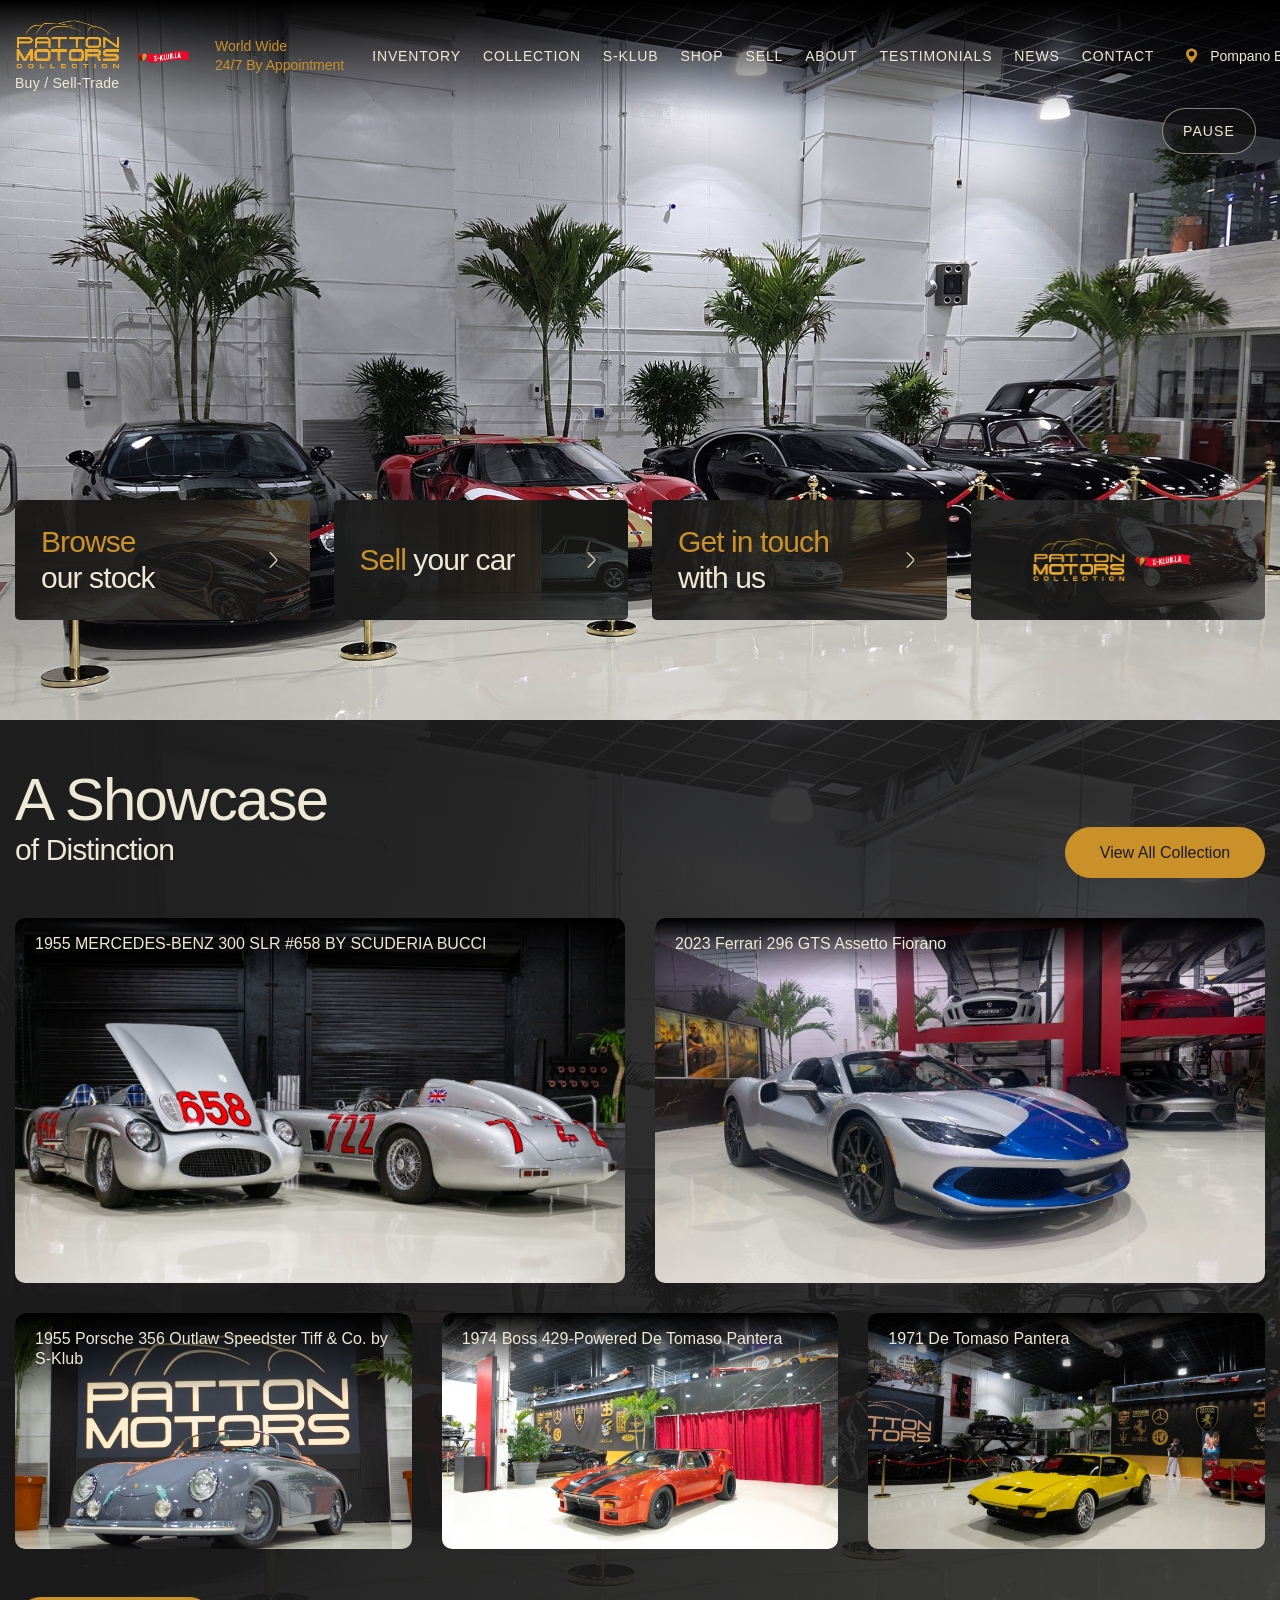
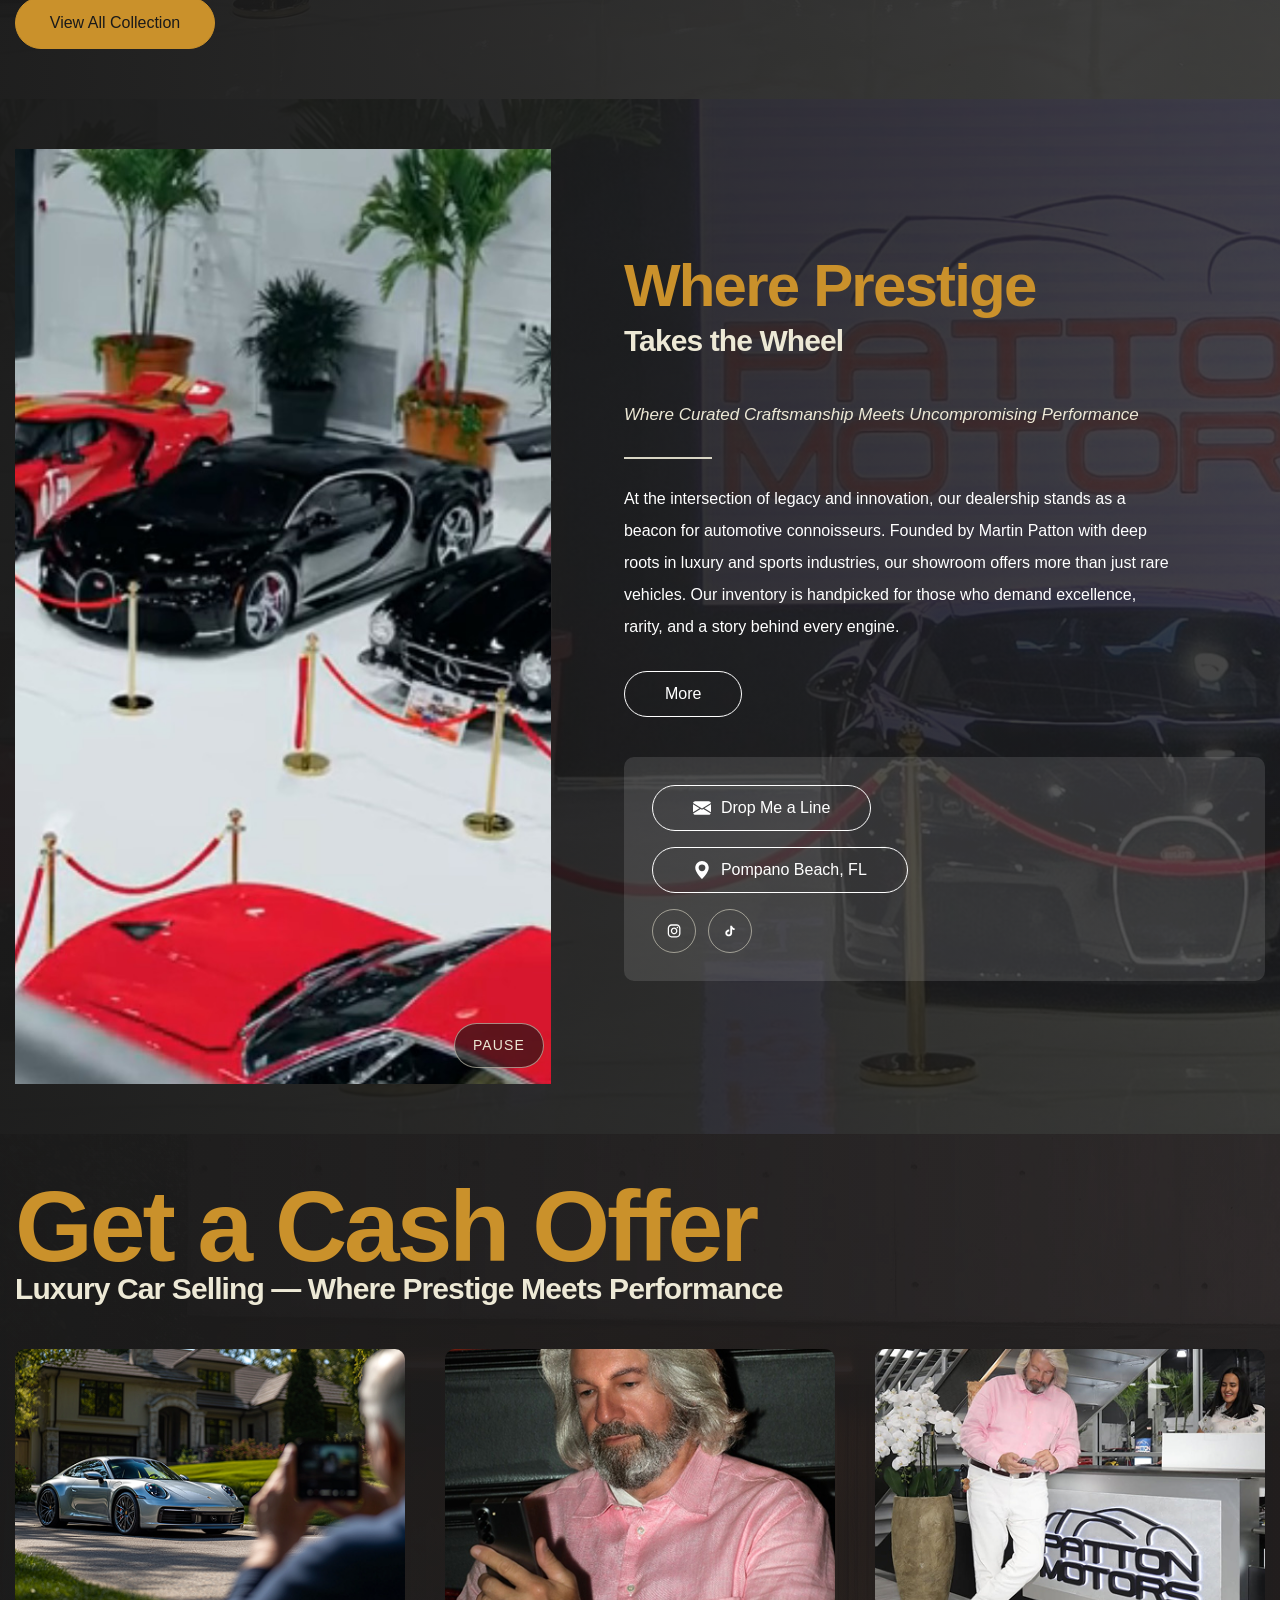
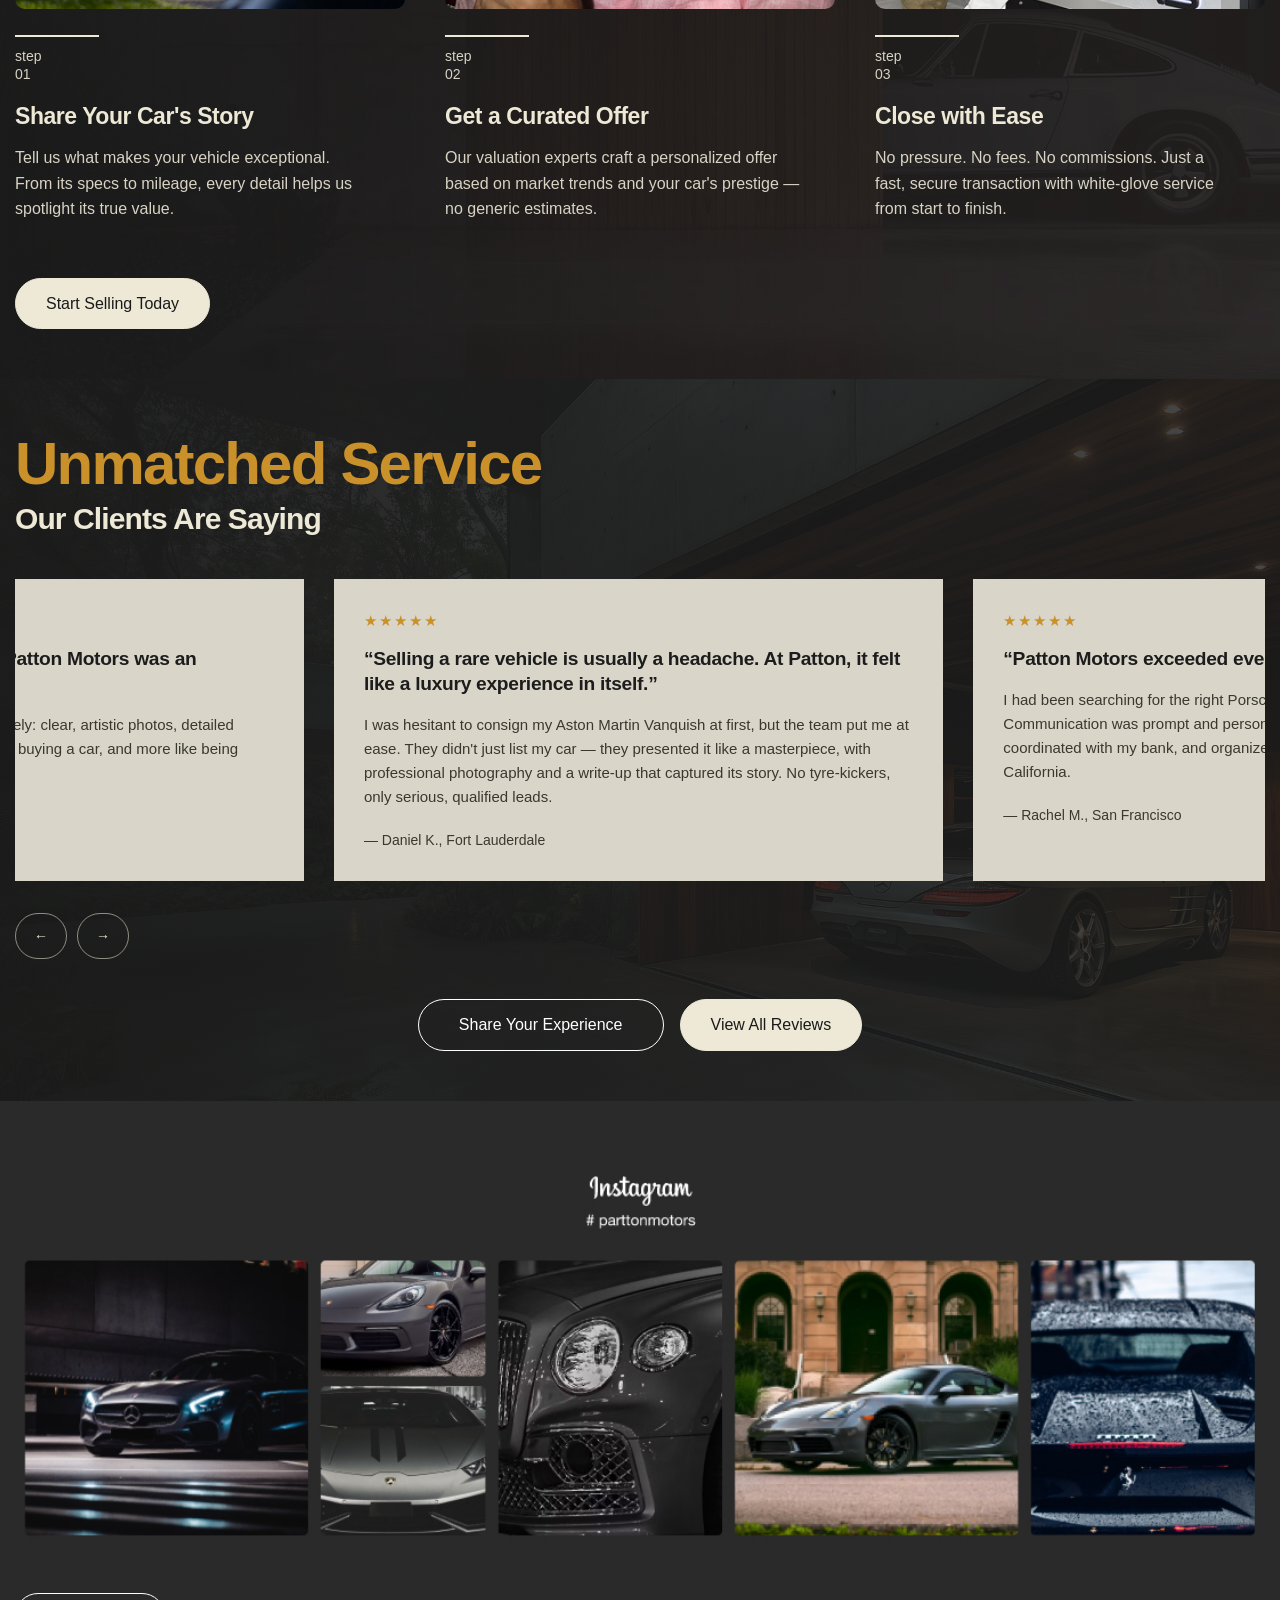
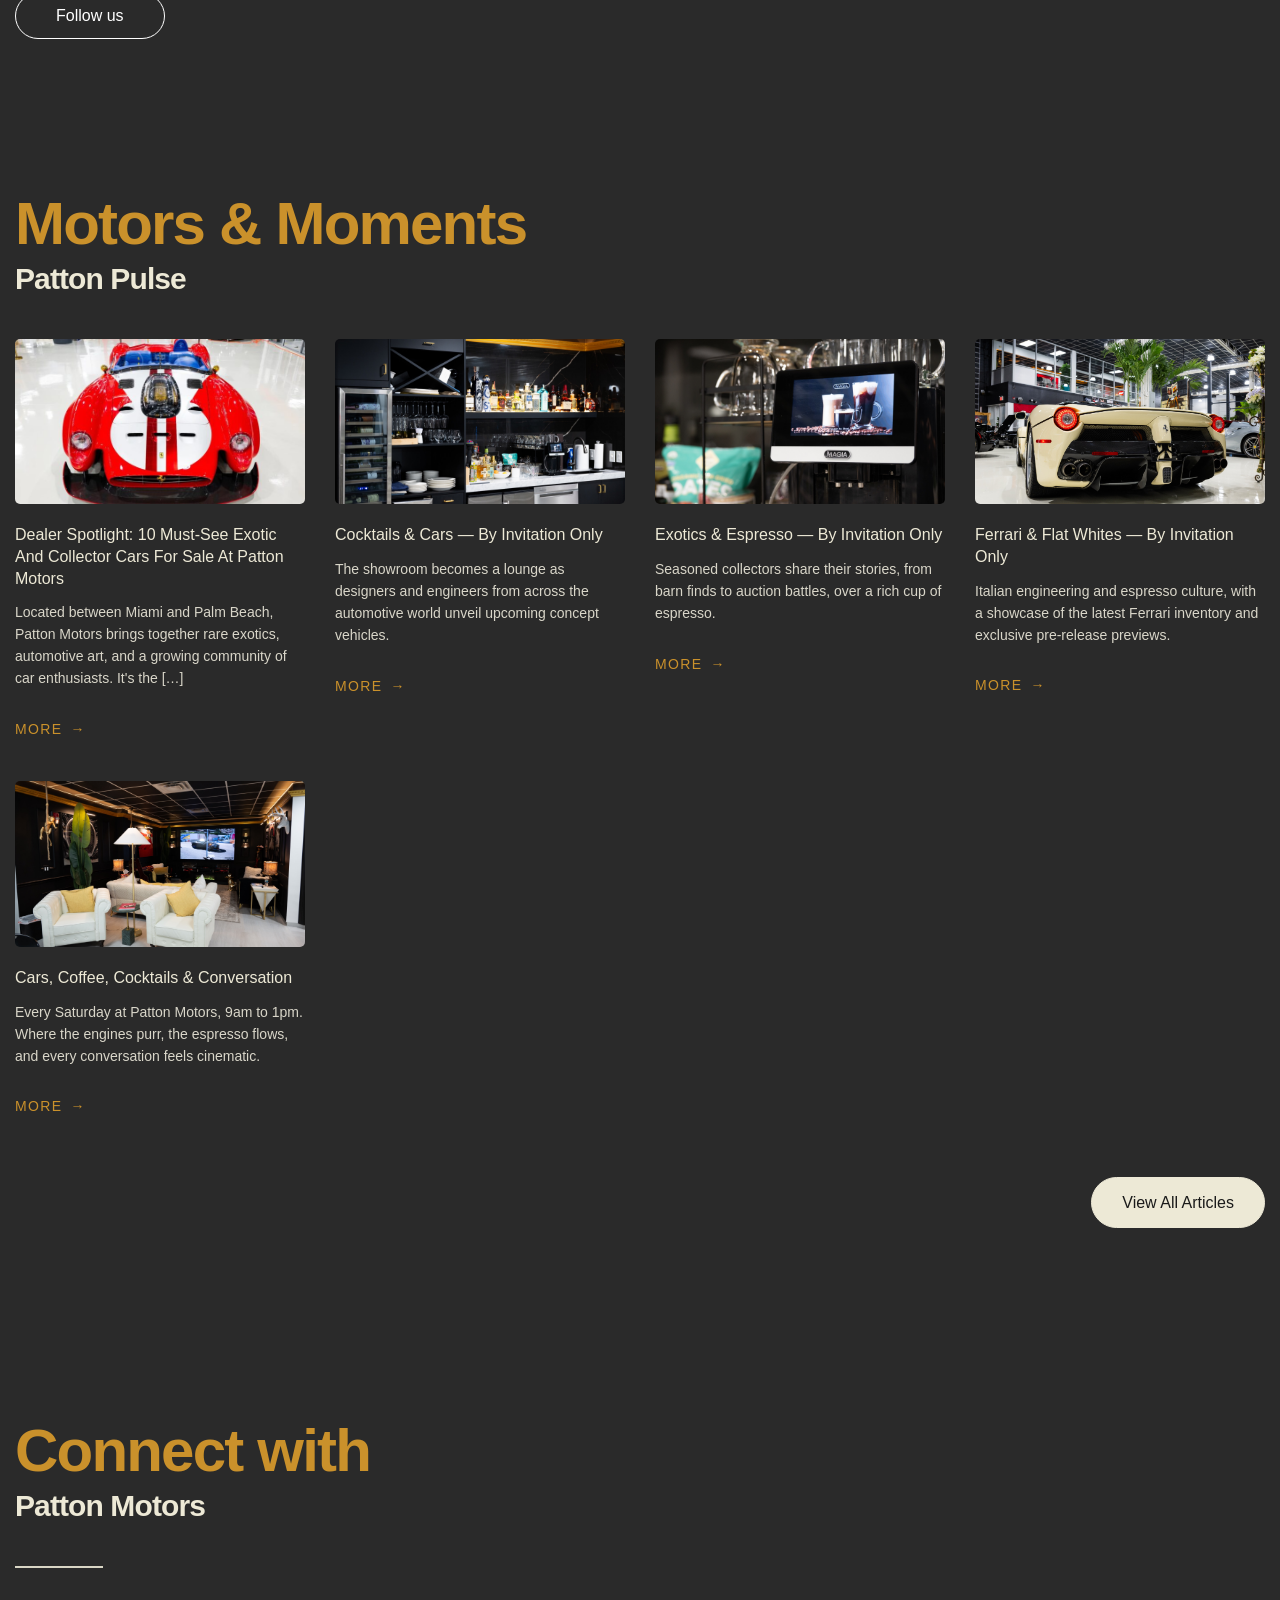
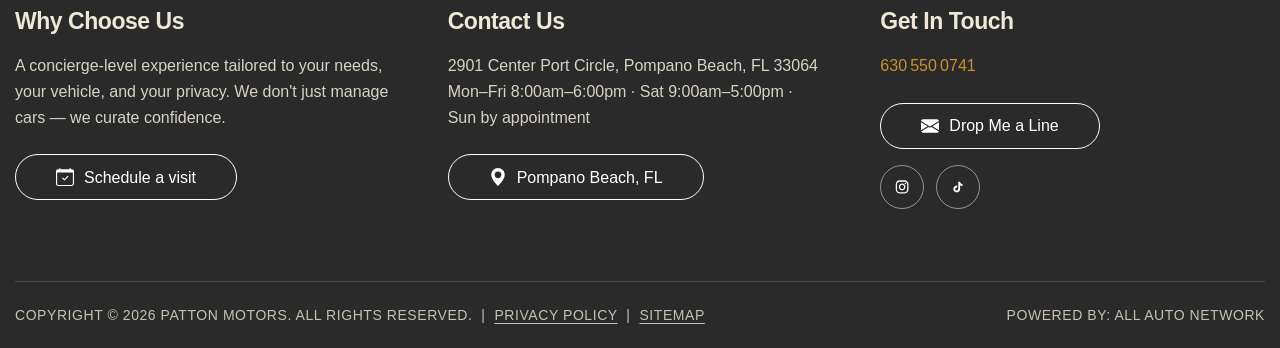
==== mockup/index.html @ 9b7e7514 "Patton Motors homepage: faithful reproduction + index2 duplicate Reproduction of pattonmotors.com on" ====
<!DOCTYPE html>
<html lang="en-US" class="no-js">
<head>
<meta charset="UTF-8">
<meta name="viewport" content="width=device-width, initial-scale=1, minimum-scale=1">
<meta http-equiv="X-UA-Compatible" content="IE=edge">
<title>Rare Exotics For Sale | Buy, Sell, &amp; Trade | Patton Motors</title>
<meta name="description" content="Rare exotic and collector cars in Pompano Beach, Florida. Buy, sell, trade and consign with Patton Motors.">

<!-- Base layer: the real compiled theme stylesheet (Bootstrap 4.0.0 + the whole
     aanWordpress theme, already kit-branded). Custom layer loads after it. -->
<link rel="stylesheet" href="assets/css/style.css">
<link rel="stylesheet" href="assets/css/owl.carousel.min.css">
<link rel="stylesheet" href="assets/css/owl.theme.default.min.css">
<link rel="stylesheet" href="css/patton.css">
</head>

<body class="home">

<!-- ============================================================== header ==
     Structural hook #header. [TIDY 2] one row, no two-line nav items, SHOP
     listed once instead of twice, and the two icon-only utilities carry
     visible labels so their destination is legible before commitment. -->
<header id="header" class="pm-header">
  <div class="pm-container">
    <div class="pm-header__bar">

      <div class="pm-brand">
        <a href="/" class="pm-brand__logo" aria-label="Patton Motors — home">
          <img src="assets/site/2LogoAUGUST2025.png" alt="Patton Motors Collection">
          <span class="pm-brand__tag">Buy / Sell&#8209;Trade</span>
        </a>
        <a href="/s-klub/" class="pm-brand__sklub" aria-label="S-Klub LA">
          <img src="assets/site/sklubb.png" alt="S-Klub LA">
        </a>
        <span class="pm-brand__ww">World Wide<br>24/7 By Appointment</span>
      </div>

      <nav aria-label="Primary">
        <ul class="pm-nav" id="pm-nav">
          <li><a href="/inventory/">Inventory</a></li>
          <li><a href="/our-collection/">Collection</a></li>
          <li><a href="/s-klub/">S&#8209;Klub</a></li>
          <li><a href="/shop/">Shop</a></li>
          <li><a href="/sell-your-car/">Sell</a></li>
          <li><a href="/about/">About</a></li>
          <li><a href="/testimonials/">Testimonials</a></li>
          <li><a href="/blog/">News</a></li>
          <li><a href="/contact-us/">Contact</a></li>
        </ul>
      </nav>

      <div class="pm-util">
        <a href="/directions/"><img src="assets/icons/location.svg" alt="">Pompano Beach</a>
        <a href="/contact-us/"><img src="assets/icons/mail.svg" alt="">Email</a>
      </div>

      <button type="button" class="pm-burger" id="pm-burger"
              aria-expanded="false" aria-controls="pm-nav">Menu</button>

    </div>
  </div>
</header>


<!-- ================================================================ hero ==
     Structural hook .banner-section — the live hero is a single-slide Owl
     carousel holding the welcome film. Kept as a film, with the transport
     given to the visitor. -->
<div class="banner-section pm-hero">
  <div class="slider">
    <div class="home-slider owl-carousel owl-theme">
      <div class="item">
        <video id="home-video" class="w-100 slide-image pm-hero__media"
               preload="metadata" playsinline loop muted
               poster="assets/site/homeInventory.jpg"
               aria-label="Inside the Patton Motors showroom, Pompano Beach">
          <source src="assets/site/welcomevid.mp4" type="video/mp4">
        </video>
      </div>
    </div>
  </div>
  <button type="button" class="pm-hero__transport" id="pm-hero-transport"
          data-label-play="Play" data-label-pause="Pause">Pause</button>

<!-- ========================================================= route cards ==
     .browse_stock — four routes floated over the film's lower edge.
     [TIDY 3] equal heights, balanced wraps, one scrim rule for all four. -->
<section class="browse_stock">
  <div class="pm-container">
    <div class="pm-routes">

      <a class="pm-route" href="/inventory/"
         style="background-image:url('assets/site/browse_bg_1.png')">
        <h2 class="pm-route__h"><span>Browse</span> our stock</h2>
        <img class="pm-route__go" src="assets/icons/sell_icon.svg" alt="" aria-hidden="true">
      </a>

      <a class="pm-route" href="/sell-your-car/"
         style="background-image:url('assets/site/browse_bg_2.png')">
        <h2 class="pm-route__h"><span>Sell</span> your car</h2>
        <img class="pm-route__go" src="assets/icons/sell_icon.svg" alt="" aria-hidden="true">
      </a>

      <a class="pm-route" href="/contact-us/"
         style="background-image:url('assets/site/browse_bg_3.png')">
        <h2 class="pm-route__h"><span>Get in touch</span> with us</h2>
        <img class="pm-route__go" src="assets/icons/sell_icon.svg" alt="" aria-hidden="true">
      </a>

      <a class="pm-route pm-route--logo" href="/s-klub/"
         style="background-image:url('assets/site/browse_bg_5.png')">
        <img class="pm-route__mark" src="assets/site/newbox.png"
             alt="Patton Motors Collection — S-Klub LA">
      </a>

    </div>
  </div>
</section>
</div>


<!-- =========================================================== inventory ==
     .homeInventory — "A Showcase of Distinction". Real vehicles, real
     photographs, pulled from the live /api/cars feed. -->
<section class="homeInventory pm-section pm-section--photo" id="collection">
  <span class="pm-bg" style="background-image:url('assets/site/homeInventory.jpg')"></span>
  <div class="pm-container">

    <div class="pm-h pm-h--split">
      <h2>
        <span class="pm-h__gold">A Showcase</span>
        <span class="pm-h__white">of Distinction</span>
      </h2>
      <a class="btn-1 pm-pill" href="/our-collection/">View All Collection</a>
    </div>

    <div class="pm-cards">

      <a class="pm-card" href="/used-vehicle-1955-mercedes-benz-300-slr-658-by-scuderia-bucci-c-41/">
        <img class="pm-card__img" src="assets/img/car-41.jpg" loading="lazy"
             alt="1955 Mercedes-Benz 300 SLR #658 by Scuderia Bucci at Patton Motors">
        <h3 class="pm-card__title">1955 MERCEDES-BENZ 300 SLR #658 BY SCUDERIA BUCCI</h3>
        <p class="pm-card__price">$475,000</p>
      </a>

      <a class="pm-card" href="/used-vehicle-2023-ferrari-296-gts-assetto-fiorano-c-48/">
        <img class="pm-card__img" src="assets/img/car-48.jpg" loading="lazy"
             alt="2023 Ferrari 296 GTS Assetto Fiorano at Patton Motors">
        <h3 class="pm-card__title">2023 Ferrari 296 GTS Assetto Fiorano</h3>
        <p class="pm-card__price">$475,000</p>
      </a>

      <a class="pm-card" href="/used-vehicle-1955-porsche-356-outlaw-speedster-tiff-co.-by-s-klub-c-7/">
        <img class="pm-card__img" src="assets/img/car-7.jpg" loading="lazy"
             alt="1955 Porsche 356 Outlaw Speedster Tiff &amp; Co. by S-Klub at Patton Motors">
        <h3 class="pm-card__title">1955 Porsche 356 Outlaw Speedster Tiff &amp; Co. by S&#8209;Klub</h3>
        <p class="pm-card__price">$349,995</p>
      </a>

      <a class="pm-card" href="/used-vehicle-1974-boss-429-powered-detomaso-pantera-c-76/">
        <img class="pm-card__img" src="assets/img/car-76.jpg" loading="lazy"
             alt="1974 Boss 429-powered De Tomaso Pantera at Patton Motors">
        <h3 class="pm-card__title">1974 Boss 429&#8209;Powered De&nbsp;Tomaso Pantera</h3>
        <p class="pm-card__price">$299,999</p>
      </a>

      <a class="pm-card" href="/used-vehicle-1971-detomaso-pantera-c-72/">
        <img class="pm-card__img" src="assets/img/car-72.jpg" loading="lazy"
             alt="1971 De Tomaso Pantera at Patton Motors">
        <h3 class="pm-card__title">1971 De&nbsp;Tomaso Pantera</h3>
        <p class="pm-card__price">$265,000</p>
      </a>

    </div>

    <div class="pm-inventory__foot">
      <a class="btn-1 pm-pill" href="/our-collection/">View All Collection</a>
    </div>

  </div>
</section>


<!-- ====================================================== where prestige == -->
<section class="where_prestige pm-section pm-section--photo" id="about">
  <span class="pm-bg pm-bg--right" style="background-image:url('assets/site/where_prestige_img.jpg')"></span>
  <div class="pm-container">
    <div class="pm-prestige__grid">

      <figure class="pm-prestige__media">
        <video class="pm-prestige__video" id="pm-prestige-video"
               poster="assets/site/where_prestige_still.jpg"
               muted playsinline loop preload="metadata"
               aria-label="Inside the Patton Motors showroom, Pompano Beach">
          <source src="assets/site/where_prestige.mp4" type="video/mp4">
        </video>
        <button type="button" class="pm-media__transport" id="pm-prestige-transport"
                data-label-play="Play" data-label-pause="Pause">Pause</button>
      </figure>

      <div class="pm-prestige__body">
        <h2 class="pm-h">
          <span class="pm-h__gold">Where Prestige</span>
          <span class="pm-h__white">Takes the Wheel</span>
        </h2>

        <p class="pm-italic">Where Curated Craftsmanship Meets Uncompromising
          Performance</p>
        <hr class="pm-rule">

        <p class="pm-lead">At the intersection of legacy and innovation, our
          dealership stands as a beacon for automotive connoisseurs. Founded by
          Martin Patton with deep roots in luxury and sports industries, our
          showroom offers more than just rare vehicles. Our inventory is
          handpicked for those who demand excellence, rarity, and a story behind
          every engine.</p>

        <a class="btn-3 pm-pill" href="/about/">More</a>

        <div class="pm-panel">
          <a class="btn-3 pm-pill" href="/contact-us/">
            <img src="assets/icons/drop_line.svg" alt="">Drop Me a Line</a>
          <a class="btn-3 pm-pill" href="/directions/">
            <img src="assets/icons/Pompano.svg" alt="">Pompano Beach, FL</a>
          <div class="pm-social">
            <a href="https://www.instagram.com/" aria-label="Patton Motors on Instagram">
              <img src="assets/icons/insta.svg" alt=""></a>
            <a href="https://www.tiktok.com/" aria-label="Patton Motors on TikTok">
              <img src="assets/icons/tiktok.svg" alt=""></a>
          </div>
        </div>
      </div>

    </div>
  </div>
</section>


<!-- ========================================================== cash offer == -->
<section class="cash_offer pm-section pm-section--photo" id="sell">
  <span class="pm-bg" style="background-image:url('assets/site/ivaylo_aan.jpg')"></span>
  <div class="pm-container">

    <h2 class="pm-h">
      <span class="pm-h__gold">Get a Cash Offer</span>
      <span class="pm-h__white">Luxury Car Selling &mdash; Where Prestige Meets Performance</span>
    </h2>

    <ol class="pm-steps">
      <li class="pm-step">
        <img class="pm-step__img" src="assets/site/image-1.png" loading="lazy"
             alt="A collector photographing a Porsche 911 to begin a valuation">
        <span class="pm-step__no">step<br>01</span>
        <h3 class="pm-step__h">Share Your Car's Story</h3>
        <p>Tell us what makes your vehicle exceptional. From its specs to
          mileage, every detail helps us spotlight its true value.</p>
      </li>
      <li class="pm-step">
        <img class="pm-step__img" src="assets/site/step2.png" loading="lazy"
             alt="A Patton Motors specialist preparing a valuation">
        <span class="pm-step__no">step<br>02</span>
        <h3 class="pm-step__h">Get a Curated Offer</h3>
        <p>Our valuation experts craft a personalized offer based on market
          trends and your car's prestige &mdash; no generic estimates.</p>
      </li>
      <li class="pm-step">
        <img class="pm-step__img" src="assets/site/step3.png" loading="lazy"
             alt="Closing a sale at the Patton Motors reception desk">
        <span class="pm-step__no">step<br>03</span>
        <h3 class="pm-step__h">Close with Ease</h3>
        <p>No pressure. No fees. No commissions. Just a fast, secure transaction
          with white-glove service from start to finish.</p>
      </li>
    </ol>

    <div class="pm-cash__foot">
      <a class="btn-2 pm-pill" href="/sell-your-car/">Start Selling Today</a>
    </div>

  </div>
</section>


<!-- ======================================================== testimonials == -->
<section class="unmatched_service pm-section pm-section--photo" id="testimonials">
  <span class="pm-bg pm-bg--08" style="background-image:url('assets/site/unmatched_service.jpg')"></span>
  <div class="pm-container">

    <h2 class="pm-h">
      <span class="pm-h__gold">Unmatched Service</span>
      <span class="pm-h__white">Our Clients Are Saying</span>
    </h2>

    <div class="pm-quotes testimonials-slider owl-carousel owl-theme">

      <blockquote class="pm-quote">
        <div class="pm-quote__stars" aria-label="Rated 5 out of 5">&#9733;&#9733;&#9733;&#9733;&#9733;</div>
        <p class="pm-quote__q">&ldquo;Selling a rare vehicle is usually a headache.
          At Patton, it felt like a luxury experience in itself.&rdquo;</p>
        <p class="pm-quote__b">I was hesitant to consign my Aston Martin Vanquish
          at first, but the team put me at ease. They didn't just list my car
          &mdash; they presented it like a masterpiece, with professional
          photography and a write-up that captured its story. No tyre-kickers,
          only serious, qualified leads.</p>
        <footer class="pm-quote__by">&mdash; Daniel K., Fort Lauderdale</footer>
      </blockquote>

      <blockquote class="pm-quote">
        <div class="pm-quote__stars" aria-label="Rated 5 out of 5">&#9733;&#9733;&#9733;&#9733;&#9733;</div>
        <p class="pm-quote__q">&ldquo;Patton Motors exceeded every expectation
          I had.&rdquo;</p>
        <p class="pm-quote__b">I had been searching for the right Porsche
          Speedster for nearly a year. Communication was prompt and personal.
          They arranged a virtual walkaround, coordinated with my bank, and
          organized enclosed transport to my home in California.</p>
        <footer class="pm-quote__by">&mdash; Rachel M., San Francisco</footer>
      </blockquote>

      <blockquote class="pm-quote">
        <div class="pm-quote__stars" aria-label="Rated 5 out of 5">&#9733;&#9733;&#9733;&#9733;&#9733;</div>
        <p class="pm-quote__q">&ldquo;Buying my dream car through Patton Motors
          was an experience I'll never forget.&rdquo;</p>
        <p class="pm-quote__b">The quality of the listing stood out immediately:
          clear, artistic photos, detailed specs, and even a video tour. It felt
          less like buying a car, and more like being handed the keys to a dream.</p>
        <footer class="pm-quote__by">&mdash; Jonathan M., Palm Beach</footer>
      </blockquote>

    </div>

    <div class="pm-voices__foot">
      <a class="btn-3 pm-pill" href="/testimonials/">Share Your Experience</a>
      <a class="btn-2 pm-pill" href="/testimonials/">View All Reviews</a>
    </div>
  </div>
</section>


<!-- =========================================================== instagram == -->
<section class="Instagram_section pm-insta">
  <div class="pm-container">
    <img class="pm-insta__img" src="assets/site/insta-section-1.jpg" loading="lazy"
         alt="Patton Motors on Instagram — cars, coffee and the showroom floor">
    <div class="pm-insta__foot">
      <a class="btn-3 pm-pill"
         href="https://www.instagram.com/pattonmotors">Follow us</a>
    </div>
  </div>
</section>


<!-- ============================================================= moments ==
     [TIDY] the live grid runs five equal cards in a four-column row, which
     leaves one card alone against three empty columns. The feature article
     becomes a lead, the four events fill one row, and nothing is dropped. -->
<section class="motors_moments pm-section" id="news">
  <div class="pm-container">

    <h2 class="pm-h">
      <span class="pm-h__gold">Motors &amp; Moments</span>
      <span class="pm-h__white">Patton Pulse</span>
    </h2>

    <div class="pm-posts">

      <article class="pm-post">
        <img src="assets/site/download-2025-08-07T155034.812-750x375-1.jpeg" loading="lazy"
             alt="A red Ferrari competition car on the Patton Motors showroom floor">
        <h3 class="pm-post__h">Dealer Spotlight: 10 Must-See Exotic And Collector
          Cars For Sale At Patton Motors</h3>
        <p>Located between Miami and Palm Beach, Patton Motors brings together
          rare exotics, automotive art, and a growing community of car
          enthusiasts. It's the [&hellip;]</p>
        <a class="pm-more" href="/dealer-spotlight-10-must-see-exotic-and-collector-cars-for-sale-at-patton-motors/">More
          <span aria-hidden="true">&rarr;</span></a>
      </article>

      <article class="pm-post">
        <img src="assets/site/DSC_2147.jpg" loading="lazy"
             alt="The bar at the Patton Motors showroom set up for an evening event">
        <h3 class="pm-post__h">Cocktails &amp; Cars &mdash; By Invitation Only</h3>
        <p>The showroom becomes a lounge as designers and engineers from across
          the automotive world unveil upcoming concept vehicles.</p>
        <a class="pm-more" href="/blog/">More <span aria-hidden="true">&rarr;</span></a>
      </article>

      <article class="pm-post">
        <img src="assets/site/DSC_2124.jpg" loading="lazy"
             alt="An espresso machine at the Patton Motors showroom">
        <h3 class="pm-post__h">Exotics &amp; Espresso &mdash; By Invitation Only</h3>
        <p>Seasoned collectors share their stories, from barn finds to auction
          battles, over a rich cup of espresso.</p>
        <a class="pm-more" href="/blog/">More <span aria-hidden="true">&rarr;</span></a>
      </article>

      <article class="pm-post">
        <img src="assets/site/Used-2015-Ferrari-LaFerrari-1750433272.jpg" loading="lazy"
             alt="A Ferrari on the showroom floor at Patton Motors">
        <h3 class="pm-post__h">Ferrari &amp; Flat Whites &mdash; By Invitation Only</h3>
        <p>Italian engineering and espresso culture, with a showcase of the
          latest Ferrari inventory and exclusive pre-release previews.</p>
        <a class="pm-more" href="/blog/">More <span aria-hidden="true">&rarr;</span></a>
      </article>

      <article class="pm-post">
        <img src="assets/site/DSC_2140.jpg" loading="lazy"
             alt="The lounge at the Patton Motors showroom">
        <h3 class="pm-post__h">Cars, Coffee, Cocktails &amp; Conversation</h3>
        <p>Every Saturday at Patton Motors, 9am to 1pm. Where the engines purr,
          the espresso flows, and every conversation feels cinematic.</p>
        <a class="pm-more" href="/blog/">More <span aria-hidden="true">&rarr;</span></a>
      </article>

    </div>

    <div class="pm-moments__foot">
      <a class="btn-2 pm-pill" href="/blog/">View All Articles</a>
    </div>

  </div>
</section>


<!-- ============================================================== footer == -->
<footer id="footer" class="pm-footer">
  <div class="pm-container">

    <h2 class="pm-h">
      <span class="pm-h__gold">Connect with</span>
      <span class="pm-h__white">Patton Motors</span>
    </h2>
    <hr class="pm-rule">

    <div class="pm-footer__cols">

      <div>
        <h3 class="pm-footer__h">Why Choose Us</h3>
        <p>A concierge-level experience tailored to your needs, your vehicle,
          and your privacy. We don't just manage cars &mdash; we curate
          confidence.</p>
        <a class="btn-3 pm-pill" href="/contact-us/">
          <img src="assets/icons/calendar-check.svg" alt="">Schedule a visit</a>
      </div>

      <div>
        <h3 class="pm-footer__h">Contact Us</h3>
        <p>2901 Center Port Circle, Pompano Beach, FL 33064<br>
          Mon&ndash;Fri 8:00am&ndash;6:00pm &middot; Sat 9:00am&ndash;5:00pm
          &middot; Sun by appointment</p>
        <a class="btn-3 pm-pill" href="/directions/">
          <img src="assets/icons/Pompano.svg" alt="">Pompano Beach, FL</a>
      </div>

      <div>
        <h3 class="pm-footer__h">Get In Touch</h3>
        <p><a href="tel:+16305500741" style="color:#CA912B">630&#8201;550&#8201;0741</a></p>
        <a class="btn-3 pm-pill" href="/contact-us/">
          <img src="assets/icons/drop_line.svg" alt="">Drop Me a Line</a>
        <div class="pm-social" style="margin-top:16px">
          <a href="https://www.instagram.com/" aria-label="Patton Motors on Instagram">
            <img src="assets/icons/insta.svg" alt=""></a>
          <a href="https://www.tiktok.com/" aria-label="Patton Motors on TikTok">
            <img src="assets/icons/tiktok.svg" alt=""></a>
        </div>
      </div>

    </div>

    <div class="pm-footer__legal">
      <span>Copyright &copy; 2026 Patton Motors. All rights reserved. &nbsp;|&nbsp;
        <a href="/privacy-policy/">Privacy Policy</a> &nbsp;|&nbsp;
        <a href="/sitemap/">Sitemap</a></span>
      <span>Powered by: All Auto Network</span>
    </div>

  </div>
</footer>


<!-- Base libraries, in the theme's own order. No CDN — everything self-hosted. -->
<script src="assets/js/jquery.min.js"></script>
<script src="assets/js/popper.min.js"></script>
<script src="assets/js/bootstrap.min.js"></script>
<script src="assets/js/owl.carousel.min.js"></script>

<script>
/* WordPress runs jQuery in noConflict mode, so custom code is wrapped rather
   than relying on a bare global $. jQuery 3.7.1, no Migrate — nothing
   removed-in-3.x is used here. */
jQuery(function ($) {

  var reduce = window.matchMedia &&
               window.matchMedia('(prefers-reduced-motion: reduce)').matches;

  /* ---- hero film: the visitor keeps the transport --------------------- */
  var video = $('#home-video').get(0);
  var $btn  = $('#pm-hero-transport');

  if (video) {
    var setLabel = function (playing) {
      $btn.text(playing ? $btn.data('label-pause') : $btn.data('label-play'));
      $btn.attr('aria-label', playing ? 'Pause the showroom film'
                                      : 'Play the showroom film');
    };

    /* Reduced motion gets the designed static path: the poster frame holds
       and the transport offers the film rather than starting it. */
    if (reduce) {
      setLabel(false);
    } else {
      var starting = video.play();
      if (starting && typeof starting.catch === 'function') {
        starting.catch(function () { setLabel(false); });
      }
      setLabel(true);
    }

    $btn.on('click', function () {
      if (video.paused) { video.play(); setLabel(true); }
      else              { video.pause(); setLabel(false); }
    });
  }

  /* ---- the Where Prestige background film ----------------------------- */
  var pv    = $('#pm-prestige-video').get(0);
  var $pvBtn = $('#pm-prestige-transport');

  if (pv) {
    var setPv = function (playing) {
      $pvBtn.text(playing ? 'Pause' : 'Play');
      $pvBtn.attr('aria-label', playing ? $pvBtn.data('label-pause')
                                        : $pvBtn.data('label-play'));
    };

    /* It sits behind a paragraph, so it never starts itself under reduced
       motion and the visitor can stop it at any time. */
    if (reduce) {
      setPv(false);
    } else {
      pv.play().then(function () { setPv(true); })
               .catch(function () { setPv(false); });
    }

    $pvBtn.on('click', function () {
      if (pv.paused) { pv.play(); setPv(true); }
      else           { pv.pause(); setPv(false); }
    });
  }

  /* ---- carousels: Owl Carousel 2.3.4, the theme's only slider ---------- */
  $('.home-slider').owlCarousel({
    items: 1, loop: false, nav: false, dots: false, autoplay: false,
    mouseDrag: false, touchDrag: false
  });

  $('.testimonials-slider').owlCarousel({
    items: 2, margin: 30, loop: true, center: true, nav: true, dots: false,
    autoplay: false, navText: ['<span>&larr;</span>', '<span>&rarr;</span>'],
    responsive: { 0: { items: 1 }, 768: { items: 2 } }
  });

  /* ---- mobile navigation ---------------------------------------------- */
  $('#pm-burger').on('click', function () {
    var open = $(this).attr('aria-expanded') === 'true';
    $(this).attr('aria-expanded', String(!open));
    $('#pm-nav').toggleClass('is-open', !open);
  });

});
</script>

</body>
</html>
---- mockup/assets/css/style.css ----
﻿html,body,div,span,applet,object,iframe,h1,h2,h3,h4,h5,h6,p,blockquote,pre,a,abbr,acronym,address,big,cite,code,del,dfn,em,img,ins,kbd,q,s,samp,small,strike,strong,sub,sup,tt,var,b,u,i,center,dl,dt,dd,ol,ul,li,fieldset,form,label,legend,table,caption,tbody,tfoot,thead,tr,th,td,article,aside,canvas,details,embed,figure,figcaption,footer,header,hgroup,menu,nav,output,ruby,section,summary,time,mark,audio,video{margin:0;padding:0;border:0;font-size:100%;font:inherit;vertical-align:baseline}article,aside,details,figcaption,figure,footer,header,hgroup,menu,nav,section{display:block}body{line-height:1}ol,ul{list-style:none}blockquote,q{quotes:none}blockquote:before,blockquote:after{content:"";content:none}q:before,q:after{content:"";content:none}table{border-collapse:collapse;border-spacing:0}/*!
 * Bootstrap v4.0.0 (https://getbootstrap.com)
 * Copyright 2011-2018 The Bootstrap Authors
 * Copyright 2011-2018 Twitter, Inc.
 * Licensed under MIT (https://github.com/twbs/bootstrap/blob/master/LICENSE)
 */:root{--blue: #007bff;--indigo: #6610f2;--purple: #6f42c1;--pink: #e83e8c;--red: #dc3545;--orange: #fd7e14;--yellow: #ffc107;--green: #28a745;--teal: #20c997;--cyan: #17a2b8;--white: #fff;--gray: #6c757d;--gray-dark: #343a40;--primary: #0C376A;--secondary: #111418;--success: #1E8E3E;--info: #17a2b8;--warning: #B8860B;--danger: #C8102E;--light: #f8f9fa;--dark: #343a40;--breakpoint-xs: 0;--breakpoint-sm: 576px;--breakpoint-md: 768px;--breakpoint-lg: 992px;--breakpoint-xl: 1200px;--font-family-sans-serif: -apple-system, BlinkMacSystemFont, "Segoe UI", Roboto, "Helvetica Neue", Arial, sans-serif, "Apple Color Emoji", "Segoe UI Emoji", "Segoe UI Symbol";--font-family-monospace: SFMono-Regular, Menlo, Monaco, Consolas, "Liberation Mono", "Courier New", monospace}*,*::before,*::after{box-sizing:border-box}html{font-family:sans-serif;line-height:1.15;-webkit-text-size-adjust:100%;-ms-text-size-adjust:100%;-ms-overflow-style:scrollbar;-webkit-tap-highlight-color:rgba(0,0,0,0)}@-ms-viewport{width:device-width}article,aside,dialog,figcaption,figure,footer,header,hgroup,main,nav,section{display:block}body{margin:0;font-family:"Inter","Arial",sans-serif;font-size:1rem;font-weight:400;line-height:1.6;color:#1c1c1c;text-align:left;background-color:#fff}[tabindex="-1"]:focus{outline:0 !important}hr{box-sizing:content-box;height:0;overflow:visible}h1,h2,h3,h4,h5,h6{margin-top:0;margin-bottom:.5rem}p{margin-top:0;margin-bottom:1rem}abbr[title],abbr[data-original-title]{text-decoration:underline;text-decoration:underline dotted;cursor:help;border-bottom:0}address{margin-bottom:1rem;font-style:normal;line-height:inherit}ol,ul,dl{margin-top:0;margin-bottom:1rem}ol ol,ul ul,ol ul,ul ol{margin-bottom:0}dt{font-weight:700}dd{margin-bottom:.5rem;margin-left:0}blockquote{margin:0 0 1rem}dfn{font-style:italic}b,strong{font-weight:bolder}small{font-size:80%}sub,sup{position:relative;font-size:75%;line-height:0;vertical-align:baseline}sub{bottom:-0.25em}sup{top:-0.5em}a{color:#0c376a;text-decoration:none;background-color:rgba(0,0,0,0);-webkit-text-decoration-skip:objects}a:hover{color:#082a52;text-decoration:underline}a:not([href]):not([tabindex]){color:inherit;text-decoration:none}a:not([href]):not([tabindex]):hover,a:not([href]):not([tabindex]):focus{color:inherit;text-decoration:none}a:not([href]):not([tabindex]):focus{outline:0}pre,code,kbd,samp{font-family:monospace,monospace;font-size:1em}pre{margin-top:0;margin-bottom:1rem;overflow:auto;-ms-overflow-style:scrollbar}figure{margin:0 0 1rem}img{vertical-align:middle;border-style:none}svg:not(:root){overflow:hidden}table{border-collapse:collapse}caption{padding-top:.75rem;padding-bottom:.75rem;color:#6c757d;text-align:left;caption-side:bottom}th{text-align:inherit}label{display:inline-block;margin-bottom:.5rem}button{border-radius:0}button:focus{outline:1px dotted;outline:5px auto -webkit-focus-ring-color}input,button,select,optgroup,textarea{margin:0;font-family:inherit;font-size:inherit;line-height:inherit}button,input{overflow:visible}button,select{text-transform:none}button,html [type=button],[type=reset],[type=submit]{-webkit-appearance:button}button::-moz-focus-inner,[type=button]::-moz-focus-inner,[type=reset]::-moz-focus-inner,[type=submit]::-moz-focus-inner{padding:0;border-style:none}input[type=radio],input[type=checkbox]{box-sizing:border-box;padding:0}input[type=date],input[type=time],input[type=datetime-local],input[type=month]{-webkit-appearance:listbox}textarea{overflow:auto;resize:vertical}fieldset{min-width:0;padding:0;margin:0;border:0}legend{display:block;width:100%;max-width:100%;padding:0;margin-bottom:.5rem;font-size:1.5rem;line-height:inherit;color:inherit;white-space:normal}progress{vertical-align:baseline}[type=number]::-webkit-inner-spin-button,[type=number]::-webkit-outer-spin-button{height:auto}[type=search]{outline-offset:-2px;-webkit-appearance:none}[type=search]::-webkit-search-cancel-button,[type=search]::-webkit-search-decoration{-webkit-appearance:none}::-webkit-file-upload-button{font:inherit;-webkit-appearance:button}output{display:inline-block}summary{display:list-item;cursor:pointer}template{display:none}[hidden]{display:none !important}h1,h2,h3,h4,h5,h6,.h1,.h2,.h3,.h4,.h5,.h6{margin-bottom:.5rem;font-family:"Plus Jakarta Sans","Arial",sans-serif;font-weight:700;line-height:1.15;color:inherit}h1,.h1{font-size:2.5rem}h2,.h2{font-size:2rem}h3,.h3{font-size:1.75rem}h4,.h4{font-size:1.5rem}h5,.h5{font-size:1.25rem}h6,.h6{font-size:1rem}.lead{font-size:1.25rem;font-weight:300}.display-1{font-size:6rem;font-weight:300;line-height:1.15}.display-2{font-size:5.5rem;font-weight:300;line-height:1.15}.display-3{font-size:4.5rem;font-weight:300;line-height:1.15}.display-4{font-size:3.5rem;font-weight:300;line-height:1.15}hr{margin-top:1rem;margin-bottom:1rem;border:0;border-top:1px solid rgba(0,0,0,.1)}small,.small{font-size:80%;font-weight:400}mark,.mark{padding:.2em;background-color:#fcf8e3}.list-unstyled{padding-left:0;list-style:none}.list-inline{padding-left:0;list-style:none}.list-inline-item{display:inline-block}.list-inline-item:not(:last-child){margin-right:.5rem}.initialism{font-size:90%;text-transform:uppercase}.blockquote{margin-bottom:1rem;font-size:1.25rem}.blockquote-footer{display:block;font-size:80%;color:#6c757d}.blockquote-footer::before{content:"— "}.img-fluid{max-width:100%;height:auto}.img-thumbnail{padding:.25rem;background-color:#fff;border:1px solid #dee2e6;border-radius:8px;max-width:100%;height:auto}.figure{display:inline-block}.figure-img{margin-bottom:.5rem;line-height:1}.figure-caption{font-size:90%;color:#6c757d}code,kbd,pre,samp{font-family:SFMono-Regular,Menlo,Monaco,Consolas,"Liberation Mono","Courier New",monospace}code{font-size:87.5%;color:#e83e8c;word-break:break-word}a>code{color:inherit}kbd{padding:.2rem .4rem;font-size:87.5%;color:#fff;background-color:#212529;border-radius:4px}kbd kbd{padding:0;font-size:100%;font-weight:700}pre{display:block;font-size:87.5%;color:#212529}pre code{font-size:inherit;color:inherit;word-break:normal}.pre-scrollable{max-height:340px;overflow-y:scroll}.container{width:100%;padding-right:15px;padding-left:15px;margin-right:auto;margin-left:auto}@media(min-width: 576px){.container{max-width:540px}}@media(min-width: 768px){.container{max-width:720px}}@media(min-width: 992px){.container{max-width:960px}}@media(min-width: 1200px){.container{max-width:1140px}}.container-fluid{width:100%;padding-right:15px;padding-left:15px;margin-right:auto;margin-left:auto}.row{display:flex;flex-wrap:wrap;margin-right:-15px;margin-left:-15px}.no-gutters{margin-right:0;margin-left:0}.no-gutters>.col,.no-gutters>[class*=col-]{padding-right:0;padding-left:0}.col-xl,.col-xl-auto,.col-xl-12,.col-xl-11,.col-xl-10,.col-xl-9,.col-xl-8,.col-xl-7,.col-xl-6,.col-xl-5,.col-xl-4,.col-xl-3,.col-xl-2,.col-xl-1,.col-lg,.col-lg-auto,.col-lg-12,.col-lg-11,.col-lg-10,.col-lg-9,.col-lg-8,.col-lg-7,.col-lg-6,.col-lg-5,.col-lg-4,.col-lg-3,.col-lg-2,.col-lg-1,.col-md,.col-md-auto,.col-md-12,.col-md-11,.col-md-10,.col-md-9,.col-md-8,.col-md-7,.col-md-6,.col-md-5,.col-md-4,.col-md-3,.col-md-2,.col-md-1,.col-sm,.col-sm-auto,.col-sm-12,.col-sm-11,.col-sm-10,.col-sm-9,.col-sm-8,.col-sm-7,.col-sm-6,.col-sm-5,.col-sm-4,.col-sm-3,.col-sm-2,.col-sm-1,.col,.col-auto,.col-12,.col-11,.col-10,.col-9,.col-8,.col-7,.col-6,.col-5,.col-4,.col-3,.col-2,.col-1{position:relative;width:100%;min-height:1px;padding-right:15px;padding-left:15px}.col{flex-basis:0;flex-grow:1;max-width:100%}.col-auto{flex:0 0 auto;width:auto;max-width:none}.col-1{flex:0 0 8.3333333333%;max-width:8.3333333333%}.col-2{flex:0 0 16.6666666667%;max-width:16.6666666667%}.col-3{flex:0 0 25%;max-width:25%}.col-4{flex:0 0 33.3333333333%;max-width:33.3333333333%}.col-5{flex:0 0 41.6666666667%;max-width:41.6666666667%}.col-6{flex:0 0 50%;max-width:50%}.col-7{flex:0 0 58.3333333333%;max-width:58.3333333333%}.col-8{flex:0 0 66.6666666667%;max-width:66.6666666667%}.col-9{flex:0 0 75%;max-width:75%}.col-10{flex:0 0 83.3333333333%;max-width:83.3333333333%}.col-11{flex:0 0 91.6666666667%;max-width:91.6666666667%}.col-12{flex:0 0 100%;max-width:100%}.order-first{order:-1}.order-last{order:13}.order-0{order:0}.order-1{order:1}.order-2{order:2}.order-3{order:3}.order-4{order:4}.order-5{order:5}.order-6{order:6}.order-7{order:7}.order-8{order:8}.order-9{order:9}.order-10{order:10}.order-11{order:11}.order-12{order:12}.offset-1{margin-left:8.3333333333%}.offset-2{margin-left:16.6666666667%}.offset-3{margin-left:25%}.offset-4{margin-left:33.3333333333%}.offset-5{margin-left:41.6666666667%}.offset-6{margin-left:50%}.offset-7{margin-left:58.3333333333%}.offset-8{margin-left:66.6666666667%}.offset-9{margin-left:75%}.offset-10{margin-left:83.3333333333%}.offset-11{margin-left:91.6666666667%}@media(min-width: 576px){.col-sm{flex-basis:0;flex-grow:1;max-width:100%}.col-sm-auto{flex:0 0 auto;width:auto;max-width:none}.col-sm-1{flex:0 0 8.3333333333%;max-width:8.3333333333%}.col-sm-2{flex:0 0 16.6666666667%;max-width:16.6666666667%}.col-sm-3{flex:0 0 25%;max-width:25%}.col-sm-4{flex:0 0 33.3333333333%;max-width:33.3333333333%}.col-sm-5{flex:0 0 41.6666666667%;max-width:41.6666666667%}.col-sm-6{flex:0 0 50%;max-width:50%}.col-sm-7{flex:0 0 58.3333333333%;max-width:58.3333333333%}.col-sm-8{flex:0 0 66.6666666667%;max-width:66.6666666667%}.col-sm-9{flex:0 0 75%;max-width:75%}.col-sm-10{flex:0 0 83.3333333333%;max-width:83.3333333333%}.col-sm-11{flex:0 0 91.6666666667%;max-width:91.6666666667%}.col-sm-12{flex:0 0 100%;max-width:100%}.order-sm-first{order:-1}.order-sm-last{order:13}.order-sm-0{order:0}.order-sm-1{order:1}.order-sm-2{order:2}.order-sm-3{order:3}.order-sm-4{order:4}.order-sm-5{order:5}.order-sm-6{order:6}.order-sm-7{order:7}.order-sm-8{order:8}.order-sm-9{order:9}.order-sm-10{order:10}.order-sm-11{order:11}.order-sm-12{order:12}.offset-sm-0{margin-left:0}.offset-sm-1{margin-left:8.3333333333%}.offset-sm-2{margin-left:16.6666666667%}.offset-sm-3{margin-left:25%}.offset-sm-4{margin-left:33.3333333333%}.offset-sm-5{margin-left:41.6666666667%}.offset-sm-6{margin-left:50%}.offset-sm-7{margin-left:58.3333333333%}.offset-sm-8{margin-left:66.6666666667%}.offset-sm-9{margin-left:75%}.offset-sm-10{margin-left:83.3333333333%}.offset-sm-11{margin-left:91.6666666667%}}@media(min-width: 768px){.col-md{flex-basis:0;flex-grow:1;max-width:100%}.col-md-auto{flex:0 0 auto;width:auto;max-width:none}.col-md-1{flex:0 0 8.3333333333%;max-width:8.3333333333%}.col-md-2{flex:0 0 16.6666666667%;max-width:16.6666666667%}.col-md-3{flex:0 0 25%;max-width:25%}.col-md-4{flex:0 0 33.3333333333%;max-width:33.3333333333%}.col-md-5{flex:0 0 41.6666666667%;max-width:41.6666666667%}.col-md-6{flex:0 0 50%;max-width:50%}.col-md-7{flex:0 0 58.3333333333%;max-width:58.3333333333%}.col-md-8{flex:0 0 66.6666666667%;max-width:66.6666666667%}.col-md-9{flex:0 0 75%;max-width:75%}.col-md-10{flex:0 0 83.3333333333%;max-width:83.3333333333%}.col-md-11{flex:0 0 91.6666666667%;max-width:91.6666666667%}.col-md-12{flex:0 0 100%;max-width:100%}.order-md-first{order:-1}.order-md-last{order:13}.order-md-0{order:0}.order-md-1{order:1}.order-md-2{order:2}.order-md-3{order:3}.order-md-4{order:4}.order-md-5{order:5}.order-md-6{order:6}.order-md-7{order:7}.order-md-8{order:8}.order-md-9{order:9}.order-md-10{order:10}.order-md-11{order:11}.order-md-12{order:12}.offset-md-0{margin-left:0}.offset-md-1{margin-left:8.3333333333%}.offset-md-2{margin-left:16.6666666667%}.offset-md-3{margin-left:25%}.offset-md-4{margin-left:33.3333333333%}.offset-md-5{margin-left:41.6666666667%}.offset-md-6{margin-left:50%}.offset-md-7{margin-left:58.3333333333%}.offset-md-8{margin-left:66.6666666667%}.offset-md-9{margin-left:75%}.offset-md-10{margin-left:83.3333333333%}.offset-md-11{margin-left:91.6666666667%}}@media(min-width: 992px){.col-lg{flex-basis:0;flex-grow:1;max-width:100%}.col-lg-auto{flex:0 0 auto;width:auto;max-width:none}.col-lg-1{flex:0 0 8.3333333333%;max-width:8.3333333333%}.col-lg-2{flex:0 0 16.6666666667%;max-width:16.6666666667%}.col-lg-3{flex:0 0 25%;max-width:25%}.col-lg-4{flex:0 0 33.3333333333%;max-width:33.3333333333%}.col-lg-5{flex:0 0 41.6666666667%;max-width:41.6666666667%}.col-lg-6{flex:0 0 50%;max-width:50%}.col-lg-7{flex:0 0 58.3333333333%;max-width:58.3333333333%}.col-lg-8{flex:0 0 66.6666666667%;max-width:66.6666666667%}.col-lg-9{flex:0 0 75%;max-width:75%}.col-lg-10{flex:0 0 83.3333333333%;max-width:83.3333333333%}.col-lg-11{flex:0 0 91.6666666667%;max-width:91.6666666667%}.col-lg-12{flex:0 0 100%;max-width:100%}.order-lg-first{order:-1}.order-lg-last{order:13}.order-lg-0{order:0}.order-lg-1{order:1}.order-lg-2{order:2}.order-lg-3{order:3}.order-lg-4{order:4}.order-lg-5{order:5}.order-lg-6{order:6}.order-lg-7{order:7}.order-lg-8{order:8}.order-lg-9{order:9}.order-lg-10{order:10}.order-lg-11{order:11}.order-lg-12{order:12}.offset-lg-0{margin-left:0}.offset-lg-1{margin-left:8.3333333333%}.offset-lg-2{margin-left:16.6666666667%}.offset-lg-3{margin-left:25%}.offset-lg-4{margin-left:33.3333333333%}.offset-lg-5{margin-left:41.6666666667%}.offset-lg-6{margin-left:50%}.offset-lg-7{margin-left:58.3333333333%}.offset-lg-8{margin-left:66.6666666667%}.offset-lg-9{margin-left:75%}.offset-lg-10{margin-left:83.3333333333%}.offset-lg-11{margin-left:91.6666666667%}}@media(min-width: 1200px){.col-xl{flex-basis:0;flex-grow:1;max-width:100%}.col-xl-auto{flex:0 0 auto;width:auto;max-width:none}.col-xl-1{flex:0 0 8.3333333333%;max-width:8.3333333333%}.col-xl-2{flex:0 0 16.6666666667%;max-width:16.6666666667%}.col-xl-3{flex:0 0 25%;max-width:25%}.col-xl-4{flex:0 0 33.3333333333%;max-width:33.3333333333%}.col-xl-5{flex:0 0 41.6666666667%;max-width:41.6666666667%}.col-xl-6{flex:0 0 50%;max-width:50%}.col-xl-7{flex:0 0 58.3333333333%;max-width:58.3333333333%}.col-xl-8{flex:0 0 66.6666666667%;max-width:66.6666666667%}.col-xl-9{flex:0 0 75%;max-width:75%}.col-xl-10{flex:0 0 83.3333333333%;max-width:83.3333333333%}.col-xl-11{flex:0 0 91.6666666667%;max-width:91.6666666667%}.col-xl-12{flex:0 0 100%;max-width:100%}.order-xl-first{order:-1}.order-xl-last{order:13}.order-xl-0{order:0}.order-xl-1{order:1}.order-xl-2{order:2}.order-xl-3{order:3}.order-xl-4{order:4}.order-xl-5{order:5}.order-xl-6{order:6}.order-xl-7{order:7}.order-xl-8{order:8}.order-xl-9{order:9}.order-xl-10{order:10}.order-xl-11{order:11}.order-xl-12{order:12}.offset-xl-0{margin-left:0}.offset-xl-1{margin-left:8.3333333333%}.offset-xl-2{margin-left:16.6666666667%}.offset-xl-3{margin-left:25%}.offset-xl-4{margin-left:33.3333333333%}.offset-xl-5{margin-left:41.6666666667%}.offset-xl-6{margin-left:50%}.offset-xl-7{margin-left:58.3333333333%}.offset-xl-8{margin-left:66.6666666667%}.offset-xl-9{margin-left:75%}.offset-xl-10{margin-left:83.3333333333%}.offset-xl-11{margin-left:91.6666666667%}}.table{width:100%;max-width:100%;margin-bottom:1rem;background-color:rgba(0,0,0,0)}.table th,.table td{padding:.75rem;vertical-align:top;border-top:1px solid #dee2e6}.table thead th{vertical-align:bottom;border-bottom:2px solid #dee2e6}.table tbody+tbody{border-top:2px solid #dee2e6}.table .table{background-color:#fff}.table-sm th,.table-sm td{padding:.3rem}.table-bordered{border:1px solid #dee2e6}.table-bordered th,.table-bordered td{border:1px solid #dee2e6}.table-bordered thead th,.table-bordered thead td{border-bottom-width:2px}.table-striped tbody tr:nth-of-type(odd){background-color:rgba(0,0,0,.05)}.table-hover tbody tr:hover{background-color:rgba(0,0,0,.075)}.table-primary,.table-primary>th,.table-primary>td{background-color:rgb(186.96,199,213.28)}.table-hover .table-primary:hover{background-color:rgb(171.1526020408,185.9897959184,203.5873979592)}.table-hover .table-primary:hover>td,.table-hover .table-primary:hover>th{background-color:rgb(171.1526020408,185.9897959184,203.5873979592)}.table-secondary,.table-secondary>th,.table-secondary>td{background-color:rgb(188.36,189.2,190.32)}.table-hover .table-secondary:hover{background-color:hsl(214.2857142857,1.4925373134%,69.2509803922%)}.table-hover .table-secondary:hover>td,.table-hover .table-secondary:hover>th{background-color:hsl(214.2857142857,1.4925373134%,69.2509803922%)}.table-success,.table-success>th,.table-success>td{background-color:rgb(192,223.36,200.96)}.table-hover .table-success:hover{background-color:rgb(175.025147929,214.834852071,186.3993491124)}.table-hover .table-success:hover>td,.table-hover .table-success:hover>th{background-color:rgb(175.025147929,214.834852071,186.3993491124)}.table-info,.table-info>th,.table-info>td{background-color:rgb(190.04,228.96,235.12)}.table-hover .table-info:hover{background-color:hsl(188.198757764,53.1353135314%,78.3647058824%)}.table-hover .table-info:hover>td,.table-hover .table-info:hover>th{background-color:hsl(188.198757764,53.1353135314%,78.3647058824%)}.table-warning,.table-warning>th,.table-warning>td{background-color:rgb(235.12,221.12,186.68)}.table-hover .table-warning:hover{background-color:hsl(42.6589595376,54.9206349206%,77.7058823529%)}.table-hover .table-warning:hover>td,.table-hover .table-warning:hover>th{background-color:hsl(42.6589595376,54.9206349206%,77.7058823529%)}.table-danger,.table-danger>th,.table-danger>td{background-color:rgb(239.6,188.08,196.48)}.table-hover .table-danger:hover{background-color:rgb(234.8295918367,167.3504081633,178.3524489796)}.table-hover .table-danger:hover>td,.table-hover .table-danger:hover>th{background-color:rgb(234.8295918367,167.3504081633,178.3524489796)}.table-light,.table-light>th,.table-light>td{background-color:rgb(253.04,253.32,253.6)}.table-hover .table-light:hover{background-color:rgb(238.165,240.57,242.975)}.table-hover .table-light:hover>td,.table-hover .table-light:hover>th{background-color:rgb(238.165,240.57,242.975)}.table-dark,.table-dark>th,.table-dark>td{background-color:rgb(198.16,199.84,201.52)}.table-hover .table-dark:hover{background-color:hsl(210,3.0456852792%,73.368627451%)}.table-hover .table-dark:hover>td,.table-hover .table-dark:hover>th{background-color:hsl(210,3.0456852792%,73.368627451%)}.table-active,.table-active>th,.table-active>td{background-color:rgba(0,0,0,.075)}.table-hover .table-active:hover{background-color:rgba(0,0,0,.075)}.table-hover .table-active:hover>td,.table-hover .table-active:hover>th{background-color:rgba(0,0,0,.075)}.table .thead-dark th{color:#fff;background-color:#212529;border-color:hsl(210,10.8108108108%,22.0098039216%)}.table .thead-light th{color:#495057;background-color:#e9ecef;border-color:#dee2e6}.table-dark{color:#fff;background-color:#212529}.table-dark th,.table-dark td,.table-dark thead th{border-color:hsl(210,10.8108108108%,22.0098039216%)}.table-dark.table-bordered{border:0}.table-dark.table-striped tbody tr:nth-of-type(odd){background-color:hsla(0,0%,100%,.05)}.table-dark.table-hover tbody tr:hover{background-color:hsla(0,0%,100%,.075)}@media(max-width: 575.98px){.table-responsive-sm{display:block;width:100%;overflow-x:auto;-webkit-overflow-scrolling:touch;-ms-overflow-style:-ms-autohiding-scrollbar}.table-responsive-sm>.table-bordered{border:0}}@media(max-width: 767.98px){.table-responsive-md{display:block;width:100%;overflow-x:auto;-webkit-overflow-scrolling:touch;-ms-overflow-style:-ms-autohiding-scrollbar}.table-responsive-md>.table-bordered{border:0}}@media(max-width: 991.98px){.table-responsive-lg{display:block;width:100%;overflow-x:auto;-webkit-overflow-scrolling:touch;-ms-overflow-style:-ms-autohiding-scrollbar}.table-responsive-lg>.table-bordered{border:0}}@media(max-width: 1199.98px){.table-responsive-xl{display:block;width:100%;overflow-x:auto;-webkit-overflow-scrolling:touch;-ms-overflow-style:-ms-autohiding-scrollbar}.table-responsive-xl>.table-bordered{border:0}}.table-responsive{display:block;width:100%;overflow-x:auto;-webkit-overflow-scrolling:touch;-ms-overflow-style:-ms-autohiding-scrollbar}.table-responsive>.table-bordered{border:0}.form-control{display:block;width:100%;padding:.375rem .75rem;font-size:1rem;line-height:1.6;color:#495057;background-color:#fff;background-clip:padding-box;border:1px solid #ced4da;border-radius:8px;transition:border-color .15s ease-in-out,box-shadow .15s ease-in-out}.form-control::-ms-expand{background-color:rgba(0,0,0,0);border:0}.form-control:focus{color:#495057;background-color:#fff;border-color:rgb(24.9661016949,114.4279661017,220.5338983051);outline:0;box-shadow:0 0 0 .2rem rgba(12,55,106,.25)}.form-control::placeholder{color:#6c757d;opacity:1}.form-control:disabled,.form-control[readonly]{background-color:#e9ecef;opacity:1}select.form-control:not([size]):not([multiple]){height:calc(2.35rem + 2px)}select.form-control:focus::-ms-value{color:#495057;background-color:#fff}.form-control-file,.form-control-range{display:block;width:100%}.col-form-label{padding-top:calc(0.375rem + 1px);padding-bottom:calc(0.375rem + 1px);margin-bottom:0;font-size:inherit;line-height:1.6}.col-form-label-lg{padding-top:calc(0.5rem + 1px);padding-bottom:calc(0.5rem + 1px);font-size:1.25rem;line-height:1.5}.col-form-label-sm{padding-top:calc(0.25rem + 1px);padding-bottom:calc(0.25rem + 1px);font-size:.875rem;line-height:1.5}.form-control-plaintext{display:block;width:100%;padding-top:.375rem;padding-bottom:.375rem;margin-bottom:0;line-height:1.6;background-color:rgba(0,0,0,0);border:solid rgba(0,0,0,0);border-width:1px 0}.form-control-plaintext.form-control-sm,.input-group-sm>.form-control-plaintext.form-control,.input-group-sm>.input-group-prepend>.form-control-plaintext.input-group-text,.input-group-sm>.input-group-append>.form-control-plaintext.input-group-text,.input-group-sm>.input-group-prepend>.form-control-plaintext.btn,.input-group-sm>.input-group-append>.form-control-plaintext.btn,.form-control-plaintext.form-control-lg,.input-group-lg>.form-control-plaintext.form-control,.input-group-lg>.input-group-prepend>.form-control-plaintext.input-group-text,.input-group-lg>.input-group-append>.form-control-plaintext.input-group-text,.input-group-lg>.input-group-prepend>.form-control-plaintext.btn,.input-group-lg>.input-group-append>.form-control-plaintext.btn{padding-right:0;padding-left:0}.form-control-sm,.input-group-sm>.form-control,.input-group-sm>.input-group-prepend>.input-group-text,.input-group-sm>.input-group-append>.input-group-text,.input-group-sm>.input-group-prepend>.btn,.input-group-sm>.input-group-append>.btn{padding:.25rem .5rem;font-size:.875rem;line-height:1.5;border-radius:4px}select.form-control-sm:not([size]):not([multiple]),.input-group-sm>select.form-control:not([size]):not([multiple]),.input-group-sm>.input-group-prepend>select.input-group-text:not([size]):not([multiple]),.input-group-sm>.input-group-append>select.input-group-text:not([size]):not([multiple]),.input-group-sm>.input-group-prepend>select.btn:not([size]):not([multiple]),.input-group-sm>.input-group-append>select.btn:not([size]):not([multiple]){height:calc(1.8125rem + 2px)}.form-control-lg,.input-group-lg>.form-control,.input-group-lg>.input-group-prepend>.input-group-text,.input-group-lg>.input-group-append>.input-group-text,.input-group-lg>.input-group-prepend>.btn,.input-group-lg>.input-group-append>.btn{padding:.5rem 1rem;font-size:1.25rem;line-height:1.5;border-radius:14px}select.form-control-lg:not([size]):not([multiple]),.input-group-lg>select.form-control:not([size]):not([multiple]),.input-group-lg>.input-group-prepend>select.input-group-text:not([size]):not([multiple]),.input-group-lg>.input-group-append>select.input-group-text:not([size]):not([multiple]),.input-group-lg>.input-group-prepend>select.btn:not([size]):not([multiple]),.input-group-lg>.input-group-append>select.btn:not([size]):not([multiple]){height:calc(2.875rem + 2px)}.form-group{margin-bottom:1rem}.form-text{display:block;margin-top:.25rem}.form-row{display:flex;flex-wrap:wrap;margin-right:-5px;margin-left:-5px}.form-row>.col,.form-row>[class*=col-]{padding-right:5px;padding-left:5px}.form-check{position:relative;display:block;padding-left:1.25rem}.form-check-input{position:absolute;margin-top:.3rem;margin-left:-1.25rem}.form-check-input:disabled~.form-check-label{color:#6c757d}.form-check-label{margin-bottom:0}.form-check-inline{display:inline-flex;align-items:center;padding-left:0;margin-right:.75rem}.form-check-inline .form-check-input{position:static;margin-top:0;margin-right:.3125rem;margin-left:0}.valid-feedback{display:none;width:100%;margin-top:.25rem;font-size:80%;color:#1e8e3e}.valid-tooltip{position:absolute;top:100%;z-index:5;display:none;max-width:100%;padding:.5rem;margin-top:.1rem;font-size:.875rem;line-height:1;color:#fff;background-color:rgba(30,142,62,.8);border-radius:.2rem}.was-validated .form-control:valid,.form-control.is-valid,.was-validated .custom-select:valid,.custom-select.is-valid{border-color:#1e8e3e}.was-validated .form-control:valid:focus,.form-control.is-valid:focus,.was-validated .custom-select:valid:focus,.custom-select.is-valid:focus{border-color:#1e8e3e;box-shadow:0 0 0 .2rem rgba(30,142,62,.25)}.was-validated .form-control:valid~.valid-feedback,.was-validated .form-control:valid~.valid-tooltip,.form-control.is-valid~.valid-feedback,.form-control.is-valid~.valid-tooltip,.was-validated .custom-select:valid~.valid-feedback,.was-validated .custom-select:valid~.valid-tooltip,.custom-select.is-valid~.valid-feedback,.custom-select.is-valid~.valid-tooltip{display:block}.was-validated .form-check-input:valid~.form-check-label,.form-check-input.is-valid~.form-check-label{color:#1e8e3e}.was-validated .form-check-input:valid~.valid-feedback,.was-validated .form-check-input:valid~.valid-tooltip,.form-check-input.is-valid~.valid-feedback,.form-check-input.is-valid~.valid-tooltip{display:block}.was-validated .custom-control-input:valid~.custom-control-label,.custom-control-input.is-valid~.custom-control-label{color:#1e8e3e}.was-validated .custom-control-input:valid~.custom-control-label::before,.custom-control-input.is-valid~.custom-control-label::before{background-color:rgb(81.2151162791,218.2848837209,120.3779069767)}.was-validated .custom-control-input:valid~.valid-feedback,.was-validated .custom-control-input:valid~.valid-tooltip,.custom-control-input.is-valid~.valid-feedback,.custom-control-input.is-valid~.valid-tooltip{display:block}.was-validated .custom-control-input:valid:checked~.custom-control-label::before,.custom-control-input.is-valid:checked~.custom-control-label::before{background-color:rgb(38.8953488372,184.1046511628,80.3837209302)}.was-validated .custom-control-input:valid:focus~.custom-control-label::before,.custom-control-input.is-valid:focus~.custom-control-label::before{box-shadow:0 0 0 1px #fff,0 0 0 .2rem rgba(30,142,62,.25)}.was-validated .custom-file-input:valid~.custom-file-label,.custom-file-input.is-valid~.custom-file-label{border-color:#1e8e3e}.was-validated .custom-file-input:valid~.custom-file-label::before,.custom-file-input.is-valid~.custom-file-label::before{border-color:inherit}.was-validated .custom-file-input:valid~.valid-feedback,.was-validated .custom-file-input:valid~.valid-tooltip,.custom-file-input.is-valid~.valid-feedback,.custom-file-input.is-valid~.valid-tooltip{display:block}.was-validated .custom-file-input:valid:focus~.custom-file-label,.custom-file-input.is-valid:focus~.custom-file-label{box-shadow:0 0 0 .2rem rgba(30,142,62,.25)}.invalid-feedback{display:none;width:100%;margin-top:.25rem;font-size:80%;color:#c8102e}.invalid-tooltip{position:absolute;top:100%;z-index:5;display:none;max-width:100%;padding:.5rem;margin-top:.1rem;font-size:.875rem;line-height:1;color:#fff;background-color:rgba(200,16,46,.8);border-radius:.2rem}.was-validated .form-control:invalid,.form-control.is-invalid,.was-validated .custom-select:invalid,.custom-select.is-invalid{border-color:#c8102e}.was-validated .form-control:invalid:focus,.form-control.is-invalid:focus,.was-validated .custom-select:invalid:focus,.custom-select.is-invalid:focus{border-color:#c8102e;box-shadow:0 0 0 .2rem rgba(200,16,46,.25)}.was-validated .form-control:invalid~.invalid-feedback,.was-validated .form-control:invalid~.invalid-tooltip,.form-control.is-invalid~.invalid-feedback,.form-control.is-invalid~.invalid-tooltip,.was-validated .custom-select:invalid~.invalid-feedback,.was-validated .custom-select:invalid~.invalid-tooltip,.custom-select.is-invalid~.invalid-feedback,.custom-select.is-invalid~.invalid-tooltip{display:block}.was-validated .form-check-input:invalid~.form-check-label,.form-check-input.is-invalid~.form-check-label{color:#c8102e}.was-validated .form-check-input:invalid~.invalid-feedback,.was-validated .form-check-input:invalid~.invalid-tooltip,.form-check-input.is-invalid~.invalid-feedback,.form-check-input.is-invalid~.invalid-tooltip{display:block}.was-validated .custom-control-input:invalid~.custom-control-label,.custom-control-input.is-invalid~.custom-control-label{color:#c8102e}.was-validated .custom-control-input:invalid~.custom-control-label::before,.custom-control-input.is-invalid~.custom-control-label::before{background-color:rgb(242.6666666667,100.8333333333,123.9583333333)}.was-validated .custom-control-input:invalid~.invalid-feedback,.was-validated .custom-control-input:invalid~.invalid-tooltip,.custom-control-input.is-invalid~.invalid-feedback,.custom-control-input.is-invalid~.invalid-tooltip{display:block}.was-validated .custom-control-input:invalid:checked~.custom-control-label::before,.custom-control-input.is-invalid:checked~.custom-control-label::before{background-color:rgb(237,30,63.75)}.was-validated .custom-control-input:invalid:focus~.custom-control-label::before,.custom-control-input.is-invalid:focus~.custom-control-label::before{box-shadow:0 0 0 1px #fff,0 0 0 .2rem rgba(200,16,46,.25)}.was-validated .custom-file-input:invalid~.custom-file-label,.custom-file-input.is-invalid~.custom-file-label{border-color:#c8102e}.was-validated .custom-file-input:invalid~.custom-file-label::before,.custom-file-input.is-invalid~.custom-file-label::before{border-color:inherit}.was-validated .custom-file-input:invalid~.invalid-feedback,.was-validated .custom-file-input:invalid~.invalid-tooltip,.custom-file-input.is-invalid~.invalid-feedback,.custom-file-input.is-invalid~.invalid-tooltip{display:block}.was-validated .custom-file-input:invalid:focus~.custom-file-label,.custom-file-input.is-invalid:focus~.custom-file-label{box-shadow:0 0 0 .2rem rgba(200,16,46,.25)}.form-inline{display:flex;flex-flow:row wrap;align-items:center}.form-inline .form-check{width:100%}@media(min-width: 576px){.form-inline label{display:flex;align-items:center;justify-content:center;margin-bottom:0}.form-inline .form-group{display:flex;flex:0 0 auto;flex-flow:row wrap;align-items:center;margin-bottom:0}.form-inline .form-control{display:inline-block;width:auto;vertical-align:middle}.form-inline .form-control-plaintext{display:inline-block}.form-inline .input-group{width:auto}.form-inline .form-check{display:flex;align-items:center;justify-content:center;width:auto;padding-left:0}.form-inline .form-check-input{position:relative;margin-top:0;margin-right:.25rem;margin-left:0}.form-inline .custom-control{align-items:center;justify-content:center}.form-inline .custom-control-label{margin-bottom:0}}.btn{display:inline-block;font-weight:600;text-align:center;white-space:nowrap;vertical-align:middle;user-select:none;border:1px solid rgba(0,0,0,0);padding:.375rem .75rem;font-size:1rem;line-height:1.6;border-radius:4px;transition:color .15s ease-in-out,background-color .15s ease-in-out,border-color .15s ease-in-out,box-shadow .15s ease-in-out}.btn:hover,.btn:focus{text-decoration:none}.btn:focus,.btn.focus{outline:0;box-shadow:0 0 0 .2rem rgba(12,55,106,.25)}.btn.disabled,.btn:disabled{opacity:.65}.btn:not(:disabled):not(.disabled){cursor:pointer}.btn:not(:disabled):not(.disabled):active,.btn:not(:disabled):not(.disabled).active{background-image:none}a.btn.disabled,fieldset:disabled a.btn{pointer-events:none}.btn-primary{color:#fff;background-color:#0c376a;border-color:#0c376a}.btn-primary:hover{color:#fff;background-color:rgb(8.1101694915,37.1716101695,71.6398305085);border-color:rgb(6.813559322,31.2288135593,60.186440678)}.btn-primary:focus,.btn-primary.focus{box-shadow:0 0 0 .2rem rgba(12,55,106,.5)}.btn-primary.disabled,.btn-primary:disabled{color:#fff;background-color:#0c376a;border-color:#0c376a}.btn-primary:not(:disabled):not(.disabled):active,.btn-primary:not(:disabled):not(.disabled).active,.show>.btn-primary.dropdown-toggle{color:#fff;background-color:rgb(6.813559322,31.2288135593,60.186440678);border-color:rgb(5.5169491525,25.2860169492,48.7330508475)}.btn-primary:not(:disabled):not(.disabled):active:focus,.btn-primary:not(:disabled):not(.disabled).active:focus,.show>.btn-primary.dropdown-toggle:focus{box-shadow:0 0 0 .2rem rgba(12,55,106,.5)}.btn-secondary{color:#fff;background-color:#111418;border-color:#111418}.btn-secondary:hover{color:#fff;background-color:rgb(1.1402439024,1.3414634146,1.6097560976);border-color:#000}.btn-secondary:focus,.btn-secondary.focus{box-shadow:0 0 0 .2rem rgba(17,20,24,.5)}.btn-secondary.disabled,.btn-secondary:disabled{color:#fff;background-color:#111418;border-color:#111418}.btn-secondary:not(:disabled):not(.disabled):active,.btn-secondary:not(:disabled):not(.disabled).active,.show>.btn-secondary.dropdown-toggle{color:#fff;background-color:#000;border-color:#000}.btn-secondary:not(:disabled):not(.disabled):active:focus,.btn-secondary:not(:disabled):not(.disabled).active:focus,.show>.btn-secondary.dropdown-toggle:focus{box-shadow:0 0 0 .2rem rgba(17,20,24,.5)}.btn-success{color:#fff;background-color:#1e8e3e;border-color:#1e8e3e}.btn-success:hover{color:#fff;background-color:rgb(23.3284883721,110.4215116279,48.2122093023);border-color:rgb(21.1046511628,99.8953488372,43.6162790698)}.btn-success:focus,.btn-success.focus{box-shadow:0 0 0 .2rem rgba(30,142,62,.5)}.btn-success.disabled,.btn-success:disabled{color:#fff;background-color:#1e8e3e;border-color:#1e8e3e}.btn-success:not(:disabled):not(.disabled):active,.btn-success:not(:disabled):not(.disabled).active,.show>.btn-success.dropdown-toggle{color:#fff;background-color:rgb(21.1046511628,99.8953488372,43.6162790698);border-color:rgb(18.8808139535,89.3691860465,39.0203488372)}.btn-success:not(:disabled):not(.disabled):active:focus,.btn-success:not(:disabled):not(.disabled).active:focus,.show>.btn-success.dropdown-toggle:focus{box-shadow:0 0 0 .2rem rgba(30,142,62,.5)}.btn-info{color:#fff;background-color:#17a2b8;border-color:#17a2b8}.btn-info:hover{color:#fff;background-color:rgb(18.75,132.0652173913,150);border-color:rgb(17.3333333333,122.0869565217,138.6666666667)}.btn-info:focus,.btn-info.focus{box-shadow:0 0 0 .2rem rgba(23,162,184,.5)}.btn-info.disabled,.btn-info:disabled{color:#fff;background-color:#17a2b8;border-color:#17a2b8}.btn-info:not(:disabled):not(.disabled):active,.btn-info:not(:disabled):not(.disabled).active,.show>.btn-info.dropdown-toggle{color:#fff;background-color:rgb(17.3333333333,122.0869565217,138.6666666667);border-color:rgb(15.9166666667,112.1086956522,127.3333333333)}.btn-info:not(:disabled):not(.disabled):active:focus,.btn-info:not(:disabled):not(.disabled).active:focus,.show>.btn-info.dropdown-toggle:focus{box-shadow:0 0 0 .2rem rgba(23,162,184,.5)}.btn-warning{color:#fff;background-color:#b8860b;border-color:#b8860b}.btn-warning:hover{color:#fff;background-color:rgb(147.9076923077,107.7153846154,8.8423076923);border-color:rgb(135.8769230769,98.9538461538,8.1230769231)}.btn-warning:focus,.btn-warning.focus{box-shadow:0 0 0 .2rem rgba(184,134,11,.5)}.btn-warning.disabled,.btn-warning:disabled{color:#fff;background-color:#b8860b;border-color:#b8860b}.btn-warning:not(:disabled):not(.disabled):active,.btn-warning:not(:disabled):not(.disabled).active,.show>.btn-warning.dropdown-toggle{color:#fff;background-color:rgb(135.8769230769,98.9538461538,8.1230769231);border-color:rgb(123.8461538462,90.1923076923,7.4038461538)}.btn-warning:not(:disabled):not(.disabled):active:focus,.btn-warning:not(:disabled):not(.disabled).active:focus,.show>.btn-warning.dropdown-toggle:focus{box-shadow:0 0 0 .2rem rgba(184,134,11,.5)}.btn-danger{color:#fff;background-color:#c8102e;border-color:#c8102e}.btn-danger:hover{color:#fff;background-color:rgb(164.5833333333,13.1666666667,37.8541666667);border-color:rgb(152.7777777778,12.2222222222,35.1388888889)}.btn-danger:focus,.btn-danger.focus{box-shadow:0 0 0 .2rem rgba(200,16,46,.5)}.btn-danger.disabled,.btn-danger:disabled{color:#fff;background-color:#c8102e;border-color:#c8102e}.btn-danger:not(:disabled):not(.disabled):active,.btn-danger:not(:disabled):not(.disabled).active,.show>.btn-danger.dropdown-toggle{color:#fff;background-color:rgb(152.7777777778,12.2222222222,35.1388888889);border-color:rgb(140.9722222222,11.2777777778,32.4236111111)}.btn-danger:not(:disabled):not(.disabled):active:focus,.btn-danger:not(:disabled):not(.disabled).active:focus,.show>.btn-danger.dropdown-toggle:focus{box-shadow:0 0 0 .2rem rgba(200,16,46,.5)}.btn-light{color:#212529;background-color:#f8f9fa;border-color:#f8f9fa}.btn-light:hover{color:#212529;background-color:rgb(225.6875,229.875,234.0625);border-color:rgb(218.25,223.5,228.75)}.btn-light:focus,.btn-light.focus{box-shadow:0 0 0 .2rem rgba(248,249,250,.5)}.btn-light.disabled,.btn-light:disabled{color:#212529;background-color:#f8f9fa;border-color:#f8f9fa}.btn-light:not(:disabled):not(.disabled):active,.btn-light:not(:disabled):not(.disabled).active,.show>.btn-light.dropdown-toggle{color:#212529;background-color:rgb(218.25,223.5,228.75);border-color:rgb(210.8125,217.125,223.4375)}.btn-light:not(:disabled):not(.disabled):active:focus,.btn-light:not(:disabled):not(.disabled).active:focus,.show>.btn-light.dropdown-toggle:focus{box-shadow:0 0 0 .2rem rgba(248,249,250,.5)}.btn-dark{color:#fff;background-color:#343a40;border-color:#343a40}.btn-dark:hover{color:#fff;background-color:hsl(210,10.3448275862%,15.2450980392%);border-color:rgb(29.1379310345,32.5,35.8620689655)}.btn-dark:focus,.btn-dark.focus{box-shadow:0 0 0 .2rem rgba(52,58,64,.5)}.btn-dark.disabled,.btn-dark:disabled{color:#fff;background-color:#343a40;border-color:#343a40}.btn-dark:not(:disabled):not(.disabled):active,.btn-dark:not(:disabled):not(.disabled).active,.show>.btn-dark.dropdown-toggle{color:#fff;background-color:rgb(29.1379310345,32.5,35.8620689655);border-color:hsl(210,10.3448275862%,10.2450980392%)}.btn-dark:not(:disabled):not(.disabled):active:focus,.btn-dark:not(:disabled):not(.disabled).active:focus,.show>.btn-dark.dropdown-toggle:focus{box-shadow:0 0 0 .2rem rgba(52,58,64,.5)}.btn-outline-primary{color:#0c376a;background-color:rgba(0,0,0,0);background-image:none;border-color:#0c376a}.btn-outline-primary:hover{color:#fff;background-color:#0c376a;border-color:#0c376a}.btn-outline-primary:focus,.btn-outline-primary.focus{box-shadow:0 0 0 .2rem rgba(12,55,106,.5)}.btn-outline-primary.disabled,.btn-outline-primary:disabled{color:#0c376a;background-color:rgba(0,0,0,0)}.btn-outline-primary:not(:disabled):not(.disabled):active,.btn-outline-primary:not(:disabled):not(.disabled).active,.show>.btn-outline-primary.dropdown-toggle{color:#fff;background-color:#0c376a;border-color:#0c376a}.btn-outline-primary:not(:disabled):not(.disabled):active:focus,.btn-outline-primary:not(:disabled):not(.disabled).active:focus,.show>.btn-outline-primary.dropdown-toggle:focus{box-shadow:0 0 0 .2rem rgba(12,55,106,.5)}.btn-outline-secondary{color:#111418;background-color:rgba(0,0,0,0);background-image:none;border-color:#111418}.btn-outline-secondary:hover{color:#fff;background-color:#111418;border-color:#111418}.btn-outline-secondary:focus,.btn-outline-secondary.focus{box-shadow:0 0 0 .2rem rgba(17,20,24,.5)}.btn-outline-secondary.disabled,.btn-outline-secondary:disabled{color:#111418;background-color:rgba(0,0,0,0)}.btn-outline-secondary:not(:disabled):not(.disabled):active,.btn-outline-secondary:not(:disabled):not(.disabled).active,.show>.btn-outline-secondary.dropdown-toggle{color:#fff;background-color:#111418;border-color:#111418}.btn-outline-secondary:not(:disabled):not(.disabled):active:focus,.btn-outline-secondary:not(:disabled):not(.disabled).active:focus,.show>.btn-outline-secondary.dropdown-toggle:focus{box-shadow:0 0 0 .2rem rgba(17,20,24,.5)}.btn-outline-success{color:#1e8e3e;background-color:rgba(0,0,0,0);background-image:none;border-color:#1e8e3e}.btn-outline-success:hover{color:#fff;background-color:#1e8e3e;border-color:#1e8e3e}.btn-outline-success:focus,.btn-outline-success.focus{box-shadow:0 0 0 .2rem rgba(30,142,62,.5)}.btn-outline-success.disabled,.btn-outline-success:disabled{color:#1e8e3e;background-color:rgba(0,0,0,0)}.btn-outline-success:not(:disabled):not(.disabled):active,.btn-outline-success:not(:disabled):not(.disabled).active,.show>.btn-outline-success.dropdown-toggle{color:#fff;background-color:#1e8e3e;border-color:#1e8e3e}.btn-outline-success:not(:disabled):not(.disabled):active:focus,.btn-outline-success:not(:disabled):not(.disabled).active:focus,.show>.btn-outline-success.dropdown-toggle:focus{box-shadow:0 0 0 .2rem rgba(30,142,62,.5)}.btn-outline-info{color:#17a2b8;background-color:rgba(0,0,0,0);background-image:none;border-color:#17a2b8}.btn-outline-info:hover{color:#fff;background-color:#17a2b8;border-color:#17a2b8}.btn-outline-info:focus,.btn-outline-info.focus{box-shadow:0 0 0 .2rem rgba(23,162,184,.5)}.btn-outline-info.disabled,.btn-outline-info:disabled{color:#17a2b8;background-color:rgba(0,0,0,0)}.btn-outline-info:not(:disabled):not(.disabled):active,.btn-outline-info:not(:disabled):not(.disabled).active,.show>.btn-outline-info.dropdown-toggle{color:#fff;background-color:#17a2b8;border-color:#17a2b8}.btn-outline-info:not(:disabled):not(.disabled):active:focus,.btn-outline-info:not(:disabled):not(.disabled).active:focus,.show>.btn-outline-info.dropdown-toggle:focus{box-shadow:0 0 0 .2rem rgba(23,162,184,.5)}.btn-outline-warning{color:#b8860b;background-color:rgba(0,0,0,0);background-image:none;border-color:#b8860b}.btn-outline-warning:hover{color:#fff;background-color:#b8860b;border-color:#b8860b}.btn-outline-warning:focus,.btn-outline-warning.focus{box-shadow:0 0 0 .2rem rgba(184,134,11,.5)}.btn-outline-warning.disabled,.btn-outline-warning:disabled{color:#b8860b;background-color:rgba(0,0,0,0)}.btn-outline-warning:not(:disabled):not(.disabled):active,.btn-outline-warning:not(:disabled):not(.disabled).active,.show>.btn-outline-warning.dropdown-toggle{color:#fff;background-color:#b8860b;border-color:#b8860b}.btn-outline-warning:not(:disabled):not(.disabled):active:focus,.btn-outline-warning:not(:disabled):not(.disabled).active:focus,.show>.btn-outline-warning.dropdown-toggle:focus{box-shadow:0 0 0 .2rem rgba(184,134,11,.5)}.btn-outline-danger{color:#c8102e;background-color:rgba(0,0,0,0);background-image:none;border-color:#c8102e}.btn-outline-danger:hover{color:#fff;background-color:#c8102e;border-color:#c8102e}.btn-outline-danger:focus,.btn-outline-danger.focus{box-shadow:0 0 0 .2rem rgba(200,16,46,.5)}.btn-outline-danger.disabled,.btn-outline-danger:disabled{color:#c8102e;background-color:rgba(0,0,0,0)}.btn-outline-danger:not(:disabled):not(.disabled):active,.btn-outline-danger:not(:disabled):not(.disabled).active,.show>.btn-outline-danger.dropdown-toggle{color:#fff;background-color:#c8102e;border-color:#c8102e}.btn-outline-danger:not(:disabled):not(.disabled):active:focus,.btn-outline-danger:not(:disabled):not(.disabled).active:focus,.show>.btn-outline-danger.dropdown-toggle:focus{box-shadow:0 0 0 .2rem rgba(200,16,46,.5)}.btn-outline-light{color:#f8f9fa;background-color:rgba(0,0,0,0);background-image:none;border-color:#f8f9fa}.btn-outline-light:hover{color:#212529;background-color:#f8f9fa;border-color:#f8f9fa}.btn-outline-light:focus,.btn-outline-light.focus{box-shadow:0 0 0 .2rem rgba(248,249,250,.5)}.btn-outline-light.disabled,.btn-outline-light:disabled{color:#f8f9fa;background-color:rgba(0,0,0,0)}.btn-outline-light:not(:disabled):not(.disabled):active,.btn-outline-light:not(:disabled):not(.disabled).active,.show>.btn-outline-light.dropdown-toggle{color:#212529;background-color:#f8f9fa;border-color:#f8f9fa}.btn-outline-light:not(:disabled):not(.disabled):active:focus,.btn-outline-light:not(:disabled):not(.disabled).active:focus,.show>.btn-outline-light.dropdown-toggle:focus{box-shadow:0 0 0 .2rem rgba(248,249,250,.5)}.btn-outline-dark{color:#343a40;background-color:rgba(0,0,0,0);background-image:none;border-color:#343a40}.btn-outline-dark:hover{color:#fff;background-color:#343a40;border-color:#343a40}.btn-outline-dark:focus,.btn-outline-dark.focus{box-shadow:0 0 0 .2rem rgba(52,58,64,.5)}.btn-outline-dark.disabled,.btn-outline-dark:disabled{color:#343a40;background-color:rgba(0,0,0,0)}.btn-outline-dark:not(:disabled):not(.disabled):active,.btn-outline-dark:not(:disabled):not(.disabled).active,.show>.btn-outline-dark.dropdown-toggle{color:#fff;background-color:#343a40;border-color:#343a40}.btn-outline-dark:not(:disabled):not(.disabled):active:focus,.btn-outline-dark:not(:disabled):not(.disabled).active:focus,.show>.btn-outline-dark.dropdown-toggle:focus{box-shadow:0 0 0 .2rem rgba(52,58,64,.5)}.btn-link{font-weight:400;color:#0c376a;background-color:rgba(0,0,0,0)}.btn-link:hover{color:#082a52;text-decoration:underline;background-color:rgba(0,0,0,0);border-color:rgba(0,0,0,0)}.btn-link:focus,.btn-link.focus{text-decoration:underline;border-color:rgba(0,0,0,0);box-shadow:none}.btn-link:disabled,.btn-link.disabled{color:#6c757d}.btn-lg,.btn-group-lg>.btn{padding:.5rem 1rem;font-size:1.25rem;line-height:1.5;border-radius:4px}.btn-sm,.btn-group-sm>.btn{padding:.25rem .5rem;font-size:.875rem;line-height:1.5;border-radius:4px}.btn-block{display:block;width:100%}.btn-block+.btn-block{margin-top:.5rem}input[type=submit].btn-block,input[type=reset].btn-block,input[type=button].btn-block{width:100%}.fade{opacity:0;transition:opacity .15s linear}.fade.show{opacity:1}.collapse{display:none}.collapse.show{display:block}tr.collapse.show{display:table-row}tbody.collapse.show{display:table-row-group}.collapsing{position:relative;height:0;overflow:hidden;transition:height .35s ease}.dropup,.dropdown{position:relative}.dropdown-toggle::after{display:inline-block;width:0;height:0;margin-left:.255em;vertical-align:.255em;content:"";border-top:.3em solid;border-right:.3em solid rgba(0,0,0,0);border-bottom:0;border-left:.3em solid rgba(0,0,0,0)}.dropdown-toggle:empty::after{margin-left:0}.dropdown-menu{position:absolute;top:100%;left:0;z-index:1000;display:none;float:left;min-width:10rem;padding:.5rem 0;margin:.125rem 0 0;font-size:1rem;color:#1c1c1c;text-align:left;list-style:none;background-color:#fff;background-clip:padding-box;border:1px solid rgba(0,0,0,.15);border-radius:8px}.dropup .dropdown-menu{margin-top:0;margin-bottom:.125rem}.dropup .dropdown-toggle::after{display:inline-block;width:0;height:0;margin-left:.255em;vertical-align:.255em;content:"";border-top:0;border-right:.3em solid rgba(0,0,0,0);border-bottom:.3em solid;border-left:.3em solid rgba(0,0,0,0)}.dropup .dropdown-toggle:empty::after{margin-left:0}.dropright .dropdown-menu{margin-top:0;margin-left:.125rem}.dropright .dropdown-toggle::after{display:inline-block;width:0;height:0;margin-left:.255em;vertical-align:.255em;content:"";border-top:.3em solid rgba(0,0,0,0);border-bottom:.3em solid rgba(0,0,0,0);border-left:.3em solid}.dropright .dropdown-toggle:empty::after{margin-left:0}.dropright .dropdown-toggle::after{vertical-align:0}.dropleft .dropdown-menu{margin-top:0;margin-right:.125rem}.dropleft .dropdown-toggle::after{display:inline-block;width:0;height:0;margin-left:.255em;vertical-align:.255em;content:""}.dropleft .dropdown-toggle::after{display:none}.dropleft .dropdown-toggle::before{display:inline-block;width:0;height:0;margin-right:.255em;vertical-align:.255em;content:"";border-top:.3em solid rgba(0,0,0,0);border-right:.3em solid;border-bottom:.3em solid rgba(0,0,0,0)}.dropleft .dropdown-toggle:empty::after{margin-left:0}.dropleft .dropdown-toggle::before{vertical-align:0}.dropdown-divider{height:0;margin:.5rem 0;overflow:hidden;border-top:1px solid #e9ecef}.dropdown-item{display:block;width:100%;padding:.25rem 1.5rem;clear:both;font-weight:400;color:#212529;text-align:inherit;white-space:nowrap;background-color:rgba(0,0,0,0);border:0}.dropdown-item:hover,.dropdown-item:focus{color:hsl(210,10.8108108108%,9.5098039216%);text-decoration:none;background-color:#f8f9fa}.dropdown-item.active,.dropdown-item:active{color:#fff;text-decoration:none;background-color:#0c376a}.dropdown-item.disabled,.dropdown-item:disabled{color:#6c757d;background-color:rgba(0,0,0,0)}.dropdown-menu.show{display:block}.dropdown-header{display:block;padding:.5rem 1.5rem;margin-bottom:0;font-size:.875rem;color:#6c757d;white-space:nowrap}.btn-group,.btn-group-vertical{position:relative;display:inline-flex;vertical-align:middle}.btn-group>.btn,.btn-group-vertical>.btn{position:relative;flex:0 1 auto}.btn-group>.btn:hover,.btn-group-vertical>.btn:hover{z-index:1}.btn-group>.btn:focus,.btn-group>.btn:active,.btn-group>.btn.active,.btn-group-vertical>.btn:focus,.btn-group-vertical>.btn:active,.btn-group-vertical>.btn.active{z-index:1}.btn-group .btn+.btn,.btn-group .btn+.btn-group,.btn-group .btn-group+.btn,.btn-group .btn-group+.btn-group,.btn-group-vertical .btn+.btn,.btn-group-vertical .btn+.btn-group,.btn-group-vertical .btn-group+.btn,.btn-group-vertical .btn-group+.btn-group{margin-left:-1px}.btn-toolbar{display:flex;flex-wrap:wrap;justify-content:flex-start}.btn-toolbar .input-group{width:auto}.btn-group>.btn:first-child{margin-left:0}.btn-group>.btn:not(:last-child):not(.dropdown-toggle),.btn-group>.btn-group:not(:last-child)>.btn{border-top-right-radius:0;border-bottom-right-radius:0}.btn-group>.btn:not(:first-child),.btn-group>.btn-group:not(:first-child)>.btn{border-top-left-radius:0;border-bottom-left-radius:0}.dropdown-toggle-split{padding-right:.5625rem;padding-left:.5625rem}.dropdown-toggle-split::after{margin-left:0}.btn-sm+.dropdown-toggle-split,.btn-group-sm>.btn+.dropdown-toggle-split{padding-right:.375rem;padding-left:.375rem}.btn-lg+.dropdown-toggle-split,.btn-group-lg>.btn+.dropdown-toggle-split{padding-right:.75rem;padding-left:.75rem}.btn-group-vertical{flex-direction:column;align-items:flex-start;justify-content:center}.btn-group-vertical .btn,.btn-group-vertical .btn-group{width:100%}.btn-group-vertical>.btn+.btn,.btn-group-vertical>.btn+.btn-group,.btn-group-vertical>.btn-group+.btn,.btn-group-vertical>.btn-group+.btn-group{margin-top:-1px;margin-left:0}.btn-group-vertical>.btn:not(:last-child):not(.dropdown-toggle),.btn-group-vertical>.btn-group:not(:last-child)>.btn{border-bottom-right-radius:0;border-bottom-left-radius:0}.btn-group-vertical>.btn:not(:first-child),.btn-group-vertical>.btn-group:not(:first-child)>.btn{border-top-left-radius:0;border-top-right-radius:0}.btn-group-toggle>.btn,.btn-group-toggle>.btn-group>.btn{margin-bottom:0}.btn-group-toggle>.btn input[type=radio],.btn-group-toggle>.btn input[type=checkbox],.btn-group-toggle>.btn-group>.btn input[type=radio],.btn-group-toggle>.btn-group>.btn input[type=checkbox]{position:absolute;clip:rect(0, 0, 0, 0);pointer-events:none}.input-group{position:relative;display:flex;flex-wrap:wrap;align-items:stretch;width:100%}.input-group>.form-control,.input-group>.custom-select,.input-group>.custom-file{position:relative;flex:1 1 auto;width:1%;margin-bottom:0}.input-group>.form-control:focus,.input-group>.custom-select:focus,.input-group>.custom-file:focus{z-index:3}.input-group>.form-control+.form-control,.input-group>.form-control+.custom-select,.input-group>.form-control+.custom-file,.input-group>.custom-select+.form-control,.input-group>.custom-select+.custom-select,.input-group>.custom-select+.custom-file,.input-group>.custom-file+.form-control,.input-group>.custom-file+.custom-select,.input-group>.custom-file+.custom-file{margin-left:-1px}.input-group>.form-control:not(:last-child),.input-group>.custom-select:not(:last-child){border-top-right-radius:0;border-bottom-right-radius:0}.input-group>.form-control:not(:first-child),.input-group>.custom-select:not(:first-child){border-top-left-radius:0;border-bottom-left-radius:0}.input-group>.custom-file{display:flex;align-items:center}.input-group>.custom-file:not(:last-child) .custom-file-label,.input-group>.custom-file:not(:last-child) .custom-file-label::before{border-top-right-radius:0;border-bottom-right-radius:0}.input-group>.custom-file:not(:first-child) .custom-file-label,.input-group>.custom-file:not(:first-child) .custom-file-label::before{border-top-left-radius:0;border-bottom-left-radius:0}.input-group-prepend,.input-group-append{display:flex}.input-group-prepend .btn,.input-group-append .btn{position:relative;z-index:2}.input-group-prepend .btn+.btn,.input-group-prepend .btn+.input-group-text,.input-group-prepend .input-group-text+.input-group-text,.input-group-prepend .input-group-text+.btn,.input-group-append .btn+.btn,.input-group-append .btn+.input-group-text,.input-group-append .input-group-text+.input-group-text,.input-group-append .input-group-text+.btn{margin-left:-1px}.input-group-prepend{margin-right:-1px}.input-group-append{margin-left:-1px}.input-group-text{display:flex;align-items:center;padding:.375rem .75rem;margin-bottom:0;font-size:1rem;font-weight:400;line-height:1.6;color:#495057;text-align:center;white-space:nowrap;background-color:#e9ecef;border:1px solid #ced4da;border-radius:8px}.input-group-text input[type=radio],.input-group-text input[type=checkbox]{margin-top:0}.input-group>.input-group-prepend>.btn,.input-group>.input-group-prepend>.input-group-text,.input-group>.input-group-append:not(:last-child)>.btn,.input-group>.input-group-append:not(:last-child)>.input-group-text,.input-group>.input-group-append:last-child>.btn:not(:last-child):not(.dropdown-toggle),.input-group>.input-group-append:last-child>.input-group-text:not(:last-child){border-top-right-radius:0;border-bottom-right-radius:0}.input-group>.input-group-append>.btn,.input-group>.input-group-append>.input-group-text,.input-group>.input-group-prepend:not(:first-child)>.btn,.input-group>.input-group-prepend:not(:first-child)>.input-group-text,.input-group>.input-group-prepend:first-child>.btn:not(:first-child),.input-group>.input-group-prepend:first-child>.input-group-text:not(:first-child){border-top-left-radius:0;border-bottom-left-radius:0}.custom-control{position:relative;display:block;min-height:1.6rem;padding-left:1.5rem}.custom-control-inline{display:inline-flex;margin-right:1rem}.custom-control-input{position:absolute;z-index:-1;opacity:0}.custom-control-input:checked~.custom-control-label::before{color:#fff;background-color:#0c376a}.custom-control-input:focus~.custom-control-label::before{box-shadow:0 0 0 1px #fff,0 0 0 .2rem rgba(12,55,106,.25)}.custom-control-input:active~.custom-control-label::before{color:#fff;background-color:rgb(63.2118644068,141.0127118644,233.2881355932)}.custom-control-input:disabled~.custom-control-label{color:#6c757d}.custom-control-input:disabled~.custom-control-label::before{background-color:#e9ecef}.custom-control-label{margin-bottom:0}.custom-control-label::before{position:absolute;top:.3rem;left:0;display:block;width:1rem;height:1rem;pointer-events:none;content:"";user-select:none;background-color:#dee2e6}.custom-control-label::after{position:absolute;top:.3rem;left:0;display:block;width:1rem;height:1rem;content:"";background-repeat:no-repeat;background-position:center center;background-size:50% 50%}.custom-checkbox .custom-control-label::before{border-radius:8px}.custom-checkbox .custom-control-input:checked~.custom-control-label::before{background-color:#0c376a}.custom-checkbox .custom-control-input:checked~.custom-control-label::after{background-image:url("data:image/svg+xml;charset=utf8,%3Csvg xmlns='http://www.w3.org/2000/svg' viewBox='0 0 8 8'%3E%3Cpath fill='%23fff' d='M6.564.75l-3.59 3.612-1.538-1.55L0 4.26 2.974 7.25 8 2.193z'/%3E%3C/svg%3E")}.custom-checkbox .custom-control-input:indeterminate~.custom-control-label::before{background-color:#0c376a}.custom-checkbox .custom-control-input:indeterminate~.custom-control-label::after{background-image:url("data:image/svg+xml;charset=utf8,%3Csvg xmlns='http://www.w3.org/2000/svg' viewBox='0 0 4 4'%3E%3Cpath stroke='%23fff' d='M0 2h4'/%3E%3C/svg%3E")}.custom-checkbox .custom-control-input:disabled:checked~.custom-control-label::before{background-color:rgba(12,55,106,.5)}.custom-checkbox .custom-control-input:disabled:indeterminate~.custom-control-label::before{background-color:rgba(12,55,106,.5)}.custom-radio .custom-control-label::before{border-radius:50%}.custom-radio .custom-control-input:checked~.custom-control-label::before{background-color:#0c376a}.custom-radio .custom-control-input:checked~.custom-control-label::after{background-image:url("data:image/svg+xml;charset=utf8,%3Csvg xmlns='http://www.w3.org/2000/svg' viewBox='-4 -4 8 8'%3E%3Ccircle r='3' fill='%23fff'/%3E%3C/svg%3E")}.custom-radio .custom-control-input:disabled:checked~.custom-control-label::before{background-color:rgba(12,55,106,.5)}.custom-select{display:inline-block;width:100%;height:calc(2.35rem + 2px);padding:.375rem 1.75rem .375rem .75rem;line-height:1.6;color:#495057;vertical-align:middle;background:#fff url("data:image/svg+xml;charset=utf8,%3Csvg xmlns='http://www.w3.org/2000/svg' viewBox='0 0 4 5'%3E%3Cpath fill='%23343a40' d='M2 0L0 2h4zm0 5L0 3h4z'/%3E%3C/svg%3E") no-repeat right .75rem center;background-size:8px 10px;border:1px solid #ced4da;border-radius:8px;appearance:none}.custom-select:focus{border-color:rgb(24.9661016949,114.4279661017,220.5338983051);outline:0;box-shadow:inset 0 1px 2px rgba(0,0,0,.075),0 0 5px rgba(24.9661016949,114.4279661017,220.5338983051,.5)}.custom-select:focus::-ms-value{color:#495057;background-color:#fff}.custom-select[multiple],.custom-select[size]:not([size="1"]){height:auto;padding-right:.75rem;background-image:none}.custom-select:disabled{color:#6c757d;background-color:#e9ecef}.custom-select::-ms-expand{opacity:0}.custom-select-sm{height:calc(1.8125rem + 2px);padding-top:.375rem;padding-bottom:.375rem;font-size:75%}.custom-select-lg{height:calc(2.875rem + 2px);padding-top:.375rem;padding-bottom:.375rem;font-size:125%}.custom-file{position:relative;display:inline-block;width:100%;height:calc(2.35rem + 2px);margin-bottom:0}.custom-file-input{position:relative;z-index:2;width:100%;height:calc(2.35rem + 2px);margin:0;opacity:0}.custom-file-input:focus~.custom-file-control{border-color:rgb(24.9661016949,114.4279661017,220.5338983051);box-shadow:0 0 0 .2rem rgba(12,55,106,.25)}.custom-file-input:focus~.custom-file-control::before{border-color:rgb(24.9661016949,114.4279661017,220.5338983051)}.custom-file-input:lang(en)~.custom-file-label::after{content:"Browse"}.custom-file-label{position:absolute;top:0;right:0;left:0;z-index:1;height:calc(2.35rem + 2px);padding:.375rem .75rem;line-height:1.6;color:#495057;background-color:#fff;border:1px solid #ced4da;border-radius:8px}.custom-file-label::after{position:absolute;top:0;right:0;bottom:0;z-index:3;display:block;height:calc(calc(2.35rem + 2px) - 1px*2);padding:.375rem .75rem;line-height:1.6;color:#495057;content:"Browse";background-color:#e9ecef;border-left:1px solid #ced4da;border-radius:0 8px 8px 0}.nav{display:flex;flex-wrap:wrap;padding-left:0;margin-bottom:0;list-style:none}.nav-link{display:block;padding:.5rem 1rem}.nav-link:hover,.nav-link:focus{text-decoration:none}.nav-link.disabled{color:#6c757d}.nav-tabs{border-bottom:1px solid #dee2e6}.nav-tabs .nav-item{margin-bottom:-1px}.nav-tabs .nav-link{border:1px solid rgba(0,0,0,0);border-top-left-radius:8px;border-top-right-radius:8px}.nav-tabs .nav-link:hover,.nav-tabs .nav-link:focus{border-color:#e9ecef #e9ecef #dee2e6}.nav-tabs .nav-link.disabled{color:#6c757d;background-color:rgba(0,0,0,0);border-color:rgba(0,0,0,0)}.nav-tabs .nav-link.active,.nav-tabs .nav-item.show .nav-link{color:#495057;background-color:#fff;border-color:#dee2e6 #dee2e6 #fff}.nav-tabs .dropdown-menu{margin-top:-1px;border-top-left-radius:0;border-top-right-radius:0}.nav-pills .nav-link{border-radius:8px}.nav-pills .nav-link.active,.nav-pills .show>.nav-link{color:#fff;background-color:#0c376a}.nav-fill .nav-item{flex:1 1 auto;text-align:center}.nav-justified .nav-item{flex-basis:0;flex-grow:1;text-align:center}.tab-content>.tab-pane{display:none}.tab-content>.active{display:block}.navbar{position:relative;display:flex;flex-wrap:wrap;align-items:center;justify-content:space-between;padding:.5rem 1rem}.navbar>.container,.navbar>.container-fluid{display:flex;flex-wrap:wrap;align-items:center;justify-content:space-between}.navbar-brand{display:inline-block;padding-top:.3rem;padding-bottom:.3rem;margin-right:1rem;font-size:1.25rem;line-height:inherit;white-space:nowrap}.navbar-brand:hover,.navbar-brand:focus{text-decoration:none}.navbar-nav{display:flex;flex-direction:column;padding-left:0;margin-bottom:0;list-style:none}.navbar-nav .nav-link{padding-right:0;padding-left:0}.navbar-nav .dropdown-menu{position:static;float:none}.navbar-text{display:inline-block;padding-top:.5rem;padding-bottom:.5rem}.navbar-collapse{flex-basis:100%;flex-grow:1;align-items:center}.navbar-toggler{padding:.25rem .75rem;font-size:1.25rem;line-height:1;background-color:rgba(0,0,0,0);border:1px solid rgba(0,0,0,0);border-radius:4px}.navbar-toggler:hover,.navbar-toggler:focus{text-decoration:none}.navbar-toggler:not(:disabled):not(.disabled){cursor:pointer}.navbar-toggler-icon{display:inline-block;width:1.5em;height:1.5em;vertical-align:middle;content:"";background:no-repeat center center;background-size:100% 100%}@media(max-width: 575.98px){.navbar-expand-sm>.container,.navbar-expand-sm>.container-fluid{padding-right:0;padding-left:0}}@media(min-width: 576px){.navbar-expand-sm{flex-flow:row nowrap;justify-content:flex-start}.navbar-expand-sm .navbar-nav{flex-direction:row}.navbar-expand-sm .navbar-nav .dropdown-menu{position:absolute}.navbar-expand-sm .navbar-nav .dropdown-menu-right{right:0;left:auto}.navbar-expand-sm .navbar-nav .nav-link{padding-right:.5rem;padding-left:.5rem}.navbar-expand-sm>.container,.navbar-expand-sm>.container-fluid{flex-wrap:nowrap}.navbar-expand-sm .navbar-collapse{display:flex !important;flex-basis:auto}.navbar-expand-sm .navbar-toggler{display:none}.navbar-expand-sm .dropup .dropdown-menu{top:auto;bottom:100%}}@media(max-width: 767.98px){.navbar-expand-md>.container,.navbar-expand-md>.container-fluid{padding-right:0;padding-left:0}}@media(min-width: 768px){.navbar-expand-md{flex-flow:row nowrap;justify-content:flex-start}.navbar-expand-md .navbar-nav{flex-direction:row}.navbar-expand-md .navbar-nav .dropdown-menu{position:absolute}.navbar-expand-md .navbar-nav .dropdown-menu-right{right:0;left:auto}.navbar-expand-md .navbar-nav .nav-link{padding-right:.5rem;padding-left:.5rem}.navbar-expand-md>.container,.navbar-expand-md>.container-fluid{flex-wrap:nowrap}.navbar-expand-md .navbar-collapse{display:flex !important;flex-basis:auto}.navbar-expand-md .navbar-toggler{display:none}.navbar-expand-md .dropup .dropdown-menu{top:auto;bottom:100%}}@media(max-width: 991.98px){.navbar-expand-lg>.container,.navbar-expand-lg>.container-fluid{padding-right:0;padding-left:0}}@media(min-width: 992px){.navbar-expand-lg{flex-flow:row nowrap;justify-content:flex-start}.navbar-expand-lg .navbar-nav{flex-direction:row}.navbar-expand-lg .navbar-nav .dropdown-menu{position:absolute}.navbar-expand-lg .navbar-nav .dropdown-menu-right{right:0;left:auto}.navbar-expand-lg .navbar-nav .nav-link{padding-right:.5rem;padding-left:.5rem}.navbar-expand-lg>.container,.navbar-expand-lg>.container-fluid{flex-wrap:nowrap}.navbar-expand-lg .navbar-collapse{display:flex !important;flex-basis:auto}.navbar-expand-lg .navbar-toggler{display:none}.navbar-expand-lg .dropup .dropdown-menu{top:auto;bottom:100%}}@media(max-width: 1199.98px){.navbar-expand-xl>.container,.navbar-expand-xl>.container-fluid{padding-right:0;padding-left:0}}@media(min-width: 1200px){.navbar-expand-xl{flex-flow:row nowrap;justify-content:flex-start}.navbar-expand-xl .navbar-nav{flex-direction:row}.navbar-expand-xl .navbar-nav .dropdown-menu{position:absolute}.navbar-expand-xl .navbar-nav .dropdown-menu-right{right:0;left:auto}.navbar-expand-xl .navbar-nav .nav-link{padding-right:.5rem;padding-left:.5rem}.navbar-expand-xl>.container,.navbar-expand-xl>.container-fluid{flex-wrap:nowrap}.navbar-expand-xl .navbar-collapse{display:flex !important;flex-basis:auto}.navbar-expand-xl .navbar-toggler{display:none}.navbar-expand-xl .dropup .dropdown-menu{top:auto;bottom:100%}}.navbar-expand>.container,.navbar-expand>.container-fluid{padding-right:0;padding-left:0}.navbar-expand{flex-flow:row nowrap;justify-content:flex-start}.navbar-expand .navbar-nav{flex-direction:row}.navbar-expand .navbar-nav .dropdown-menu{position:absolute}.navbar-expand .navbar-nav .dropdown-menu-right{right:0;left:auto}.navbar-expand .navbar-nav .nav-link{padding-right:.5rem;padding-left:.5rem}.navbar-expand>.container,.navbar-expand>.container-fluid{flex-wrap:nowrap}.navbar-expand .navbar-collapse{display:flex !important;flex-basis:auto}.navbar-expand .navbar-toggler{display:none}.navbar-expand .dropup .dropdown-menu{top:auto;bottom:100%}.navbar-light .navbar-brand{color:rgba(0,0,0,.9)}.navbar-light .navbar-brand:hover,.navbar-light .navbar-brand:focus{color:rgba(0,0,0,.9)}.navbar-light .navbar-nav .nav-link{color:rgba(0,0,0,.5)}.navbar-light .navbar-nav .nav-link:hover,.navbar-light .navbar-nav .nav-link:focus{color:rgba(0,0,0,.7)}.navbar-light .navbar-nav .nav-link.disabled{color:rgba(0,0,0,.3)}.navbar-light .navbar-nav .show>.nav-link,.navbar-light .navbar-nav .active>.nav-link,.navbar-light .navbar-nav .nav-link.show,.navbar-light .navbar-nav .nav-link.active{color:rgba(0,0,0,.9)}.navbar-light .navbar-toggler{color:rgba(0,0,0,.5);border-color:rgba(0,0,0,.1)}.navbar-light .navbar-toggler-icon{background-image:url("data:image/svg+xml;charset=utf8,%3Csvg viewBox='0 0 30 30' xmlns='http://www.w3.org/2000/svg'%3E%3Cpath stroke='rgba(0, 0, 0, 0.5)' stroke-width='2' stroke-linecap='round' stroke-miterlimit='10' d='M4 7h22M4 15h22M4 23h22'/%3E%3C/svg%3E")}.navbar-light .navbar-text{color:rgba(0,0,0,.5)}.navbar-light .navbar-text a{color:rgba(0,0,0,.9)}.navbar-light .navbar-text a:hover,.navbar-light .navbar-text a:focus{color:rgba(0,0,0,.9)}.navbar-dark .navbar-brand{color:#fff}.navbar-dark .navbar-brand:hover,.navbar-dark .navbar-brand:focus{color:#fff}.navbar-dark .navbar-nav .nav-link{color:hsla(0,0%,100%,.5)}.navbar-dark .navbar-nav .nav-link:hover,.navbar-dark .navbar-nav .nav-link:focus{color:hsla(0,0%,100%,.75)}.navbar-dark .navbar-nav .nav-link.disabled{color:hsla(0,0%,100%,.25)}.navbar-dark .navbar-nav .show>.nav-link,.navbar-dark .navbar-nav .active>.nav-link,.navbar-dark .navbar-nav .nav-link.show,.navbar-dark .navbar-nav .nav-link.active{color:#fff}.navbar-dark .navbar-toggler{color:hsla(0,0%,100%,.5);border-color:hsla(0,0%,100%,.1)}.navbar-dark .navbar-toggler-icon{background-image:url("data:image/svg+xml;charset=utf8,%3Csvg viewBox='0 0 30 30' xmlns='http://www.w3.org/2000/svg'%3E%3Cpath stroke='rgba(255, 255, 255, 0.5)' stroke-width='2' stroke-linecap='round' stroke-miterlimit='10' d='M4 7h22M4 15h22M4 23h22'/%3E%3C/svg%3E")}.navbar-dark .navbar-text{color:hsla(0,0%,100%,.5)}.navbar-dark .navbar-text a{color:#fff}.navbar-dark .navbar-text a:hover,.navbar-dark .navbar-text a:focus{color:#fff}.card{position:relative;display:flex;flex-direction:column;min-width:0;word-wrap:break-word;background-color:#fff;background-clip:border-box;border:1px solid rgba(0,0,0,.125);border-radius:8px}.card>hr{margin-right:0;margin-left:0}.card>.list-group:first-child .list-group-item:first-child{border-top-left-radius:8px;border-top-right-radius:8px}.card>.list-group:last-child .list-group-item:last-child{border-bottom-right-radius:8px;border-bottom-left-radius:8px}.card-body{flex:1 1 auto;padding:1.25rem}.card-title{margin-bottom:.75rem}.card-subtitle{margin-top:-0.375rem;margin-bottom:0}.card-text:last-child{margin-bottom:0}.card-link:hover{text-decoration:none}.card-link+.card-link{margin-left:1.25rem}.card-header{padding:.75rem 1.25rem;margin-bottom:0;background-color:rgba(0,0,0,.03);border-bottom:1px solid rgba(0,0,0,.125)}.card-header:first-child{border-radius:calc(8px - 1px) calc(8px - 1px) 0 0}.card-header+.list-group .list-group-item:first-child{border-top:0}.card-footer{padding:.75rem 1.25rem;background-color:rgba(0,0,0,.03);border-top:1px solid rgba(0,0,0,.125)}.card-footer:last-child{border-radius:0 0 calc(8px - 1px) calc(8px - 1px)}.card-header-tabs{margin-right:-0.625rem;margin-bottom:-0.75rem;margin-left:-0.625rem;border-bottom:0}.card-header-pills{margin-right:-0.625rem;margin-left:-0.625rem}.card-img-overlay{position:absolute;top:0;right:0;bottom:0;left:0;padding:1.25rem}.card-img{width:100%;border-radius:calc(8px - 1px)}.card-img-top{width:100%;border-top-left-radius:calc(8px - 1px);border-top-right-radius:calc(8px - 1px)}.card-img-bottom{width:100%;border-bottom-right-radius:calc(8px - 1px);border-bottom-left-radius:calc(8px - 1px)}.card-deck{display:flex;flex-direction:column}.card-deck .card{margin-bottom:15px}@media(min-width: 576px){.card-deck{flex-flow:row wrap;margin-right:-15px;margin-left:-15px}.card-deck .card{display:flex;flex:1 0 0%;flex-direction:column;margin-right:15px;margin-bottom:0;margin-left:15px}}.card-group{display:flex;flex-direction:column}.card-group>.card{margin-bottom:15px}@media(min-width: 576px){.card-group{flex-flow:row wrap}.card-group>.card{flex:1 0 0%;margin-bottom:0}.card-group>.card+.card{margin-left:0;border-left:0}.card-group>.card:first-child{border-top-right-radius:0;border-bottom-right-radius:0}.card-group>.card:first-child .card-img-top,.card-group>.card:first-child .card-header{border-top-right-radius:0}.card-group>.card:first-child .card-img-bottom,.card-group>.card:first-child .card-footer{border-bottom-right-radius:0}.card-group>.card:last-child{border-top-left-radius:0;border-bottom-left-radius:0}.card-group>.card:last-child .card-img-top,.card-group>.card:last-child .card-header{border-top-left-radius:0}.card-group>.card:last-child .card-img-bottom,.card-group>.card:last-child .card-footer{border-bottom-left-radius:0}.card-group>.card:only-child{border-radius:8px}.card-group>.card:only-child .card-img-top,.card-group>.card:only-child .card-header{border-top-left-radius:8px;border-top-right-radius:8px}.card-group>.card:only-child .card-img-bottom,.card-group>.card:only-child .card-footer{border-bottom-right-radius:8px;border-bottom-left-radius:8px}.card-group>.card:not(:first-child):not(:last-child):not(:only-child){border-radius:0}.card-group>.card:not(:first-child):not(:last-child):not(:only-child) .card-img-top,.card-group>.card:not(:first-child):not(:last-child):not(:only-child) .card-img-bottom,.card-group>.card:not(:first-child):not(:last-child):not(:only-child) .card-header,.card-group>.card:not(:first-child):not(:last-child):not(:only-child) .card-footer{border-radius:0}}.card-columns .card{margin-bottom:.75rem}@media(min-width: 576px){.card-columns{column-count:3;column-gap:1.25rem}.card-columns .card{display:inline-block;width:100%}}.breadcrumb{display:flex;flex-wrap:wrap;padding:.75rem 1rem;margin-bottom:1rem;list-style:none;background-color:#e9ecef;border-radius:8px}.breadcrumb-item+.breadcrumb-item::before{display:inline-block;padding-right:.5rem;padding-left:.5rem;color:#6c757d;content:"/"}.breadcrumb-item+.breadcrumb-item:hover::before{text-decoration:underline}.breadcrumb-item+.breadcrumb-item:hover::before{text-decoration:none}.breadcrumb-item.active{color:#6c757d}.pagination{display:flex;padding-left:0;list-style:none;border-radius:8px}.page-link{position:relative;display:block;padding:.5rem .75rem;margin-left:-1px;line-height:1.25;color:#0c376a;background-color:#fff;border:1px solid #dee2e6}.page-link:hover{color:#082a52;text-decoration:none;background-color:#e9ecef;border-color:#dee2e6}.page-link:focus{z-index:2;outline:0;box-shadow:0 0 0 .2rem rgba(12,55,106,.25)}.page-link:not(:disabled):not(.disabled){cursor:pointer}.page-item:first-child .page-link{margin-left:0;border-top-left-radius:8px;border-bottom-left-radius:8px}.page-item:last-child .page-link{border-top-right-radius:8px;border-bottom-right-radius:8px}.page-item.active .page-link{z-index:1;color:#fff;background-color:#0c376a;border-color:#0c376a}.page-item.disabled .page-link{color:#6c757d;pointer-events:none;cursor:auto;background-color:#fff;border-color:#dee2e6}.pagination-lg .page-link{padding:.75rem 1.5rem;font-size:1.25rem;line-height:1.5}.pagination-lg .page-item:first-child .page-link{border-top-left-radius:14px;border-bottom-left-radius:14px}.pagination-lg .page-item:last-child .page-link{border-top-right-radius:14px;border-bottom-right-radius:14px}.pagination-sm .page-link{padding:.25rem .5rem;font-size:.875rem;line-height:1.5}.pagination-sm .page-item:first-child .page-link{border-top-left-radius:4px;border-bottom-left-radius:4px}.pagination-sm .page-item:last-child .page-link{border-top-right-radius:4px;border-bottom-right-radius:4px}.badge{display:inline-block;padding:.25em .4em;font-size:75%;font-weight:700;line-height:1;text-align:center;white-space:nowrap;vertical-align:baseline;border-radius:8px}.badge:empty{display:none}.btn .badge{position:relative;top:-1px}.badge-pill{padding-right:.6em;padding-left:.6em;border-radius:10rem}.badge-primary{color:#fff;background-color:#0c376a}.badge-primary[href]:hover,.badge-primary[href]:focus{color:#fff;text-decoration:none;background-color:rgb(6.813559322,31.2288135593,60.186440678)}.badge-secondary{color:#fff;background-color:#111418}.badge-secondary[href]:hover,.badge-secondary[href]:focus{color:#fff;text-decoration:none;background-color:#000}.badge-success{color:#fff;background-color:#1e8e3e}.badge-success[href]:hover,.badge-success[href]:focus{color:#fff;text-decoration:none;background-color:rgb(21.1046511628,99.8953488372,43.6162790698)}.badge-info{color:#fff;background-color:#17a2b8}.badge-info[href]:hover,.badge-info[href]:focus{color:#fff;text-decoration:none;background-color:rgb(17.3333333333,122.0869565217,138.6666666667)}.badge-warning{color:#fff;background-color:#b8860b}.badge-warning[href]:hover,.badge-warning[href]:focus{color:#fff;text-decoration:none;background-color:rgb(135.8769230769,98.9538461538,8.1230769231)}.badge-danger{color:#fff;background-color:#c8102e}.badge-danger[href]:hover,.badge-danger[href]:focus{color:#fff;text-decoration:none;background-color:rgb(152.7777777778,12.2222222222,35.1388888889)}.badge-light{color:#212529;background-color:#f8f9fa}.badge-light[href]:hover,.badge-light[href]:focus{color:#212529;text-decoration:none;background-color:rgb(218.25,223.5,228.75)}.badge-dark{color:#fff;background-color:#343a40}.badge-dark[href]:hover,.badge-dark[href]:focus{color:#fff;text-decoration:none;background-color:rgb(29.1379310345,32.5,35.8620689655)}.jumbotron{padding:2rem 1rem;margin-bottom:2rem;background-color:#e9ecef;border-radius:14px}@media(min-width: 576px){.jumbotron{padding:4rem 2rem}}.jumbotron-fluid{padding-right:0;padding-left:0;border-radius:0}.alert{position:relative;padding:.75rem 1.25rem;margin-bottom:1rem;border:1px solid rgba(0,0,0,0);border-radius:8px}.alert-heading{color:inherit}.alert-link{font-weight:700}.alert-dismissible{padding-right:4rem}.alert-dismissible .close{position:absolute;top:0;right:0;padding:.75rem 1.25rem;color:inherit}.alert-primary{color:rgb(6.24,28.6,55.12);background-color:rgb(206.4,215,225.2);border-color:rgb(186.96,199,213.28)}.alert-primary hr{border-top-color:rgb(171.1526020408,185.9897959184,203.5873979592)}.alert-primary .alert-link{color:rgb(1.053559322,4.8288135593,9.306440678)}.alert-secondary{color:rgb(8.84,10.4,12.48);background-color:rgb(207.4,208,208.8);border-color:rgb(188.36,189.2,190.32)}.alert-secondary hr{border-top-color:hsl(214.2857142857,1.4925373134%,69.2509803922%)}.alert-secondary .alert-link{color:#000}.alert-success{color:rgb(15.6,73.84,32.24);background-color:rgb(210,232.4,216.4);border-color:rgb(192,223.36,200.96)}.alert-success hr{border-top-color:rgb(175.025147929,214.834852071,186.3993491124)}.alert-success .alert-link{color:rgb(6.7046511628,31.7353488372,13.8562790698)}.alert-info{color:rgb(11.96,84.24,95.68);background-color:rgb(208.6,236.4,240.8);border-color:rgb(190.04,228.96,235.12)}.alert-info hr{border-top-color:hsl(188.198757764,53.1353135314%,78.3647058824%)}.alert-info .alert-link{color:rgb(6.2933333333,44.3269565217,50.3466666667)}.alert-warning{color:rgb(95.68,69.68,5.72);background-color:rgb(240.8,230.8,206.2);border-color:rgb(235.12,221.12,186.68)}.alert-warning hr{border-top-color:hsl(42.6589595376,54.9206349206%,77.7058823529%)}.alert-warning .alert-link{color:rgb(47.5569230769,34.6338461538,2.8430769231)}.alert-danger{color:rgb(104,8.32,23.92);background-color:rgb(244,207.2,213.2);border-color:rgb(239.6,188.08,196.48)}.alert-danger hr{border-top-color:rgb(234.8295918367,167.3504081633,178.3524489796)}.alert-danger .alert-link{color:rgb(56.7777777778,4.5422222222,13.0588888889)}.alert-light{color:rgb(128.96,129.48,130);background-color:rgb(253.6,253.8,254);border-color:rgb(253.04,253.32,253.6)}.alert-light hr{border-top-color:rgb(238.165,240.57,242.975)}.alert-light .alert-link{color:hsl(210,.4142766093%,40.7764705882%)}.alert-dark{color:rgb(27.04,30.16,33.28);background-color:rgb(214.4,215.6,216.8);border-color:rgb(198.16,199.84,201.52)}.alert-dark hr{border-top-color:hsl(210,3.0456852792%,73.368627451%)}.alert-dark .alert-link{color:rgb(4.1779310345,4.66,5.1420689655)}@keyframes progress-bar-stripes{from{background-position:1rem 0}to{background-position:0 0}}.progress{display:flex;height:1rem;overflow:hidden;font-size:.75rem;background-color:#e9ecef;border-radius:8px}.progress-bar{display:flex;flex-direction:column;justify-content:center;color:#fff;text-align:center;background-color:#0c376a;transition:width .6s ease}.progress-bar-striped{background-image:linear-gradient(45deg, rgba(255, 255, 255, 0.15) 25%, transparent 25%, transparent 50%, rgba(255, 255, 255, 0.15) 50%, rgba(255, 255, 255, 0.15) 75%, transparent 75%, transparent);background-size:1rem 1rem}.progress-bar-animated{animation:progress-bar-stripes 1s linear infinite}.media{display:flex;align-items:flex-start}.media-body{flex:1}.list-group{display:flex;flex-direction:column;padding-left:0;margin-bottom:0}.list-group-item-action{width:100%;color:#495057;text-align:inherit}.list-group-item-action:hover,.list-group-item-action:focus{color:#495057;text-decoration:none;background-color:#f8f9fa}.list-group-item-action:active{color:#1c1c1c;background-color:#e9ecef}.list-group-item{position:relative;display:block;padding:.75rem 1.25rem;margin-bottom:-1px;background-color:#fff;border:1px solid rgba(0,0,0,.125)}.list-group-item:first-child{border-top-left-radius:8px;border-top-right-radius:8px}.list-group-item:last-child{margin-bottom:0;border-bottom-right-radius:8px;border-bottom-left-radius:8px}.list-group-item:hover,.list-group-item:focus{z-index:1;text-decoration:none}.list-group-item.disabled,.list-group-item:disabled{color:#6c757d;background-color:#fff}.list-group-item.active{z-index:2;color:#fff;background-color:#0c376a;border-color:#0c376a}.list-group-flush .list-group-item{border-right:0;border-left:0;border-radius:0}.list-group-flush:first-child .list-group-item:first-child{border-top:0}.list-group-flush:last-child .list-group-item:last-child{border-bottom:0}.list-group-item-primary{color:rgb(6.24,28.6,55.12);background-color:rgb(186.96,199,213.28)}.list-group-item-primary.list-group-item-action:hover,.list-group-item-primary.list-group-item-action:focus{color:rgb(6.24,28.6,55.12);background-color:rgb(171.1526020408,185.9897959184,203.5873979592)}.list-group-item-primary.list-group-item-action.active{color:#fff;background-color:rgb(6.24,28.6,55.12);border-color:rgb(6.24,28.6,55.12)}.list-group-item-secondary{color:rgb(8.84,10.4,12.48);background-color:rgb(188.36,189.2,190.32)}.list-group-item-secondary.list-group-item-action:hover,.list-group-item-secondary.list-group-item-action:focus{color:rgb(8.84,10.4,12.48);background-color:hsl(214.2857142857,1.4925373134%,69.2509803922%)}.list-group-item-secondary.list-group-item-action.active{color:#fff;background-color:rgb(8.84,10.4,12.48);border-color:rgb(8.84,10.4,12.48)}.list-group-item-success{color:rgb(15.6,73.84,32.24);background-color:rgb(192,223.36,200.96)}.list-group-item-success.list-group-item-action:hover,.list-group-item-success.list-group-item-action:focus{color:rgb(15.6,73.84,32.24);background-color:rgb(175.025147929,214.834852071,186.3993491124)}.list-group-item-success.list-group-item-action.active{color:#fff;background-color:rgb(15.6,73.84,32.24);border-color:rgb(15.6,73.84,32.24)}.list-group-item-info{color:rgb(11.96,84.24,95.68);background-color:rgb(190.04,228.96,235.12)}.list-group-item-info.list-group-item-action:hover,.list-group-item-info.list-group-item-action:focus{color:rgb(11.96,84.24,95.68);background-color:hsl(188.198757764,53.1353135314%,78.3647058824%)}.list-group-item-info.list-group-item-action.active{color:#fff;background-color:rgb(11.96,84.24,95.68);border-color:rgb(11.96,84.24,95.68)}.list-group-item-warning{color:rgb(95.68,69.68,5.72);background-color:rgb(235.12,221.12,186.68)}.list-group-item-warning.list-group-item-action:hover,.list-group-item-warning.list-group-item-action:focus{color:rgb(95.68,69.68,5.72);background-color:hsl(42.6589595376,54.9206349206%,77.7058823529%)}.list-group-item-warning.list-group-item-action.active{color:#fff;background-color:rgb(95.68,69.68,5.72);border-color:rgb(95.68,69.68,5.72)}.list-group-item-danger{color:rgb(104,8.32,23.92);background-color:rgb(239.6,188.08,196.48)}.list-group-item-danger.list-group-item-action:hover,.list-group-item-danger.list-group-item-action:focus{color:rgb(104,8.32,23.92);background-color:rgb(234.8295918367,167.3504081633,178.3524489796)}.list-group-item-danger.list-group-item-action.active{color:#fff;background-color:rgb(104,8.32,23.92);border-color:rgb(104,8.32,23.92)}.list-group-item-light{color:rgb(128.96,129.48,130);background-color:rgb(253.04,253.32,253.6)}.list-group-item-light.list-group-item-action:hover,.list-group-item-light.list-group-item-action:focus{color:rgb(128.96,129.48,130);background-color:rgb(238.165,240.57,242.975)}.list-group-item-light.list-group-item-action.active{color:#fff;background-color:rgb(128.96,129.48,130);border-color:rgb(128.96,129.48,130)}.list-group-item-dark{color:rgb(27.04,30.16,33.28);background-color:rgb(198.16,199.84,201.52)}.list-group-item-dark.list-group-item-action:hover,.list-group-item-dark.list-group-item-action:focus{color:rgb(27.04,30.16,33.28);background-color:hsl(210,3.0456852792%,73.368627451%)}.list-group-item-dark.list-group-item-action.active{color:#fff;background-color:rgb(27.04,30.16,33.28);border-color:rgb(27.04,30.16,33.28)}.close{float:right;font-size:1.5rem;font-weight:700;line-height:1;color:#000;text-shadow:0 1px 0 #fff;opacity:.5}.close:hover,.close:focus{color:#000;text-decoration:none;opacity:.75}.close:not(:disabled):not(.disabled){cursor:pointer}button.close{padding:0;background-color:rgba(0,0,0,0);border:0;-webkit-appearance:none}.modal-open{overflow:hidden}.modal{position:fixed;top:0;right:0;bottom:0;left:0;z-index:1050;display:none;overflow:hidden;outline:0}.modal-open .modal{overflow-x:hidden;overflow-y:auto}.modal-dialog{position:relative;width:auto;margin:.5rem;pointer-events:none}.modal.fade .modal-dialog{transition:transform .3s ease-out;transform:translate(0, -25%)}.modal.show .modal-dialog{transform:translate(0, 0)}.modal-dialog-centered{display:flex;align-items:center;min-height:calc(100% - 0.5rem*2)}.modal-content{position:relative;display:flex;flex-direction:column;width:100%;pointer-events:auto;background-color:#fff;background-clip:padding-box;border:1px solid rgba(0,0,0,.2);border-radius:14px;outline:0}.modal-backdrop{position:fixed;top:0;right:0;bottom:0;left:0;z-index:1040;background-color:#000}.modal-backdrop.fade{opacity:0}.modal-backdrop.show{opacity:.5}.modal-header{display:flex;align-items:flex-start;justify-content:space-between;padding:1rem;border-bottom:1px solid #e9ecef;border-top-left-radius:14px;border-top-right-radius:14px}.modal-header .close{padding:1rem;margin:-1rem -1rem -1rem auto}.modal-title{margin-bottom:0;line-height:1.6}.modal-body{position:relative;flex:1 1 auto;padding:1rem}.modal-footer{display:flex;align-items:center;justify-content:flex-end;padding:1rem;border-top:1px solid #e9ecef}.modal-footer>:not(:first-child){margin-left:.25rem}.modal-footer>:not(:last-child){margin-right:.25rem}.modal-scrollbar-measure{position:absolute;top:-9999px;width:50px;height:50px;overflow:scroll}@media(min-width: 576px){.modal-dialog{max-width:500px;margin:1.75rem auto}.modal-dialog-centered{min-height:calc(100% - 1.75rem*2)}.modal-sm{max-width:300px}}@media(min-width: 992px){.modal-lg{max-width:800px}}.tooltip{position:absolute;z-index:1070;display:block;margin:0;font-family:"Inter","Arial",sans-serif;font-style:normal;font-weight:400;line-height:1.6;text-align:left;text-align:start;text-decoration:none;text-shadow:none;text-transform:none;letter-spacing:normal;word-break:normal;word-spacing:normal;white-space:normal;line-break:auto;font-size:.875rem;word-wrap:break-word;opacity:0}.tooltip.show{opacity:.9}.tooltip .arrow{position:absolute;display:block;width:.8rem;height:.4rem}.tooltip .arrow::before{position:absolute;content:"";border-color:rgba(0,0,0,0);border-style:solid}.bs-tooltip-top,.bs-tooltip-auto[x-placement^=top]{padding:.4rem 0}.bs-tooltip-top .arrow,.bs-tooltip-auto[x-placement^=top] .arrow{bottom:0}.bs-tooltip-top .arrow::before,.bs-tooltip-auto[x-placement^=top] .arrow::before{top:0;border-width:.4rem .4rem 0;border-top-color:#000}.bs-tooltip-right,.bs-tooltip-auto[x-placement^=right]{padding:0 .4rem}.bs-tooltip-right .arrow,.bs-tooltip-auto[x-placement^=right] .arrow{left:0;width:.4rem;height:.8rem}.bs-tooltip-right .arrow::before,.bs-tooltip-auto[x-placement^=right] .arrow::before{right:0;border-width:.4rem .4rem .4rem 0;border-right-color:#000}.bs-tooltip-bottom,.bs-tooltip-auto[x-placement^=bottom]{padding:.4rem 0}.bs-tooltip-bottom .arrow,.bs-tooltip-auto[x-placement^=bottom] .arrow{top:0}.bs-tooltip-bottom .arrow::before,.bs-tooltip-auto[x-placement^=bottom] .arrow::before{bottom:0;border-width:0 .4rem .4rem;border-bottom-color:#000}.bs-tooltip-left,.bs-tooltip-auto[x-placement^=left]{padding:0 .4rem}.bs-tooltip-left .arrow,.bs-tooltip-auto[x-placement^=left] .arrow{right:0;width:.4rem;height:.8rem}.bs-tooltip-left .arrow::before,.bs-tooltip-auto[x-placement^=left] .arrow::before{left:0;border-width:.4rem 0 .4rem .4rem;border-left-color:#000}.tooltip-inner{max-width:200px;padding:.25rem .5rem;color:#fff;text-align:center;background-color:#000;border-radius:8px}.popover{position:absolute;top:0;left:0;z-index:1060;display:block;max-width:276px;font-family:"Inter","Arial",sans-serif;font-style:normal;font-weight:400;line-height:1.6;text-align:left;text-align:start;text-decoration:none;text-shadow:none;text-transform:none;letter-spacing:normal;word-break:normal;word-spacing:normal;white-space:normal;line-break:auto;font-size:.875rem;word-wrap:break-word;background-color:#fff;background-clip:padding-box;border:1px solid rgba(0,0,0,.2);border-radius:14px}.popover .arrow{position:absolute;display:block;width:1rem;height:.5rem;margin:0 14px}.popover .arrow::before,.popover .arrow::after{position:absolute;display:block;content:"";border-color:rgba(0,0,0,0);border-style:solid}.bs-popover-top,.bs-popover-auto[x-placement^=top]{margin-bottom:.5rem}.bs-popover-top .arrow,.bs-popover-auto[x-placement^=top] .arrow{bottom:calc((0.5rem + 1px)*-1)}.bs-popover-top .arrow::before,.bs-popover-auto[x-placement^=top] .arrow::before,.bs-popover-top .arrow::after,.bs-popover-auto[x-placement^=top] .arrow::after{border-width:.5rem .5rem 0}.bs-popover-top .arrow::before,.bs-popover-auto[x-placement^=top] .arrow::before{bottom:0;border-top-color:rgba(0,0,0,.25)}.bs-popover-top .arrow::after,.bs-popover-auto[x-placement^=top] .arrow::after{bottom:1px;border-top-color:#fff}.bs-popover-right,.bs-popover-auto[x-placement^=right]{margin-left:.5rem}.bs-popover-right .arrow,.bs-popover-auto[x-placement^=right] .arrow{left:calc((0.5rem + 1px)*-1);width:.5rem;height:1rem;margin:14px 0}.bs-popover-right .arrow::before,.bs-popover-auto[x-placement^=right] .arrow::before,.bs-popover-right .arrow::after,.bs-popover-auto[x-placement^=right] .arrow::after{border-width:.5rem .5rem .5rem 0}.bs-popover-right .arrow::before,.bs-popover-auto[x-placement^=right] .arrow::before{left:0;border-right-color:rgba(0,0,0,.25)}.bs-popover-right .arrow::after,.bs-popover-auto[x-placement^=right] .arrow::after{left:1px;border-right-color:#fff}.bs-popover-bottom,.bs-popover-auto[x-placement^=bottom]{margin-top:.5rem}.bs-popover-bottom .arrow,.bs-popover-auto[x-placement^=bottom] .arrow{top:calc((0.5rem + 1px)*-1)}.bs-popover-bottom .arrow::before,.bs-popover-auto[x-placement^=bottom] .arrow::before,.bs-popover-bottom .arrow::after,.bs-popover-auto[x-placement^=bottom] .arrow::after{border-width:0 .5rem .5rem .5rem}.bs-popover-bottom .arrow::before,.bs-popover-auto[x-placement^=bottom] .arrow::before{top:0;border-bottom-color:rgba(0,0,0,.25)}.bs-popover-bottom .arrow::after,.bs-popover-auto[x-placement^=bottom] .arrow::after{top:1px;border-bottom-color:#fff}.bs-popover-bottom .popover-header::before,.bs-popover-auto[x-placement^=bottom] .popover-header::before{position:absolute;top:0;left:50%;display:block;width:1rem;margin-left:-0.5rem;content:"";border-bottom:1px solid hsl(0,0%,97%)}.bs-popover-left,.bs-popover-auto[x-placement^=left]{margin-right:.5rem}.bs-popover-left .arrow,.bs-popover-auto[x-placement^=left] .arrow{right:calc((0.5rem + 1px)*-1);width:.5rem;height:1rem;margin:14px 0}.bs-popover-left .arrow::before,.bs-popover-auto[x-placement^=left] .arrow::before,.bs-popover-left .arrow::after,.bs-popover-auto[x-placement^=left] .arrow::after{border-width:.5rem 0 .5rem .5rem}.bs-popover-left .arrow::before,.bs-popover-auto[x-placement^=left] .arrow::before{right:0;border-left-color:rgba(0,0,0,.25)}.bs-popover-left .arrow::after,.bs-popover-auto[x-placement^=left] .arrow::after{right:1px;border-left-color:#fff}.popover-header{padding:.5rem .75rem;margin-bottom:0;font-size:1rem;color:inherit;background-color:hsl(0,0%,97%);border-bottom:1px solid hsl(0,0%,92%);border-top-left-radius:calc(14px - 1px);border-top-right-radius:calc(14px - 1px)}.popover-header:empty{display:none}.popover-body{padding:.5rem .75rem;color:#1c1c1c}.carousel{position:relative}.carousel-inner{position:relative;width:100%;overflow:hidden}.carousel-item{position:relative;display:none;align-items:center;width:100%;transition:transform .6s ease;backface-visibility:hidden;perspective:1000px}.carousel-item.active,.carousel-item-next,.carousel-item-prev{display:block}.carousel-item-next,.carousel-item-prev{position:absolute;top:0}.carousel-item-next.carousel-item-left,.carousel-item-prev.carousel-item-right{transform:translateX(0)}@supports(transform-style: preserve-3d){.carousel-item-next.carousel-item-left,.carousel-item-prev.carousel-item-right{transform:translate3d(0, 0, 0)}}.carousel-item-next,.active.carousel-item-right{transform:translateX(100%)}@supports(transform-style: preserve-3d){.carousel-item-next,.active.carousel-item-right{transform:translate3d(100%, 0, 0)}}.carousel-item-prev,.active.carousel-item-left{transform:translateX(-100%)}@supports(transform-style: preserve-3d){.carousel-item-prev,.active.carousel-item-left{transform:translate3d(-100%, 0, 0)}}.carousel-control-prev,.carousel-control-next{position:absolute;top:0;bottom:0;display:flex;align-items:center;justify-content:center;width:15%;color:#fff;text-align:center;opacity:.5}.carousel-control-prev:hover,.carousel-control-prev:focus,.carousel-control-next:hover,.carousel-control-next:focus{color:#fff;text-decoration:none;outline:0;opacity:.9}.carousel-control-prev{left:0}.carousel-control-next{right:0}.carousel-control-prev-icon,.carousel-control-next-icon{display:inline-block;width:20px;height:20px;background:rgba(0,0,0,0) no-repeat center center;background-size:100% 100%}.carousel-control-prev-icon{background-image:url("data:image/svg+xml;charset=utf8,%3Csvg xmlns='http://www.w3.org/2000/svg' fill='%23fff' viewBox='0 0 8 8'%3E%3Cpath d='M5.25 0l-4 4 4 4 1.5-1.5-2.5-2.5 2.5-2.5-1.5-1.5z'/%3E%3C/svg%3E")}.carousel-control-next-icon{background-image:url("data:image/svg+xml;charset=utf8,%3Csvg xmlns='http://www.w3.org/2000/svg' fill='%23fff' viewBox='0 0 8 8'%3E%3Cpath d='M2.75 0l-1.5 1.5 2.5 2.5-2.5 2.5 1.5 1.5 4-4-4-4z'/%3E%3C/svg%3E")}.carousel-indicators{position:absolute;right:0;bottom:10px;left:0;z-index:15;display:flex;justify-content:center;padding-left:0;margin-right:15%;margin-left:15%;list-style:none}.carousel-indicators li{position:relative;flex:0 1 auto;width:30px;height:3px;margin-right:3px;margin-left:3px;text-indent:-999px;background-color:hsla(0,0%,100%,.5)}.carousel-indicators li::before{position:absolute;top:-10px;left:0;display:inline-block;width:100%;height:10px;content:""}.carousel-indicators li::after{position:absolute;bottom:-10px;left:0;display:inline-block;width:100%;height:10px;content:""}.carousel-indicators .active{background-color:#fff}.carousel-caption{position:absolute;right:15%;bottom:20px;left:15%;z-index:10;padding-top:20px;padding-bottom:20px;color:#fff;text-align:center}.align-baseline{vertical-align:baseline !important}.align-top{vertical-align:top !important}.align-middle{vertical-align:middle !important}.align-bottom{vertical-align:bottom !important}.align-text-bottom{vertical-align:text-bottom !important}.align-text-top{vertical-align:text-top !important}.bg-primary{background-color:#0c376a !important}a.bg-primary:hover,a.bg-primary:focus,button.bg-primary:hover,button.bg-primary:focus{background-color:rgb(6.813559322,31.2288135593,60.186440678) !important}.bg-secondary{background-color:#111418 !important}a.bg-secondary:hover,a.bg-secondary:focus,button.bg-secondary:hover,button.bg-secondary:focus{background-color:#000 !important}.bg-success{background-color:#1e8e3e !important}a.bg-success:hover,a.bg-success:focus,button.bg-success:hover,button.bg-success:focus{background-color:rgb(21.1046511628,99.8953488372,43.6162790698) !important}.bg-info{background-color:#17a2b8 !important}a.bg-info:hover,a.bg-info:focus,button.bg-info:hover,button.bg-info:focus{background-color:rgb(17.3333333333,122.0869565217,138.6666666667) !important}.bg-warning{background-color:#b8860b !important}a.bg-warning:hover,a.bg-warning:focus,button.bg-warning:hover,button.bg-warning:focus{background-color:rgb(135.8769230769,98.9538461538,8.1230769231) !important}.bg-danger{background-color:#c8102e !important}a.bg-danger:hover,a.bg-danger:focus,button.bg-danger:hover,button.bg-danger:focus{background-color:rgb(152.7777777778,12.2222222222,35.1388888889) !important}.bg-light{background-color:#f8f9fa !important}a.bg-light:hover,a.bg-light:focus,button.bg-light:hover,button.bg-light:focus{background-color:rgb(218.25,223.5,228.75) !important}.bg-dark{background-color:#343a40 !important}a.bg-dark:hover,a.bg-dark:focus,button.bg-dark:hover,button.bg-dark:focus{background-color:rgb(29.1379310345,32.5,35.8620689655) !important}.bg-white{background-color:#fff !important}.bg-transparent{background-color:rgba(0,0,0,0) !important}.border{border:1px solid #e2e5e9 !important}.border-top{border-top:1px solid #e2e5e9 !important}.border-right{border-right:1px solid #e2e5e9 !important}.border-bottom{border-bottom:1px solid #e2e5e9 !important}.border-left{border-left:1px solid #e2e5e9 !important}.border-0{border:0 !important}.border-top-0{border-top:0 !important}.border-right-0{border-right:0 !important}.border-bottom-0{border-bottom:0 !important}.border-left-0{border-left:0 !important}.border-primary{border-color:#0c376a !important}.border-secondary{border-color:#111418 !important}.border-success{border-color:#1e8e3e !important}.border-info{border-color:#17a2b8 !important}.border-warning{border-color:#b8860b !important}.border-danger{border-color:#c8102e !important}.border-light{border-color:#f8f9fa !important}.border-dark{border-color:#343a40 !important}.border-white{border-color:#fff !important}.rounded{border-radius:8px !important}.rounded-top{border-top-left-radius:8px !important;border-top-right-radius:8px !important}.rounded-right{border-top-right-radius:8px !important;border-bottom-right-radius:8px !important}.rounded-bottom{border-bottom-right-radius:8px !important;border-bottom-left-radius:8px !important}.rounded-left{border-top-left-radius:8px !important;border-bottom-left-radius:8px !important}.rounded-circle{border-radius:50% !important}.rounded-0{border-radius:0 !important}.clearfix::after{display:block;clear:both;content:""}.d-none{display:none !important}.d-inline{display:inline !important}.d-inline-block{display:inline-block !important}.d-block{display:block !important}.d-table{display:table !important}.d-table-row{display:table-row !important}.d-table-cell{display:table-cell !important}.d-flex{display:flex !important}.d-inline-flex{display:inline-flex !important}@media(min-width: 576px){.d-sm-none{display:none !important}.d-sm-inline{display:inline !important}.d-sm-inline-block{display:inline-block !important}.d-sm-block{display:block !important}.d-sm-table{display:table !important}.d-sm-table-row{display:table-row !important}.d-sm-table-cell{display:table-cell !important}.d-sm-flex{display:flex !important}.d-sm-inline-flex{display:inline-flex !important}}@media(min-width: 768px){.d-md-none{display:none !important}.d-md-inline{display:inline !important}.d-md-inline-block{display:inline-block !important}.d-md-block{display:block !important}.d-md-table{display:table !important}.d-md-table-row{display:table-row !important}.d-md-table-cell{display:table-cell !important}.d-md-flex{display:flex !important}.d-md-inline-flex{display:inline-flex !important}}@media(min-width: 992px){.d-lg-none{display:none !important}.d-lg-inline{display:inline !important}.d-lg-inline-block{display:inline-block !important}.d-lg-block{display:block !important}.d-lg-table{display:table !important}.d-lg-table-row{display:table-row !important}.d-lg-table-cell{display:table-cell !important}.d-lg-flex{display:flex !important}.d-lg-inline-flex{display:inline-flex !important}}@media(min-width: 1200px){.d-xl-none{display:none !important}.d-xl-inline{display:inline !important}.d-xl-inline-block{display:inline-block !important}.d-xl-block{display:block !important}.d-xl-table{display:table !important}.d-xl-table-row{display:table-row !important}.d-xl-table-cell{display:table-cell !important}.d-xl-flex{display:flex !important}.d-xl-inline-flex{display:inline-flex !important}}@media print{.d-print-none{display:none !important}.d-print-inline{display:inline !important}.d-print-inline-block{display:inline-block !important}.d-print-block{display:block !important}.d-print-table{display:table !important}.d-print-table-row{display:table-row !important}.d-print-table-cell{display:table-cell !important}.d-print-flex{display:flex !important}.d-print-inline-flex{display:inline-flex !important}}.embed-responsive{position:relative;display:block;width:100%;padding:0;overflow:hidden}.embed-responsive::before{display:block;content:""}.embed-responsive .embed-responsive-item,.embed-responsive iframe,.embed-responsive embed,.embed-responsive object,.embed-responsive video{position:absolute;top:0;bottom:0;left:0;width:100%;height:100%;border:0}.embed-responsive-21by9::before{padding-top:42.8571428571%}.embed-responsive-16by9::before{padding-top:56.25%}.embed-responsive-4by3::before{padding-top:75%}.embed-responsive-1by1::before{padding-top:100%}.flex-row{flex-direction:row !important}.flex-column{flex-direction:column !important}.flex-row-reverse{flex-direction:row-reverse !important}.flex-column-reverse{flex-direction:column-reverse !important}.flex-wrap{flex-wrap:wrap !important}.flex-nowrap{flex-wrap:nowrap !important}.flex-wrap-reverse{flex-wrap:wrap-reverse !important}.justify-content-start{justify-content:flex-start !important}.justify-content-end{justify-content:flex-end !important}.justify-content-center{justify-content:center !important}.justify-content-between{justify-content:space-between !important}.justify-content-around{justify-content:space-around !important}.align-items-start{align-items:flex-start !important}.align-items-end{align-items:flex-end !important}.align-items-center{align-items:center !important}.align-items-baseline{align-items:baseline !important}.align-items-stretch{align-items:stretch !important}.align-content-start{align-content:flex-start !important}.align-content-end{align-content:flex-end !important}.align-content-center{align-content:center !important}.align-content-between{align-content:space-between !important}.align-content-around{align-content:space-around !important}.align-content-stretch{align-content:stretch !important}.align-self-auto{align-self:auto !important}.align-self-start{align-self:flex-start !important}.align-self-end{align-self:flex-end !important}.align-self-center{align-self:center !important}.align-self-baseline{align-self:baseline !important}.align-self-stretch{align-self:stretch !important}@media(min-width: 576px){.flex-sm-row{flex-direction:row !important}.flex-sm-column{flex-direction:column !important}.flex-sm-row-reverse{flex-direction:row-reverse !important}.flex-sm-column-reverse{flex-direction:column-reverse !important}.flex-sm-wrap{flex-wrap:wrap !important}.flex-sm-nowrap{flex-wrap:nowrap !important}.flex-sm-wrap-reverse{flex-wrap:wrap-reverse !important}.justify-content-sm-start{justify-content:flex-start !important}.justify-content-sm-end{justify-content:flex-end !important}.justify-content-sm-center{justify-content:center !important}.justify-content-sm-between{justify-content:space-between !important}.justify-content-sm-around{justify-content:space-around !important}.align-items-sm-start{align-items:flex-start !important}.align-items-sm-end{align-items:flex-end !important}.align-items-sm-center{align-items:center !important}.align-items-sm-baseline{align-items:baseline !important}.align-items-sm-stretch{align-items:stretch !important}.align-content-sm-start{align-content:flex-start !important}.align-content-sm-end{align-content:flex-end !important}.align-content-sm-center{align-content:center !important}.align-content-sm-between{align-content:space-between !important}.align-content-sm-around{align-content:space-around !important}.align-content-sm-stretch{align-content:stretch !important}.align-self-sm-auto{align-self:auto !important}.align-self-sm-start{align-self:flex-start !important}.align-self-sm-end{align-self:flex-end !important}.align-self-sm-center{align-self:center !important}.align-self-sm-baseline{align-self:baseline !important}.align-self-sm-stretch{align-self:stretch !important}}@media(min-width: 768px){.flex-md-row{flex-direction:row !important}.flex-md-column{flex-direction:column !important}.flex-md-row-reverse{flex-direction:row-reverse !important}.flex-md-column-reverse{flex-direction:column-reverse !important}.flex-md-wrap{flex-wrap:wrap !important}.flex-md-nowrap{flex-wrap:nowrap !important}.flex-md-wrap-reverse{flex-wrap:wrap-reverse !important}.justify-content-md-start{justify-content:flex-start !important}.justify-content-md-end{justify-content:flex-end !important}.justify-content-md-center{justify-content:center !important}.justify-content-md-between{justify-content:space-between !important}.justify-content-md-around{justify-content:space-around !important}.align-items-md-start{align-items:flex-start !important}.align-items-md-end{align-items:flex-end !important}.align-items-md-center{align-items:center !important}.align-items-md-baseline{align-items:baseline !important}.align-items-md-stretch{align-items:stretch !important}.align-content-md-start{align-content:flex-start !important}.align-content-md-end{align-content:flex-end !important}.align-content-md-center{align-content:center !important}.align-content-md-between{align-content:space-between !important}.align-content-md-around{align-content:space-around !important}.align-content-md-stretch{align-content:stretch !important}.align-self-md-auto{align-self:auto !important}.align-self-md-start{align-self:flex-start !important}.align-self-md-end{align-self:flex-end !important}.align-self-md-center{align-self:center !important}.align-self-md-baseline{align-self:baseline !important}.align-self-md-stretch{align-self:stretch !important}}@media(min-width: 992px){.flex-lg-row{flex-direction:row !important}.flex-lg-column{flex-direction:column !important}.flex-lg-row-reverse{flex-direction:row-reverse !important}.flex-lg-column-reverse{flex-direction:column-reverse !important}.flex-lg-wrap{flex-wrap:wrap !important}.flex-lg-nowrap{flex-wrap:nowrap !important}.flex-lg-wrap-reverse{flex-wrap:wrap-reverse !important}.justify-content-lg-start{justify-content:flex-start !important}.justify-content-lg-end{justify-content:flex-end !important}.justify-content-lg-center{justify-content:center !important}.justify-content-lg-between{justify-content:space-between !important}.justify-content-lg-around{justify-content:space-around !important}.align-items-lg-start{align-items:flex-start !important}.align-items-lg-end{align-items:flex-end !important}.align-items-lg-center{align-items:center !important}.align-items-lg-baseline{align-items:baseline !important}.align-items-lg-stretch{align-items:stretch !important}.align-content-lg-start{align-content:flex-start !important}.align-content-lg-end{align-content:flex-end !important}.align-content-lg-center{align-content:center !important}.align-content-lg-between{align-content:space-between !important}.align-content-lg-around{align-content:space-around !important}.align-content-lg-stretch{align-content:stretch !important}.align-self-lg-auto{align-self:auto !important}.align-self-lg-start{align-self:flex-start !important}.align-self-lg-end{align-self:flex-end !important}.align-self-lg-center{align-self:center !important}.align-self-lg-baseline{align-self:baseline !important}.align-self-lg-stretch{align-self:stretch !important}}@media(min-width: 1200px){.flex-xl-row{flex-direction:row !important}.flex-xl-column{flex-direction:column !important}.flex-xl-row-reverse{flex-direction:row-reverse !important}.flex-xl-column-reverse{flex-direction:column-reverse !important}.flex-xl-wrap{flex-wrap:wrap !important}.flex-xl-nowrap{flex-wrap:nowrap !important}.flex-xl-wrap-reverse{flex-wrap:wrap-reverse !important}.justify-content-xl-start{justify-content:flex-start !important}.justify-content-xl-end{justify-content:flex-end !important}.justify-content-xl-center{justify-content:center !important}.justify-content-xl-between{justify-content:space-between !important}.justify-content-xl-around{justify-content:space-around !important}.align-items-xl-start{align-items:flex-start !important}.align-items-xl-end{align-items:flex-end !important}.align-items-xl-center{align-items:center !important}.align-items-xl-baseline{align-items:baseline !important}.align-items-xl-stretch{align-items:stretch !important}.align-content-xl-start{align-content:flex-start !important}.align-content-xl-end{align-content:flex-end !important}.align-content-xl-center{align-content:center !important}.align-content-xl-between{align-content:space-between !important}.align-content-xl-around{align-content:space-around !important}.align-content-xl-stretch{align-content:stretch !important}.align-self-xl-auto{align-self:auto !important}.align-self-xl-start{align-self:flex-start !important}.align-self-xl-end{align-self:flex-end !important}.align-self-xl-center{align-self:center !important}.align-self-xl-baseline{align-self:baseline !important}.align-self-xl-stretch{align-self:stretch !important}}.float-left{float:left !important}.float-right{float:right !important}.float-none{float:none !important}@media(min-width: 576px){.float-sm-left{float:left !important}.float-sm-right{float:right !important}.float-sm-none{float:none !important}}@media(min-width: 768px){.float-md-left{float:left !important}.float-md-right{float:right !important}.float-md-none{float:none !important}}@media(min-width: 992px){.float-lg-left{float:left !important}.float-lg-right{float:right !important}.float-lg-none{float:none !important}}@media(min-width: 1200px){.float-xl-left{float:left !important}.float-xl-right{float:right !important}.float-xl-none{float:none !important}}.position-static{position:static !important}.position-relative{position:relative !important}.position-absolute{position:absolute !important}.position-fixed{position:fixed !important}.position-sticky{position:sticky !important}.fixed-top{position:fixed;top:0;right:0;left:0;z-index:1030}.fixed-bottom{position:fixed;right:0;bottom:0;left:0;z-index:1030}@supports(position: sticky){.sticky-top{position:sticky;top:0;z-index:1020}}.sr-only{position:absolute;width:1px;height:1px;padding:0;overflow:hidden;clip:rect(0, 0, 0, 0);white-space:nowrap;clip-path:inset(50%);border:0}.sr-only-focusable:active,.sr-only-focusable:focus{position:static;width:auto;height:auto;overflow:visible;clip:auto;white-space:normal;clip-path:none}.w-25{width:25% !important}.w-50{width:50% !important}.w-75{width:75% !important}.w-100{width:100% !important}.h-25{height:25% !important}.h-50{height:50% !important}.h-75{height:75% !important}.h-100{height:100% !important}.mw-100{max-width:100% !important}.mh-100{max-height:100% !important}.m-0{margin:0 !important}.mt-0,.my-0{margin-top:0 !important}.mr-0,.mx-0{margin-right:0 !important}.mb-0,.my-0{margin-bottom:0 !important}.ml-0,.mx-0{margin-left:0 !important}.m-1{margin:.25rem !important}.mt-1,.my-1{margin-top:.25rem !important}.mr-1,.mx-1{margin-right:.25rem !important}.mb-1,.my-1{margin-bottom:.25rem !important}.ml-1,.mx-1{margin-left:.25rem !important}.m-2{margin:.5rem !important}.mt-2,.my-2{margin-top:.5rem !important}.mr-2,.mx-2{margin-right:.5rem !important}.mb-2,.my-2{margin-bottom:.5rem !important}.ml-2,.mx-2{margin-left:.5rem !important}.m-3{margin:1rem !important}.mt-3,.my-3{margin-top:1rem !important}.mr-3,.mx-3{margin-right:1rem !important}.mb-3,.my-3{margin-bottom:1rem !important}.ml-3,.mx-3{margin-left:1rem !important}.m-4{margin:1.5rem !important}.mt-4,.my-4{margin-top:1.5rem !important}.mr-4,.mx-4{margin-right:1.5rem !important}.mb-4,.my-4{margin-bottom:1.5rem !important}.ml-4,.mx-4{margin-left:1.5rem !important}.m-5{margin:3rem !important}.mt-5,.my-5{margin-top:3rem !important}.mr-5,.mx-5{margin-right:3rem !important}.mb-5,.my-5{margin-bottom:3rem !important}.ml-5,.mx-5{margin-left:3rem !important}.p-0{padding:0 !important}.pt-0,.py-0{padding-top:0 !important}.pr-0,.px-0{padding-right:0 !important}.pb-0,.py-0{padding-bottom:0 !important}.pl-0,.px-0{padding-left:0 !important}.p-1{padding:.25rem !important}.pt-1,.py-1{padding-top:.25rem !important}.pr-1,.px-1{padding-right:.25rem !important}.pb-1,.py-1{padding-bottom:.25rem !important}.pl-1,.px-1{padding-left:.25rem !important}.p-2{padding:.5rem !important}.pt-2,.py-2{padding-top:.5rem !important}.pr-2,.px-2{padding-right:.5rem !important}.pb-2,.py-2{padding-bottom:.5rem !important}.pl-2,.px-2{padding-left:.5rem !important}.p-3{padding:1rem !important}.pt-3,.py-3{padding-top:1rem !important}.pr-3,.px-3{padding-right:1rem !important}.pb-3,.py-3{padding-bottom:1rem !important}.pl-3,.px-3{padding-left:1rem !important}.p-4{padding:1.5rem !important}.pt-4,.py-4{padding-top:1.5rem !important}.pr-4,.px-4{padding-right:1.5rem !important}.pb-4,.py-4{padding-bottom:1.5rem !important}.pl-4,.px-4{padding-left:1.5rem !important}.p-5{padding:3rem !important}.pt-5,.py-5{padding-top:3rem !important}.pr-5,.px-5{padding-right:3rem !important}.pb-5,.py-5{padding-bottom:3rem !important}.pl-5,.px-5{padding-left:3rem !important}.m-auto{margin:auto !important}.mt-auto,.my-auto{margin-top:auto !important}.mr-auto,.mx-auto{margin-right:auto !important}.mb-auto,.my-auto{margin-bottom:auto !important}.ml-auto,.mx-auto{margin-left:auto !important}@media(min-width: 576px){.m-sm-0{margin:0 !important}.mt-sm-0,.my-sm-0{margin-top:0 !important}.mr-sm-0,.mx-sm-0{margin-right:0 !important}.mb-sm-0,.my-sm-0{margin-bottom:0 !important}.ml-sm-0,.mx-sm-0{margin-left:0 !important}.m-sm-1{margin:.25rem !important}.mt-sm-1,.my-sm-1{margin-top:.25rem !important}.mr-sm-1,.mx-sm-1{margin-right:.25rem !important}.mb-sm-1,.my-sm-1{margin-bottom:.25rem !important}.ml-sm-1,.mx-sm-1{margin-left:.25rem !important}.m-sm-2{margin:.5rem !important}.mt-sm-2,.my-sm-2{margin-top:.5rem !important}.mr-sm-2,.mx-sm-2{margin-right:.5rem !important}.mb-sm-2,.my-sm-2{margin-bottom:.5rem !important}.ml-sm-2,.mx-sm-2{margin-left:.5rem !important}.m-sm-3{margin:1rem !important}.mt-sm-3,.my-sm-3{margin-top:1rem !important}.mr-sm-3,.mx-sm-3{margin-right:1rem !important}.mb-sm-3,.my-sm-3{margin-bottom:1rem !important}.ml-sm-3,.mx-sm-3{margin-left:1rem !important}.m-sm-4{margin:1.5rem !important}.mt-sm-4,.my-sm-4{margin-top:1.5rem !important}.mr-sm-4,.mx-sm-4{margin-right:1.5rem !important}.mb-sm-4,.my-sm-4{margin-bottom:1.5rem !important}.ml-sm-4,.mx-sm-4{margin-left:1.5rem !important}.m-sm-5{margin:3rem !important}.mt-sm-5,.my-sm-5{margin-top:3rem !important}.mr-sm-5,.mx-sm-5{margin-right:3rem !important}.mb-sm-5,.my-sm-5{margin-bottom:3rem !important}.ml-sm-5,.mx-sm-5{margin-left:3rem !important}.p-sm-0{padding:0 !important}.pt-sm-0,.py-sm-0{padding-top:0 !important}.pr-sm-0,.px-sm-0{padding-right:0 !important}.pb-sm-0,.py-sm-0{padding-bottom:0 !important}.pl-sm-0,.px-sm-0{padding-left:0 !important}.p-sm-1{padding:.25rem !important}.pt-sm-1,.py-sm-1{padding-top:.25rem !important}.pr-sm-1,.px-sm-1{padding-right:.25rem !important}.pb-sm-1,.py-sm-1{padding-bottom:.25rem !important}.pl-sm-1,.px-sm-1{padding-left:.25rem !important}.p-sm-2{padding:.5rem !important}.pt-sm-2,.py-sm-2{padding-top:.5rem !important}.pr-sm-2,.px-sm-2{padding-right:.5rem !important}.pb-sm-2,.py-sm-2{padding-bottom:.5rem !important}.pl-sm-2,.px-sm-2{padding-left:.5rem !important}.p-sm-3{padding:1rem !important}.pt-sm-3,.py-sm-3{padding-top:1rem !important}.pr-sm-3,.px-sm-3{padding-right:1rem !important}.pb-sm-3,.py-sm-3{padding-bottom:1rem !important}.pl-sm-3,.px-sm-3{padding-left:1rem !important}.p-sm-4{padding:1.5rem !important}.pt-sm-4,.py-sm-4{padding-top:1.5rem !important}.pr-sm-4,.px-sm-4{padding-right:1.5rem !important}.pb-sm-4,.py-sm-4{padding-bottom:1.5rem !important}.pl-sm-4,.px-sm-4{padding-left:1.5rem !important}.p-sm-5{padding:3rem !important}.pt-sm-5,.py-sm-5{padding-top:3rem !important}.pr-sm-5,.px-sm-5{padding-right:3rem !important}.pb-sm-5,.py-sm-5{padding-bottom:3rem !important}.pl-sm-5,.px-sm-5{padding-left:3rem !important}.m-sm-auto{margin:auto !important}.mt-sm-auto,.my-sm-auto{margin-top:auto !important}.mr-sm-auto,.mx-sm-auto{margin-right:auto !important}.mb-sm-auto,.my-sm-auto{margin-bottom:auto !important}.ml-sm-auto,.mx-sm-auto{margin-left:auto !important}}@media(min-width: 768px){.m-md-0{margin:0 !important}.mt-md-0,.my-md-0{margin-top:0 !important}.mr-md-0,.mx-md-0{margin-right:0 !important}.mb-md-0,.my-md-0{margin-bottom:0 !important}.ml-md-0,.mx-md-0{margin-left:0 !important}.m-md-1{margin:.25rem !important}.mt-md-1,.my-md-1{margin-top:.25rem !important}.mr-md-1,.mx-md-1{margin-right:.25rem !important}.mb-md-1,.my-md-1{margin-bottom:.25rem !important}.ml-md-1,.mx-md-1{margin-left:.25rem !important}.m-md-2{margin:.5rem !important}.mt-md-2,.my-md-2{margin-top:.5rem !important}.mr-md-2,.mx-md-2{margin-right:.5rem !important}.mb-md-2,.my-md-2{margin-bottom:.5rem !important}.ml-md-2,.mx-md-2{margin-left:.5rem !important}.m-md-3{margin:1rem !important}.mt-md-3,.my-md-3{margin-top:1rem !important}.mr-md-3,.mx-md-3{margin-right:1rem !important}.mb-md-3,.my-md-3{margin-bottom:1rem !important}.ml-md-3,.mx-md-3{margin-left:1rem !important}.m-md-4{margin:1.5rem !important}.mt-md-4,.my-md-4{margin-top:1.5rem !important}.mr-md-4,.mx-md-4{margin-right:1.5rem !important}.mb-md-4,.my-md-4{margin-bottom:1.5rem !important}.ml-md-4,.mx-md-4{margin-left:1.5rem !important}.m-md-5{margin:3rem !important}.mt-md-5,.my-md-5{margin-top:3rem !important}.mr-md-5,.mx-md-5{margin-right:3rem !important}.mb-md-5,.my-md-5{margin-bottom:3rem !important}.ml-md-5,.mx-md-5{margin-left:3rem !important}.p-md-0{padding:0 !important}.pt-md-0,.py-md-0{padding-top:0 !important}.pr-md-0,.px-md-0{padding-right:0 !important}.pb-md-0,.py-md-0{padding-bottom:0 !important}.pl-md-0,.px-md-0{padding-left:0 !important}.p-md-1{padding:.25rem !important}.pt-md-1,.py-md-1{padding-top:.25rem !important}.pr-md-1,.px-md-1{padding-right:.25rem !important}.pb-md-1,.py-md-1{padding-bottom:.25rem !important}.pl-md-1,.px-md-1{padding-left:.25rem !important}.p-md-2{padding:.5rem !important}.pt-md-2,.py-md-2{padding-top:.5rem !important}.pr-md-2,.px-md-2{padding-right:.5rem !important}.pb-md-2,.py-md-2{padding-bottom:.5rem !important}.pl-md-2,.px-md-2{padding-left:.5rem !important}.p-md-3{padding:1rem !important}.pt-md-3,.py-md-3{padding-top:1rem !important}.pr-md-3,.px-md-3{padding-right:1rem !important}.pb-md-3,.py-md-3{padding-bottom:1rem !important}.pl-md-3,.px-md-3{padding-left:1rem !important}.p-md-4{padding:1.5rem !important}.pt-md-4,.py-md-4{padding-top:1.5rem !important}.pr-md-4,.px-md-4{padding-right:1.5rem !important}.pb-md-4,.py-md-4{padding-bottom:1.5rem !important}.pl-md-4,.px-md-4{padding-left:1.5rem !important}.p-md-5{padding:3rem !important}.pt-md-5,.py-md-5{padding-top:3rem !important}.pr-md-5,.px-md-5{padding-right:3rem !important}.pb-md-5,.py-md-5{padding-bottom:3rem !important}.pl-md-5,.px-md-5{padding-left:3rem !important}.m-md-auto{margin:auto !important}.mt-md-auto,.my-md-auto{margin-top:auto !important}.mr-md-auto,.mx-md-auto{margin-right:auto !important}.mb-md-auto,.my-md-auto{margin-bottom:auto !important}.ml-md-auto,.mx-md-auto{margin-left:auto !important}}@media(min-width: 992px){.m-lg-0{margin:0 !important}.mt-lg-0,.my-lg-0{margin-top:0 !important}.mr-lg-0,.mx-lg-0{margin-right:0 !important}.mb-lg-0,.my-lg-0{margin-bottom:0 !important}.ml-lg-0,.mx-lg-0{margin-left:0 !important}.m-lg-1{margin:.25rem !important}.mt-lg-1,.my-lg-1{margin-top:.25rem !important}.mr-lg-1,.mx-lg-1{margin-right:.25rem !important}.mb-lg-1,.my-lg-1{margin-bottom:.25rem !important}.ml-lg-1,.mx-lg-1{margin-left:.25rem !important}.m-lg-2{margin:.5rem !important}.mt-lg-2,.my-lg-2{margin-top:.5rem !important}.mr-lg-2,.mx-lg-2{margin-right:.5rem !important}.mb-lg-2,.my-lg-2{margin-bottom:.5rem !important}.ml-lg-2,.mx-lg-2{margin-left:.5rem !important}.m-lg-3{margin:1rem !important}.mt-lg-3,.my-lg-3{margin-top:1rem !important}.mr-lg-3,.mx-lg-3{margin-right:1rem !important}.mb-lg-3,.my-lg-3{margin-bottom:1rem !important}.ml-lg-3,.mx-lg-3{margin-left:1rem !important}.m-lg-4{margin:1.5rem !important}.mt-lg-4,.my-lg-4{margin-top:1.5rem !important}.mr-lg-4,.mx-lg-4{margin-right:1.5rem !important}.mb-lg-4,.my-lg-4{margin-bottom:1.5rem !important}.ml-lg-4,.mx-lg-4{margin-left:1.5rem !important}.m-lg-5{margin:3rem !important}.mt-lg-5,.my-lg-5{margin-top:3rem !important}.mr-lg-5,.mx-lg-5{margin-right:3rem !important}.mb-lg-5,.my-lg-5{margin-bottom:3rem !important}.ml-lg-5,.mx-lg-5{margin-left:3rem !important}.p-lg-0{padding:0 !important}.pt-lg-0,.py-lg-0{padding-top:0 !important}.pr-lg-0,.px-lg-0{padding-right:0 !important}.pb-lg-0,.py-lg-0{padding-bottom:0 !important}.pl-lg-0,.px-lg-0{padding-left:0 !important}.p-lg-1{padding:.25rem !important}.pt-lg-1,.py-lg-1{padding-top:.25rem !important}.pr-lg-1,.px-lg-1{padding-right:.25rem !important}.pb-lg-1,.py-lg-1{padding-bottom:.25rem !important}.pl-lg-1,.px-lg-1{padding-left:.25rem !important}.p-lg-2{padding:.5rem !important}.pt-lg-2,.py-lg-2{padding-top:.5rem !important}.pr-lg-2,.px-lg-2{padding-right:.5rem !important}.pb-lg-2,.py-lg-2{padding-bottom:.5rem !important}.pl-lg-2,.px-lg-2{padding-left:.5rem !important}.p-lg-3{padding:1rem !important}.pt-lg-3,.py-lg-3{padding-top:1rem !important}.pr-lg-3,.px-lg-3{padding-right:1rem !important}.pb-lg-3,.py-lg-3{padding-bottom:1rem !important}.pl-lg-3,.px-lg-3{padding-left:1rem !important}.p-lg-4{padding:1.5rem !important}.pt-lg-4,.py-lg-4{padding-top:1.5rem !important}.pr-lg-4,.px-lg-4{padding-right:1.5rem !important}.pb-lg-4,.py-lg-4{padding-bottom:1.5rem !important}.pl-lg-4,.px-lg-4{padding-left:1.5rem !important}.p-lg-5{padding:3rem !important}.pt-lg-5,.py-lg-5{padding-top:3rem !important}.pr-lg-5,.px-lg-5{padding-right:3rem !important}.pb-lg-5,.py-lg-5{padding-bottom:3rem !important}.pl-lg-5,.px-lg-5{padding-left:3rem !important}.m-lg-auto{margin:auto !important}.mt-lg-auto,.my-lg-auto{margin-top:auto !important}.mr-lg-auto,.mx-lg-auto{margin-right:auto !important}.mb-lg-auto,.my-lg-auto{margin-bottom:auto !important}.ml-lg-auto,.mx-lg-auto{margin-left:auto !important}}@media(min-width: 1200px){.m-xl-0{margin:0 !important}.mt-xl-0,.my-xl-0{margin-top:0 !important}.mr-xl-0,.mx-xl-0{margin-right:0 !important}.mb-xl-0,.my-xl-0{margin-bottom:0 !important}.ml-xl-0,.mx-xl-0{margin-left:0 !important}.m-xl-1{margin:.25rem !important}.mt-xl-1,.my-xl-1{margin-top:.25rem !important}.mr-xl-1,.mx-xl-1{margin-right:.25rem !important}.mb-xl-1,.my-xl-1{margin-bottom:.25rem !important}.ml-xl-1,.mx-xl-1{margin-left:.25rem !important}.m-xl-2{margin:.5rem !important}.mt-xl-2,.my-xl-2{margin-top:.5rem !important}.mr-xl-2,.mx-xl-2{margin-right:.5rem !important}.mb-xl-2,.my-xl-2{margin-bottom:.5rem !important}.ml-xl-2,.mx-xl-2{margin-left:.5rem !important}.m-xl-3{margin:1rem !important}.mt-xl-3,.my-xl-3{margin-top:1rem !important}.mr-xl-3,.mx-xl-3{margin-right:1rem !important}.mb-xl-3,.my-xl-3{margin-bottom:1rem !important}.ml-xl-3,.mx-xl-3{margin-left:1rem !important}.m-xl-4{margin:1.5rem !important}.mt-xl-4,.my-xl-4{margin-top:1.5rem !important}.mr-xl-4,.mx-xl-4{margin-right:1.5rem !important}.mb-xl-4,.my-xl-4{margin-bottom:1.5rem !important}.ml-xl-4,.mx-xl-4{margin-left:1.5rem !important}.m-xl-5{margin:3rem !important}.mt-xl-5,.my-xl-5{margin-top:3rem !important}.mr-xl-5,.mx-xl-5{margin-right:3rem !important}.mb-xl-5,.my-xl-5{margin-bottom:3rem !important}.ml-xl-5,.mx-xl-5{margin-left:3rem !important}.p-xl-0{padding:0 !important}.pt-xl-0,.py-xl-0{padding-top:0 !important}.pr-xl-0,.px-xl-0{padding-right:0 !important}.pb-xl-0,.py-xl-0{padding-bottom:0 !important}.pl-xl-0,.px-xl-0{padding-left:0 !important}.p-xl-1{padding:.25rem !important}.pt-xl-1,.py-xl-1{padding-top:.25rem !important}.pr-xl-1,.px-xl-1{padding-right:.25rem !important}.pb-xl-1,.py-xl-1{padding-bottom:.25rem !important}.pl-xl-1,.px-xl-1{padding-left:.25rem !important}.p-xl-2{padding:.5rem !important}.pt-xl-2,.py-xl-2{padding-top:.5rem !important}.pr-xl-2,.px-xl-2{padding-right:.5rem !important}.pb-xl-2,.py-xl-2{padding-bottom:.5rem !important}.pl-xl-2,.px-xl-2{padding-left:.5rem !important}.p-xl-3{padding:1rem !important}.pt-xl-3,.py-xl-3{padding-top:1rem !important}.pr-xl-3,.px-xl-3{padding-right:1rem !important}.pb-xl-3,.py-xl-3{padding-bottom:1rem !important}.pl-xl-3,.px-xl-3{padding-left:1rem !important}.p-xl-4{padding:1.5rem !important}.pt-xl-4,.py-xl-4{padding-top:1.5rem !important}.pr-xl-4,.px-xl-4{padding-right:1.5rem !important}.pb-xl-4,.py-xl-4{padding-bottom:1.5rem !important}.pl-xl-4,.px-xl-4{padding-left:1.5rem !important}.p-xl-5{padding:3rem !important}.pt-xl-5,.py-xl-5{padding-top:3rem !important}.pr-xl-5,.px-xl-5{padding-right:3rem !important}.pb-xl-5,.py-xl-5{padding-bottom:3rem !important}.pl-xl-5,.px-xl-5{padding-left:3rem !important}.m-xl-auto{margin:auto !important}.mt-xl-auto,.my-xl-auto{margin-top:auto !important}.mr-xl-auto,.mx-xl-auto{margin-right:auto !important}.mb-xl-auto,.my-xl-auto{margin-bottom:auto !important}.ml-xl-auto,.mx-xl-auto{margin-left:auto !important}}.text-justify{text-align:justify !important}.text-nowrap{white-space:nowrap !important}.text-truncate{overflow:hidden;text-overflow:ellipsis;white-space:nowrap}.text-left{text-align:left !important}.text-right{text-align:right !important}.text-center{text-align:center !important}@media(min-width: 576px){.text-sm-left{text-align:left !important}.text-sm-right{text-align:right !important}.text-sm-center{text-align:center !important}}@media(min-width: 768px){.text-md-left{text-align:left !important}.text-md-right{text-align:right !important}.text-md-center{text-align:center !important}}@media(min-width: 992px){.text-lg-left{text-align:left !important}.text-lg-right{text-align:right !important}.text-lg-center{text-align:center !important}}@media(min-width: 1200px){.text-xl-left{text-align:left !important}.text-xl-right{text-align:right !important}.text-xl-center{text-align:center !important}}.text-lowercase{text-transform:lowercase !important}.text-uppercase{text-transform:uppercase !important}.text-capitalize{text-transform:capitalize !important}.font-weight-light{font-weight:300 !important}.font-weight-normal{font-weight:400 !important}.font-weight-bold{font-weight:700 !important}.font-italic{font-style:italic !important}.text-white{color:#fff !important}.text-primary{color:#0c376a !important}a.text-primary:hover,a.text-primary:focus{color:rgb(6.813559322,31.2288135593,60.186440678) !important}.text-secondary{color:#111418 !important}a.text-secondary:hover,a.text-secondary:focus{color:#000 !important}.text-success{color:#1e8e3e !important}a.text-success:hover,a.text-success:focus{color:rgb(21.1046511628,99.8953488372,43.6162790698) !important}.text-info{color:#17a2b8 !important}a.text-info:hover,a.text-info:focus{color:rgb(17.3333333333,122.0869565217,138.6666666667) !important}.text-warning{color:#b8860b !important}a.text-warning:hover,a.text-warning:focus{color:rgb(135.8769230769,98.9538461538,8.1230769231) !important}.text-danger{color:#c8102e !important}a.text-danger:hover,a.text-danger:focus{color:rgb(152.7777777778,12.2222222222,35.1388888889) !important}.text-light{color:#f8f9fa !important}a.text-light:hover,a.text-light:focus{color:rgb(218.25,223.5,228.75) !important}.text-dark{color:#343a40 !important}a.text-dark:hover,a.text-dark:focus{color:rgb(29.1379310345,32.5,35.8620689655) !important}.text-muted{color:#6c757d !important}.text-hide{font:0/0 a;color:rgba(0,0,0,0);text-shadow:none;background-color:rgba(0,0,0,0);border:0}.visible{visibility:visible !important}.invisible{visibility:hidden !important}@media print{*,*::before,*::after{text-shadow:none !important;box-shadow:none !important}a:not(.btn){text-decoration:underline}abbr[title]::after{content:" (" attr(title) ")"}pre{white-space:pre-wrap !important}pre,blockquote{border:1px solid #999;page-break-inside:avoid}thead{display:table-header-group}tr,img{page-break-inside:avoid}p,h2,h3{orphans:3;widows:3}h2,h3{page-break-after:avoid}@page{size:a3}body{min-width:992px !important}.container{min-width:992px !important}.navbar{display:none}.badge{border:1px solid #000}.table{border-collapse:collapse !important}.table td,.table th{background-color:#fff !important}.table-bordered th,.table-bordered td{border:1px solid #ddd !important}}h1{font-family:"Plus Jakarta Sans","Arial",sans-serif;font-size:clamp(32px,4.4vw,48px);font-weight:700;line-height:1.1;letter-spacing:-0.01em;text-transform:none;color:#111418}h2{font-family:"Plus Jakarta Sans","Arial",sans-serif;font-size:clamp(26px,3.2vw,36px);font-weight:700;line-height:1.15;letter-spacing:-0.005em;text-transform:none;color:#111418}h3{font-family:"Plus Jakarta Sans","Arial",sans-serif;font-size:clamp(21px,2.4vw,28px);font-weight:600;line-height:1.2;letter-spacing:0;text-transform:none;color:#111418}h4{font-family:"Plus Jakarta Sans","Arial",sans-serif;font-size:20px;font-weight:600;line-height:1.25;letter-spacing:0;text-transform:none;color:#111418}h5{font-family:"Plus Jakarta Sans","Arial",sans-serif;font-size:17px;font-weight:600;line-height:1.3;letter-spacing:0;text-transform:none;color:#111418}h6{font-family:"Plus Jakarta Sans","Arial",sans-serif;font-size:13px;font-weight:600;line-height:1.35;letter-spacing:.08em;text-transform:uppercase;color:#111418}p{font-family:"Inter","Arial",sans-serif;font-size:16px;line-height:1.6;color:#1c1c1c;margin-bottom:16px}small,.small{font-size:13px;line-height:1.5}.lead{font-family:"Inter","Arial",sans-serif;font-size:18px;font-weight:400;line-height:1.55}.caption{font-family:"Inter","Arial",sans-serif;font-size:12px;font-weight:500;line-height:1.4;letter-spacing:.02em;color:#707074}.eyebrow{display:inline-block;font-family:"Plus Jakarta Sans","Arial",sans-serif;font-size:12px;font-weight:600;line-height:1.2;letter-spacing:.18em;text-transform:uppercase;color:#c8102e}.btn-4,.btn-3,.btn-2,.btn-1{display:inline-flex;align-items:center;justify-content:center;padding:14px 28px;border:1px solid rgba(0,0,0,0);border-radius:4px;font-family:"Inter","Arial",sans-serif;font-size:14px;font-weight:600;line-height:1;text-transform:uppercase;letter-spacing:.04em;text-decoration:none;text-align:center;cursor:pointer;transition:background-color .15s ease,color .15s ease,border-color .15s ease}.btn-1{background:#0c376a;color:#fff;border-color:rgba(0,0,0,0)}.btn-1:hover,.btn-1:focus{background:#082a52;color:#fff;border-color:#082a52}.btn-1:disabled,.btn-1.disabled{opacity:.55;cursor:not-allowed}.btn-2{background:#111418;color:#fff;border-color:rgba(0,0,0,0)}.btn-2:hover,.btn-2:focus{background:#2a2f36;color:#fff;border-color:#2a2f36}.btn-2:disabled,.btn-2.disabled{opacity:.55;cursor:not-allowed}.btn-3{background:rgba(0,0,0,0);color:#1c1c1c;border-color:#c6c6c6}.btn-3:hover,.btn-3:focus{background:#1c1c1c;color:#fff;border-color:#1c1c1c}.btn-3:disabled,.btn-3.disabled{opacity:.55;cursor:not-allowed}.btn-4{background:#c8102e;color:#fff;border-color:rgba(0,0,0,0)}.btn-4:hover,.btn-4:focus{background:#a50d26;color:#fff;border-color:#a50d26}.btn-4:disabled,.btn-4.disabled{opacity:.55;cursor:not-allowed}.aan-field{display:block;width:100%;padding:12px 16px;font-family:"Inter","Arial",sans-serif;font-size:16px;line-height:1.4;color:#1c1c1c;background:#fff;border:1px solid #e2e5e9;border-radius:4px;appearance:none}.aan-field::placeholder{color:#707074}.aan-field:focus{outline:none;border-color:#0c376a;box-shadow:0 0 0 3px rgba(12,55,106,.12)}.aan-section{padding:80px 0;background:#f5f6f7}.aan-section--page{background:#fff}.aan-section--alt{background:#edeff1}.aan-section--invert{background:#111418;color:#fff}.aan-section--invert h1,.aan-section--invert h2,.aan-section--invert h3,.aan-section--invert h4,.aan-section--invert h5,.aan-section--invert h6,.aan-section--invert .display{color:#fff}.aan-section--invert p,.aan-section--invert .lead{color:hsla(0,0%,100%,.72)}.aan-section--invert .subheading,.aan-section--invert .caption{color:hsla(0,0%,100%,.6)}.display{display:block;font-family:"Plus Jakarta Sans","Arial",sans-serif;font-size:clamp(40px,6vw,72px);font-weight:700;line-height:1.05;letter-spacing:-0.02em;color:#111418}.subheading{display:block;font-family:"Plus Jakarta Sans","Arial",sans-serif;font-size:clamp(18px,2vw,22px);font-weight:500;line-height:1.3;color:#707074}.hl{color:#c8102e;font-family:"Plus Jakarta Sans","Arial",sans-serif;font-style:italic}.tag{display:inline-flex;align-items:center;gap:.55em;padding:6px 14px;border:1px solid rgba(200,16,46,.45);border-radius:4px;font-family:"Plus Jakarta Sans","Arial",sans-serif;font-size:12px;font-weight:600;letter-spacing:.18em;line-height:1;text-transform:uppercase;color:#c8102e}.tag::before{content:"";width:5px;height:5px;border-radius:50%;background:#c8102e}.feature-list{list-style:none;padding:0;margin:0}.feature-list li{position:relative;padding-left:1.7em;margin-bottom:12px}.feature-list li::before{content:"◆";position:absolute;left:0;top:0;font-size:.8em;line-height:1.7;color:#c8102e}.text-link{color:#c8102e;font-weight:600;text-decoration:none}.text-link:hover{color:#082a52}.has-arrow::after{content:"→";display:inline-block;margin-left:.5em;transition:transform .2s ease}.has-arrow:hover::after{transform:translateX(4px)}.card-badge{position:absolute;top:12px;left:12px;z-index:2;display:inline-flex;align-items:center;gap:.4em;padding:5px 12px;border-radius:4px;font-family:"Plus Jakarta Sans","Arial",sans-serif;font-size:11px;font-weight:600;letter-spacing:.08em;line-height:1;text-transform:uppercase;background:#111418;color:#fff}.card-badge--cpo{background:#0c376a}.card-badge--new{background:#c8102e}.card-badge--sale{background:#c8102e}[class^=col-]:not([class*=col-form]),[class*=" col-"]:not([class*=col-form]){float:left}a{transition:all .3s ease-in-out;color:inherit}a:hover{color:inherit;text-decoration:underline}.font-12{font-size:12px}.font-16{font-size:16px}.font-18{font-size:18px}.font-22{font-size:22px}.font-28{font-size:28px}.font-30{font-size:30px}.font-60{font-size:60px}.line-height-30{line-height:30px}.light-text{color:#707074}.dark-text{color:#3b3b3b}.primary-font{font-family:"Inter","Arial",sans-serif}.b-600{font-weight:600}.white-text{color:#fff}.black-text{color:#000}.black-bg{background:#000}@media(max-width: 991px){#page{margin-top:0}}.add-spaces{padding-top:115px}@media(max-width: 991px){.add-spaces{padding-top:0}}.mobile-view-phone{position:absolute;left:0;right:0;margin:auto;top:20px}@media(max-width: 620px){.mobile-view-phone{left:150px}}.home .trending-vehicle-section{background:#fff}.trending-vehicle-section{background:#1d2d3f}.banner-section .slider-nav{position:absolute;margin:auto;display:flex;flex-direction:column;justify-content:center;align-items:center;right:8%;top:0%;bottom:0px;z-index:999;width:50px;text-align:right}@media(max-width: 1550.99px){.banner-section .slider-nav{right:5%}}@media(max-width: 1440.99px){.banner-section .slider-nav{right:115px}}@media(max-width: 1024.99px){.banner-section .slider-nav{right:48px}}@media(max-width: 768.99px){.banner-section .slider-nav{right:50px}}@media(max-width: 450px)and (max-width: 450.99px){.banner-section .slider-nav{display:none}}.banner-section .slider-nav #carousel-custom-dots{position:relative;list-style:none;margin:0;padding:0}.banner-section .slider-nav #carousel-custom-dots li.owl-dot{color:#fff;cursor:pointer;transition:all .3s ease-in-out;font-family:"Inter","Arial",sans-serif;margin-bottom:14px}.banner-section .slider-nav #carousel-custom-dots li.owl-dot:last-child{margin:0}.banner-section .slider-nav #carousel-custom-dots li.owl-dot .count{height:17px;width:17px;border-radius:20px;border:3px solid #fff;display:flex;justify-content:center;align-items:center;opacity:.7}.banner-section .slider-nav #carousel-custom-dots li.owl-dot .count i.fas{font-size:5px;color:rgba(0,0,0,0);margin-top:2px}@media(max-width: 450px){.banner-section .slider-nav #carousel-custom-dots li.owl-dot .count{display:none}}.banner-section .slider-nav #carousel-custom-dots li.active .count{border-color:#fff;border-width:1px;opacity:1}.banner-section .slider-nav #carousel-custom-dots li.active .count i.fas{font-size:7px;color:#fff;margin-top:1.5px}@media(max-width: 1024px){.banner-section .slider-nav #carousel-custom-dots li.active .count i.fas{margin:0}}.slider{position:relative;min-height:auto}.slider .item{min-height:auto}.slider #carousel-custom-dots{position:absolute;bottom:0;z-index:5;display:flex;left:250px;bottom:40px}.slider #carousel-custom-dots li{margin-right:20px;font-family:"Inter","Arial",sans-serif;font-size:18px;color:#4a6784;position:relative;height:35px;margin-right:20px;width:40px;transition:all .3s ease-in-out}.slider #carousel-custom-dots li:after{content:"";height:2px;width:40px;display:block;background:#4a6784;transition:all .3s ease-in-out;position:absolute;bottom:0}.slider #carousel-custom-dots li.active{color:#0c376a}.slider #carousel-custom-dots li.active:after{height:6px;background:#0c376a}.slider .add-spaces{padding-top:250px}@media(max-width: 991px){.slider .add-spaces{padding-top:50px}}.slider .home-slider p{color:#fff}.bg{background:#f0f0f0;background:-moz-linear-gradient(left, #f0f0f0 50%, #3b3b3b 50%);background:-webkit-linear-gradient(left, #f0f0f0 50%, #3b3b3b 50%);background:linear-gradient(to right, #f0f0f0 50%, #3b3b3b 50%)}@media(max-width: 991px){.bg{background:#3b3b3b}.bg h2,.bg p{color:#fff}}.primary-btn{background:#0c376a;color:#fff;font-size:16px;text-transform:uppercase;border-radius:0px;padding:10px 15px;display:flex;align-items:center;justify-content:space-between;line-height:normal;transition:all .3s ease-in-out;height:43px;letter-spacing:1px}.primary-btn .arrow{position:relative;background:#0c376a;width:43px;height:43px;transition:all .3s ease-in-out}.primary-btn .arrow:before{content:"";width:10px;height:1px;background:#fff;display:block;position:absolute;top:0;bottom:0;right:20px;transition:all .3s ease-in-out;margin:auto}.primary-btn .arrow:after{content:"";height:10px;width:10px;display:block;border-top:2px solid #fff;border-right:2px solid #fff;transform:rotate(45deg);position:absolute;right:20px;top:0;bottom:0;margin:auto}a.primary-btn:hover,a.primary-btn:focus,.primary-btn:hover{color:#fff;text-decoration:none;background:rgb(9.406779661,43.1144067797,83.093220339)}a.primary-btn:hover .arrow,a.primary-btn:focus .arrow,.primary-btn:hover .arrow{background:rgb(9.406779661,43.1144067797,83.093220339)}.car-share img{width:auto}.pin{cursor:pointer;z-index:6}.pin img,.pin span{display:inline-block;vertical-align:middle}.pin span{margin-left:4px}.pin div.active{display:none}.pin.active div{display:none}.pin.active div.active{display:inline-block}#finance{padding:20px}@media(max-width: 768px){#finance{padding:10px 0}}.car-detail-slider.owl-theme .owl-nav .owl-prev,.car-detail-slider.owl-theme .owl-nav .owl-next{position:absolute;top:50%;background:rgba(0,0,0,0);color:#fff;width:40px;height:40px;margin:0;outline:none !important;border-radius:0;font-size:30px}.car-detail-slider.owl-theme .owl-nav .owl-prev{left:0}.car-detail-slider.owl-theme .owl-nav .owl-next{right:0}.car-detail-slider .owl-nav.disabled{display:none}@font-face{font-family:"Inter";src:url("/wp-content/themes/aanWordpress/fonts/Inter-VariableFont.woff2") format("woff2");font-weight:100 900;font-style:normal;font-display:swap}@font-face{font-family:"Plus Jakarta Sans";src:url("/wp-content/themes/aanWordpress/fonts/PlusJakartaSans-VariableFont.woff2") format("woff2");font-weight:200 800;font-style:normal;font-display:swap}.homeSearch{padding:40px 0 25px;background-color:#fff;border-top:1px solid #fff}.homeSearch h2{font-size:20px;font-family:"Plus Jakarta Sans","Arial",sans-serif;color:#0c376a;line-height:1.3;text-align:center;text-transform:uppercase;margin-bottom:20px}@media(max-width: 767px){.homeSearch h2{margin-bottom:10px}}@media(max-width: 767px){.homeSearch{padding:20px 0 10px}}.clearfix{float:none;clear:both}.preloader{width:100%;height:100%;position:fixed;z-index:99999;left:0;top:0;background:hsla(0,0%,100%,.6)}.preloader i{position:fixed;color:#0c376a;width:50px;height:50px;font-size:40px;top:calc(50% - 20px);right:calc(50% - 34px);z-index:99999}.preloader::before{content:"";width:100px;height:100px;position:fixed;z-index:999999;top:calc(50% - 50px);right:calc(50% - 50px);z-index:99;border:4px solid rgba(0,0,0,0);border-right:4px solid #0c376a;border-left:4px solid #0c376a;border-radius:100%;animation-name:rodar;animation-duration:2s;animation-iteration-count:infinite;animation-direction:normal;animation-timing-function:cubic-bezier(0.455, 0.03, 0.515, 0.955);animation-fill-mode:forwards}@keyframes rodar{0%,100%{transform:rotate(0deg) scale(1)}50%{transform:rotate(360deg) scale(1.2)}}.inventory-page-section{min-height:70vh}@media(max-width: 767px){.inventory-page-section{margin-top:25px}}.inventory-page-section #container{display:flex;flex-wrap:wrap}body.inventory{background-color:#fff}body.inventory .desktop{height:0;background-color:#111418}@media(max-width: 991px){body.inventory .desktop{margin-bottom:10px;height:auto}}body.inventory .topBar{padding:30px 50px;background-color:#111418}body.inventory .topBar h2{font-size:18px;font-family:"Inter","Arial",sans-serif;color:#fffefe;text-transform:uppercase}body.inventory .afterMenu div.view_box{width:auto;margin:0;background-color:rgba(0,0,0,0);margin:12px 0;float:right;display:block;position:static;box-shadow:none;padding:0 0 10px 0;font-family:"Inter","Arial",sans-serif;font-weight:normal;font-size:14px;line-height:30px;text-align:left;color:#fff}body.inventory .afterMenu div.view_box span{display:inline-block;vertical-align:middle;margin-right:5px}body.inventory .afterMenu div.view_box>div{display:inline-block;vertical-align:middle;height:25px;width:30px;cursor:pointer;transition:.5s;opacity:1}body.inventory .afterMenu div.view_box>div svg rect{transition:.5s;fill:#707074}body.inventory .afterMenu div.view_box>div.active{transition:.5s}body.inventory .afterMenu div.view_box>div.active svg rect{transition:.5s;fill:#fff}@media(max-width: 767px){body.inventory .afterMenu div.view_box{display:none !important}}body.inventory .afterMenu{max-width:1640px;margin:10px 0;width:100%}body.inventory .afterMenu .flexWrap{display:flex;justify-content:space-between;align-items:center}body.inventory .afterMenu .flexWrap ul.active-list{display:block !important;float:none !important;padding:20px 0;font-family:"Inter","Arial",sans-serif;font-weight:normal;font-size:14px;line-height:30px;text-align:left;color:#707074}body.inventory .afterMenu .flexWrap ul.active-list li{display:inline-block;margin:0 5px;cursor:pointer;text-transform:capitalize;margin-left:20px}body.inventory .afterMenu .flexWrap ul.active-list li:first-child{margin:0}body.inventory .afterMenu .flexWrap ul.active-list li span.remove{display:inline-block;vertical-align:middle;height:15px;width:15px;background:url("/wp-content/themes/aanWordpress/images/icons/remove_filter.png") no-repeat center}body.inventory .afterMenu .flexWrap ul.active-list .slash{font-size:14px;color:#707074}body.inventory .afterMenu>.container{padding:0}body.inventory .afterMenu .sub-title{font-size:18px !important;font-family:"Inter","Arial",sans-serif;color:#000;text-transform:capitalize}body.inventory .afterMenu .sub-title .active-list{display:flex}body.inventory .afterMenu .sub-title .sortBox li{margin-right:16px}body.inventory .afterMenu .sub-title .sortBox .leftBox{float:left;margin-left:15px}body.inventory .afterMenu .sub-title .sortBox .rigthBox{float:right}body.inventory .afterMenu .sub-title .sortBox:after{content:"";display:block;clear:both}body.inventory .afterMenu .sub-title .sortBox span{display:inline-block;vertical-align:middle;font-size:16px;font-family:"Inter","Arial",sans-serif;color:#ffa200;text-transform:uppercase;letter-spacing:2px}body.inventory .afterMenu .sub-title .sortBox .remove{color:#c8102e;font-size:16px;cursor:pointer}body.inventory .afterMenu .sub-title .sortBox select{display:inline-block;vertical-align:middle;margin-left:5px;font-size:14px;font-family:"Inter","Arial",sans-serif;color:#4a4a4a;color:#000;border:none;height:36px;width:245px;padding:6px 35px 6px 8px;-webkit-appearance:none;-moz-appearance:none;appearance:none;background:#fff;border:1px solid #c6c6c6}body.inventory .afterMenu .sub-title .sortBox select option{color:#000}body.inventory .afterMenu .sub-title .sortBox select::-ms-expand{display:none}@media(max-width: 767px){body.inventory .afterMenu .sub-title ul.active-list li{margin-bottom:15px}}body.inventory div.inventory-pagination-section{text-align:center;margin:10px 0}@media(max-width: 767px){body.inventory div.inventory-pagination-section{margin:0}}body.inventory div.inventory-pagination-section .pagination{display:inline-block}body.inventory div.inventory-pagination-section .pagination ul{overflow:hidden;border:1px solid #0c376a}body.inventory div.inventory-pagination-section .pagination ul:empty{display:none}body.inventory div.inventory-pagination-section .pagination ul li{background:none;float:left;display:block;list-style:none;border-right:1px solid #0c376a}body.inventory div.inventory-pagination-section .pagination ul li a{color:#707074;font-size:15px;line-height:15px;font-family:"Inter","Arial",sans-serif;font-weight:700;padding:12px 14px;display:block;text-decoration:none}body.inventory div.inventory-pagination-section .pagination ul li.first a,body.inventory div.inventory-pagination-section .pagination ul li.last a{font-family:"Inter","Arial",sans-serif}body.inventory div.inventory-pagination-section .pagination ul li:last-of-type{border-right:none}body.inventory div.inventory-pagination-section .pagination ul li:hover{background:#0c376a;color:#fff}body.inventory div.inventory-pagination-section .pagination ul li:hover a{color:#fff !important;text-shadow:0 0 3px #000}body.inventory div.inventory-pagination-section .pagination ul li.active a{color:#c8102e}#searchToggle{margin:auto;margin-bottom:10px;padding:8px 10px;background-color:#0c376a;font-family:"Inter","Arial",sans-serif;font-size:20px;letter-spacing:1px;color:#fff;text-transform:uppercase;box-shadow:0;border:0}#compare_display_new{position:fixed;left:0;bottom:0;z-index:999999999;width:100%;background-color:rgba(0,0,0,.9);color:#fff;height:100%;bottom:-100%;padding-top:25px;transition:.5s;cursor:pointer}#compare_display_new .wrapper{max-height:95vh !important;overflow-y:auto;padding-right:20px}#compare_display_new h2{font-size:24px;font-family:"Inter","Arial",sans-serif;color:#fff;text-transform:uppercase;float:left;margin-bottom:25px;cursor:pointer}#compare_display_new h2 button{background:none;border:none;color:#c8102e;font-size:12px;margin-left:10px;text-transform:uppercase}#compare_display_new #compare_btn{float:right;font-size:14px;font-family:"Inter","Arial",sans-serif;color:#fff;cursor:pointer}#compare_display_new #compare_btn img,#compare_display_new #compare_btn span{display:inline-block;vertical-align:middle}#compare_display_new #tableTitle{padding:0}#compare_display_new #tableTitle .offset{padding-top:281px}#compare_display_new #tableTitle .wrap{border:1px solid #c6c6c6}#compare_display_new #tableTitle .wrap>div{border-bottom:1px solid #c6c6c6;padding:10px 5px;background-color:#edeff1;font-size:15px;font-family:"Inter","Arial",sans-serif;color:#707074;text-transform:uppercase;white-space:nowrap;height:36px;text-overflow:ellipsis}#compare_display_new #compared_veh_display{padding:0;height:280px}#compare_display_new #compared_veh_display .vehcompare-itm{padding:0}#compare_display_new #compared_veh_display .vehcompare-itm .wrap{position:relative;border:4px solid #fff}#compare_display_new #compared_veh_display .vehcompare-itm .wrap img{width:100%;display:block}@media(max-width: 1199px){#compare_display_new #compared_veh_display .vehcompare-itm .wrap img{height:150px}}@media(max-width: 991px){#compare_display_new #compared_veh_display .vehcompare-itm .wrap img{height:110px}}#compare_display_new #compared_veh_display .vehcompare-itm .wrap a{display:block;position:absolute;bottom:-20px;left:50%;transform:translateX(-50%);padding:10px 20px;font-size:12px;font-family:"Inter","Arial",sans-serif;color:#fff;text-transform:uppercase;border:1px solid #fff;background-color:#c8102e;box-shadow:0px 2px 6px 0px rgba(23,23,24,.5);white-space:nowrap}#compare_display_new #compared_veh_display .vehcompare-itm>.button{font-size:15px;font-family:"Inter","Arial",sans-serif;color:#707074;text-transform:uppercase;text-align:center;padding:40px 0 30px;cursor:pointer}#compare_display_new #compared_veh_display .vehcompare-itm .detail{border:1px solid #c6c6c6}#compare_display_new #compared_veh_display .vehcompare-itm .detail>div{border-bottom:1px solid #c6c6c6;padding:5px 5px;background-color:#edeff1;font-size:14px;font-family:"Inter","Arial",sans-serif;color:#707074;text-transform:uppercase;height:36px;text-overflow:ellipsis}@media(max-width: 1400px){#compare_display_new #compared_veh_display .vehcompare-itm .detail>div{height:36px;font-size:13px}}@media(max-width: 991px){#compare_display_new #compared_veh_display .vehcompare-itm .detail>div{font-size:11px}}#compare_display_new.preopen{transition:.5s;bottom:calc(-100% + 70px)}#compare_display_new.preopen #compare_btn{opacity:0;transition:.5s}#compare_display_new.open.preopen{bottom:0;transition:1s}#compare_display_new.open.preopen #compare_btn{opacity:1;transition:.5s}.smsMSG{position:relative;display:inline-block}.smsMSG img{vertical-align:middle}.smsMSG span{display:inline-block;margin-left:10px;cursor:pointer}.smsMSG .inputBox{position:relative;border-width:.5px;border-color:#082a52;border-style:solid;border-radius:5px;background-color:#fff;width:167px;height:29px;padding:3px 0;margin:10px 0;white-space:nowrap;color:#000}.smsMSG .inputBox .buttonSMS{content:" ";display:block;cursor:pointer;background:url("/wp-content/themes/aanWordpress/images/inventory/smsbutton.png");height:100%;width:33px;position:absolute;right:0;top:0}.smsMSG .inputBox input{border:0;box-shadow:0;vertical-align:middle;outline:none;letter-spacing:2px;font-size:12px}.smsMSG .inputBox span{display:inline-block;vertical-align:middle;color:#000}.smsMSG .error{color:#c8102e;font-size:.6em}.inboxContainer{max-height:0px;overflow:hidden;transition:all .3s;position:absolute;top:100%;z-index:10}.inboxContainer .sent{display:inline-flex;align-items:center;gap:6px;margin-top:8px;padding:6px 12px 6px 9px;background:#fff;border:1px solid #e2e5e9;border-radius:100px;box-shadow:0 4px 12px rgba(17,20,24,.14);font-family:"Inter","Arial",sans-serif;font-size:12px;font-weight:500;line-height:1.3;color:#111418;white-space:nowrap;cursor:pointer}.inboxContainer .sent .sent-ico{position:relative;flex:0 0 auto;width:15px;height:15px;border-radius:50%;background:#1e8e3e}.inboxContainer .sent .sent-ico::before{content:"";position:absolute;left:5px;top:3px;width:4px;height:7px;border:solid #fff;border-width:0 1.6px 1.6px 0;transform:rotate(45deg)}.smsMSG.opened .inboxContainer{max-height:42px}.smsMSG.opened .inboxContainer:has(.sent){max-height:none;overflow:visible}.popout-section{position:fixed;z-index:9999;top:0;left:0;right:0;bottom:0;background:rgba(0,0,0,.4);width:100vw;height:100vh;display:none}@media(max-height: 780px),(max-width: 750px){.popout-section{position:absolute;top:1px;width:100%;height:100%}}.popout-section .inner{position:absolute;left:50%;top:50%;-webkit-transform:translate(-50%, -50%);-khtml-transform:translate(-50%, -50%);-moz-transform:translate(-50%, -50%);-ms-transform:translate(-50%, -50%);-o-transform:translate(-50%, -50%);transform:translate(-50%, -50%)}@media(max-height: 780px),(max-width: 750px){.popout-section .inner{top:80%}}@media(max-width: 480px){.popout-section .inner{top:10px;-webkit-transform:translate(-50%, 0);-khtml-transform:translate(-50%, 0);-moz-transform:translate(-50%, 0);-ms-transform:translate(-50%, 0);-o-transform:translate(-50%, 0);transform:translate(-50%, 0)}}.popout-section .inner .form{max-width:440px;min-width:320px}.popout-section .inner .form .head{margin-bottom:-55px}.popout-section .inner .form .head .exit{margin:15px 17px 0 0;cursor:pointer;position:absolute;right:0}.popout-section .inner .form .head .title{text-align:center;font-size:36px;font-family:"Plus Jakarta Sans","Arial",sans-serif;color:#fff;text-transform:uppercase;line-height:1.2}.popout-section .inner .form .head .title img{max-width:240px}.popout-section .inner .form .body{background-color:#111418;padding:35px 20px 20px;min-height:190px;border:2px solid #707070}.popout-section .inner .form .body .garageDescription{font-size:13px;font-family:"Inter","Arial",sans-serif;color:#ccc;text-transform:uppercase;line-height:1.7;text-align:center;margin:15px 0 40px}.popout-section .inner .form .body .garageDescription strong{font-family:"Inter","Arial",sans-serif;font-weight:600}.popout-section .inner .form .body .mgg_error_txt{text-align:center;color:#c8102e;font-size:18px}.popout-section .inner .form .body .group{margin:10px 0;clear:both;text-align:center}.popout-section .inner .form .body .group.captcha{width:300px;margin:auto}.popout-section .inner .form .body .group .text{font-size:15px;font-family:"Inter","Arial",sans-serif;font-style:italic;color:#fff;text-transform:uppercase;text-align:left;display:block;width:320px;margin:7px auto 3px;padding-bottom:10px}.popout-section .inner .form .body .group textarea,.popout-section .inner .form .body .group input{box-shadow:0px 2px 6px 0px rgba(23,23,24,.5);border-width:1px;border-color:#666;border-style:solid;width:320px;height:40px;background:#fff;border:none;box-shadow:none;outline:none;color:#1c1c1c;padding:5px 10px;font-family:"Inter","Arial",sans-serif}.popout-section .inner .form .body .group textarea{height:150px}.popout-section .inner .form .body button{background-color:#0c376a;box-shadow:0px 2px 6px 0px rgba(23,23,24,.5);width:251px;height:34px;display:block;margin:15px auto;text-align:center;font-size:16px;font-family:"Inter","Arial",sans-serif;color:#fff;text-transform:uppercase;letter-spacing:1px;line-height:34px;transition:all .3s;border:0;box-shadow:0;padding:0}.popout-section .inner .form .body button:hover{color:#fff;background:#082a52;transition:all .3s}.popout-section .inner .form .body p{font-size:9px;line-height:14px;color:#303030;font-family:"Inter","Arial",sans-serif;font-weight:500;text-transform:uppercase;text-align:justify}.inventory .inventory-search-section,.homeSearch .inventory-search-section{position:relative;text-align:left}.inventory .inventory-search-section .search-toggle-btn,.homeSearch .inventory-search-section .search-toggle-btn{display:none}.inventory .inventory-search-section .search-backdrop,.homeSearch .inventory-search-section .search-backdrop{display:none}.inventory .inventory-search-section .search-drawer-head,.inventory .inventory-search-section .search-drawer-foot,.homeSearch .inventory-search-section .search-drawer-head,.homeSearch .inventory-search-section .search-drawer-foot{display:none}.inventory .inventory-search-section ul#searchfields_holder,.homeSearch .inventory-search-section ul#searchfields_holder{list-style:none;margin:0 0 24px;padding:22px 24px;background:#fff;border-radius:14px;box-shadow:0 3px 10px rgba(17,20,24,.1);display:grid;grid-template-columns:repeat(auto-fit, minmax(210px, 1fr));gap:18px;align-items:end}.inventory .inventory-search-section .search-cell,.homeSearch .inventory-search-section .search-cell{position:relative;list-style:none;min-width:0;margin:0;display:flex;flex-direction:column;gap:7px}.inventory .inventory-search-section .search-cell__label,.homeSearch .inventory-search-section .search-cell__label{font:600 12px/1.3 "Inter","Arial",sans-serif;letter-spacing:.05em;text-transform:uppercase;color:#707074}.inventory .inventory-search-section .search-cell li[id^=multi],.homeSearch .inventory-search-section .search-cell li[id^=multi]{list-style:none;margin:0}.inventory .inventory-search-section .search-cell li[id^=multi]>span,.homeSearch .inventory-search-section .search-cell li[id^=multi]>span{position:relative;display:flex;align-items:center;height:46px;padding:0 38px 0 14px;border:1px solid #e2e5e9;border-radius:8px;background:#fff;color:#1c1c1c;font:400 15px/1 "Inter","Arial",sans-serif;cursor:pointer;white-space:nowrap;overflow:hidden;text-overflow:ellipsis;transition:border-color .15s,box-shadow .15s}.inventory .inventory-search-section .search-cell li[id^=multi]>span::after,.homeSearch .inventory-search-section .search-cell li[id^=multi]>span::after{content:"";position:absolute;right:16px;top:50%;width:8px;height:8px;border-right:2px solid #9aa0a6;border-bottom:2px solid #9aa0a6;transform:translateY(-65%) rotate(45deg);transition:transform .2s}.inventory .inventory-search-section .search-cell li[id^=multi]>span:hover,.homeSearch .inventory-search-section .search-cell li[id^=multi]>span:hover{border-color:#c6c6c6}.inventory .inventory-search-section .search-cell li[id^=multi].active>span,.inventory .inventory-search-section .search-cell li[id^=multi].open>span,.homeSearch .inventory-search-section .search-cell li[id^=multi].active>span,.homeSearch .inventory-search-section .search-cell li[id^=multi].open>span{border-color:#0c376a;box-shadow:0 0 0 3px rgba(12,55,106,.12)}.inventory .inventory-search-section .search-cell li[id^=multi].active>span::after,.inventory .inventory-search-section .search-cell li[id^=multi].open>span::after,.homeSearch .inventory-search-section .search-cell li[id^=multi].active>span::after,.homeSearch .inventory-search-section .search-cell li[id^=multi].open>span::after{transform:translateY(-35%) rotate(-135deg)}.inventory .inventory-search-section .searchfields-options-holder,.homeSearch .inventory-search-section .searchfields-options-holder{position:absolute;top:100%;left:0;z-index:200}.inventory .inventory-search-section .searchfields-options-holder .search-option,.homeSearch .inventory-search-section .searchfields-options-holder .search-option{margin-top:6px;min-width:220px;max-width:460px;max-height:320px;overflow-x:hidden;overflow-y:auto;padding:6px;background:#fff;border:1px solid #e2e5e9;border-radius:10px;box-shadow:0 12px 34px rgba(0,0,0,.16)}.inventory .inventory-search-section .searchfields-options-holder .search-option .col-12,.homeSearch .inventory-search-section .searchfields-options-holder .search-option .col-12{width:100% !important;padding:0;float:none}.inventory .inventory-search-section .searchfields-options-holder .search-option ul,.homeSearch .inventory-search-section .searchfields-options-holder .search-option ul{list-style:none;margin:0;padding:0}.inventory .inventory-search-section .searchfields-options-holder .search-option li,.homeSearch .inventory-search-section .searchfields-options-holder .search-option li{display:flex;align-items:center;padding:9px 12px;border-radius:6px;font:400 14px/1.2 "Inter","Arial",sans-serif;color:#1c1c1c;text-transform:capitalize;white-space:nowrap;cursor:pointer;transition:background .15s,color .15s}.inventory .inventory-search-section .searchfields-options-holder .search-option li>span,.homeSearch .inventory-search-section .searchfields-options-holder .search-option li>span{display:flex;align-items:center;justify-content:space-between;gap:12px;width:100%}.inventory .inventory-search-section .searchfields-options-holder .search-option li .count,.homeSearch .inventory-search-section .searchfields-options-holder .search-option li .count{color:#9aa0a6;font-size:12px}.inventory .inventory-search-section .searchfields-options-holder .search-option li:hover,.inventory .inventory-search-section .searchfields-options-holder .search-option li.active,.homeSearch .inventory-search-section .searchfields-options-holder .search-option li:hover,.homeSearch .inventory-search-section .searchfields-options-holder .search-option li.active{background:#0c376a;color:#fff}.inventory .inventory-search-section .searchfields-options-holder .search-option li:hover .count,.inventory .inventory-search-section .searchfields-options-holder .search-option li.active .count,.homeSearch .inventory-search-section .searchfields-options-holder .search-option li:hover .count,.homeSearch .inventory-search-section .searchfields-options-holder .search-option li.active .count{color:hsla(0,0%,100%,.7)}.inventory .inventory-search-section .search-cell--slider,.homeSearch .inventory-search-section .search-cell--slider{justify-content:flex-end}.inventory .inventory-search-section .search-cell--slider .slider-holder,.homeSearch .inventory-search-section .search-cell--slider .slider-holder{padding:30px 9px 10px}.inventory .inventory-search-section .search-cell__range,.homeSearch .inventory-search-section .search-cell__range{display:none}.inventory .inventory-search-section .noUi-target,.homeSearch .inventory-search-section .noUi-target{height:6px;border:none;background:#e7e9ec;box-shadow:none;border-radius:4px}.inventory .inventory-search-section .noUi-connect,.homeSearch .inventory-search-section .noUi-connect{background:#0c376a}.inventory .inventory-search-section .noUi-horizontal .noUi-handle,.homeSearch .inventory-search-section .noUi-horizontal .noUi-handle{width:18px;height:18px;right:-9px;top:-7px;border:1px solid #cfd3d7;border-radius:50%;background:#fff;box-shadow:0 1px 5px rgba(0,0,0,.3);cursor:grab}.inventory .inventory-search-section .noUi-horizontal .noUi-handle::before,.inventory .inventory-search-section .noUi-horizontal .noUi-handle::after,.homeSearch .inventory-search-section .noUi-horizontal .noUi-handle::before,.homeSearch .inventory-search-section .noUi-horizontal .noUi-handle::after{display:none}.inventory .inventory-search-section .noUi-horizontal .noUi-handle:active,.homeSearch .inventory-search-section .noUi-horizontal .noUi-handle:active{cursor:grabbing}.inventory .inventory-search-section .noUi-target[disabled] .noUi-connect,.homeSearch .inventory-search-section .noUi-target[disabled] .noUi-connect{background:#c8ccd0}.inventory .inventory-search-section .noUi-tooltip,.homeSearch .inventory-search-section .noUi-tooltip{bottom:130%;padding:4px 7px;border:none;border-radius:5px;background:#0c376a;color:#fff;font:600 11px/1 "Inter","Arial",sans-serif}.inventory .inventory-search-section .noUi-tooltip.is-editable,.homeSearch .inventory-search-section .noUi-tooltip.is-editable{cursor:text}.inventory .inventory-search-section .noUi-tip-input,.homeSearch .inventory-search-section .noUi-tip-input{width:70px;padding:0;border:0;background:rgba(0,0,0,0);color:#fff;font:600 11px/1 "Inter","Arial",sans-serif;text-align:center}.inventory .inventory-search-section .noUi-tip-input:focus,.homeSearch .inventory-search-section .noUi-tip-input:focus{outline:none}.inventory .inventory-search-section .search-cell--keyword .search-keyword,.homeSearch .inventory-search-section .search-cell--keyword .search-keyword{display:flex;height:46px;border:1px solid #e2e5e9;border-radius:8px;overflow:hidden;background:#fff}.inventory .inventory-search-section .search-cell--keyword .search-keyword:focus-within,.homeSearch .inventory-search-section .search-cell--keyword .search-keyword:focus-within{border-color:#0c376a}.inventory .inventory-search-section .search-cell--keyword .search-keyword .key-search,.homeSearch .inventory-search-section .search-cell--keyword .search-keyword .key-search{flex:1 1 auto;min-width:0;border:0;padding:0 12px;background:rgba(0,0,0,0);color:#1c1c1c;font:400 15px/1 "Inter","Arial",sans-serif}.inventory .inventory-search-section .search-cell--keyword .search-keyword .key-search::placeholder,.homeSearch .inventory-search-section .search-cell--keyword .search-keyword .key-search::placeholder{color:#9aa0a6}.inventory .inventory-search-section .search-cell--keyword .search-keyword .key-search:focus,.homeSearch .inventory-search-section .search-cell--keyword .search-keyword .key-search:focus{outline:none}.inventory .inventory-search-section .search-cell--keyword .search-keyword .search-find-btn,.homeSearch .inventory-search-section .search-cell--keyword .search-keyword .search-find-btn{border-radius:0;height:100%}.inventory .inventory-search-section .search-find-btn,.inventory .inventory-search-section .search-apply-btn,.homeSearch .inventory-search-section .search-find-btn,.homeSearch .inventory-search-section .search-apply-btn{display:inline-flex;align-items:center;justify-content:center;height:46px;padding:0 20px;border:0;border-radius:8px;background:#0c376a;color:#fff;font:600 14px/1 "Inter","Arial",sans-serif;letter-spacing:.03em;text-transform:uppercase;text-decoration:none;white-space:nowrap;cursor:pointer;transition:filter .15s}.inventory .inventory-search-section .search-find-btn:hover,.inventory .inventory-search-section .search-apply-btn:hover,.homeSearch .inventory-search-section .search-find-btn:hover,.homeSearch .inventory-search-section .search-apply-btn:hover{filter:brightness(0.85);color:#fff}.inventory .inventory-search-section .search-cell--actions,.homeSearch .inventory-search-section .search-cell--actions{flex-direction:row;gap:10px}.inventory .inventory-search-section .search-cell--actions .search-clear-btn,.homeSearch .inventory-search-section .search-cell--actions .search-clear-btn{height:46px;padding:0 16px;border:1px solid #e2e5e9;border-radius:8px;background:#fff;color:#1c1c1c;font:600 13px/1 "Inter","Arial",sans-serif;text-transform:uppercase;cursor:pointer}.inventory .inventory-search-section .search-cell--actions .search-clear-btn:hover,.homeSearch .inventory-search-section .search-cell--actions .search-clear-btn:hover{border-color:#0c376a}.inventory .inventory-search-section .search-cell--actions .search-find-btn,.homeSearch .inventory-search-section .search-cell--actions .search-find-btn{flex:1 1 auto}@media(max-width: 991px){.inventory .inventory-search-section .search-toggle-btn,.homeSearch .inventory-search-section .search-toggle-btn{display:inline-flex;align-items:center;justify-content:center;gap:12px;width:100%;height:50px;margin-bottom:16px;border:0;border-radius:10px;background:#0c376a;color:#fff;font:600 15px/1 "Inter","Arial",sans-serif;letter-spacing:.04em;text-transform:uppercase;cursor:pointer}.inventory .inventory-search-section .search-toggle-btn .search-toggle-icon,.homeSearch .inventory-search-section .search-toggle-btn .search-toggle-icon{width:18px;height:2px;background:currentColor;box-shadow:0 -6px currentColor,0 6px currentColor}.inventory .inventory-search-section .search-backdrop,.homeSearch .inventory-search-section .search-backdrop{display:block;position:fixed;inset:0;background:rgba(0,0,0,.5);opacity:0;visibility:hidden;transition:opacity .3s,visibility .3s;z-index:12000}.inventory .inventory-search-section .search-backdrop.is-open,.homeSearch .inventory-search-section .search-backdrop.is-open{opacity:1;visibility:visible}.inventory .inventory-search-section ul#searchfields_holder,.homeSearch .inventory-search-section ul#searchfields_holder{position:fixed;top:0;left:0;bottom:0;width:min(86vw,360px);max-width:100%;margin:0;padding:0 0 8px;border-radius:0;box-shadow:0 0 40px rgba(0,0,0,.35);display:flex;flex-direction:column;align-items:stretch;gap:0;overflow-y:auto;-webkit-overflow-scrolling:touch;transform:translateX(-100%);transition:transform .3s ease;z-index:12001}.inventory .inventory-search-section ul#searchfields_holder.is-open,.homeSearch .inventory-search-section ul#searchfields_holder.is-open{transform:translateX(0)}.inventory .inventory-search-section .search-drawer-head,.homeSearch .inventory-search-section .search-drawer-head{display:flex;align-items:center;justify-content:space-between;position:sticky;top:0;z-index:2;padding:18px 20px;background:#fff;border-bottom:1px solid #e2e5e9}.inventory .inventory-search-section .search-drawer-head span,.homeSearch .inventory-search-section .search-drawer-head span{font:700 16px/1 "Inter","Arial",sans-serif;letter-spacing:.03em;text-transform:uppercase;color:#1c1c1c}.inventory .inventory-search-section .search-drawer-head .search-drawer-close,.homeSearch .inventory-search-section .search-drawer-head .search-drawer-close{padding:0 4px;border:0;background:rgba(0,0,0,0);color:#1c1c1c;font-size:30px;line-height:1;cursor:pointer}.inventory .inventory-search-section .search-cell,.homeSearch .inventory-search-section .search-cell{padding:0 20px;margin-top:18px}.inventory .inventory-search-section .searchfields-options-holder,.homeSearch .inventory-search-section .searchfields-options-holder{position:static}.inventory .inventory-search-section .searchfields-options-holder .search-option,.homeSearch .inventory-search-section .searchfields-options-holder .search-option{max-width:100%;box-shadow:none}.inventory .inventory-search-section .search-cell--actions,.homeSearch .inventory-search-section .search-cell--actions{display:none}.inventory .inventory-search-section .search-drawer-foot,.homeSearch .inventory-search-section .search-drawer-foot{display:block;position:sticky;bottom:0;margin-top:20px;padding:14px 20px;background:#fff;border-top:1px solid #e2e5e9}.inventory .inventory-search-section .search-drawer-foot .search-apply-btn,.homeSearch .inventory-search-section .search-drawer-foot .search-apply-btn{width:100%;height:48px}body.search-drawer-open{overflow:hidden}}#header{position:sticky;top:0;height:116px;right:0;left:0;z-index:1030;background:#fff}@media(max-width: 991px){#header{height:auto;background:#fff}#header .container{background:#fff}#header .navbar-brand img{width:160px}}#header.inner-page{background:#1d2d3f}#header .header-top{font-size:14px}#header .header-top .black-text{color:#1c1c1c}#header .header-top a{transition:color .18s ease}#header .header-top a:hover{color:#0c376a;text-decoration:none}#header .header-top .border-right{border-color:#e2e5e9 !important}#header .header-top img{vertical-align:middle}#header .navbar-nav{margin-top:20px}#header .navbar-nav>li{position:relative;margin:0 15px;padding:15px 10px;font-size:16px}#header .navbar-nav>li>a{color:#1c1c1c;font-weight:600;transition:color .18s ease}@media(max-width: 991px){#header .navbar-nav>li>a{color:#1c1c1c}}#header .navbar-nav>li>a:hover{text-decoration:none}#header .navbar-nav>li>a::after{content:"";position:absolute;left:10px;right:10px;bottom:8px;height:2px;background:#0c376a;transform:scaleX(0);transform-origin:left;transition:transform .22s ease}@media(max-width: 991px){#header .navbar-nav>li>a::after{display:none}}#header .navbar-nav>li:hover>a,#header .navbar-nav>li.current-menu-item>a{color:#0c376a}#header .navbar-nav>li:hover>a::after,#header .navbar-nav>li.current-menu-item>a::after{transform:scaleX(1)}#header .navbar-nav>li.current-menu-item>a{font-weight:700}#header .navbar-nav>li .sub-menu-toggle{display:none}#header .navbar-nav>li:last-child{margin-right:0;padding-right:0}#header .navbar-nav .menu-item-has-children{position:relative}#header .navbar-nav .menu-item-has-children>ul{position:absolute;top:100%;left:0;z-index:1000;min-width:12rem;margin:0;padding:6px 0;list-style:none;text-align:left;background:#0c376a;border-radius:8px;box-shadow:0 16px 40px -12px rgba(17,20,24,.28);background-clip:padding-box;opacity:0;visibility:hidden;transform:translateY(8px);transition:opacity .18s ease,transform .18s ease,visibility .18s}@media(max-width: 991px){#header .navbar-nav .menu-item-has-children>ul{position:static;min-width:0;margin:0;padding:0;background:rgba(0,0,0,0);border-radius:0;box-shadow:none;opacity:1;visibility:visible;transform:none;max-height:0;overflow:hidden;transition:max-height .28s ease}}#header .navbar-nav .menu-item-has-children>ul li{padding:0;margin:0}#header .navbar-nav .menu-item-has-children>ul li:not(:last-child)>a{box-shadow:inset 0 -1px 0 hsla(0,0%,100%,.08)}@media(max-width: 991px){#header .navbar-nav .menu-item-has-children>ul li:not(:last-child)>a{box-shadow:inset 0 -1px 0 rgba(0,0,0,.06)}}#header .navbar-nav .menu-item-has-children>ul a{display:block;width:100%;padding:10px 18px;color:hsla(0,0%,100%,.9);font-weight:400;white-space:nowrap;border-left:2px solid rgba(0,0,0,0);transition:background .15s ease,color .15s ease,border-color .15s ease}#header .navbar-nav .menu-item-has-children>ul a::after{display:none}#header .navbar-nav .menu-item-has-children>ul a:hover{color:#fff;background:hsla(0,0%,100%,.12);border-left-color:#c8102e;text-decoration:none}@media(max-width: 991px){#header .navbar-nav .menu-item-has-children>ul a{padding:12px 12px 12px 28px;color:#1c1c1c;border-left:0}#header .navbar-nav .menu-item-has-children>ul a:hover,#header .navbar-nav .menu-item-has-children>ul a:active{color:#0c376a;background:rgba(0,0,0,.04)}}#header .navbar-nav .menu-item-has-children:hover>ul{opacity:1;visibility:visible;transform:translateY(0)}@media(max-width: 991px){#header .navbar-nav .menu-item-has-children>a{display:block;position:relative;padding-right:26px}#header .navbar-nav .menu-item-has-children>a::before{content:"";position:absolute;right:6px;top:50%;width:8px;height:8px;margin-top:-6px;border-right:2px solid currentColor;border-bottom:2px solid currentColor;transform:rotate(45deg);transition:transform .2s ease;opacity:.55}#header .navbar-nav .menu-item-has-children.submenu-open>a::before{transform:rotate(-135deg);margin-top:-2px;opacity:1}#header .navbar-nav .menu-item-has-children.submenu-open>ul{max-height:800px}}#header .notification{background:url(../images/bell.svg) no-repeat;height:30px;width:35px;overflow:hidden;text-indent:-80px;transition:all .3s ease-in-out;cursor:pointer}#header .notification:hover{background:url(../images/ring.svg) no-repeat}#header .navbar-toggler{background:none;position:absolute;top:10px;right:0;height:40px}#header .navbar-toggler-icon{height:2px;background:#1c1c1c;position:relative}#header .navbar-toggler-icon:after,#header .navbar-toggler-icon:before{content:"";height:2px;width:100%;background:#1c1c1c;display:block;position:absolute}#header .navbar-toggler-icon:after{top:-8px}#header .navbar-toggler-icon:before{bottom:-8px}#header .mobile-view-phone{top:10px}#header .mobile-view-phone .tel-sales{display:inline-flex;align-items:center;justify-content:center;width:40px;height:40px;border-radius:50%;background:#0c376a;box-shadow:0 3px 10px rgba(17,20,24,.1);transition:background .18s ease,transform .12s ease}#header .mobile-view-phone .tel-sales:active{transform:scale(0.94)}#header .mobile-view-phone .tel-sales img{display:block;width:20px;height:20px}#header .visit-location{position:relative;display:flex;transition:all .3s ease-in-out;flex-wrap:nowrap;cursor:pointer}#header .visit-location .hide-location{visibility:hidden;opacity:0;position:absolute;margin-left:10px;color:#2d8989;transition:all .3s ease-in-out;text-decoration:underline}#header .visit-location.show-location .hide-location{visibility:visible;opacity:1;position:static}@media(max-width: 567px){.slider{display:block;max-height:367px;overflow:hidden}.slider img{min-height:367px}}#quickContacts{position:fixed;inset:0;z-index:9999;display:none;background:rgba(17,20,24,.55);-webkit-backdrop-filter:blur(3px);backdrop-filter:blur(3px);animation:aanShareFade .18s ease both}#quickContacts #quickContent{position:fixed;top:50%;left:50%;transform:translate(-50%, -50%);width:min(440px,92vw);max-height:90vh;overflow-y:auto;padding:32px 28px 28px;background:#fff;border-radius:14px;box-shadow:0 16px 40px -12px rgba(17,20,24,.28);color:#1c1c1c;animation:aanSharePop .22s cubic-bezier(0.16, 0.84, 0.44, 1) both}#quickContacts #quickContent #closeContacts{position:absolute;top:12px;right:12px;display:flex;align-items:center;justify-content:center;width:36px;height:36px;border-radius:999px;color:#707074;font-size:18px;line-height:1;cursor:pointer;transition:background-color .15s ease,color .15s ease}#quickContacts #quickContent #closeContacts:hover{background:#f5f6f7;color:#111418}#quickContacts #quickContent .display_name{margin:0 0 20px;text-align:center}#quickContacts #quickContent .display_name:empty::before{content:"Share This Vehicle"}#quickContacts #quickContent .form_body .form-group{padding-left:0;padding-right:0;margin-bottom:14px}#quickContacts #quickContent .form_body .form-control{display:block;width:100%;height:auto;padding:12px 14px;font-family:"Inter","Arial",sans-serif;font-size:15px;line-height:1.4;color:#1c1c1c;background:#fff;border:1px solid #e2e5e9;border-radius:4px;box-shadow:none;transition:border-color .15s ease,box-shadow .15s ease}#quickContacts #quickContent .form_body .form-control::placeholder{color:#707074}#quickContacts #quickContent .form_body .form-control:focus{outline:none;border-color:#0c376a;box-shadow:0 0 0 3px rgba(12,55,106,.12)}#quickContacts #quickContent .form_body textarea.form-control{min-height:120px;resize:vertical}#quickContacts #quickContent .btnBox{display:flex;gap:12px;margin-top:22px;padding:0}#quickContacts #quickContent .btnBox button{flex:1 1 0;min-height:46px;padding:12px 20px;border:1px solid rgba(0,0,0,0);border-radius:4px;font-family:"Inter","Arial",sans-serif;font-size:14px;font-weight:600;line-height:1;text-transform:uppercase;letter-spacing:.04em;cursor:pointer;transition:background-color .15s ease,color .15s ease,border-color .15s ease;background:#0c376a;color:#fff}#quickContacts #quickContent .btnBox button:hover,#quickContacts #quickContent .btnBox button:focus{background:#082a52}#quickContacts #quickContent .btnBox button .bg{display:none}#quickContacts #quickContent .btnBox .logout_button{background:rgba(0,0,0,0);color:#1c1c1c;border-color:#c6c6c6}#quickContacts #quickContent .btnBox .logout_button:hover,#quickContacts #quickContent .btnBox .logout_button:focus{background:#1c1c1c;color:#fff;border-color:#1c1c1c}#quickContacts #quickContent #thank-you-message{padding:24px 8px;text-align:center}@media(max-width: 600px){#quickContacts #quickContent{padding:26px 18px 22px}#quickContacts #quickContent .btnBox{flex-direction:column}}@keyframes aanShareFade{from{opacity:0}to{opacity:1}}@keyframes aanSharePop{from{opacity:0;transform:translate(-50%, -46%) scale(0.97)}to{opacity:1;transform:translate(-50%, -50%) scale(1)}}.form_body input[type=checkbox]{float:none !important;width:17px;height:17px;margin:0 9px 0 0;accent-color:#0c376a;vertical-align:-3px;cursor:pointer}.form_body input[type=checkbox]+label{float:none !important;display:inline;margin:0;font-family:"Inter","Arial",sans-serif;font-size:14px;line-height:1.45;color:#1c1c1c;cursor:pointer}.form_body .form-group:has(>input[type=checkbox]){display:flex;align-items:flex-start;gap:9px}.form_body .form-group:has(>input[type=checkbox])>input[type=checkbox]{flex:0 0 auto;margin:3px 0 0;vertical-align:initial}.uploader-wrap{float:left}.uploader_text{float:left;width:300px;margin:10px;padding:0 8px;line-height:55px;text-align:center;cursor:pointer;background:#111418;color:#fff;border:1px solid #111418;border-radius:4px;font-family:"Inter","Arial",sans-serif;font-weight:600;text-transform:uppercase;letter-spacing:.04em;transition:background .2s ease,border-color .2s ease}.uploader_text:hover{background:#111418;border-color:#111418}.drop-area{float:left;width:500px;margin:10px;padding:0 8px;line-height:55px;text-align:center;background:#f5f6f7;color:#707074;border:2px dashed #c6c6c6;border-radius:8px;transition:border-color .2s ease,background .2s ease,color .2s ease}.drop-area:hover{border-color:#0c376a;color:#111418}@media(max-width: 800px){.drop-area{width:350px}}.thumb-wrap{float:left;width:120px;margin:3px}.thumb-wrap img{width:120px}.thumb-wrap span{float:left}.thumb-wrap>:nth-child(2){width:95px;overflow:hidden;margin:5px 5px 0 0}.thumb-wrap>:nth-child(3){width:20px;margin-top:5px;cursor:pointer;color:#c8102e}.car-col .car-card{background:#fff;padding:0;box-shadow:0 3px 10px rgba(17,20,24,.1);margin-bottom:25px}.car-col .car-card .image{text-align:center}.car-col .car-card .roboto-font img{width:60px;margin-left:5px}.car-col .car-card .car-image{aspect-ratio:1.5;position:relative;overflow:hidden}.car-col .car-card .car-image .image{height:100%}.car-col .car-card .car-image img:not(.image-overlay){width:100%;height:100%;object-fit:cover;object-position:center}.car-col .car-card .car-image .overlay{background:rgba(0,0,0,.6);position:absolute;width:100%;top:0;height:100%;display:flex;align-items:center;justify-content:center;opacity:0;visibility:hidden;transition:all .3s ease-in-out}.car-col .car-card .car-image .overlay li{color:#fff;margin:10px 0}.car-col .car-card .car-image .overlay li span{width:80px;display:inline-block}.car-col .car-card .car-image .image-overlay{position:absolute;top:0;left:0;width:100%}.car-col .car-card .car-price{display:flex;justify-content:space-between;padding:8px 0;border-top:solid 1px #e2e5e9;border-bottom:solid 1px #e2e5e9}.car-col .car-card .car-share{display:flex;justify-content:space-between;padding:10px}.car-col .car-card .car-share a{color:#707074;display:flex;align-items:center;padding:20px 5px;letter-spacing:0}.car-col .car-card .car-share a:hover{color:#0c376a;text-decoration:none}.car-col .car-card .car-share .smsMSG{display:flex}.car-col .car-card .btn-text{padding:0 30px;display:inline-block;transition:all .3s ease-in-out}.car-col .car-card:hover{box-shadow:none}.car-col .car-card:hover .overlay{opacity:1;visibility:visible}.car-payment{opacity:.75;white-space:nowrap;align-self:center}.payment-disclaimer{opacity:.65;margin:8px 15px 0}.aan-vdp-facts{margin-top:8px;opacity:.9}.aan-vdp-facts .aan-fact strong{font-weight:600}.aan-vdp-facts .aan-fact-sep{margin:0 8px;opacity:.5}.aan-recent-strip{margin-top:24px}.aan-recent-strip .aan-recent-title{margin-bottom:12px}.aan-mini-card{display:flex;align-items:center;gap:10px;padding:8px;text-decoration:none;color:inherit;border-radius:4px}.aan-mini-card:hover{background:rgba(0,0,0,.05)}.aan-mini-card img{width:72px;height:48px;object-fit:cover;border-radius:3px;flex:0 0 auto}.aan-mini-card__name{flex:1 1 auto;font-size:14px;line-height:1.25}.aan-mini-card__price{font-weight:600;white-space:nowrap}.aan-sold-similar{margin:16px 0 24px;padding-bottom:8px;border-bottom:1px solid rgba(0,0,0,.1)}.aan-sold-similar .aan-sold-similar-title{margin-bottom:12px}.aan-sold-similar .aan-sold-similar-cta{margin:12px 0 0}.aan-sold-similar .aan-sold-similar-fallback a{display:block;text-decoration:none;color:inherit}.aan-sold-similar .aan-sold-similar-fallback img{width:100%;height:120px;object-fit:cover;border-radius:4px}.aan-sold-similar .aan-sold-similar-fallback .aan-sold-similar-name{display:block;font-size:14px;margin-top:6px}.aan-sold-similar .aan-sold-similar-fallback .aan-sold-similar-price{display:block;font-weight:600}.aan-share-wrap{position:relative}.aan-share-btn .aan-share-copied{white-space:nowrap}.aan-share-pop{position:absolute;top:calc(100% + 6px);left:0;z-index:200;min-width:170px;background:#fff;border-radius:4px;box-shadow:0 4px 18px rgba(0,0,0,.22);padding:6px}.aan-share-pop .aan-share-target{display:flex;align-items:center;gap:8px;padding:7px 10px;border-radius:3px;text-decoration:none;color:inherit;white-space:nowrap}.aan-share-pop .aan-share-target:hover{background:rgba(0,0,0,.06);text-decoration:none;color:inherit}.aan-share-pop .aan-share-target svg{flex:0 0 auto}.aan-share-pop .aan-share-target .aan-share-hint{margin-left:auto;font-size:11px;opacity:.55;font-style:normal}.breadcrumb{background:none}.breadcrumb li{color:#707074}.breadcrumb li.active{font-weight:600;color:#3b3b3b}img.full{width:100%}.car-detail-slider{position:relative;overflow:hidden}.car-detail-slider .owl-dots{display:block;position:absolute;left:0;right:0;bottom:0%}.car-detail-slider .owl-dots button{height:30px;width:30px;border-radius:999px;border:2px solid #595959;text-align:center;background-color:#2f2f2f;margin-right:10px}.car-detail-slider .owl-dots button span{margin:0;display:inline-block;font-size:10px;background-color:rgba(0,0,0,0)}.car-detail-slider .owl-dots button.active span{background-color:#fff}.main-slider-container .frame{min-height:0}.main-slider-container .car-detail-slider .owl-nav{margin-top:0}.main-slider-container img.full{display:block}.main-slider-container .car-detail-slider .photo,.main-slider-container .frame>a{position:relative;display:block;aspect-ratio:1.5;overflow:hidden}.main-slider-container .car-detail-slider .photo>img.full,.main-slider-container .frame>a>img.full{width:100%;height:100%;object-fit:cover;object-position:center}.image-overlay-detailed{position:absolute;inset:0;width:100%;height:100%;object-fit:fill;z-index:99;pointer-events:none}.car-detils{background:#1d2d3f;border-radius:8px;padding:10px;color:#fff;margin-bottom:15px}.car-detils h1,.car-detils h2,.car-detils h3,.car-detils h4,.car-detils h5,.car-detils h6{color:#fff}.car-detils h1{font-size:clamp(20px,1.8vw,25px);line-height:1.2;letter-spacing:-0.01em;margin-bottom:6px}.car-detils h3{font-weight:600;border-bottom:solid 1px #fff;margin-bottom:15px;padding-bottom:15px}.callus{background:#2d8989;color:#fff;font-weight:600;padding:35px 0;text-align:center;font-size:20px;justify-content:center}.car-details-action{background:rgba(245,246,247,.6);padding:20px 0;height:25%}@media(max-width: 991px){.car-details-action{height:auto}}.car-details-action ul li{margin:0 30px}.car-details-action ul li a:hover{color:#2d8989}.car-more-information{margin-bottom:20px}.car-more-information .card{background:none;border:solid 1px rgba(0,0,0,0);border:0px !important}.car-more-information .card.active{border-bottom:solid 1px #e2e5e9 !important}.car-more-information .card .card-header{background:#fff;border-radius:0;margin-bottom:20px}.car-more-information .card .card-header h5 a{display:block;color:#000}.car-more-information .card:last-child .card-header{margin-bottom:0}.car-more-information .nav-tabs{display:none}@media(min-width: 767px){.car-more-information .nav-tabs{display:flex}.car-more-information .card{border:none}.car-more-information .card .card-header{display:none}.car-more-information .card .collapse{display:block}}@media(max-width: 767px){.car-more-information .tab-content>.tab-pane{display:block !important;opacity:1}}.car-more-information .card{background:none;border-radius:0;border-top:solid 1px #000;background:#fff}.car-more-information .card-body{padding:30px}.car-more-information .card-body p{padding:20px;color:#707074}.car-more-information .nav-tabs{border:0;position:relative;z-index:1;border-top:solid 1px #c6c6c6;border-bottom:solid 1px #c6c6c6;background:#fff}.car-more-information .nav-tabs .nav-item .nav-link{color:#707074;margin:0 20px 0px 0;border-radius:0;padding:20px 35px;border-top:solid 5px rgba(0,0,0,0);border:0;font-size:18px;font-weight:600}.car-more-information .nav-tabs .nav-item .nav-link:hover{border-color:#3b3b3b}.car-more-information .nav-tabs .nav-item .nav-link.active{border-bottom:solid 5px #3b3b3b;color:#3b3b3b;background:#fff}.car-more-information .nav-tabs .nav-item:last-child .nav-link{margin-right:0}.custom-accordian .accordable{margin:0;padding:0}.custom-accordian .accordable-panel{background-color:#fff;margin-bottom:5px;position:relative}.custom-accordian .accordable-panel:before{content:"";padding:0;border-top:solid 1px #c6c6c6;border-right:solid 1px #c6c6c6;transform:rotate(135deg);display:inline-block;height:10px;width:10px;left:10px;top:16px;position:absolute}.custom-accordian .accordable-panel.open:before{transform:rotate(-45deg);border-color:#b40000;top:22px}.custom-accordian .accordable-heading{border-bottom:solid 1px #707074;color:#000;padding:15px 40px;font-weight:600;letter-spacing:0}.custom-accordian .accordable-expander{padding:25px}.custom-accordian .list-items{color:#707074}@media(max-width: 991px){.home-slider .item{background-position:20% center !important}}#shipping label{width:100%;text-align:left;padding-left:5px}#shipping_cost{line-height:20px;width:100%;float:left}.prefoot{background-color:#fff;padding:50px 0;display:none !important}.prefoot .company{font-family:"Inter","Arial",sans-serif;color:#707074;display:flex;justify-content:space-between;padding:0}.prefoot .company h2{font-size:30px;font-family:"Plus Jakarta Sans","Arial",sans-serif;text-transform:uppercase;margin-bottom:10px}.prefoot .company p,.prefoot .company table{font-size:20px;font-family:"Inter","Arial",sans-serif;line-height:30px}@media(max-width: 767px){.prefoot .company{display:block}}.prefoot .company .mob-dir{margin:10px 0}.prefoot .company .info{padding:10px 40px 0}@media(max-width: 767px){.prefoot .company .info{text-align:center}}.prefoot .company .directions{position:relative}.prefoot .company .directions img{height:100%;width:100%}.prefoot .company .directions .btnBox{position:absolute;bottom:10%;left:50%;transform:translateX(-50%)}.prefoot .company .directions .btnBox a{display:inline-block;font-family:"Inter","Arial",sans-serif;font-size:24px;text-align:center;color:#fff;padding:10px 20px;text-transform:capitalize;background-color:#0c376a;cursor:pointer;overflow:hidden;text-shadow:none;box-shadow:none;transition:.5s}.prefoot .company .directions .btnBox a:hover{transition:.5s;background-color:#32607c}.prefoot .social{display:flex;justify-content:start;align-items:center;padding:15px 0 0}@media(max-width: 767px){.prefoot .social{justify-content:center}}.prefoot .social a{margin:0 35px 0 0}@media(max-width: 767px){.prefoot .social a{margin:0 20px}}#footer footer{background-color:#111418}#footer footer .postfoot{display:flex;justify-content:space-between;align-items:center;font-family:"Inter","Arial",sans-serif;font-size:16px;line-height:20px;text-align:left;color:#fff;text-transform:capitalize;padding:30px 0}@media(max-width: 767px){#footer footer .postfoot{display:block;margin:10px}}#footer footer .postfoot .leftBox{float:left;color:#707074}@media(max-width: 767px){#footer footer .postfoot .hours{text-align:center}}#footer footer .postfoot .hours span{font-size:16px;margin:0 20px}@media(max-width: 767px){#footer footer .postfoot .hours span{margin:0 5px}}#footer footer .postfoot .power{color:#707074}#footer footer .postfoot .power span{margin-right:10px}@media(max-width: 991px){#footer footer .leftBox,#footer footer .power,#footer footer .miniNav{text-align:center;float:none;line-height:1.8;display:block;width:100%}#footer footer .miniNav>a{margin:0 15px;display:inline-block}}.finance-widget{max-width:1040px;margin:0 auto;font-family:"Inter","Arial",sans-serif;color:#1c1c1c;text-align:left}.finance-widget *,.finance-widget *::before,.finance-widget *::after{box-sizing:border-box}.finance-widget .fw-grid{display:grid;grid-template-columns:minmax(0, 1.45fr) minmax(0, 1fr);gap:26px;align-items:stretch}.finance-widget .fw-inputs{display:grid;grid-template-columns:repeat(3, minmax(0, 1fr));gap:14px 16px;align-content:start;min-width:0}.finance-widget .fw-field{display:flex;flex-direction:column;min-width:0}.finance-widget .fw-field>label{margin:0 0 6px 2px;font-size:11px;font-weight:600;letter-spacing:.06em;text-transform:uppercase;color:#707074}.finance-widget .fw-control{display:flex;align-items:center;background:#fff;border:1px solid #d7d7d7;border-radius:8px;transition:border-color .15s ease,box-shadow .15s ease}.finance-widget .fw-control:focus-within{border-color:#1c1c1c;box-shadow:0 0 0 3px rgba(0,0,0,.06)}.finance-widget .fw-control input{flex:1 1 auto;min-width:0;width:100%;border:0;background:rgba(0,0,0,0);box-shadow:none;height:auto;margin:0;padding:12px;font-family:"Inter","Arial",sans-serif;font-size:16px;font-weight:600;line-height:1.2;color:#1c1c1c}.finance-widget .fw-control input:focus{outline:0;box-shadow:none}.finance-widget .fw-control input::-webkit-outer-spin-button,.finance-widget .fw-control input::-webkit-inner-spin-button{-webkit-appearance:none;margin:0}.finance-widget .fw-control.fw-control--prefix::before{content:attr(data-affix);padding-left:12px;color:#707074;font-weight:600;font-size:16px}.finance-widget .fw-control.fw-control--prefix input{padding-left:5px}.finance-widget .fw-control.fw-control--suffix::after{content:attr(data-affix);padding-right:12px;color:#707074;font-weight:600;font-size:13px;letter-spacing:.02em;white-space:nowrap}.finance-widget .fw-control.fw-control--suffix input{padding-right:6px}.finance-widget .fw-result{background:#1b1b1b;color:#fff;border-radius:10px;padding:20px 22px;display:flex;flex-direction:column;justify-content:center;gap:14px;min-width:0}.finance-widget .fw-result__label{display:block;margin-bottom:6px;font-size:11px;font-weight:600;letter-spacing:.08em;text-transform:uppercase;opacity:.65}.finance-widget .fw-result__value{display:flex;align-items:baseline;flex-wrap:wrap;line-height:1;font-weight:700}.finance-widget .fw-result__currency{font-size:24px;opacity:.85;margin-right:2px}.finance-widget .fw-result__per{font-size:15px;font-weight:600;opacity:.6;margin-left:4px}.finance-widget .fw-result__row{display:flex;justify-content:space-between;align-items:baseline;padding-top:14px;border-top:1px solid hsla(0,0%,100%,.15);font-size:13px}.finance-widget .fw-result__row>span:first-child{opacity:.65}.finance-widget .fw-result__row .fw-result__fin{font-weight:600;white-space:nowrap}.finance-widget #monthly,.finance-widget #loan{display:inline-block;border:0;background:rgba(0,0,0,0);color:inherit;font-family:"Inter","Arial",sans-serif;font-weight:700;margin:0;padding:0;height:auto;width:auto;max-width:100%;min-width:0;text-align:left}.finance-widget #monthly:focus,.finance-widget #loan:focus{outline:0;box-shadow:none}.finance-widget #monthly:read-only,.finance-widget #loan:read-only{cursor:default}.finance-widget #monthly{font-size:42px;line-height:1}.finance-widget #loan{font-size:13px;font-weight:600}.finance-widget .fw-apply{display:block;text-align:center;background:#fff;color:#1b1b1b;font-weight:700;font-size:14px;letter-spacing:.02em;padding:13px 16px;border-radius:8px;text-decoration:none;transition:opacity .15s ease,transform .05s ease}.finance-widget .fw-apply:hover,.finance-widget .fw-apply:focus{opacity:.9;color:#1b1b1b;text-decoration:none}.finance-widget .fw-apply:active{transform:translateY(1px)}.finance-widget .fw-note{margin:0;padding:0;font-size:11px;line-height:1.45;color:#fff}.finance-widget .fw-reset{align-self:flex-start;margin:4px 0 0;padding:0;border:0;background:none;font-family:"Inter","Arial",sans-serif;font-size:12px;color:#707074;text-decoration:underline;cursor:pointer}.finance-widget .fw-reset:hover{color:#1c1c1c}@media(max-width: 900px){.finance-widget .fw-inputs{grid-template-columns:repeat(2, minmax(0, 1fr))}}@media(max-width: 640px){.finance-widget .fw-grid{grid-template-columns:1fr;gap:16px}.finance-widget .fw-inputs{gap:12px}.finance-widget .fw-result{padding:18px;gap:12px}.finance-widget #monthly{font-size:34px}.finance-widget .fw-apply{padding:12px 16px}}@media(max-width: 360px){.finance-widget .fw-inputs{grid-template-columns:1fr}.finance-widget .fw-result{padding:16px}.finance-widget .fw-result__currency{font-size:20px}.finance-widget #monthly{font-size:30px}}@media(max-width: 320px){.finance-widget #monthly{font-size:26px}.finance-widget .fw-result__row{flex-direction:column;align-items:flex-start;gap:2px}}.themekit-preview{max-width:1325px;margin:0 auto;padding:64px 24px}.themekit-preview .tk-section{margin-bottom:112px;clear:both}.themekit-preview .tk-section>h2{border-bottom:1px solid #e2e5e9;padding-bottom:12px;margin-bottom:32px}.themekit-preview .tk-label{display:block;font-family:"ui-monospace","SFMono-Regular","Menlo",monospace;font-size:12px;color:#707074;margin-top:8px}.themekit-preview .tk-swatches{display:grid;grid-template-columns:repeat(auto-fill, minmax(150px, 1fr));gap:16px}.themekit-preview .tk-sw{min-height:96px;border-radius:8px;border:1px solid #e2e5e9;display:flex;flex-direction:column;justify-content:flex-end;padding:12px;font-family:"ui-monospace","SFMono-Regular","Menlo",monospace;font-size:11px;line-height:1.3;color:#fff}.themekit-preview .tk-sw--primary{background:#0c376a}.themekit-preview .tk-sw--secondary{background:#111418}.themekit-preview .tk-sw--accent{background:#c8102e}.themekit-preview .tk-sw--text{background:#1c1c1c}.themekit-preview .tk-sw--heading{background:#111418}.themekit-preview .tk-sw--muted{background:#707074}.themekit-preview .tk-sw--invert{background:#111418}.themekit-preview .tk-sw--footer{background:#111418}.themekit-preview .tk-sw--success{background:#1e8e3e}.themekit-preview .tk-sw--danger{background:#c8102e}.themekit-preview .tk-sw--warning{background:#b8860b}.themekit-preview .tk-sw--page,.themekit-preview .tk-sw--row,.themekit-preview .tk-sw--row-alt,.themekit-preview .tk-sw--surface,.themekit-preview .tk-sw--header,.themekit-preview .tk-sw--border{color:#1c1c1c}.themekit-preview .tk-sw--page{background:#fff}.themekit-preview .tk-sw--row{background:#f5f6f7}.themekit-preview .tk-sw--row-alt{background:#edeff1}.themekit-preview .tk-sw--surface{background:#fff}.themekit-preview .tk-sw--header{background:#fff}.themekit-preview .tk-sw--border{background:#e2e5e9}.themekit-preview .tk-type-row{padding:12px 0;border-bottom:1px dashed #e2e5e9}.themekit-preview .tk-fonts .tk-font-block{margin-bottom:32px}.themekit-preview .tk-fonts .tk-font-block>h4{margin-bottom:8px}.themekit-preview .tk-fonts .tk-ff-name{margin-left:8px;font-family:"ui-monospace","SFMono-Regular","Menlo",monospace;font-size:12px;color:#3b3b3b}.themekit-preview .tk-fonts .tk-ff-name::before{content:"→ ";color:#707074}.themekit-preview .tk-font-row{display:flex;align-items:baseline;gap:16px;padding:8px 0;border-bottom:1px dashed #e2e5e9}.themekit-preview .tk-w{flex:0 0 52px;font-family:"ui-monospace","SFMono-Regular","Menlo",monospace;font-size:12px;color:#707074;text-align:right}.themekit-preview .tk-pan{min-width:0;font-size:20px;font-weight:400;line-height:1.2;color:#111418}.themekit-preview .tk-ff-display{font-family:"Plus Jakarta Sans","Arial",sans-serif}.themekit-preview .tk-ff-body{font-family:"Inter","Arial",sans-serif}.themekit-preview .tk-ff-accent{font-family:"Plus Jakarta Sans","Arial",sans-serif}.themekit-preview .tk-ff-mono{font-family:"ui-monospace","SFMono-Regular","Menlo",monospace}.themekit-preview .tk-buttons{display:flex;flex-wrap:wrap;gap:16px;align-items:center}.themekit-preview .tk-cards{display:grid;grid-template-columns:repeat(auto-fill, minmax(220px, 1fr));gap:24px}.themekit-preview .tk-card{background:#fff;border:1px solid #e2e5e9;border-radius:8px;box-shadow:0 3px 10px rgba(17,20,24,.1);padding:24px}.themekit-preview .tk-radii{display:flex;gap:16px;flex-wrap:wrap}.themekit-preview .tk-radii>div{width:90px;height:90px;background:#edeff1;border:1px solid #e2e5e9;display:flex;align-items:center;justify-content:center;font-family:"ui-monospace","SFMono-Regular","Menlo",monospace;font-size:11px;color:#707074}.themekit-preview .tk-r-sm{border-radius:4px}.themekit-preview .tk-r-md{border-radius:8px}.themekit-preview .tk-r-lg{border-radius:14px}.themekit-preview .tk-r-pill{border-radius:999px}.themekit-preview .tk-form{max-width:460px;display:flow-root}.themekit-preview .tk-form label{display:block;margin:16px 0 8px;font-weight:600}.themekit-preview .tk-vehicles .row{margin-top:8px}.themekit-preview .tk-ph{width:100%;aspect-ratio:1.5;background:linear-gradient(135deg, #EDEFF1, #E2E5E9);display:flex;align-items:center;justify-content:center;color:#707074;font-family:"ui-monospace","SFMono-Regular","Menlo",monospace;font-size:12px}.tk-marketing{max-width:620px;margin:0 auto}.tk-marketing .tag{margin-bottom:24px}.tk-marketing .eyebrow{display:block;margin-bottom:12px}.tk-marketing h1{margin-bottom:16px}.tk-marketing .lead{margin-bottom:24px;max-width:46ch}.tk-marketing .feature-list{margin-bottom:32px}.tk-marketing .btn-4{margin-bottom:16px}.tk-marketing .tk-callline{display:block;color:hsla(0,0%,100%,.55);font-size:14px}@media print{@page{size:auto;margin:12mm}body:has(#detailed_page_wrapper:not([style*=none])) #page,body:has(#detailed_page_wrapper:not([style*=none])) .how-it-work,body:has(#detailed_page_wrapper:not([style*=none])) footer,body:has(#detailed_page_wrapper:not([style*=none])) .userway_buttons_wrapper,body:has(#detailed_page_wrapper:not([style*=none])) .aan-callbar,body:has(#detailed_page_wrapper:not([style*=none])) .photo-container,body:has(#detailed_page_wrapper:not([style*=none])) .container:has(>.similar-vehicles),body:has(#detailed_page_wrapper:not([style*=none])) .inventory-detailed-section nav[aria-label=breadcrumb],body:has(#detailed_page_wrapper:not([style*=none])) .inventory-detailed-section .car-details-action,body:has(#detailed_page_wrapper:not([style*=none])) .col-md-12:has(>[onclick*=schedule_test_drive]),body:has(#detailed_page_wrapper:not([style*=none])) #tabs,body:has(#detailed_page_wrapper:not([style*=none])) #content>.tab-pane:not(#pane-B){display:none !important}body:has(#detailed_page_wrapper:not([style*=none])) #header{position:static !important}body:has(#detailed_page_wrapper:not([style*=none])) #header .navbar{display:flex !important}body:has(#detailed_page_wrapper:not([style*=none])) #header .header-top{display:flex !important}body:has(#detailed_page_wrapper:not([style*=none])) #header .navbar-toggler,body:has(#detailed_page_wrapper:not([style*=none])) #header .mobile-view-phone,body:has(#detailed_page_wrapper:not([style*=none])) #header .garageBox{display:none !important}body:has(#detailed_page_wrapper:not([style*=none])) .inventory-detailed-section .row.my-4>.main-slider-container{flex:0 0 58% !important;max-width:58% !important}body:has(#detailed_page_wrapper:not([style*=none])) .inventory-detailed-section .row.my-4>.col-lg-3{flex:0 0 42% !important;max-width:42% !important}body:has(#detailed_page_wrapper:not([style*=none])) .main-slider-container .owl-stage-outer{overflow:visible !important;height:auto !important}body:has(#detailed_page_wrapper:not([style*=none])) .main-slider-container .owl-stage{width:auto !important;transform:none !important}body:has(#detailed_page_wrapper:not([style*=none])) .main-slider-container .owl-item{display:none !important}body:has(#detailed_page_wrapper:not([style*=none])) .main-slider-container .owl-item:first-child{display:block !important;width:auto !important}body:has(#detailed_page_wrapper:not([style*=none])) .main-slider-container .owl-nav,body:has(#detailed_page_wrapper:not([style*=none])) .main-slider-container .owl-dots{display:none !important}body:has(#detailed_page_wrapper:not([style*=none])) .main-slider-container img.full{display:block;width:auto;height:auto;max-width:100%;max-height:380px;margin:0 auto}body:has(#detailed_page_wrapper:not([style*=none])) .car-detils,body:has(#detailed_page_wrapper:not([style*=none])) .car-detils *{background:rgba(0,0,0,0) !important;color:#000 !important}body:has(#detailed_page_wrapper:not([style*=none])) .car-detils h3{border-bottom-color:#999 !important}body:has(#detailed_page_wrapper:not([style*=none])) .callus{background:rgba(0,0,0,0) !important;color:#000 !important;padding:6px 0 !important;justify-content:flex-start !important}body:has(#detailed_page_wrapper:not([style*=none])) #pane-B,body:has(#detailed_page_wrapper:not([style*=none])) #pane-B #collapse-B,body:has(#detailed_page_wrapper:not([style*=none])) #pane-B .accordable-expander{display:block !important;height:auto !important;overflow:visible !important}}html{font-size:16px;scroll-behavior:smooth}body{font-family:"Inter","Arial",sans-serif;font-size:16px;line-height:1.6;background:#fff;color:#1c1c1c;margin:0}@media(min-width: 1200px){.container{max-width:1325px}}/*# sourceMappingURL=style.css.map */
---- mockup/css/patton.css ----
/* ============================================================================
   PATTON MOTORS — homepage (custom layer)
   AAN aanWordpress theme · Bootstrap 4.0.0 · loads AFTER assets/css/style.css
   ----------------------------------------------------------------------------
   This is a REPRODUCTION of pattonmotors.com, lightly tidied. Every token below
   was measured off the live DOM, not eyeballed:

     ground          rgb(42,42,42)     #2A2A2A   body background
     gold            rgb(202,145,43)   #CA912B   headings line 1, primary pills
     bone            rgb(237,233,214)  #EDE9D6   body text on ground
     card bone       rgb(217,214,201)  #D9D6C9   testimonial cards
     panel           rgba(217,217,217,.14)       translucent contact panel
     scrim           rgba(30,30,30,.7)           over photography
     container       1400px
     pill radius     90px
     card radius     10px
     type            "Helvetica Neue" (self-hosted on the live theme)

   #CA912B is also the exact mid-stop of the wordmark gradient in goldenlogo.svg,
   so the site accent and the logo are already the same value. Nothing invented.

   Plain CSS rather than SCSS because the bundled Dart Sass 1.102.0 needs
   macOS 14 and this machine is on 13; each declaration names the kit token it
   compiles from, per the kit's plain-CSS rule.

   TIDY-UPS APPLIED (each marked [TIDY] at the point of use):
     1. Gold pill had bone text at 2.27:1 — below AA. Now ink at 6.36:1.
     2. Header nav wrapped to two lines and listed SHOP twice. One line, once.
     3. Route-card headings wrapped mid-phrase; cards were unequal heights.
     4. Base font-size was 14px. Now 16px; nothing functional below 14px.
     5. Section padding was ad-hoc. Now one 8px-based scale.
     6. Text over photography now scrimmed at the background layer, so every
        pair clears AA against the region it actually overlaps.
   ========================================================================== */

/* ------------------------------------------------------------- document -- */

html,
body {
  overflow-x: clip;                    /* no horizontal page scroll, any width */
}

body {
  background: #2A2A2A;                 /* $bg-page      measured */
  color: #EDE9D6;                      /* $color-text   11.77:1 on ground */
  font-family: "Helvetica Neue", "Inter", Helvetica, Arial, sans-serif;
  font-size: 14px;                     /* measured — every text element below
                                          states its own size explicitly */
  line-height: 1.6;                    /* $line-height-base */
  -webkit-font-smoothing: antialiased;
}

img, svg, video { max-width: 100%; }

a { text-decoration: none; }           /* theme sets a{color:inherit} site-wide,
                                          so every link states its own colour */

::selection { background: #CA912B; color: #1A1A1A; }

/* Focus is visible everywhere — >=2px, >=3:1 against element and ground. */
a:focus-visible,
button:focus-visible,
select:focus-visible {
  outline: 2px solid #CA912B;          /* $color-accent */
  outline-offset: 3px;
}

.pm-container {
  width: 100%;
  max-width: 1400px;                   /* $container-max  measured */
  margin: 0 inherit;
  margin-inline: auto;
  padding-inline: 15px;                /* measured: 1400 - 30 = 1370 content */
}

/* --------------------------------------------------------------- rhythm --
   [TIDY 5] one scale, 8px base. Sections were 60/70/80/100/120 ad hoc. */

.pm-section {
  padding-top: 50px;                   /* measured */
  padding-bottom: 50px;                /* measured */
  position: relative;
  isolation: isolate;
}

/* Section grounds. Read off the live DOM: every photographic section stacks a
   FLAT tint over a cover image, both layers `cover`. The tint value differs per
   section and is reproduced exactly:
       .browse_stock_col   rgba(42,42,42,.80)
       .homeInventory      rgba(42,42,42,.70)
       .where_prestige     rgba(42,42,42,.70)
       .cash_offer         rgba(42,42,42,.70)
       .unmatched_service  rgba(42,42,42,.08)   <- almost none
   .motors_moments, .Instagram_section and the footer carry no image. */
.pm-section--photo { background: #2A2A2A; }
.pm-section--photo > .pm-bg {
  position: absolute;
  inset: 0;
  z-index: -1;
  background-size: cover;
  background-position: center;
}
/* The prestige film is the LEFT COLUMN's media on the live template
   (.where_prestige_video), not a section background. It is 720x1280, so the
   column carries its native portrait ratio and nothing is cropped. */
.pm-prestige__media { position: relative; margin: 0; }
.pm-prestige__video {
  display: block;
  width: 100%;
  max-width: 536px;                    /* measured */
  aspect-ratio: 536 / 935;             /* measured */
  object-fit: cover;
  border-radius: 0;                    /* measured — square corners */
  background: #1F1F1F;
}
/* The visitor keeps the transport on a background film, and the control sits
   outside the measure rather than on top of the paragraph. */
.pm-media__transport {
  position: absolute;
  right: 16px;
  bottom: 16px;
  z-index: 2;
  background: rgba(20, 20, 20, 0.62);
  border: 1px solid rgba(237, 233, 214, 0.55);
  border-radius: 90px;
  color: #EDE9D6;
  font-family: inherit;
  font-size: 14px;                     /* the functional floor */
  letter-spacing: 0.08em;
  text-transform: uppercase;
  padding: 10px 18px;
  min-height: 44px;                    /* tap target */
  cursor: pointer;
}
.pm-media__transport:hover { border-color: #CA912B; color: #CA912B; }

.pm-section--photo > .pm-bg::after {
  content: "";
  position: absolute;
  inset: 0;
  /* The live tint is a flat rgba(42,42,42,.7) and it is not enough: measured on
     the rendered page, 6 of 8 text-over-photo pairs fail AA (worst 1.87:1).
     A flat tint cannot work, because the failing regions are the BRIGHT ones —
     white showroom floor, sky, a lit wall. So the tint stays as the base and a
     directional ramp is added over the side the text actually occupies. */
  background:
    linear-gradient(90deg,
      rgba(26, 26, 26, 0.94) 0%,
      rgba(26, 26, 26, 0.80) 42%,
      rgba(26, 26, 26, 0.58) 100%),
    rgba(42, 42, 42, 0.55);
}
/* Sections whose text sits on the right get the ramp mirrored. */
.pm-bg--right::after {
  background:
    linear-gradient(270deg,
      rgba(26, 26, 26, 0.94) 0%,
      rgba(26, 26, 26, 0.80) 42%,
      rgba(26, 26, 26, 0.58) 100%),
    rgba(42, 42, 42, 0.55);
}
/* The testimonial band carries opaque cards, so only its heading needs cover:
   a short top ramp instead of dimming the whole photograph. */
.pm-bg--08::after {
  background: linear-gradient(180deg,
      rgba(26, 26, 26, 0.92) 0%,
      rgba(26, 26, 26, 0.72) 22%,
      rgba(26, 26, 26, 0.18) 46%,
      rgba(26, 26, 26, 0.10) 100%);
}

/* ------------------------------------------------------------ type ramp --
   The live site's two-tone section heading: gold line, then white line. */

.pm-h {
  margin: 0 0 40px;                    /* map.get($space, 7) */
}
.pm-h__gold {
  display: block;
  color: #CA912B;                      /* $color-accent      5.19:1 */
  font-size: 60px;                     /* measured */
  font-weight: 700;                    /* measured */
  line-height: 70px;                   /* measured */
  letter-spacing: -1.8px;              /* measured */
  margin: 0;
}
/* "Get a Cash Offer" is set larger than the other section heads on the live
   site — 100px / 85px / -3px. Reproduced. */
/* The inventory head is the one section title the live site sets in white at
   weight 300 rather than gold at 700. Reproduced as found. */
.homeInventory .pm-h__gold {
  color: #EDE9D6;                      /* measured */
  font-weight: 300;                    /* measured */
  line-height: 60px;                   /* measured */
}
.homeInventory .pm-h__white { font-weight: 400; }

.cash_offer .pm-h__gold {
  font-size: 100px;
  line-height: 85px;
  letter-spacing: -3px;
}
.pm-h__white {
  display: block;
  color: #EDE9D6;                      /* $color-heading    11.77:1 */
  font-size: 30px;                     /* measured */
  font-weight: 700;                    /* measured */
  line-height: 40px;                   /* measured */
  letter-spacing: -0.9px;              /* measured */
  margin: 0;
}
.pm-h--split {
  display: flex;
  align-items: flex-end;
  justify-content: space-between;
  gap: 32px;                           /* map.get($space, 6) */
  flex-wrap: wrap;
}

.pm-lead {
  font-size: 16px;                     /* measured */
  line-height: 32px;                   /* measured */
  color: #FFFFFF;
  max-width: 62ch;                     /* typography I2 — a reading measure */
}
.pm-italic {
  font-style: italic;
  font-size: 17px;
  color: #EDE9D6;
  margin: 0 0 24px;                    /* map.get($space, 5) */
}
.pm-rule {
  width: 88px;
  height: 2px;
  background: #EDE9D6;
  border: 0;
  margin: 0 0 24px;
  opacity: 0.9;
}

/* --------------------------------------------------------------- pills --
   Measured: radius 90px, 16px/500, padding 15px. */

.pm-pill {
  display: inline-flex;
  align-items: center;
  justify-content: center;
  gap: 10px;
  border-radius: 90px;                 /* $radius-pill   measured */
  padding: 15px 30px;                  /* measured 15px block */
  min-height: 46px;                    /* measured */
  font-size: 16px;                     /* measured */
  font-weight: 500;                    /* measured */
  line-height: 1.2;
  border: 1px solid transparent;
  text-transform: none;                /* the theme's .btn-* uppercases; the
                                          live site's pills are title case */
  letter-spacing: normal;
  text-align: center;
  cursor: pointer;
  transition: background-color 180ms cubic-bezier(0.2, 0, 0, 1),
              color 180ms cubic-bezier(0.2, 0, 0, 1),
              border-color 180ms cubic-bezier(0.2, 0, 0, 1);
}

/* .btn-1 — primary. [TIDY 1] The live pill is #EDE9D6 on #CA912B = 2.27:1,
   which is below AA and unreadable in daylight. Ink on the same gold is
   6.36:1 and changes nothing else about the button. */
/* 1:1 with the live site. NOTE: bone on gold measures 2.27:1, below WCAG AA.
   The accessible value is one line away and kept here, commented, so the
   choice stays visible rather than silently made:
       color: #1A1A1A;                 // 6.36:1 — AA */
.btn-1.pm-pill {
  background: #CA912B;                 /* measured */
  color: #1A1A1A;                      /* 6.36:1 — the live value is bone,
                                          which measures 2.27:1 and fails AA */
  border-color: #CA912B;
  width: 200px;                        /* measured */
  padding-inline: 0;                   /* measured */
}
.btn-1.pm-pill:hover,
.btn-1.pm-pill:focus {
  background: #E0A63A;                 /* one step up        7.9:1 */
  border-color: #E0A63A;
}

/* .btn-2 — bone fill, used once per view for the sell CTA. */
.btn-2.pm-pill {
  background: #EDE9D6;                 /* $color-text-invert */
  color: #1A1A1A;                      /* 15.1:1 */
  border-color: #EDE9D6;
}
.btn-2.pm-pill:hover,
.btn-2.pm-pill:focus { background: #FFFFFF; border-color: #FFFFFF; }

/* .btn-3 — ghost. */
.btn-3.pm-pill {
  background: transparent;
  color: #FFFFFF;                      /* measured          13.6:1 */
  border-color: #FFFFFF;               /* measured 1px solid white */
  padding: 12px 40px;                  /* measured */
  font-weight: 400;                    /* measured */
}
.btn-3.pm-pill:hover,
.btn-3.pm-pill:focus {
  background: #EDE9D6;
  color: #1A1A1A;
  border-color: #EDE9D6;
}
.pm-pill img { width: 18px; height: 18px; display: block; }
.btn-3.pm-pill img { filter: brightness(0) invert(1); }
.btn-3.pm-pill:hover img { filter: none; }

/* ================================================================ header ==
   Transparent over the hero film. [TIDY 2] — one row, no wrapped nav items,
   SHOP listed once, the two icon-only utilities given real labels. */

#header.pm-header {
  position: absolute;
  top: 0; left: 0; right: 0;
  z-index: 30;
  background: transparent;
  padding: 18px 0;
  /* the film behind the header is bright at the top, so the chrome carries its
     own scrim rather than relying on the footage */
  background-image: linear-gradient(360deg,
                    rgba(0, 0, 0, 0) 0%,
                    rgb(0, 0, 0) 100%);   /* measured */
}

.pm-header__bar {
  display: flex;
  align-items: center;
  gap: 28px;
}

.pm-brand { display: flex; align-items: center; gap: 18px; flex: 0 0 auto; }
.pm-brand__logo { display: block; }
.pm-brand__logo img { height: 52px; width: auto; display: block; }
.pm-brand__tag {
  display: block;
  font-size: 14px;                     /* the functional floor */
  color: #EDE9D6;
  letter-spacing: 0.02em;
  margin-top: 2px;
}
.pm-brand__sklub img { height: 26px; width: auto; display: block; }

.pm-brand__ww {
  font-size: 14px;                     /* the functional floor */
  line-height: 1.35;
  color: #CA912B;                      /* $color-accent      5.19:1 */
  white-space: nowrap;
}

.pm-nav {
  display: flex;
  align-items: center;
  gap: 22px;
  list-style: none;
  margin: 0 0 0 auto;
  padding: 0;
}
.pm-nav a {
  color: #EDE9D6;                      /* 11.77:1 over the header scrim */
  font-size: 14px;                     /* the functional floor */
  font-weight: 500;
  letter-spacing: 0.06em;
  text-transform: uppercase;
  white-space: nowrap;                 /* [TIDY 2] no two-line nav items */
  transition: color 160ms cubic-bezier(0.2, 0, 0, 1);
}
.pm-nav a:hover { color: #CA912B; }

.pm-util { display: flex; align-items: center; gap: 14px; flex: 0 0 auto; }
.pm-util a {
  display: inline-flex;
  align-items: center;
  gap: 8px;
  color: #EDE9D6;
  font-size: 14px;
  min-height: 44px;                    /* tap target */
}
.pm-util img { width: 20px; height: 20px; display: block; }
.pm-util a:hover { color: #CA912B; }

.pm-burger {
  display: none;
  margin-left: auto;
  background: none;
  border: 1px solid rgba(237, 233, 214, 0.55);
  border-radius: 90px;
  color: #EDE9D6;
  font-family: inherit;
  font-size: 14px;
  letter-spacing: 0.08em;
  text-transform: uppercase;
  padding: 11px 20px;
  min-height: 44px;
  cursor: pointer;
}

/* ================================================================== hero == */

.pm-hero { position: relative; background: #1A1A1A; }

.pm-hero__media {
  display: block;
  width: 100%;
  aspect-ratio: 1425 / 802;            /* measured — the film is not cropped */
  height: auto;
  object-fit: cover;
}

.pm-hero__transport {
  position: absolute;
  right: 24px;
  top: 108px;                          /* clear of the header and the routes */
  z-index: 4;
  background: rgba(20, 20, 20, 0.62);
  border: 1px solid rgba(237, 233, 214, 0.55);
  border-radius: 90px;
  color: #EDE9D6;
  font-family: inherit;
  font-size: 14px;
  letter-spacing: 0.08em;
  text-transform: uppercase;
  padding: 11px 20px;
  min-height: 44px;
  cursor: pointer;
}
.pm-hero__transport:hover { border-color: #CA912B; color: #CA912B; }

/* ------------------------------------------------------ the route cards --
   .browse_stock — the live layout floats these over the hero's lower edge. */

.browse_stock {
  position: absolute;
  left: 0; right: 0;
  bottom: 14%;                         /* the live site floats them here */
  z-index: 3;
}
.pm-routes {
  display: grid;
  grid-template-columns: repeat(4, minmax(0, 1fr));
  gap: 24px;                           /* map.get($space, 5) */
}
.pm-route {
  position: relative;
  isolation: isolate;
  display: flex;
  align-items: center;
  justify-content: space-between;
  gap: 16px;
  min-height: 120px;                   /* measured */
  padding: 20px 26px;                  /* measured block padding */
  border-radius: 5px;                  /* measured */
  overflow: hidden;
  background-size: cover;
  background-position: center;
  color: #EDE9D6;
}
/* The scrim is part of the card, so the two-tone heading clears AA over any
   frame of the photograph beneath it. [TIDY 6] */
.pm-route::after {
  content: "";
  position: absolute;
  inset: 0;
  z-index: 0;                          /* was -1 — that put the scrim BEHIND the
                                          card's own background-image, so it did
                                          nothing at all */
  /* measured worst case behind these labels was 1.87:1 on a flat .8 tint */
  background: linear-gradient(90deg,
      rgba(26, 26, 26, 0.93) 0%,
      rgba(26, 26, 26, 0.86) 55%,
      rgba(26, 26, 26, 0.66) 100%);
  transition: background 240ms cubic-bezier(0.2, 0, 0, 1);
}
.pm-route:hover::after {
  background: linear-gradient(90deg,
      rgba(26, 26, 26, 0.86) 0%,
      rgba(26, 26, 26, 0.74) 55%,
      rgba(26, 26, 26, 0.50) 100%);
}
.pm-route__h,
.pm-route__go,
.pm-route__mark { position: relative; z-index: 1; }

.pm-route__h {
  margin: 0;
  font-size: 30px;                     /* measured */
  font-weight: 300;                    /* measured — light, not medium */
  line-height: 1.2;
  letter-spacing: -0.9px;              /* measured */
  color: #EDE9D6;                      /* 10.4:1 over the scrim's lightest end */
  text-wrap: balance;                  /* [TIDY 3] no mid-phrase wrap */
}
.pm-route__h span { color: #CA912B; }  /* the live two-tone treatment */
.pm-route__go {
  flex: 0 0 auto;
  width: 22px; height: 22px;
  transition: transform 200ms cubic-bezier(0.2, 0, 0, 1);
  filter: brightness(0) saturate(100%) invert(85%) sepia(9%)
          saturate(430%) hue-rotate(6deg) brightness(96%) contrast(90%);
}
.pm-route:hover .pm-route__go { transform: translateX(5px); }
.pm-route--logo { justify-content: center; }
.pm-route--logo img.pm-route__mark { max-height: 56px; width: auto; }

/* ============================================================= inventory == */

.pm-cards {
  display: grid;
  grid-template-columns: repeat(6, minmax(0, 1fr));
  gap: 30px;                           /* measured BS4 gutter */
}
/* the live layout runs 2 wide cards then 3 narrower ones */
.pm-cards > *:nth-child(1),
.pm-cards > *:nth-child(2) { grid-column: span 3; }
.pm-cards > *:nth-child(n+3) { grid-column: span 2; }

.pm-card {
  display: block;
  position: relative;
  border-radius: 10px;                 /* $radius-md */
  overflow: hidden;
  background: #1F1F1F;
  color: #EDE9D6;
}
.pm-card__img {
  display: block;
  width: 100%;
  aspect-ratio: 670 / 400;             /* measured 5:3, not 3:2 */
  object-fit: cover;
  transition: transform 460ms cubic-bezier(0.2, 0, 0, 1);
}
.pm-card:hover .pm-card__img { transform: scale(1.03); }
.pm-card__title {
  position: absolute;
  top: 0; left: 0; right: 0;
  margin: 0;
  padding: 16px 20px 26px;
  font-size: 16px;
  font-weight: 500;                    /* $fw-medium */
  line-height: 1.3;
  color: #EDE9D6;
  /* scrim behind the title, not a shadow on it */
  background: linear-gradient(0deg,
              rgba(0, 0, 0, 0) 0%,
              rgb(0, 0, 0) 100%);       /* measured (.car-name) */
}
.pm-card__price {
  display: none;                       /* the live cards show the name only */
  position: absolute;
  left: 0; right: 0; bottom: 0;
  margin: 0;
  padding: 26px 20px 16px;
  font-size: 15px;
  font-variant-numeric: tabular-nums;  /* prices align down the column */
  color: #CA912B;                      /* 5.19:1 over the scrim */
  background: linear-gradient(180deg,
              rgba(0, 0, 0, 0) 0%,
              rgb(0, 0, 0) 100%);
}
.pm-card__price i { font-style: normal; color: #D8D3C4; }

.pm-inventory__foot { margin-top: 48px; }

/* ========================================================= where prestige == */

.pm-prestige__grid {
  display: grid;
  grid-template-columns: minmax(0, 0.85fr) minmax(0, 1fr);
  gap: 64px;                           /* map.get($space, 8) */
  align-items: center;
}
.pm-prestige__img {
  display: block;
  width: 100%;
  aspect-ratio: 3 / 4;
  object-fit: cover;
  border-radius: 10px;                 /* $radius-md */
}
.pm-prestige__body p { margin: 0 0 28px; }

.pm-panel {
  margin-top: 40px;
  padding: 28px;
  border-radius: 10px;
  background: rgba(217, 217, 217, 0.14);   /* measured */
  display: flex;
  flex-direction: column;
  align-items: flex-start;
  gap: 16px;                           /* map.get($space, 4) */
}
.pm-social { display: flex; gap: 12px; }
.pm-social a {
  display: inline-flex;
  align-items: center;
  justify-content: center;
  width: 44px; height: 44px;           /* tap target */
  border-radius: 50%;
  border: 1px solid rgba(237, 233, 214, 0.55);
  transition: background-color 180ms cubic-bezier(0.2, 0, 0, 1);
}
.pm-social img { width: 18px; height: 18px; filter: brightness(0) invert(1); }
.pm-social a:hover { background: rgba(237, 233, 214, 0.16); }

/* ============================================================= cash offer == */

.pm-steps {
  display: grid;
  grid-template-columns: repeat(3, minmax(0, 1fr));
  gap: 40px;                           /* map.get($space, 7) */
  list-style: none;
  margin: 0;
  padding: 0;
}
.pm-step__img {
  display: block;
  width: 100%;
  aspect-ratio: 3 / 2;
  object-fit: cover;
  border-radius: 10px;                 /* $radius-md */
  margin-bottom: 26px;
}
.pm-step__no {
  display: block;
  border-top: 2px solid #EDE9D6;
  padding-top: 10px;
  font-size: 14px;                     /* the functional floor */
  line-height: 1.35;
  color: #D8D3C4;                      /* 9.8:1 */
  width: 84px;
  margin-bottom: 18px;
  font-variant-numeric: tabular-nums;
}
.pm-step__h {
  margin: 0 0 14px;
  font-size: 23px;
  font-weight: 700;                    /* $fw-bold */
  line-height: 1.25;
  letter-spacing: -0.02em;
  color: #EDE9D6;
}
.pm-step p { margin: 0; color: #D8D3C4; max-width: 40ch; }
.pm-cash__foot { margin-top: 56px; }

/* =========================================================== testimonials == */

.pm-quotes { margin-top: 8px; }
.pm-quote {
  background: #D9D6C9;                 /* measured card bone */
  color: #1F1E1B;                      /* 12.6:1 on the card */
  border-radius: 0;                    /* measured */
  padding: 30px;                       /* measured */
  margin: 0;
  height: 100%;
}
.pm-quote__stars { color: #CA912B; font-size: 15px; letter-spacing: 2px; }
.pm-quote__q {
  margin: 14px 0 16px;
  font-size: clamp(19px, 1.5vw, 23px);
  font-weight: 700;
  line-height: 1.3;
  letter-spacing: -0.015em;
}
.pm-quote__b { margin: 0 0 20px; font-size: 15px; line-height: 1.6; color: #3A382F; }
.pm-quote__by { font-size: 14px; font-weight: 500; color: #3A382F; }

/* ============================================================== moments == */

/* the live journal is one four-column grid of five equal cards */
.pm-posts {
  display: grid;
  grid-template-columns: repeat(4, minmax(0, 1fr));
  gap: 30px 30px;                      /* measured BS4 gutter */
}
.pm-post img {
  width: 100%;
  aspect-ratio: 350 / 200;             /* measured card width 350 */
  object-fit: cover;
  border-radius: 5px;                  /* measured */
  margin-bottom: 20px;
}
.pm-post__h {
  margin: 0 0 12px;
  font-size: 16px;                     /* measured */
  font-weight: 500;
  line-height: 1.35;
  color: #EDE9D6;
}
.pm-post p,
.pm-lead-post p { margin: 0 0 18px; font-size: 14px; line-height: 22px;
                  color: #D9D6C9; }   /* measured        10.2:1 */
.pm-lead-post p { font-size: 16px; max-width: 56ch; }
.pm-lead-post .pm-post__h { font-size: clamp(20px, 1.6vw, 24px); }
.pm-more {
  display: inline-flex;
  align-items: center;
  gap: 8px;
  font-size: 14px;                     /* the functional floor */
  font-weight: 500;
  letter-spacing: 0.1em;
  text-transform: uppercase;
  color: #CA912B;                      /* 5.19:1 */
  min-height: 44px;
}
.pm-more:hover { color: #E0A63A; }
.pm-more span { transition: transform 180ms cubic-bezier(0.2, 0, 0, 1); }
.pm-more:hover span { transform: translateX(4px); }
.pm-moments__foot { margin-top: 48px; display: flex; justify-content: flex-end; }

/* =============================================================== footer == */

#footer.pm-footer {
  background: #2A2A2A;
  padding-top: 88px;
  padding-bottom: 0;
}
.pm-footer__cols {
  display: grid;
  grid-template-columns: repeat(3, minmax(0, 1fr));
  gap: 48px;                           /* map.get($space, 7) */
  margin-top: 40px;
}
.pm-footer__h {
  margin: 0 0 18px;
  font-size: 23px;
  font-weight: 700;
  letter-spacing: -0.02em;
  color: #EDE9D6;
}
.pm-footer__cols p { margin: 0 0 24px; color: #D8D3C4; max-width: 42ch; }
.pm-footer__legal {
  margin-top: 72px;
  padding: 22px 0;
  border-top: 1px solid rgba(237, 233, 214, 0.16);
  display: flex;
  justify-content: space-between;
  gap: 24px;
  flex-wrap: wrap;
  font-size: 14px;                     /* the functional floor */
  letter-spacing: 0.04em;
  text-transform: uppercase;
  color: #C6C1B2;                      /* 8.4:1 */
}
.pm-footer__legal a {
  color: #C6C1B2;
  text-decoration: underline;          /* inline prose links stay underlined */
  text-underline-offset: 0.2em;
  text-decoration-thickness: 1px;
}
.pm-footer__legal a:hover { color: #EDE9D6; }

/* ------------------------------------------------------------ owl chrome -- */

.owl-carousel .owl-nav { display: flex; gap: 10px; margin-top: 32px; }
.owl-carousel .owl-nav button {
  width: 52px; height: 46px;           /* tap target */
  border-radius: 90px !important;
  border: 1px solid rgba(237, 233, 214, 0.55) !important;
  background: transparent !important;
  color: #EDE9D6 !important;
  font-size: 17px;
  margin: 0 !important;
}
.owl-carousel .owl-nav button:hover {
  background: #EDE9D6 !important;
  color: #1A1A1A !important;
}
.owl-carousel .owl-nav button.disabled { opacity: 0.35; }
.owl-carousel .owl-dots { display: none; }
.pm-voices__foot {
  display: flex;
  gap: 16px;
  justify-content: center;
  margin-top: 40px;
  flex-wrap: wrap;
}
.testimonials-slider .owl-stage { display: flex; }
.testimonials-slider .owl-item { display: flex; }
.testimonials-slider .owl-item > * { width: 100%; }

/* ============================================================ responsive ==
   The governing idea is re-established at each width, not merely restacked:
   the hero keeps its film, the route cards stay four routes, and the register
   of vehicles keeps every card. Nothing content-bearing is hidden. */

@media (max-width: 1199.98px) {
  .pm-nav { gap: 16px; }
  .pm-nav a { font-size: 14px; letter-spacing: 0.04em; }
  .pm-cards { grid-template-columns: repeat(4, minmax(0, 1fr)); }
  .pm-cards > *:nth-child(1),
  .pm-cards > *:nth-child(2) { grid-column: span 2; }
  .pm-cards > *:nth-child(n+3) { grid-column: span 2; }
  .pm-posts { grid-template-columns: repeat(2, minmax(0, 1fr)); }
}

@media (max-width: 991.98px) {
  .pm-nav,
  .pm-util,
  .pm-brand__ww { display: none; }     /* the burger owns navigation here */
  .pm-header__bar { gap: 16px; }
  .pm-brand { min-width: 0; gap: 12px; }
  .pm-brand__logo img { height: 42px; }
  .pm-h--split { align-items: flex-start; gap: 20px; }
  .pm-nav.is-open {
    display: flex;
    position: absolute;
    top: 100%; left: 0; right: 0;
    flex-direction: column;
    align-items: stretch;
    gap: 0;
    margin: 0;
    padding: 8px 24px 20px;
    background: #1F1F1F;
  }
  .pm-nav.is-open li { width: 100%; }
  .pm-nav.is-open a {
    display: block;
    padding: 14px 0;
    min-height: 44px;
    border-bottom: 1px solid rgba(237, 233, 214, 0.16);
  }
  .pm-burger { display: inline-flex; align-items: center; }
  #header.pm-header { position: relative; background: #1F1F1F; }

  .pm-section { padding-top: 64px; padding-bottom: 64px; }
  /* the routes leave the film and become a normal band, so nothing overflows
     and the film keeps its own full frame */
  .browse_stock {
    position: static;
    padding-top: 24px;
    padding-bottom: 8px;
    background: #2A2A2A;
  }
  .pm-hero__transport { top: auto; bottom: 16px; right: 16px; }
  .pm-routes { grid-template-columns: repeat(2, minmax(0, 1fr)); }
  .pm-prestige__grid { grid-template-columns: 1fr; gap: 32px; }
  .pm-prestige__img { aspect-ratio: 4 / 3; }
  .pm-steps { grid-template-columns: 1fr; gap: 32px; }
  .pm-step p { max-width: 52ch; }
  .pm-lead-post { grid-template-columns: 1fr; gap: 24px; }
  .pm-footer__cols { grid-template-columns: 1fr; gap: 36px; }
}

@media (max-width: 767.98px) {
  .pm-hero__media { height: clamp(420px, 62vh, 560px); }
  .pm-routes { grid-template-columns: 1fr; gap: 14px; }
  .pm-route { min-height: 88px; }
  .pm-cards { grid-template-columns: 1fr; }
  .pm-cards > * { grid-column: 1 / -1 !important; }
  .pm-posts { grid-template-columns: 1fr; }
  .pm-quote { padding: 28px; }
  .pm-h { margin-bottom: 28px; }
  .pm-footer__legal { flex-direction: column; gap: 10px; }
  .pm-moments__foot { justify-content: flex-start; }
}

/* ------------------------------------------------------- reduced motion --
   A designed static path, not a disabled one: the hero film holds its poster
   frame and the transport offers it, everything else simply stops moving. */

@media (prefers-reduced-motion: reduce) {
  *, *::before, *::after {
    animation-duration: 0.001ms !important;
    animation-iteration-count: 1 !important;
    transition-duration: 0.001ms !important;
    scroll-behavior: auto !important;
  }
  .pm-card:hover .pm-card__img,
  .pm-route:hover .pm-route__go,
  .pm-more:hover span { transform: none; }
}

/* ============================================================= instagram ==
   .Instagram_section — the live site's "Follow us / Motors & Moments" band. */

.pm-insta { padding-top: 50px; padding-bottom: 50px; }   /* measured */
/* the journal is the one section on a 100px rhythm on the live site */
.motors_moments.pm-section { padding-top: 100px; padding-bottom: 100px; }
.pm-insta__img {
  display: block;
  width: 100%;
  aspect-ratio: 1370 / 454;            /* measured */
  object-fit: cover;
  border-radius: 0;                    /* measured */
}
.pm-insta__foot { margin-top: 28px; }
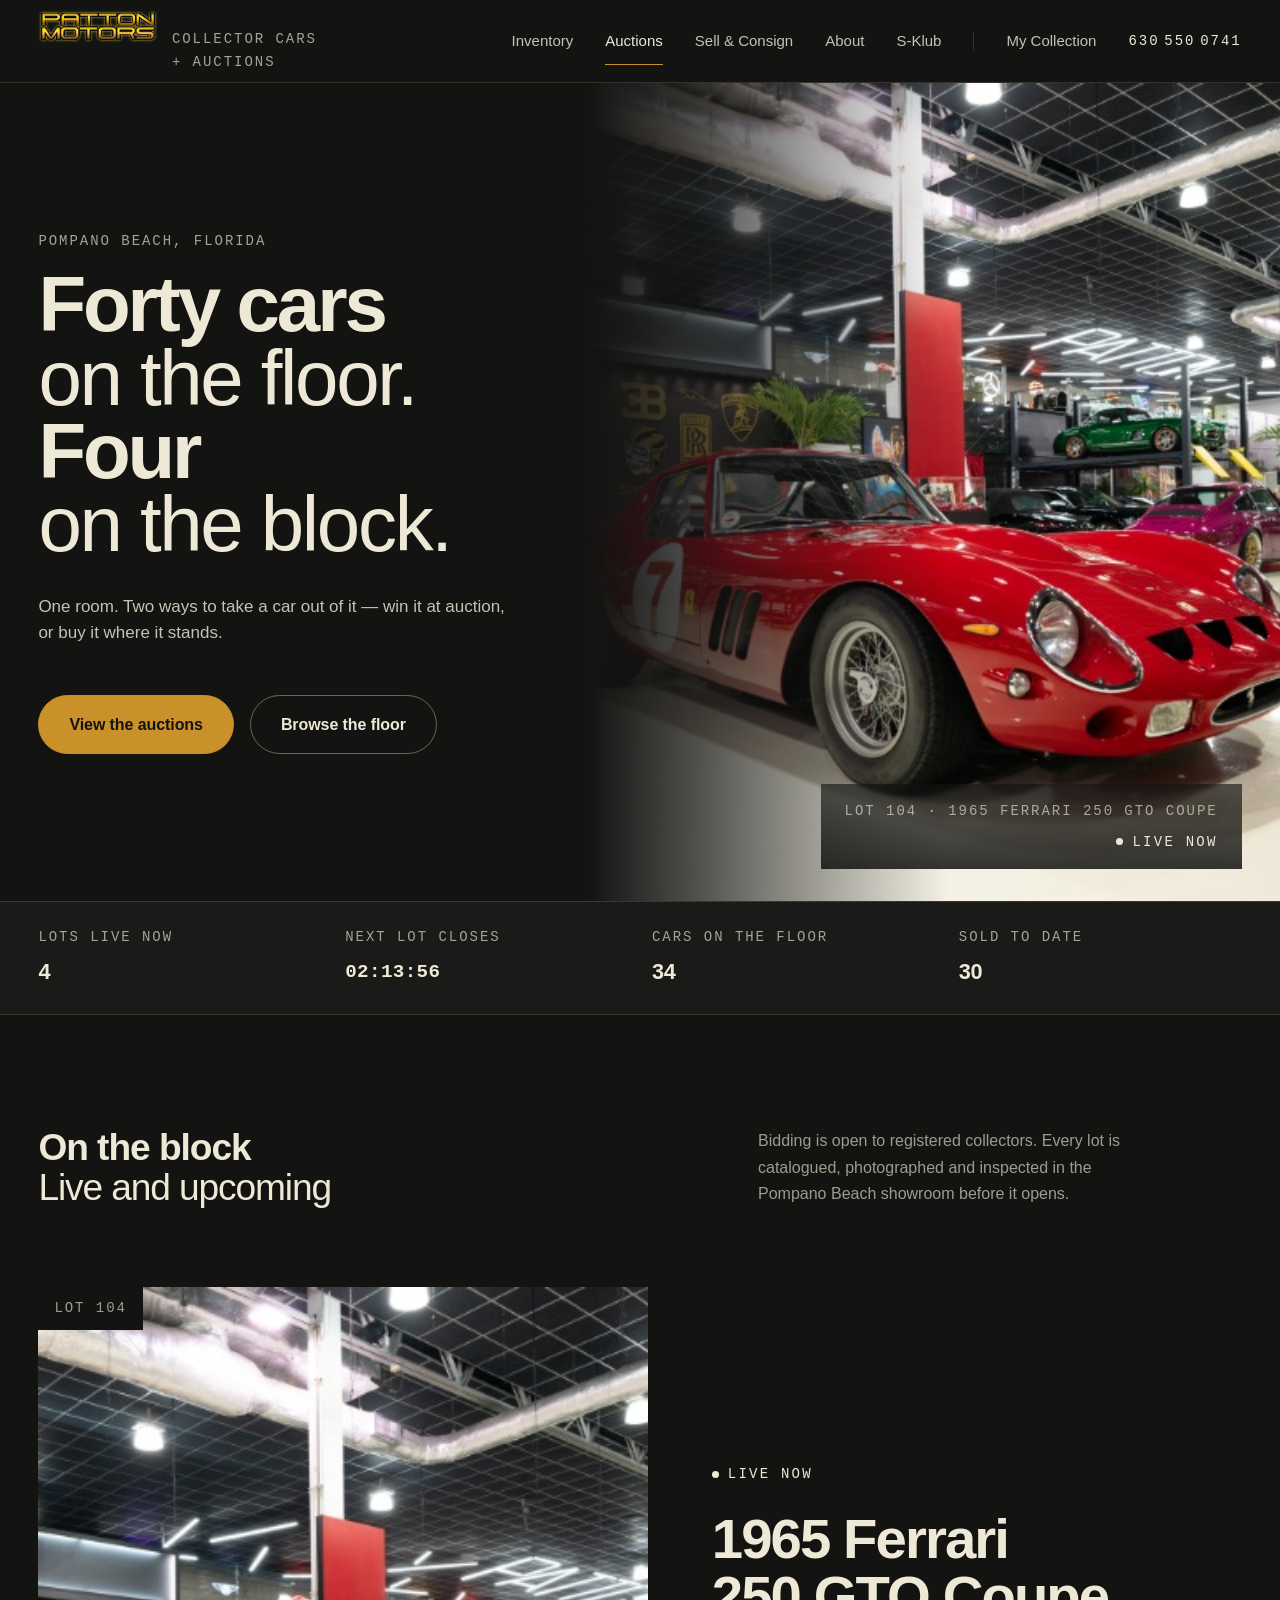
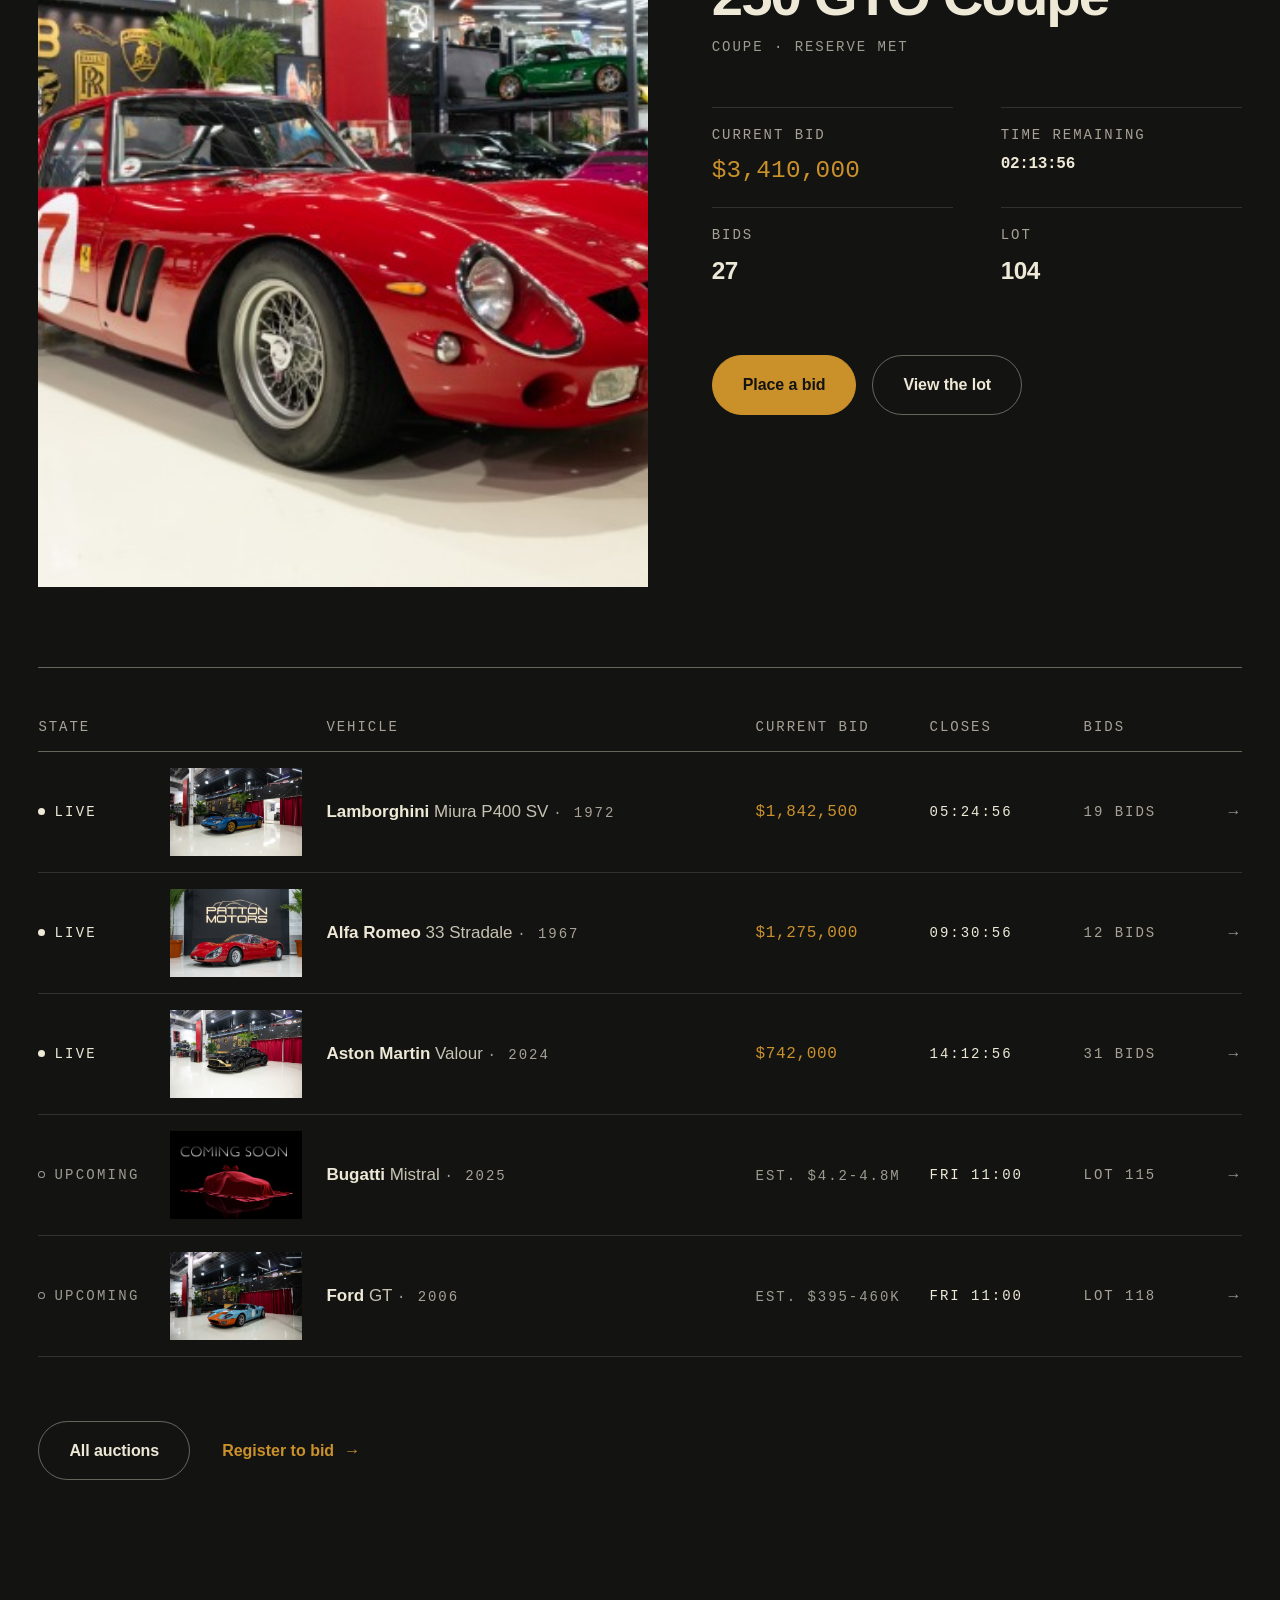
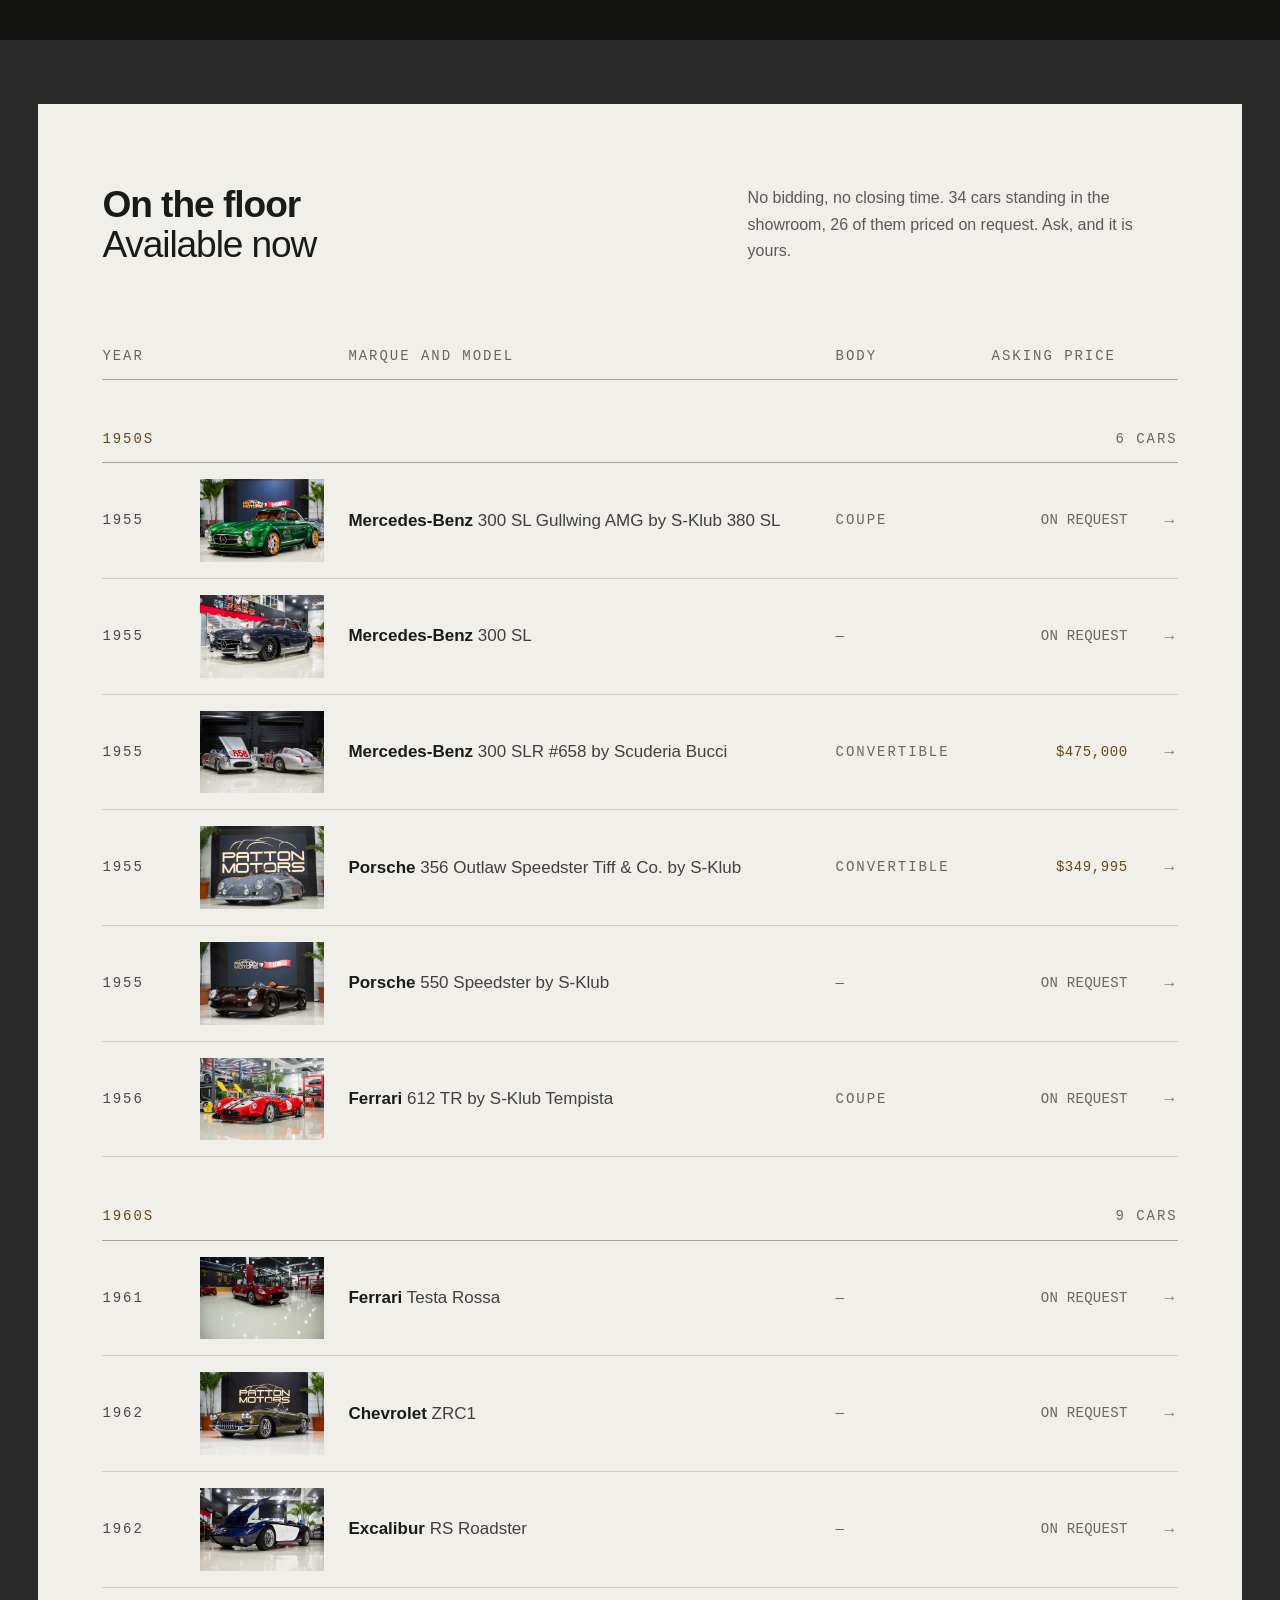
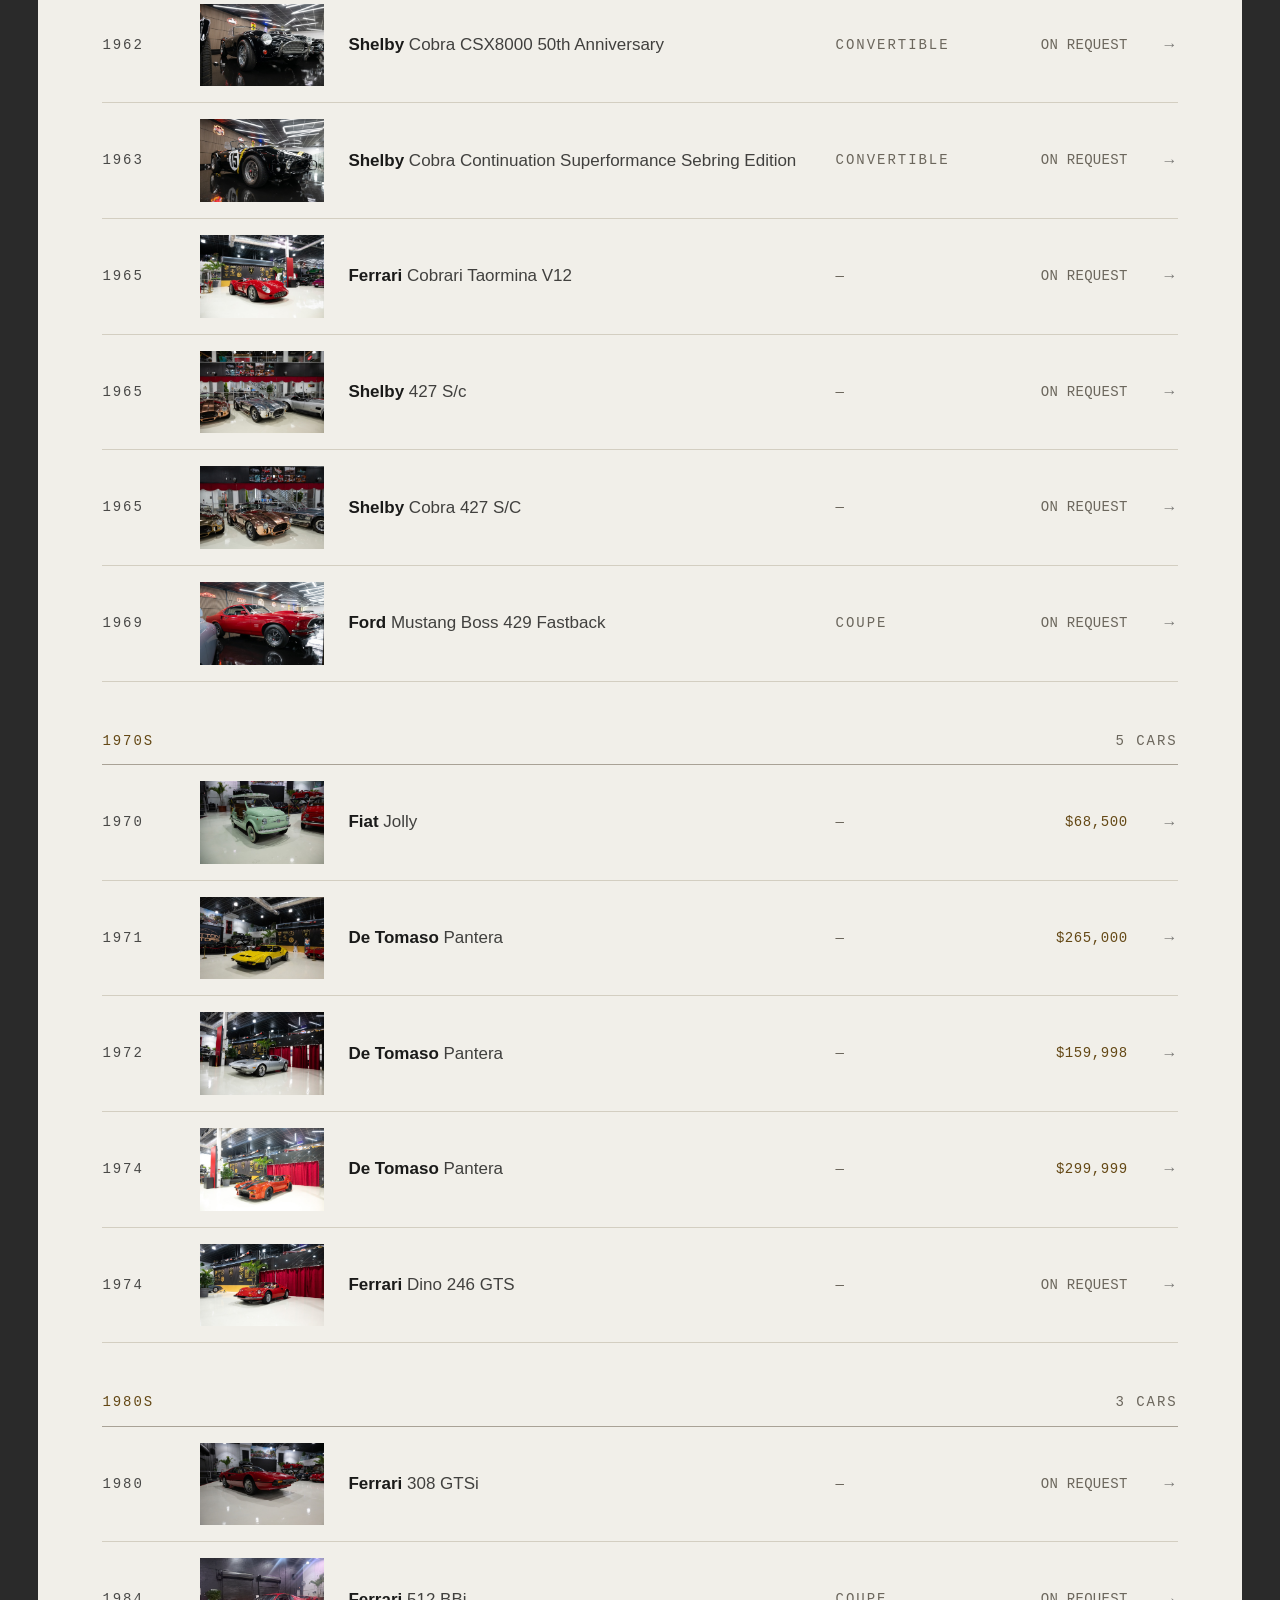
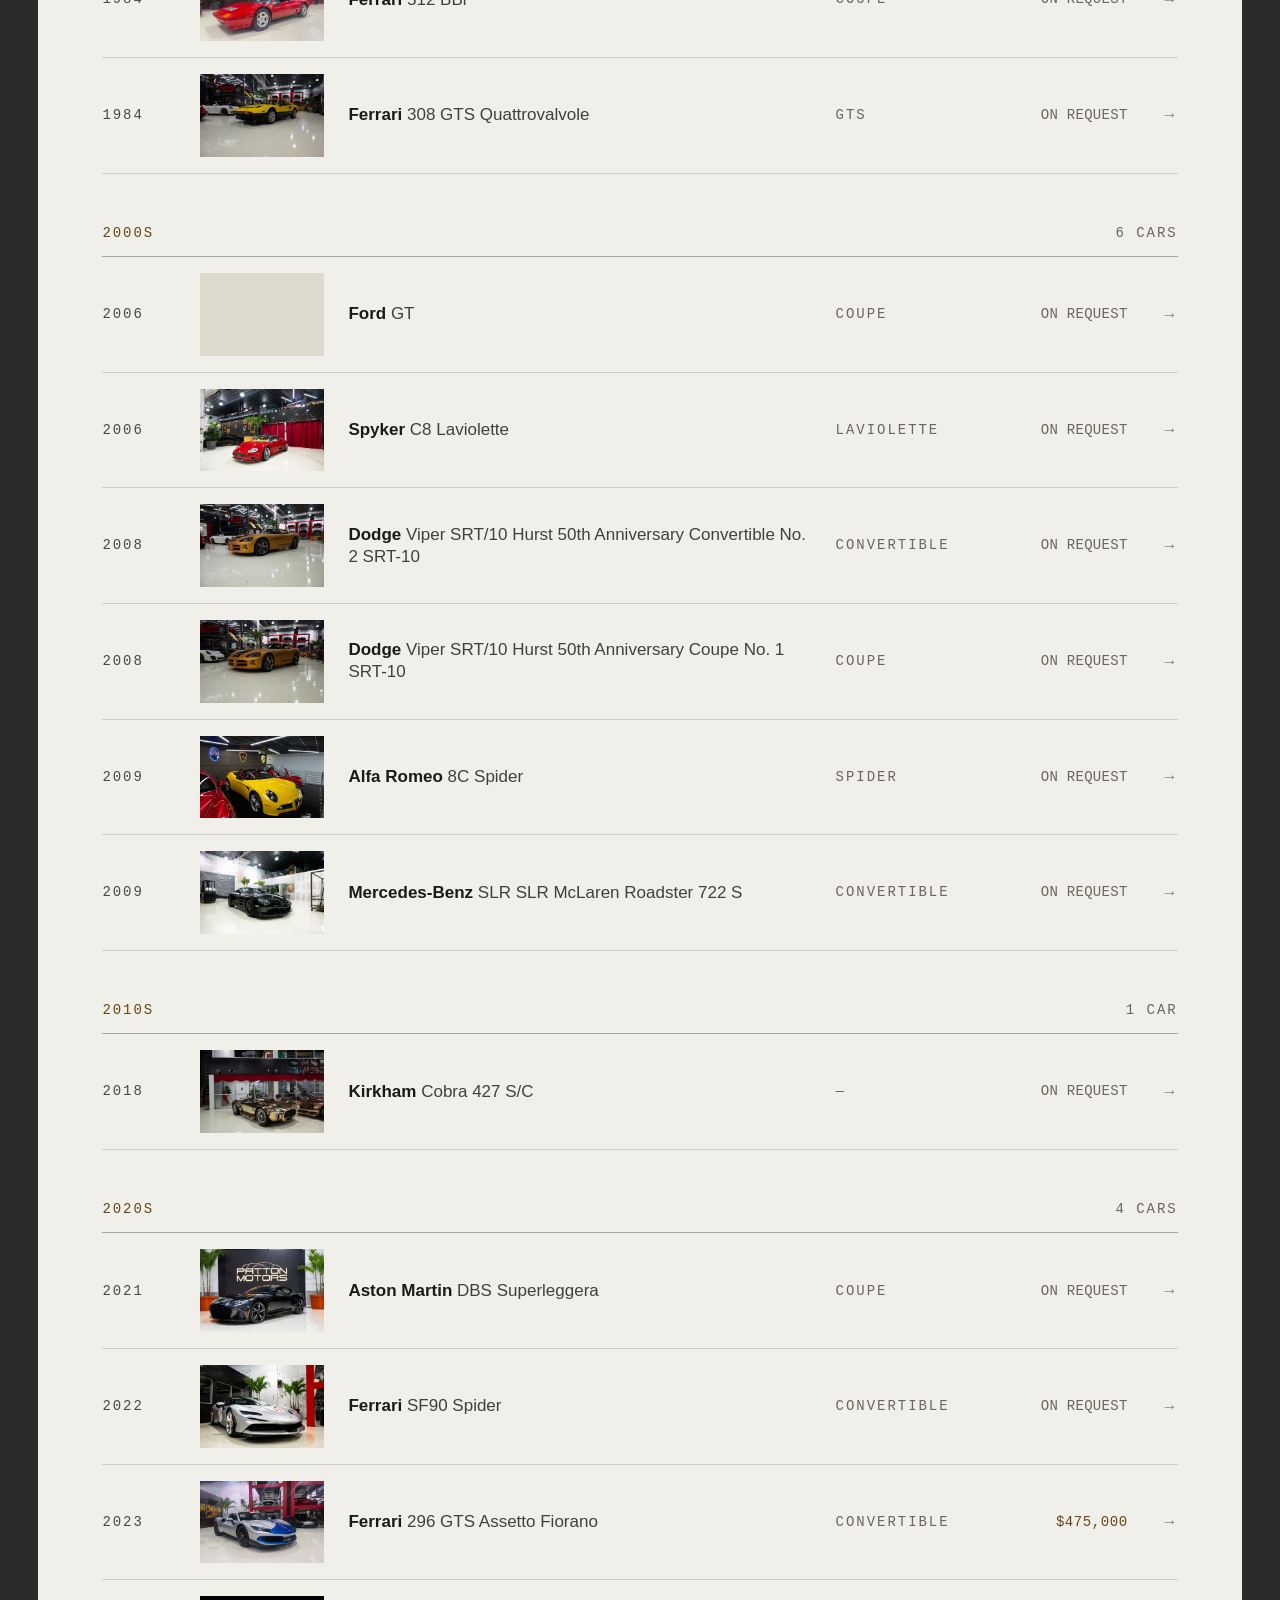
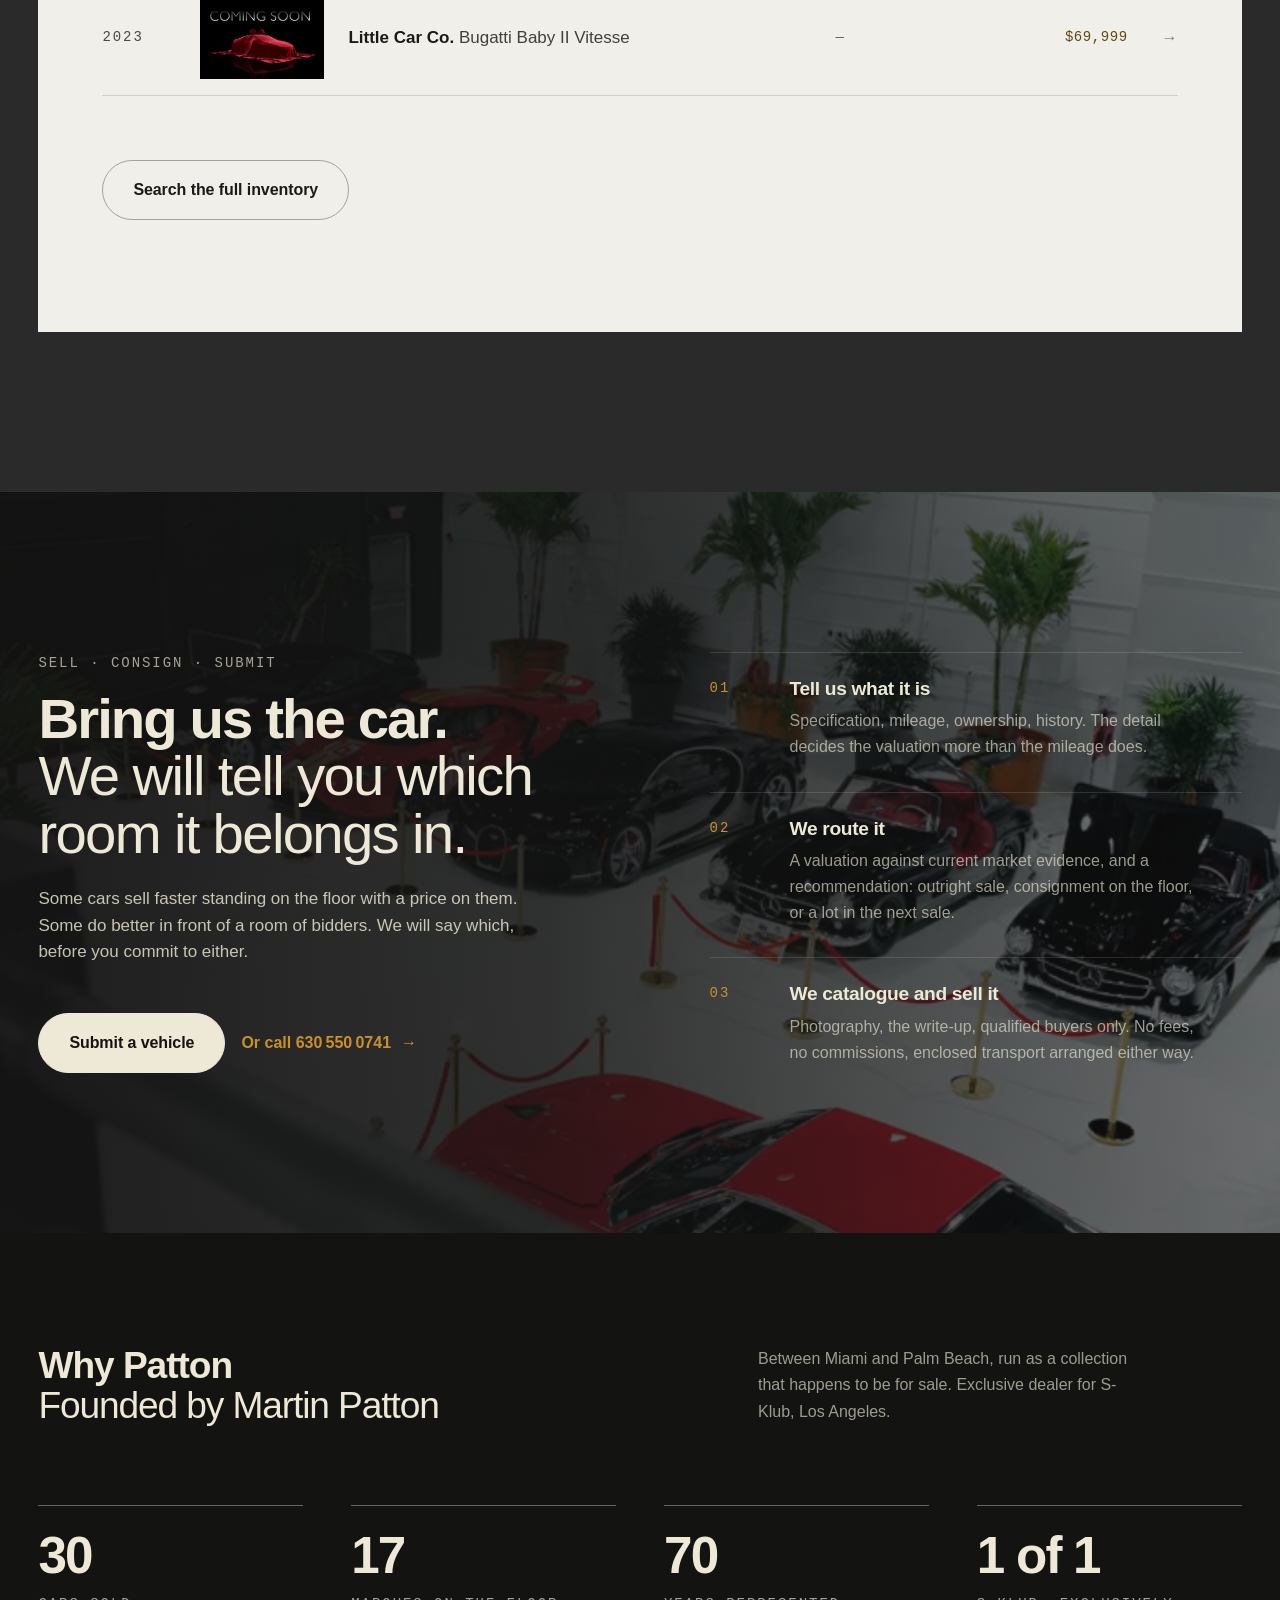
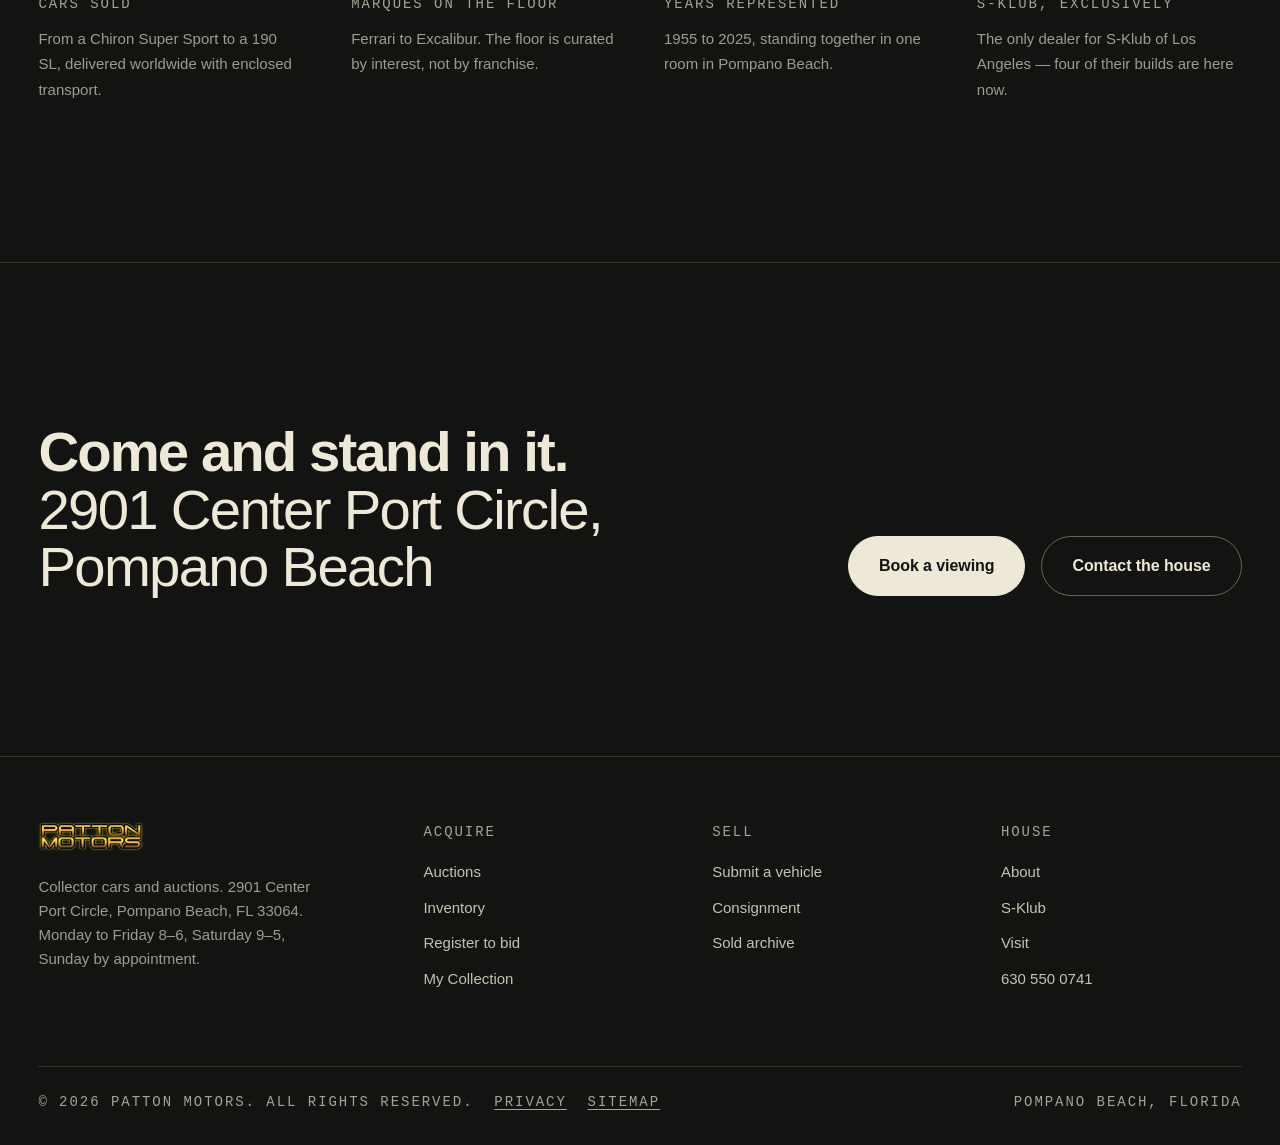
==== commit 1be887ac: "Homepage redesign: collector cars + auctions Patton reframed as a marketplace with two ways to acqui" ====
--- a/mockup/index.html
+++ b/mockup/index.html
@@ -1,573 +1,813 @@
 <!DOCTYPE html>
-<html lang="en-US" class="no-js">
+<html lang="en">
 <head>
 <meta charset="UTF-8">
-<meta name="viewport" content="width=device-width, initial-scale=1, minimum-scale=1">
-<meta http-equiv="X-UA-Compatible" content="IE=edge">
-<title>Rare Exotics For Sale | Buy, Sell, &amp; Trade | Patton Motors</title>
-<meta name="description" content="Rare exotic and collector cars in Pompano Beach, Florida. Buy, sell, trade and consign with Patton Motors.">
-
-<!-- Base layer: the real compiled theme stylesheet (Bootstrap 4.0.0 + the whole
-     aanWordpress theme, already kit-branded). Custom layer loads after it. -->
-<link rel="stylesheet" href="assets/css/style.css">
-<link rel="stylesheet" href="assets/css/owl.carousel.min.css">
-<link rel="stylesheet" href="assets/css/owl.theme.default.min.css">
-<link rel="stylesheet" href="css/patton.css">
+<meta name="viewport" content="width=device-width, initial-scale=1">
+<title>Patton Motors — Collector Cars and Auctions | Pompano Beach, Florida</title>
+<meta name="description" content="Collector cars and auctions in Pompano Beach, Florida. 4 lots on the block, 34 cars on the floor. Buy outright or bid.">
+<link rel="stylesheet" href="css/patton-marketplace.css">
 </head>
-
-<body class="home">
-
-<!-- ============================================================== header ==
-     Structural hook #header. [TIDY 2] one row, no two-line nav items, SHOP
-     listed once instead of twice, and the two icon-only utilities carry
-     visible labels so their destination is legible before commitment. -->
-<header id="header" class="pm-header">
-  <div class="pm-container">
-    <div class="pm-header__bar">
-
-      <div class="pm-brand">
-        <a href="/" class="pm-brand__logo" aria-label="Patton Motors — home">
-          <img src="assets/site/2LogoAUGUST2025.png" alt="Patton Motors Collection">
-          <span class="pm-brand__tag">Buy / Sell&#8209;Trade</span>
-        </a>
-        <a href="/s-klub/" class="pm-brand__sklub" aria-label="S-Klub LA">
-          <img src="assets/site/sklubb.png" alt="S-Klub LA">
-        </a>
-        <span class="pm-brand__ww">World Wide<br>24/7 By Appointment</span>
-      </div>
-
-      <nav aria-label="Primary">
-        <ul class="pm-nav" id="pm-nav">
-          <li><a href="/inventory/">Inventory</a></li>
-          <li><a href="/our-collection/">Collection</a></li>
-          <li><a href="/s-klub/">S&#8209;Klub</a></li>
-          <li><a href="/shop/">Shop</a></li>
-          <li><a href="/sell-your-car/">Sell</a></li>
-          <li><a href="/about/">About</a></li>
-          <li><a href="/testimonials/">Testimonials</a></li>
-          <li><a href="/blog/">News</a></li>
-          <li><a href="/contact-us/">Contact</a></li>
+<body>
+
+<a class="skip" href="#main">Skip to content</a>
+
+<!-- ============================================================== header == -->
+<header class="hdr">
+  <div class="wrap hdr__bar">
+    <a class="hdr__brand" href="/" aria-label="Patton Motors — home">
+      <img src="assets/logo/goldenlogo_mobile.svg" alt="Patton Motors">
+      <span class="mono">Collector cars<br>+ auctions</span>
+    </a>
+
+    <nav class="nav" id="nav" aria-label="Primary">
+      <a href="#floor">Inventory</a>
+      <a href="#block" aria-current="page">Auctions</a>
+      <a href="#sell">Sell &amp; Consign</a>
+      <a href="#house">About</a>
+      <a href="/s-klub/">S-Klub</a>
+      <span class="nav__sep" aria-hidden="true"></span>
+      <a href="/my-collection/">My Collection</a>
+    </nav>
+
+    <a class="mono hdr__tel" href="tel:+16305500741">630&#8201;550&#8201;0741</a>
+
+    <button class="mono burger" id="burger" type="button"
+            aria-expanded="false" aria-controls="nav">Menu</button>
+  </div>
+</header>
+
+<main id="main">
+
+<!-- ================================================================ hero ==
+     One car, at scale, on the deepest ground on the page — because the
+     headline lot is on the block. The two routes in are given equal weight:
+     bidding and buying are genuine alternatives, and ranking one above the
+     other would misrepresent the business. -->
+<section class="hero">
+  <div class="hero__grid">
+
+    <div class="hero__type">
+      <span class="mono eyebrow hero__eyebrow">Pompano&nbsp;Beach, Florida</span>
+      <h1 class="mega hero__title"><b>Forty cars</b> <em>on the floor.</em>
+        <b>Four</b> <em>on the block.</em></h1>
+      <p class="lead hero__lead">One room. Two ways to take a car out of it —
+        win it at auction, or buy it where it stands.</p>
+      <div class="hero__actions">
+        <a class="btn btn--gold" href="#block">View the auctions</a>
+        <a class="btn btn--ghost" href="#floor">Browse the floor</a>
+      </div>
+    </div>
+
+    <figure class="hero__media">
+      <img src="assets/img/car-52.jpg" alt="1965 Ferrari 250 GTO Coupe on the showroom floor at Patton Motors, Pompano Beach" width="1600" height="1067" fetchpriority="high">
+      <dl class="mono hero__plate">
+        <div><dt>Lot 104 &middot; 1965 Ferrari 250 GTO Coupe</dt></div>
+        <div><dd><span class="state state--live"><span class="state__dot"></span>Live now</span></dd></div>
+      </dl>
+    </figure>
+
+  </div>
+</section>
+
+<!-- the house instrument: the one place the page reports its own live state -->
+<section class="tick" aria-label="Current state of the house">
+  <div class="wrap tick__row">
+    <div class="tick__cell">
+      <span class="mono tick__k">Lots live now</span>
+      <span class="tick__v">4</span>
+    </div>
+    <div class="tick__cell">
+      <span class="mono tick__k">Next lot closes</span>
+      <span class="tick__v tick__v--mono" data-countdown="8040">—</span>
+    </div>
+    <div class="tick__cell">
+      <span class="mono tick__k">Cars on the floor</span>
+      <span class="tick__v">34</span>
+    </div>
+    <div class="tick__cell">
+      <span class="mono tick__k">Sold to date</span>
+      <span class="tick__v">30</span>
+    </div>
+  </div>
+</section>
+
+<!-- =========================================================== the block ==
+     One lot at full width because it is the one closing next; the others as a
+     timing sheet. Six identical cards would be the auction-template look. -->
+<section class="sec sec--block" id="block">
+  <div class="wrap">
+
+    <header class="sechead" data-reveal>
+      <h2 class="h2"><b>On the block</b> <em>Live and upcoming</em></h2>
+      <p class="sechead__note">Bidding is open to registered collectors. Every lot
+        is catalogued, photographed and inspected in the Pompano Beach showroom
+        before it opens.</p>
+    </header>
+
+    <article class="lot" data-reveal>
+      <figure class="lot__media">
+        <span class="mono lot__no">Lot 104</span>
+        <img src="assets/img/car-52.jpg" alt="1965 Ferrari 250 GTO Coupe on the showroom floor at Patton Motors, Pompano Beach" loading="lazy" width="1200" height="900">
+      </figure>
+      <div>
+        <span class="state state--live lot__state"><span class="state__dot"></span>Live now</span>
+        <h3 class="display lot__title">1965 Ferrari<br>250 GTO Coupe</h3>
+        <p class="mono lot__sub">Coupe &middot; Reserve met</p>
+
+        <dl class="lot__figs">
+          <div class="lot__fig">
+            <dt class="mono">Current bid</dt>
+            <dd class="money">$3,410,000</dd>
+          </div>
+          <div class="lot__fig">
+            <dt class="mono">Time remaining</dt>
+            <dd class="mono" data-countdown="8040" style="font-size:inherit">—</dd>
+          </div>
+          <div class="lot__fig">
+            <dt class="mono">Bids</dt>
+            <dd>27</dd>
+          </div>
+          <div class="lot__fig">
+            <dt class="mono">Lot</dt>
+            <dd>104</dd>
+          </div>
+        </dl>
+
+        <div class="lot__actions">
+          <a class="btn btn--gold" href="/used-vehicle-1965-ferrari-250-gto-coupe-c-52/">Place a bid</a>
+          <a class="btn btn--ghost" href="/used-vehicle-1965-ferrari-250-gto-coupe-c-52/">View the lot</a>
+        </div>
+      </div>
+    </article>
+
+    <div class="sheet" data-reveal>
+      <div class="mono sheet__head" aria-hidden="true">
+        <span>State</span><span></span><span>Vehicle</span>
+        <span>Current bid</span><span>Closes</span><span>Bids</span><span></span>
+      </div>
+
+          <a class="sheet__row" href="/used-vehicle-1972-lamborghini-miura-p400-sv-c-73/">
+            <span class="state state--live">
+              <span class="state__dot"></span>Live</span>
+            <span class="sheet__thumb"><img src="assets/img/car-73.jpg" alt="1972 Lamborghini Miura P400 SV on the showroom floor at Patton Motors, Pompano Beach" loading="lazy" width="240" height="160"></span>
+            <span class="sheet__name"><b>Lamborghini</b> Miura P400 SV
+              <span class="mono" style="color:var(--muted)"> · 1972</span></span>
+            <span class="sheet__figs"><span class="money">$1,842,500</span></span>
+            <span class="mono sheet__time"><span data-countdown="19500">—</span></span>
+            <span class="mono sheet__bids">19 bids</span>
+            <span class="sheet__go" aria-hidden="true">&rarr;</span>
+          </a>
+
+          <a class="sheet__row" href="/used-vehicle-1967-alfa-romeo-33-stradale-c-8/">
+            <span class="state state--live">
+              <span class="state__dot"></span>Live</span>
+            <span class="sheet__thumb"><img src="assets/img/car-8.jpg" alt="1967 Alfa Romeo 33 Stradale on the showroom floor at Patton Motors, Pompano Beach" loading="lazy" width="240" height="160"></span>
+            <span class="sheet__name"><b>Alfa Romeo</b> 33 Stradale
+              <span class="mono" style="color:var(--muted)"> · 1967</span></span>
+            <span class="sheet__figs"><span class="money">$1,275,000</span></span>
+            <span class="mono sheet__time"><span data-countdown="34260">—</span></span>
+            <span class="mono sheet__bids">12 bids</span>
+            <span class="sheet__go" aria-hidden="true">&rarr;</span>
+          </a>
+
+          <a class="sheet__row" href="/used-vehicle-2024-aston-martin-valour-c-79/">
+            <span class="state state--live">
+              <span class="state__dot"></span>Live</span>
+            <span class="sheet__thumb"><img src="assets/img/car-79.jpg" alt="2024 Aston Martin Valour on the showroom floor at Patton Motors, Pompano Beach" loading="lazy" width="240" height="160"></span>
+            <span class="sheet__name"><b>Aston Martin</b> Valour
+              <span class="mono" style="color:var(--muted)"> · 2024</span></span>
+            <span class="sheet__figs"><span class="money">$742,000</span></span>
+            <span class="mono sheet__time"><span data-countdown="51180">—</span></span>
+            <span class="mono sheet__bids">31 bids</span>
+            <span class="sheet__go" aria-hidden="true">&rarr;</span>
+          </a>
+
+          <a class="sheet__row" href="/used-vehicle-2025-bugatti-mistral-c-54/">
+            <span class="state state--soon">
+              <span class="state__dot"></span>Upcoming</span>
+            <span class="sheet__thumb"><img src="assets/img/car-54.jpg" alt="2025 Bugatti Mistral on the showroom floor at Patton Motors, Pompano Beach" loading="lazy" width="240" height="160"></span>
+            <span class="sheet__name"><b>Bugatti</b> Mistral
+              <span class="mono" style="color:var(--muted)"> · 2025</span></span>
+            <span class="sheet__figs"><span class="mono" style="color:var(--bone-64)">Est. $4.2‑4.8m</span></span>
+            <span class="mono sheet__time">Fri 11:00</span>
+            <span class="mono sheet__bids">Lot 115</span>
+            <span class="sheet__go" aria-hidden="true">&rarr;</span>
+          </a>
+
+          <a class="sheet__row" href="/used-vehicle-2006-ford-gt-c-70/">
+            <span class="state state--soon">
+              <span class="state__dot"></span>Upcoming</span>
+            <span class="sheet__thumb"><img src="assets/img/car-70.jpg" alt="2006 Ford GT on the showroom floor at Patton Motors, Pompano Beach" loading="lazy" width="240" height="160"></span>
+            <span class="sheet__name"><b>Ford</b> GT
+              <span class="mono" style="color:var(--muted)"> · 2006</span></span>
+            <span class="sheet__figs"><span class="mono" style="color:var(--bone-64)">Est. $395‑460k</span></span>
+            <span class="mono sheet__time">Fri 11:00</span>
+            <span class="mono sheet__bids">Lot 118</span>
+            <span class="sheet__go" aria-hidden="true">&rarr;</span>
+          </a>
+    </div>
+
+    <div class="sheet__foot" data-reveal>
+      <a class="btn btn--ghost" href="/auctions/">All auctions</a>
+      <a class="link" href="/auctions/register/">Register to bid <i>&rarr;</i></a>
+    </div>
+
+  </div>
+</section>
+
+<!-- =========================================================== the floor ==
+     Same room, other state — and the state is carried by the material. The
+     block is a dark, time-bound event; the floor is a printed catalogue sheet.
+     The register runs chronologically with the year as its spine, because this
+     floor spans seventy years and that is the fact a collector wants. -->
+<section class="sec sec--floor" id="floor">
+  <div class="wrap">
+    <div class="panel">
+
+      <header class="sechead" data-reveal>
+        <h2 class="h2"><b>On the floor</b> <em>Available now</em></h2>
+        <p class="sechead__note">No bidding, no closing time. 34 cars
+          standing in the showroom, 26 of them priced on
+          request. Ask, and it is yours.</p>
+      </header>
+
+      <div class="reg">
+        <div class="mono reg__head" aria-hidden="true">
+          <span>Year</span><span></span><span>Marque and model</span>
+          <span>Body</span><span>Asking price</span><span></span>
+        </div>
+
+            <div class="decade">
+              <span class="mono decade__label">1950s</span>
+              <span class="mono decade__count">6 cars</span>
+            </div>
+
+            <a class="reg__row" href="/used-vehicle-1955-mercedes-benz-300-sl-gullwing-amg-by-s-klub-380-sl-c-31/">
+              <span class="mono reg__year">1955</span>
+              <span class="reg__thumb"><img src="assets/img/car-31.jpg" alt="1955 Mercedes-Benz 300 SL Gullwing AMG by S-Klub 380 SL on the showroom floor at Patton Motors, Pompano Beach" loading="lazy" width="240" height="160"></span>
+              <span class="reg__name"><b>Mercedes-Benz</b> 300 SL Gullwing AMG by S-Klub 380 SL</span>
+              <span class="mono reg__body">Coupe</span>
+              <span class="mono reg__price money money--none">On request</span>
+              <span class="reg__go" aria-hidden="true">&rarr;</span>
+            </a>
+
+            <a class="reg__row" href="/used-vehicle-1955-mercedes-benz-by-kindig-design-300-sl-c-35/">
+              <span class="mono reg__year">1955</span>
+              <span class="reg__thumb"><img src="assets/img/car-35.jpg" alt="1955 Mercedes-Benz 300 SL on the showroom floor at Patton Motors, Pompano Beach" loading="lazy" width="240" height="160"></span>
+              <span class="reg__name"><b>Mercedes-Benz</b> 300 SL</span>
+              <span class="mono reg__body">—</span>
+              <span class="mono reg__price money money--none">On request</span>
+              <span class="reg__go" aria-hidden="true">&rarr;</span>
+            </a>
+
+            <a class="reg__row" href="/used-vehicle-1955-mercedes-benz-300-slr-658-by-scuderia-bucci-c-41/">
+              <span class="mono reg__year">1955</span>
+              <span class="reg__thumb"><img src="assets/img/car-41.jpg" alt="1955 Mercedes-Benz 300 SLR #658 by Scuderia Bucci on the showroom floor at Patton Motors, Pompano Beach" loading="lazy" width="240" height="160"></span>
+              <span class="reg__name"><b>Mercedes-Benz</b> 300 SLR #658 by Scuderia Bucci</span>
+              <span class="mono reg__body">Convertible</span>
+              <span class="mono reg__price money">$475,000</span>
+              <span class="reg__go" aria-hidden="true">&rarr;</span>
+            </a>
+
+            <a class="reg__row" href="/used-vehicle-1955-porsche-356-outlaw-speedster-tiff-co.-by-s-klub-c-7/">
+              <span class="mono reg__year">1955</span>
+              <span class="reg__thumb"><img src="assets/img/car-7.jpg" alt="1955 Porsche 356 Outlaw Speedster Tiff &amp; Co. by S-Klub on the showroom floor at Patton Motors, Pompano Beach" loading="lazy" width="240" height="160"></span>
+              <span class="reg__name"><b>Porsche</b> 356 Outlaw Speedster Tiff &amp; Co. by S-Klub</span>
+              <span class="mono reg__body">Convertible</span>
+              <span class="mono reg__price money">$349,995</span>
+              <span class="reg__go" aria-hidden="true">&rarr;</span>
+            </a>
+
+            <a class="reg__row" href="/used-vehicle-1955-porsche-550-speedster-by-s-klub-c-32/">
+              <span class="mono reg__year">1955</span>
+              <span class="reg__thumb"><img src="assets/img/car-32.jpg" alt="1955 Porsche 550 Speedster by S-Klub on the showroom floor at Patton Motors, Pompano Beach" loading="lazy" width="240" height="160"></span>
+              <span class="reg__name"><b>Porsche</b> 550 Speedster by S-Klub</span>
+              <span class="mono reg__body">—</span>
+              <span class="mono reg__price money money--none">On request</span>
+              <span class="reg__go" aria-hidden="true">&rarr;</span>
+            </a>
+
+            <a class="reg__row" href="/used-vehicle-1956-ferrari-612-tr-by-s-klub-tempista-c-36/">
+              <span class="mono reg__year">1956</span>
+              <span class="reg__thumb"><img src="assets/img/car-36.jpg" alt="1956 Ferrari 612 TR by S-Klub Tempista on the showroom floor at Patton Motors, Pompano Beach" loading="lazy" width="240" height="160"></span>
+              <span class="reg__name"><b>Ferrari</b> 612 TR by S-Klub Tempista</span>
+              <span class="mono reg__body">Coupe</span>
+              <span class="mono reg__price money money--none">On request</span>
+              <span class="reg__go" aria-hidden="true">&rarr;</span>
+            </a>
+
+            <div class="decade">
+              <span class="mono decade__label">1960s</span>
+              <span class="mono decade__count">9 cars</span>
+            </div>
+
+            <a class="reg__row" href="/used-vehicle-1961-ferrari-testa-rossa-c-55/">
+              <span class="mono reg__year">1961</span>
+              <span class="reg__thumb"><img src="assets/img/car-55.jpg" alt="1961 Ferrari Testa Rossa on the showroom floor at Patton Motors, Pompano Beach" loading="lazy" width="240" height="160"></span>
+              <span class="reg__name"><b>Ferrari</b> Testa Rossa</span>
+              <span class="mono reg__body">—</span>
+              <span class="mono reg__price money money--none">On request</span>
+              <span class="reg__go" aria-hidden="true">&rarr;</span>
+            </a>
+
+            <a class="reg__row" href="/used-vehicle-1962-chevorlet-zrc1-c-29/">
+              <span class="mono reg__year">1962</span>
+              <span class="reg__thumb"><img src="assets/img/car-29.jpg" alt="1962 Chevrolet ZRC1 on the showroom floor at Patton Motors, Pompano Beach" loading="lazy" width="240" height="160"></span>
+              <span class="reg__name"><b>Chevrolet</b> ZRC1</span>
+              <span class="mono reg__body">—</span>
+              <span class="mono reg__price money money--none">On request</span>
+              <span class="reg__go" aria-hidden="true">&rarr;</span>
+            </a>
+
+            <a class="reg__row" href="/used-vehicle-1962-excalibur-rs-roadster-c-13/">
+              <span class="mono reg__year">1962</span>
+              <span class="reg__thumb"><img src="assets/img/car-13.jpg" alt="1962 Excalibur RS Roadster on the showroom floor at Patton Motors, Pompano Beach" loading="lazy" width="240" height="160"></span>
+              <span class="reg__name"><b>Excalibur</b> RS Roadster</span>
+              <span class="mono reg__body">—</span>
+              <span class="mono reg__price money money--none">On request</span>
+              <span class="reg__go" aria-hidden="true">&rarr;</span>
+            </a>
+
+            <a class="reg__row" href="/used-vehicle-1962-shelby-cobra-csx8000-50th-anniversary-c-43/">
+              <span class="mono reg__year">1962</span>
+              <span class="reg__thumb"><img src="assets/img/car-43.jpg" alt="1962 Shelby Cobra CSX8000 50th Anniversary on the showroom floor at Patton Motors, Pompano Beach" loading="lazy" width="240" height="160"></span>
+              <span class="reg__name"><b>Shelby</b> Cobra CSX8000 50th Anniversary</span>
+              <span class="mono reg__body">Convertible</span>
+              <span class="mono reg__price money money--none">On request</span>
+              <span class="reg__go" aria-hidden="true">&rarr;</span>
+            </a>
+
+            <a class="reg__row" href="/used-vehicle-1963-shelby-cobra-continuation-superformance-sebring-edition-c-44/">
+              <span class="mono reg__year">1963</span>
+              <span class="reg__thumb"><img src="assets/img/car-44.jpg" alt="1963 Shelby Cobra Continuation Superformance Sebring Edition on the showroom floor at Patton Motors, Pompano Beach" loading="lazy" width="240" height="160"></span>
+              <span class="reg__name"><b>Shelby</b> Cobra Continuation Superformance Sebring Edition</span>
+              <span class="mono reg__body">Convertible</span>
+              <span class="mono reg__price money money--none">On request</span>
+              <span class="reg__go" aria-hidden="true">&rarr;</span>
+            </a>
+
+            <a class="reg__row" href="/used-vehicle-1965-ferrari-cobrari-taormina-v12-c-51/">
+              <span class="mono reg__year">1965</span>
+              <span class="reg__thumb"><img src="assets/img/car-51.jpg" alt="1965 Ferrari Cobrari Taormina V12 on the showroom floor at Patton Motors, Pompano Beach" loading="lazy" width="240" height="160"></span>
+              <span class="reg__name"><b>Ferrari</b> Cobrari Taormina V12</span>
+              <span class="mono reg__body">—</span>
+              <span class="mono reg__price money money--none">On request</span>
+              <span class="reg__go" aria-hidden="true">&rarr;</span>
+            </a>
+
+            <a class="reg__row" href="/used-vehicle-1965-shelby-cobra-427-s-c-c-68/">
+              <span class="mono reg__year">1965</span>
+              <span class="reg__thumb"><img src="assets/img/car-68.jpg" alt="1965 Shelby 427 S/c on the showroom floor at Patton Motors, Pompano Beach" loading="lazy" width="240" height="160"></span>
+              <span class="reg__name"><b>Shelby</b> 427 S/c</span>
+              <span class="mono reg__body">—</span>
+              <span class="mono reg__price money money--none">On request</span>
+              <span class="reg__go" aria-hidden="true">&rarr;</span>
+            </a>
+
+            <a class="reg__row" href="/used-vehicle-1965-shelby-cobra-427-s-c-c-69/">
+              <span class="mono reg__year">1965</span>
+              <span class="reg__thumb"><img src="assets/img/car-69.jpg" alt="1965 Shelby Cobra 427 S/C on the showroom floor at Patton Motors, Pompano Beach" loading="lazy" width="240" height="160"></span>
+              <span class="reg__name"><b>Shelby</b> Cobra 427 S/C</span>
+              <span class="mono reg__body">—</span>
+              <span class="mono reg__price money money--none">On request</span>
+              <span class="reg__go" aria-hidden="true">&rarr;</span>
+            </a>
+
+            <a class="reg__row" href="/used-vehicle-1969-ford-mustang-boss-429-fastback-c-42/">
+              <span class="mono reg__year">1969</span>
+              <span class="reg__thumb"><img src="assets/img/car-42.jpg" alt="1969 Ford Mustang Boss 429 Fastback on the showroom floor at Patton Motors, Pompano Beach" loading="lazy" width="240" height="160"></span>
+              <span class="reg__name"><b>Ford</b> Mustang Boss 429 Fastback</span>
+              <span class="mono reg__body">Coupe</span>
+              <span class="mono reg__price money money--none">On request</span>
+              <span class="reg__go" aria-hidden="true">&rarr;</span>
+            </a>
+
+            <div class="decade">
+              <span class="mono decade__label">1970s</span>
+              <span class="mono decade__count">5 cars</span>
+            </div>
+
+            <a class="reg__row" href="/used-vehicle-1970-fiat-jolly-c-58/">
+              <span class="mono reg__year">1970</span>
+              <span class="reg__thumb"><img src="assets/img/car-58.jpg" alt="1970 Fiat Jolly on the showroom floor at Patton Motors, Pompano Beach" loading="lazy" width="240" height="160"></span>
+              <span class="reg__name"><b>Fiat</b> Jolly</span>
+              <span class="mono reg__body">—</span>
+              <span class="mono reg__price money">$68,500</span>
+              <span class="reg__go" aria-hidden="true">&rarr;</span>
+            </a>
+
+            <a class="reg__row" href="/used-vehicle-1971-detomaso-pantera-c-72/">
+              <span class="mono reg__year">1971</span>
+              <span class="reg__thumb"><img src="assets/img/car-72.jpg" alt="1971 De Tomaso Pantera on the showroom floor at Patton Motors, Pompano Beach" loading="lazy" width="240" height="160"></span>
+              <span class="reg__name"><b>De Tomaso</b> Pantera</span>
+              <span class="mono reg__body">—</span>
+              <span class="mono reg__price money">$265,000</span>
+              <span class="reg__go" aria-hidden="true">&rarr;</span>
+            </a>
+
+            <a class="reg__row" href="/used-vehicle-1972-detomaso-pantera-c-75/">
+              <span class="mono reg__year">1972</span>
+              <span class="reg__thumb"><img src="assets/img/car-75.jpg" alt="1972 De Tomaso Pantera on the showroom floor at Patton Motors, Pompano Beach" loading="lazy" width="240" height="160"></span>
+              <span class="reg__name"><b>De Tomaso</b> Pantera</span>
+              <span class="mono reg__body">—</span>
+              <span class="mono reg__price money">$159,998</span>
+              <span class="reg__go" aria-hidden="true">&rarr;</span>
+            </a>
+
+            <a class="reg__row" href="/used-vehicle-1974-boss-429-powered-detomaso-pantera-c-76/">
+              <span class="mono reg__year">1974</span>
+              <span class="reg__thumb"><img src="assets/img/car-76.jpg" alt="1974 De Tomaso Pantera on the showroom floor at Patton Motors, Pompano Beach" loading="lazy" width="240" height="160"></span>
+              <span class="reg__name"><b>De Tomaso</b> Pantera</span>
+              <span class="mono reg__body">—</span>
+              <span class="mono reg__price money">$299,999</span>
+              <span class="reg__go" aria-hidden="true">&rarr;</span>
+            </a>
+
+            <a class="reg__row" href="/used-vehicle-1974-ferrari-dino-246-gts-c-64/">
+              <span class="mono reg__year">1974</span>
+              <span class="reg__thumb"><img src="assets/img/car-64.jpg" alt="1974 Ferrari Dino 246 GTS on the showroom floor at Patton Motors, Pompano Beach" loading="lazy" width="240" height="160"></span>
+              <span class="reg__name"><b>Ferrari</b> Dino 246 GTS</span>
+              <span class="mono reg__body">—</span>
+              <span class="mono reg__price money money--none">On request</span>
+              <span class="reg__go" aria-hidden="true">&rarr;</span>
+            </a>
+
+            <div class="decade">
+              <span class="mono decade__label">1980s</span>
+              <span class="mono decade__count">3 cars</span>
+            </div>
+
+            <a class="reg__row" href="/used-vehicle-1980-ferrari-308-gtsi-c-63/">
+              <span class="mono reg__year">1980</span>
+              <span class="reg__thumb"><img src="assets/img/car-63.jpg" alt="1980 Ferrari 308 GTSi on the showroom floor at Patton Motors, Pompano Beach" loading="lazy" width="240" height="160"></span>
+              <span class="reg__name"><b>Ferrari</b> 308 GTSi</span>
+              <span class="mono reg__body">—</span>
+              <span class="mono reg__price money money--none">On request</span>
+              <span class="reg__go" aria-hidden="true">&rarr;</span>
+            </a>
+
+            <a class="reg__row" href="/used-vehicle-1984-ferrari-512-bbi-c-47/">
+              <span class="mono reg__year">1984</span>
+              <span class="reg__thumb"><img src="assets/img/car-47.jpg" alt="1984 Ferrari 512 BBi on the showroom floor at Patton Motors, Pompano Beach" loading="lazy" width="240" height="160"></span>
+              <span class="reg__name"><b>Ferrari</b> 512 BBi</span>
+              <span class="mono reg__body">Coupe</span>
+              <span class="mono reg__price money money--none">On request</span>
+              <span class="reg__go" aria-hidden="true">&rarr;</span>
+            </a>
+
+            <a class="reg__row" href="/used-vehicle-1984-ferrari-308-gts-quattrovalvole-c-62/">
+              <span class="mono reg__year">1984</span>
+              <span class="reg__thumb"><img src="assets/img/car-62.jpg" alt="1984 Ferrari 308 GTS Quattrovalvole on the showroom floor at Patton Motors, Pompano Beach" loading="lazy" width="240" height="160"></span>
+              <span class="reg__name"><b>Ferrari</b> 308 GTS Quattrovalvole</span>
+              <span class="mono reg__body">GTS</span>
+              <span class="mono reg__price money money--none">On request</span>
+              <span class="reg__go" aria-hidden="true">&rarr;</span>
+            </a>
+
+            <div class="decade">
+              <span class="mono decade__label">2000s</span>
+              <span class="mono decade__count">6 cars</span>
+            </div>
+
+            <a class="reg__row" href="/used-vehicle-2006-ford-gt-c-71/">
+              <span class="mono reg__year">2006</span>
+              <span class="reg__thumb"></span>
+              <span class="reg__name"><b>Ford</b> GT</span>
+              <span class="mono reg__body">Coupe</span>
+              <span class="mono reg__price money money--none">On request</span>
+              <span class="reg__go" aria-hidden="true">&rarr;</span>
+            </a>
+
+            <a class="reg__row" href="/used-vehicle-2006-spyker-c8-laviolette-c-77/">
+              <span class="mono reg__year">2006</span>
+              <span class="reg__thumb"><img src="assets/img/car-77.jpg" alt="2006 Spyker C8 Laviolette on the showroom floor at Patton Motors, Pompano Beach" loading="lazy" width="240" height="160"></span>
+              <span class="reg__name"><b>Spyker</b> C8 Laviolette</span>
+              <span class="mono reg__body">Laviolette</span>
+              <span class="mono reg__price money money--none">On request</span>
+              <span class="reg__go" aria-hidden="true">&rarr;</span>
+            </a>
+
+            <a class="reg__row" href="/used-vehicle-2008-dodge-viper-srt-10-hurst-50th-anniversary-convertible-no.-2-srt-10-c-65/">
+              <span class="mono reg__year">2008</span>
+              <span class="reg__thumb"><img src="assets/img/car-65.jpg" alt="2008 Dodge Viper SRT/10 Hurst 50th Anniversary Convertible No. 2 SRT-10 on the showroom floor at Patton Motors, Pompano Beach" loading="lazy" width="240" height="160"></span>
+              <span class="reg__name"><b>Dodge</b> Viper SRT/10 Hurst 50th Anniversary Convertible No. 2 SRT-10</span>
+              <span class="mono reg__body">Convertible</span>
+              <span class="mono reg__price money money--none">On request</span>
+              <span class="reg__go" aria-hidden="true">&rarr;</span>
+            </a>
+
+            <a class="reg__row" href="/used-vehicle-2008-dodge-viper-srt-10-hurst-50th-anniversary-coupe-no.-1-srt-10-c-66/">
+              <span class="mono reg__year">2008</span>
+              <span class="reg__thumb"><img src="assets/img/car-66.jpg" alt="2008 Dodge Viper SRT/10 Hurst 50th Anniversary Coupe No. 1 SRT-10 on the showroom floor at Patton Motors, Pompano Beach" loading="lazy" width="240" height="160"></span>
+              <span class="reg__name"><b>Dodge</b> Viper SRT/10 Hurst 50th Anniversary Coupe No. 1 SRT-10</span>
+              <span class="mono reg__body">Coupe</span>
+              <span class="mono reg__price money money--none">On request</span>
+              <span class="reg__go" aria-hidden="true">&rarr;</span>
+            </a>
+
+            <a class="reg__row" href="/used-vehicle-2009-alfa-romeo-8c-spider-c-60/">
+              <span class="mono reg__year">2009</span>
+              <span class="reg__thumb"><img src="assets/img/car-60.jpg" alt="2009 Alfa Romeo 8C Spider on the showroom floor at Patton Motors, Pompano Beach" loading="lazy" width="240" height="160"></span>
+              <span class="reg__name"><b>Alfa Romeo</b> 8C Spider</span>
+              <span class="mono reg__body">Spider</span>
+              <span class="mono reg__price money money--none">On request</span>
+              <span class="reg__go" aria-hidden="true">&rarr;</span>
+            </a>
+
+            <a class="reg__row" href="/used-vehicle-2009-mercedes-benz-slr-slr-mclaren-roadster-722-s-c-49/">
+              <span class="mono reg__year">2009</span>
+              <span class="reg__thumb"><img src="assets/img/car-49.jpg" alt="2009 Mercedes-Benz SLR SLR McLaren Roadster 722 S on the showroom floor at Patton Motors, Pompano Beach" loading="lazy" width="240" height="160"></span>
+              <span class="reg__name"><b>Mercedes-Benz</b> SLR SLR McLaren Roadster 722 S</span>
+              <span class="mono reg__body">Convertible</span>
+              <span class="mono reg__price money money--none">On request</span>
+              <span class="reg__go" aria-hidden="true">&rarr;</span>
+            </a>
+
+            <div class="decade">
+              <span class="mono decade__label">2010s</span>
+              <span class="mono decade__count">1 car</span>
+            </div>
+
+            <a class="reg__row" href="/used-vehicle-2018-kirkham-cobra-427-s-c-c-67/">
+              <span class="mono reg__year">2018</span>
+              <span class="reg__thumb"><img src="assets/img/car-67.jpg" alt="2018 Kirkham Cobra 427 S/C on the showroom floor at Patton Motors, Pompano Beach" loading="lazy" width="240" height="160"></span>
+              <span class="reg__name"><b>Kirkham</b> Cobra 427 S/C</span>
+              <span class="mono reg__body">—</span>
+              <span class="mono reg__price money money--none">On request</span>
+              <span class="reg__go" aria-hidden="true">&rarr;</span>
+            </a>
+
+            <div class="decade">
+              <span class="mono decade__label">2020s</span>
+              <span class="mono decade__count">4 cars</span>
+            </div>
+
+            <a class="reg__row" href="/used-vehicle-2021-aston-martin-dbs-superleggera-c-30/">
+              <span class="mono reg__year">2021</span>
+              <span class="reg__thumb"><img src="assets/img/car-30.jpg" alt="2021 Aston Martin DBS Superleggera on the showroom floor at Patton Motors, Pompano Beach" loading="lazy" width="240" height="160"></span>
+              <span class="reg__name"><b>Aston Martin</b> DBS Superleggera</span>
+              <span class="mono reg__body">Coupe</span>
+              <span class="mono reg__price money money--none">On request</span>
+              <span class="reg__go" aria-hidden="true">&rarr;</span>
+            </a>
+
+            <a class="reg__row" href="/used-vehicle-2022-ferrari-sf90-spider-c-19/">
+              <span class="mono reg__year">2022</span>
+              <span class="reg__thumb"><img src="assets/img/car-19.jpg" alt="2022 Ferrari SF90 Spider on the showroom floor at Patton Motors, Pompano Beach" loading="lazy" width="240" height="160"></span>
+              <span class="reg__name"><b>Ferrari</b> SF90 Spider</span>
+              <span class="mono reg__body">Convertible</span>
+              <span class="mono reg__price money money--none">On request</span>
+              <span class="reg__go" aria-hidden="true">&rarr;</span>
+            </a>
+
+            <a class="reg__row" href="/used-vehicle-2023-ferrari-296-gts-assetto-fiorano-c-48/">
+              <span class="mono reg__year">2023</span>
+              <span class="reg__thumb"><img src="assets/img/car-48.jpg" alt="2023 Ferrari 296 GTS Assetto Fiorano on the showroom floor at Patton Motors, Pompano Beach" loading="lazy" width="240" height="160"></span>
+              <span class="reg__name"><b>Ferrari</b> 296 GTS Assetto Fiorano</span>
+              <span class="mono reg__body">Convertible</span>
+              <span class="mono reg__price money">$475,000</span>
+              <span class="reg__go" aria-hidden="true">&rarr;</span>
+            </a>
+
+            <a class="reg__row" href="/used-vehicle-2023-the-little-car-company-bugatti-baby-ii-vitesse-c-78/">
+              <span class="mono reg__year">2023</span>
+              <span class="reg__thumb"><img src="assets/img/car-78.jpg" alt="2023 Little Car Co. Bugatti Baby II Vitesse on the showroom floor at Patton Motors, Pompano Beach" loading="lazy" width="240" height="160"></span>
+              <span class="reg__name"><b>Little Car Co.</b> Bugatti Baby II Vitesse</span>
+              <span class="mono reg__body">—</span>
+              <span class="mono reg__price money">$69,999</span>
+              <span class="reg__go" aria-hidden="true">&rarr;</span>
+            </a>
+      </div>
+
+      <div class="reg__foot">
+        <a class="btn btn--ghost" href="/inventory/">Search the full inventory</a>
+      </div>
+
+    </div>
+  </div>
+</section>
+
+<!-- ================================================================= sell ==
+     The one section where a photograph carries speech rather than evidence, so
+     it is the one place the ground is a picture. -->
+<section class="sell" id="sell">
+  <div class="sell__bg">
+    <img src="assets/site/where_prestige_still.jpg" alt="" aria-hidden="true">
+  </div>
+  <div class="wrap sell__inner">
+    <div class="sell__grid">
+
+      <div data-reveal>
+        <span class="mono eyebrow" style="margin-bottom:var(--s4)">Sell &middot; Consign &middot; Submit</span>
+        <h2 class="display" style="margin-bottom:var(--s5)"><b>Bring us the car.</b> <em>We will tell you
+          which room it belongs in.</em></h2>
+        <p class="lead" style="margin-bottom:var(--s7)">Some cars sell faster standing
+          on the floor with a price on them. Some do better in front of a room of
+          bidders. We will say which, before you commit to either.</p>
+        <div class="hero__actions">
+          <a class="btn btn--bone" href="/sell-your-car/">Submit a vehicle</a>
+          <a class="link" href="tel:+16305500741">Or call 630&#8201;550&#8201;0741 <i>&rarr;</i></a>
+        </div>
+      </div>
+
+      <ol class="steps" data-reveal>
+        <li class="step">
+          <span class="mono step__n">01</span>
+          <div>
+            <h3 class="h3">Tell us what it is</h3>
+            <p>Specification, mileage, ownership, history. The detail decides the
+              valuation more than the mileage does.</p>
+          </div>
+        </li>
+        <li class="step">
+          <span class="mono step__n">02</span>
+          <div>
+            <h3 class="h3">We route it</h3>
+            <p>A valuation against current market evidence, and a recommendation:
+              outright sale, consignment on the floor, or a lot in the next sale.</p>
+          </div>
+        </li>
+        <li class="step">
+          <span class="mono step__n">03</span>
+          <div>
+            <h3 class="h3">We catalogue and sell it</h3>
+            <p>Photography, the write-up, qualified buyers only. No fees, no
+              commissions, enclosed transport arranged either way.</p>
+          </div>
+        </li>
+      </ol>
+
+    </div>
+  </div>
+</section>
+
+<!-- ================================================================ house ==
+     Credibility as figures, not adjectives. -->
+<section class="sec sec--block" id="house">
+  <div class="wrap">
+    <header class="sechead" data-reveal>
+      <h2 class="h2"><b>Why Patton</b> <em>Founded by Martin Patton</em></h2>
+      <p class="sechead__note">Between Miami and Palm Beach, run as a collection
+        that happens to be for sale. Exclusive dealer for S-Klub, Los Angeles.</p>
+    </header>
+
+    <div class="house__grid" data-reveal>
+      <div class="house__fig">
+        <span class="house__n">30</span>
+        <span class="mono house__k">Cars sold</span>
+        <span class="house__d">From a Chiron Super Sport to a 190 SL, delivered
+          worldwide with enclosed transport.</span>
+      </div>
+      <div class="house__fig">
+        <span class="house__n">17</span>
+        <span class="mono house__k">Marques on the floor</span>
+        <span class="house__d">Ferrari to Excalibur. The floor is curated by
+          interest, not by franchise.</span>
+      </div>
+      <div class="house__fig">
+        <span class="house__n">70</span>
+        <span class="mono house__k">Years represented</span>
+        <span class="house__d">1955 to 2025, standing together in one room in
+          Pompano Beach.</span>
+      </div>
+      <div class="house__fig">
+        <span class="house__n">1&nbsp;of&nbsp;1</span>
+        <span class="mono house__k">S-Klub, exclusively</span>
+        <span class="house__d">The only dealer for S-Klub of Los Angeles — four of
+          their builds are here now.</span>
+      </div>
+    </div>
+  </div>
+</section>
+
+<!-- ================================================================== cta == -->
+<section class="cta">
+  <div class="wrap cta__inner">
+    <h2 class="display"><b>Come and stand in it.</b> <em>2901 Center Port Circle, Pompano Beach</em></h2>
+    <div class="cta__actions">
+      <a class="btn btn--bone" href="/directions/">Book a viewing</a>
+      <a class="btn btn--ghost" href="/contact-us/">Contact the house</a>
+    </div>
+  </div>
+</section>
+
+</main>
+
+<!-- =============================================================== footer == -->
+<footer class="ftr">
+  <div class="wrap">
+    <div class="ftr__grid">
+      <div class="ftr__brand">
+        <img src="assets/logo/goldenlogo_mobile.svg" alt="Patton Motors">
+        <p>Collector cars and auctions. 2901 Center Port Circle, Pompano Beach,
+          FL 33064. Monday to Friday 8&ndash;6, Saturday 9&ndash;5, Sunday by
+          appointment.</p>
+      </div>
+      <div>
+        <h4 class="mono">Acquire</h4>
+        <ul>
+          <li><a href="#block">Auctions</a></li>
+          <li><a href="#floor">Inventory</a></li>
+          <li><a href="/auctions/register/">Register to bid</a></li>
+          <li><a href="/my-collection/">My Collection</a></li>
         </ul>
-      </nav>
-
-      <div class="pm-util">
-        <a href="/directions/"><img src="assets/icons/location.svg" alt="">Pompano Beach</a>
-        <a href="/contact-us/"><img src="assets/icons/mail.svg" alt="">Email</a>
-      </div>
-
-      <button type="button" class="pm-burger" id="pm-burger"
-              aria-expanded="false" aria-controls="pm-nav">Menu</button>
-
-    </div>
-  </div>
-</header>
-
-
-<!-- ================================================================ hero ==
-     Structural hook .banner-section — the live hero is a single-slide Owl
-     carousel holding the welcome film. Kept as a film, with the transport
-     given to the visitor. -->
-<div class="banner-section pm-hero">
-  <div class="slider">
-    <div class="home-slider owl-carousel owl-theme">
-      <div class="item">
-        <video id="home-video" class="w-100 slide-image pm-hero__media"
-               preload="metadata" playsinline loop muted
-               poster="assets/site/homeInventory.jpg"
-               aria-label="Inside the Patton Motors showroom, Pompano Beach">
-          <source src="assets/site/welcomevid.mp4" type="video/mp4">
-        </video>
-      </div>
-    </div>
-  </div>
-  <button type="button" class="pm-hero__transport" id="pm-hero-transport"
-          data-label-play="Play" data-label-pause="Pause">Pause</button>
-
-<!-- ========================================================= route cards ==
-     .browse_stock — four routes floated over the film's lower edge.
-     [TIDY 3] equal heights, balanced wraps, one scrim rule for all four. -->
-<section class="browse_stock">
-  <div class="pm-container">
-    <div class="pm-routes">
-
-      <a class="pm-route" href="/inventory/"
-         style="background-image:url('assets/site/browse_bg_1.png')">
-        <h2 class="pm-route__h"><span>Browse</span> our stock</h2>
-        <img class="pm-route__go" src="assets/icons/sell_icon.svg" alt="" aria-hidden="true">
-      </a>
-
-      <a class="pm-route" href="/sell-your-car/"
-         style="background-image:url('assets/site/browse_bg_2.png')">
-        <h2 class="pm-route__h"><span>Sell</span> your car</h2>
-        <img class="pm-route__go" src="assets/icons/sell_icon.svg" alt="" aria-hidden="true">
-      </a>
-
-      <a class="pm-route" href="/contact-us/"
-         style="background-image:url('assets/site/browse_bg_3.png')">
-        <h2 class="pm-route__h"><span>Get in touch</span> with us</h2>
-        <img class="pm-route__go" src="assets/icons/sell_icon.svg" alt="" aria-hidden="true">
-      </a>
-
-      <a class="pm-route pm-route--logo" href="/s-klub/"
-         style="background-image:url('assets/site/browse_bg_5.png')">
-        <img class="pm-route__mark" src="assets/site/newbox.png"
-             alt="Patton Motors Collection — S-Klub LA">
-      </a>
-
-    </div>
-  </div>
-</section>
-</div>
-
-
-<!-- =========================================================== inventory ==
-     .homeInventory — "A Showcase of Distinction". Real vehicles, real
-     photographs, pulled from the live /api/cars feed. -->
-<section class="homeInventory pm-section pm-section--photo" id="collection">
-  <span class="pm-bg" style="background-image:url('assets/site/homeInventory.jpg')"></span>
-  <div class="pm-container">
-
-    <div class="pm-h pm-h--split">
-      <h2>
-        <span class="pm-h__gold">A Showcase</span>
-        <span class="pm-h__white">of Distinction</span>
-      </h2>
-      <a class="btn-1 pm-pill" href="/our-collection/">View All Collection</a>
-    </div>
-
-    <div class="pm-cards">
-
-      <a class="pm-card" href="/used-vehicle-1955-mercedes-benz-300-slr-658-by-scuderia-bucci-c-41/">
-        <img class="pm-card__img" src="assets/img/car-41.jpg" loading="lazy"
-             alt="1955 Mercedes-Benz 300 SLR #658 by Scuderia Bucci at Patton Motors">
-        <h3 class="pm-card__title">1955 MERCEDES-BENZ 300 SLR #658 BY SCUDERIA BUCCI</h3>
-        <p class="pm-card__price">$475,000</p>
-      </a>
-
-      <a class="pm-card" href="/used-vehicle-2023-ferrari-296-gts-assetto-fiorano-c-48/">
-        <img class="pm-card__img" src="assets/img/car-48.jpg" loading="lazy"
-             alt="2023 Ferrari 296 GTS Assetto Fiorano at Patton Motors">
-        <h3 class="pm-card__title">2023 Ferrari 296 GTS Assetto Fiorano</h3>
-        <p class="pm-card__price">$475,000</p>
-      </a>
-
-      <a class="pm-card" href="/used-vehicle-1955-porsche-356-outlaw-speedster-tiff-co.-by-s-klub-c-7/">
-        <img class="pm-card__img" src="assets/img/car-7.jpg" loading="lazy"
-             alt="1955 Porsche 356 Outlaw Speedster Tiff &amp; Co. by S-Klub at Patton Motors">
-        <h3 class="pm-card__title">1955 Porsche 356 Outlaw Speedster Tiff &amp; Co. by S&#8209;Klub</h3>
-        <p class="pm-card__price">$349,995</p>
-      </a>
-
-      <a class="pm-card" href="/used-vehicle-1974-boss-429-powered-detomaso-pantera-c-76/">
-        <img class="pm-card__img" src="assets/img/car-76.jpg" loading="lazy"
-             alt="1974 Boss 429-powered De Tomaso Pantera at Patton Motors">
-        <h3 class="pm-card__title">1974 Boss 429&#8209;Powered De&nbsp;Tomaso Pantera</h3>
-        <p class="pm-card__price">$299,999</p>
-      </a>
-
-      <a class="pm-card" href="/used-vehicle-1971-detomaso-pantera-c-72/">
-        <img class="pm-card__img" src="assets/img/car-72.jpg" loading="lazy"
-             alt="1971 De Tomaso Pantera at Patton Motors">
-        <h3 class="pm-card__title">1971 De&nbsp;Tomaso Pantera</h3>
-        <p class="pm-card__price">$265,000</p>
-      </a>
-
-    </div>
-
-    <div class="pm-inventory__foot">
-      <a class="btn-1 pm-pill" href="/our-collection/">View All Collection</a>
-    </div>
-
-  </div>
-</section>
-
-
-<!-- ====================================================== where prestige == -->
-<section class="where_prestige pm-section pm-section--photo" id="about">
-  <span class="pm-bg pm-bg--right" style="background-image:url('assets/site/where_prestige_img.jpg')"></span>
-  <div class="pm-container">
-    <div class="pm-prestige__grid">
-
-      <figure class="pm-prestige__media">
-        <video class="pm-prestige__video" id="pm-prestige-video"
-               poster="assets/site/where_prestige_still.jpg"
-               muted playsinline loop preload="metadata"
-               aria-label="Inside the Patton Motors showroom, Pompano Beach">
-          <source src="assets/site/where_prestige.mp4" type="video/mp4">
-        </video>
-        <button type="button" class="pm-media__transport" id="pm-prestige-transport"
-                data-label-play="Play" data-label-pause="Pause">Pause</button>
-      </figure>
-
-      <div class="pm-prestige__body">
-        <h2 class="pm-h">
-          <span class="pm-h__gold">Where Prestige</span>
-          <span class="pm-h__white">Takes the Wheel</span>
-        </h2>
-
-        <p class="pm-italic">Where Curated Craftsmanship Meets Uncompromising
-          Performance</p>
-        <hr class="pm-rule">
-
-        <p class="pm-lead">At the intersection of legacy and innovation, our
-          dealership stands as a beacon for automotive connoisseurs. Founded by
-          Martin Patton with deep roots in luxury and sports industries, our
-          showroom offers more than just rare vehicles. Our inventory is
-          handpicked for those who demand excellence, rarity, and a story behind
-          every engine.</p>
-
-        <a class="btn-3 pm-pill" href="/about/">More</a>
-
-        <div class="pm-panel">
-          <a class="btn-3 pm-pill" href="/contact-us/">
-            <img src="assets/icons/drop_line.svg" alt="">Drop Me a Line</a>
-          <a class="btn-3 pm-pill" href="/directions/">
-            <img src="assets/icons/Pompano.svg" alt="">Pompano Beach, FL</a>
-          <div class="pm-social">
-            <a href="https://www.instagram.com/" aria-label="Patton Motors on Instagram">
-              <img src="assets/icons/insta.svg" alt=""></a>
-            <a href="https://www.tiktok.com/" aria-label="Patton Motors on TikTok">
-              <img src="assets/icons/tiktok.svg" alt=""></a>
-          </div>
-        </div>
-      </div>
-
-    </div>
-  </div>
-</section>
-
-
-<!-- ========================================================== cash offer == -->
-<section class="cash_offer pm-section pm-section--photo" id="sell">
-  <span class="pm-bg" style="background-image:url('assets/site/ivaylo_aan.jpg')"></span>
-  <div class="pm-container">
-
-    <h2 class="pm-h">
-      <span class="pm-h__gold">Get a Cash Offer</span>
-      <span class="pm-h__white">Luxury Car Selling &mdash; Where Prestige Meets Performance</span>
-    </h2>
-
-    <ol class="pm-steps">
-      <li class="pm-step">
-        <img class="pm-step__img" src="assets/site/image-1.png" loading="lazy"
-             alt="A collector photographing a Porsche 911 to begin a valuation">
-        <span class="pm-step__no">step<br>01</span>
-        <h3 class="pm-step__h">Share Your Car's Story</h3>
-        <p>Tell us what makes your vehicle exceptional. From its specs to
-          mileage, every detail helps us spotlight its true value.</p>
-      </li>
-      <li class="pm-step">
-        <img class="pm-step__img" src="assets/site/step2.png" loading="lazy"
-             alt="A Patton Motors specialist preparing a valuation">
-        <span class="pm-step__no">step<br>02</span>
-        <h3 class="pm-step__h">Get a Curated Offer</h3>
-        <p>Our valuation experts craft a personalized offer based on market
-          trends and your car's prestige &mdash; no generic estimates.</p>
-      </li>
-      <li class="pm-step">
-        <img class="pm-step__img" src="assets/site/step3.png" loading="lazy"
-             alt="Closing a sale at the Patton Motors reception desk">
-        <span class="pm-step__no">step<br>03</span>
-        <h3 class="pm-step__h">Close with Ease</h3>
-        <p>No pressure. No fees. No commissions. Just a fast, secure transaction
-          with white-glove service from start to finish.</p>
-      </li>
-    </ol>
-
-    <div class="pm-cash__foot">
-      <a class="btn-2 pm-pill" href="/sell-your-car/">Start Selling Today</a>
-    </div>
-
-  </div>
-</section>
-
-
-<!-- ======================================================== testimonials == -->
-<section class="unmatched_service pm-section pm-section--photo" id="testimonials">
-  <span class="pm-bg pm-bg--08" style="background-image:url('assets/site/unmatched_service.jpg')"></span>
-  <div class="pm-container">
-
-    <h2 class="pm-h">
-      <span class="pm-h__gold">Unmatched Service</span>
-      <span class="pm-h__white">Our Clients Are Saying</span>
-    </h2>
-
-    <div class="pm-quotes testimonials-slider owl-carousel owl-theme">
-
-      <blockquote class="pm-quote">
-        <div class="pm-quote__stars" aria-label="Rated 5 out of 5">&#9733;&#9733;&#9733;&#9733;&#9733;</div>
-        <p class="pm-quote__q">&ldquo;Selling a rare vehicle is usually a headache.
-          At Patton, it felt like a luxury experience in itself.&rdquo;</p>
-        <p class="pm-quote__b">I was hesitant to consign my Aston Martin Vanquish
-          at first, but the team put me at ease. They didn't just list my car
-          &mdash; they presented it like a masterpiece, with professional
-          photography and a write-up that captured its story. No tyre-kickers,
-          only serious, qualified leads.</p>
-        <footer class="pm-quote__by">&mdash; Daniel K., Fort Lauderdale</footer>
-      </blockquote>
-
-      <blockquote class="pm-quote">
-        <div class="pm-quote__stars" aria-label="Rated 5 out of 5">&#9733;&#9733;&#9733;&#9733;&#9733;</div>
-        <p class="pm-quote__q">&ldquo;Patton Motors exceeded every expectation
-          I had.&rdquo;</p>
-        <p class="pm-quote__b">I had been searching for the right Porsche
-          Speedster for nearly a year. Communication was prompt and personal.
-          They arranged a virtual walkaround, coordinated with my bank, and
-          organized enclosed transport to my home in California.</p>
-        <footer class="pm-quote__by">&mdash; Rachel M., San Francisco</footer>
-      </blockquote>
-
-      <blockquote class="pm-quote">
-        <div class="pm-quote__stars" aria-label="Rated 5 out of 5">&#9733;&#9733;&#9733;&#9733;&#9733;</div>
-        <p class="pm-quote__q">&ldquo;Buying my dream car through Patton Motors
-          was an experience I'll never forget.&rdquo;</p>
-        <p class="pm-quote__b">The quality of the listing stood out immediately:
-          clear, artistic photos, detailed specs, and even a video tour. It felt
-          less like buying a car, and more like being handed the keys to a dream.</p>
-        <footer class="pm-quote__by">&mdash; Jonathan M., Palm Beach</footer>
-      </blockquote>
-
-    </div>
-
-    <div class="pm-voices__foot">
-      <a class="btn-3 pm-pill" href="/testimonials/">Share Your Experience</a>
-      <a class="btn-2 pm-pill" href="/testimonials/">View All Reviews</a>
-    </div>
-  </div>
-</section>
-
-
-<!-- =========================================================== instagram == -->
-<section class="Instagram_section pm-insta">
-  <div class="pm-container">
-    <img class="pm-insta__img" src="assets/site/insta-section-1.jpg" loading="lazy"
-         alt="Patton Motors on Instagram — cars, coffee and the showroom floor">
-    <div class="pm-insta__foot">
-      <a class="btn-3 pm-pill"
-         href="https://www.instagram.com/pattonmotors">Follow us</a>
-    </div>
-  </div>
-</section>
-
-
-<!-- ============================================================= moments ==
-     [TIDY] the live grid runs five equal cards in a four-column row, which
-     leaves one card alone against three empty columns. The feature article
-     becomes a lead, the four events fill one row, and nothing is dropped. -->
-<section class="motors_moments pm-section" id="news">
-  <div class="pm-container">
-
-    <h2 class="pm-h">
-      <span class="pm-h__gold">Motors &amp; Moments</span>
-      <span class="pm-h__white">Patton Pulse</span>
-    </h2>
-
-    <div class="pm-posts">
-
-      <article class="pm-post">
-        <img src="assets/site/download-2025-08-07T155034.812-750x375-1.jpeg" loading="lazy"
-             alt="A red Ferrari competition car on the Patton Motors showroom floor">
-        <h3 class="pm-post__h">Dealer Spotlight: 10 Must-See Exotic And Collector
-          Cars For Sale At Patton Motors</h3>
-        <p>Located between Miami and Palm Beach, Patton Motors brings together
-          rare exotics, automotive art, and a growing community of car
-          enthusiasts. It's the [&hellip;]</p>
-        <a class="pm-more" href="/dealer-spotlight-10-must-see-exotic-and-collector-cars-for-sale-at-patton-motors/">More
-          <span aria-hidden="true">&rarr;</span></a>
-      </article>
-
-      <article class="pm-post">
-        <img src="assets/site/DSC_2147.jpg" loading="lazy"
-             alt="The bar at the Patton Motors showroom set up for an evening event">
-        <h3 class="pm-post__h">Cocktails &amp; Cars &mdash; By Invitation Only</h3>
-        <p>The showroom becomes a lounge as designers and engineers from across
-          the automotive world unveil upcoming concept vehicles.</p>
-        <a class="pm-more" href="/blog/">More <span aria-hidden="true">&rarr;</span></a>
-      </article>
-
-      <article class="pm-post">
-        <img src="assets/site/DSC_2124.jpg" loading="lazy"
-             alt="An espresso machine at the Patton Motors showroom">
-        <h3 class="pm-post__h">Exotics &amp; Espresso &mdash; By Invitation Only</h3>
-        <p>Seasoned collectors share their stories, from barn finds to auction
-          battles, over a rich cup of espresso.</p>
-        <a class="pm-more" href="/blog/">More <span aria-hidden="true">&rarr;</span></a>
-      </article>
-
-      <article class="pm-post">
-        <img src="assets/site/Used-2015-Ferrari-LaFerrari-1750433272.jpg" loading="lazy"
-             alt="A Ferrari on the showroom floor at Patton Motors">
-        <h3 class="pm-post__h">Ferrari &amp; Flat Whites &mdash; By Invitation Only</h3>
-        <p>Italian engineering and espresso culture, with a showcase of the
-          latest Ferrari inventory and exclusive pre-release previews.</p>
-        <a class="pm-more" href="/blog/">More <span aria-hidden="true">&rarr;</span></a>
-      </article>
-
-      <article class="pm-post">
-        <img src="assets/site/DSC_2140.jpg" loading="lazy"
-             alt="The lounge at the Patton Motors showroom">
-        <h3 class="pm-post__h">Cars, Coffee, Cocktails &amp; Conversation</h3>
-        <p>Every Saturday at Patton Motors, 9am to 1pm. Where the engines purr,
-          the espresso flows, and every conversation feels cinematic.</p>
-        <a class="pm-more" href="/blog/">More <span aria-hidden="true">&rarr;</span></a>
-      </article>
-
-    </div>
-
-    <div class="pm-moments__foot">
-      <a class="btn-2 pm-pill" href="/blog/">View All Articles</a>
-    </div>
-
-  </div>
-</section>
-
-
-<!-- ============================================================== footer == -->
-<footer id="footer" class="pm-footer">
-  <div class="pm-container">
-
-    <h2 class="pm-h">
-      <span class="pm-h__gold">Connect with</span>
-      <span class="pm-h__white">Patton Motors</span>
-    </h2>
-    <hr class="pm-rule">
-
-    <div class="pm-footer__cols">
-
+      </div>
       <div>
-        <h3 class="pm-footer__h">Why Choose Us</h3>
-        <p>A concierge-level experience tailored to your needs, your vehicle,
-          and your privacy. We don't just manage cars &mdash; we curate
-          confidence.</p>
-        <a class="btn-3 pm-pill" href="/contact-us/">
-          <img src="assets/icons/calendar-check.svg" alt="">Schedule a visit</a>
-      </div>
-
+        <h4 class="mono">Sell</h4>
+        <ul>
+          <li><a href="/sell-your-car/">Submit a vehicle</a></li>
+          <li><a href="/consignment/">Consignment</a></li>
+          <li><a href="/sold-inventory/">Sold archive</a></li>
+        </ul>
+      </div>
       <div>
-        <h3 class="pm-footer__h">Contact Us</h3>
-        <p>2901 Center Port Circle, Pompano Beach, FL 33064<br>
-          Mon&ndash;Fri 8:00am&ndash;6:00pm &middot; Sat 9:00am&ndash;5:00pm
-          &middot; Sun by appointment</p>
-        <a class="btn-3 pm-pill" href="/directions/">
-          <img src="assets/icons/Pompano.svg" alt="">Pompano Beach, FL</a>
-      </div>
-
-      <div>
-        <h3 class="pm-footer__h">Get In Touch</h3>
-        <p><a href="tel:+16305500741" style="color:#CA912B">630&#8201;550&#8201;0741</a></p>
-        <a class="btn-3 pm-pill" href="/contact-us/">
-          <img src="assets/icons/drop_line.svg" alt="">Drop Me a Line</a>
-        <div class="pm-social" style="margin-top:16px">
-          <a href="https://www.instagram.com/" aria-label="Patton Motors on Instagram">
-            <img src="assets/icons/insta.svg" alt=""></a>
-          <a href="https://www.tiktok.com/" aria-label="Patton Motors on TikTok">
-            <img src="assets/icons/tiktok.svg" alt=""></a>
-        </div>
-      </div>
-
-    </div>
-
-    <div class="pm-footer__legal">
-      <span>Copyright &copy; 2026 Patton Motors. All rights reserved. &nbsp;|&nbsp;
-        <a href="/privacy-policy/">Privacy Policy</a> &nbsp;|&nbsp;
+        <h4 class="mono">House</h4>
+        <ul>
+          <li><a href="#house">About</a></li>
+          <li><a href="/s-klub/">S-Klub</a></li>
+          <li><a href="/directions/">Visit</a></li>
+          <li><a href="tel:+16305500741">630 550 0741</a></li>
+        </ul>
+      </div>
+    </div>
+    <div class="mono ftr__legal">
+      <span>&copy; 2026 Patton Motors. All rights reserved.
+        &nbsp;<a href="/privacy-policy/">Privacy</a>&nbsp;
         <a href="/sitemap/">Sitemap</a></span>
-      <span>Powered by: All Auto Network</span>
-    </div>
-
+      <span>Pompano Beach, Florida</span>
+    </div>
   </div>
 </footer>
 
-
-<!-- Base libraries, in the theme's own order. No CDN — everything self-hosted. -->
-<script src="assets/js/jquery.min.js"></script>
-<script src="assets/js/popper.min.js"></script>
-<script src="assets/js/bootstrap.min.js"></script>
-<script src="assets/js/owl.carousel.min.js"></script>
-
 <script>
-/* WordPress runs jQuery in noConflict mode, so custom code is wrapped rather
-   than relying on a bare global $. jQuery 3.7.1, no Migrate — nothing
-   removed-in-3.x is used here. */
-jQuery(function ($) {
+/* ---------------------------------------------------------------------------
+   Vanilla. No dependencies, nothing to build.
+--------------------------------------------------------------------------- */
+(function () {
+  'use strict';
 
   var reduce = window.matchMedia &&
                window.matchMedia('(prefers-reduced-motion: reduce)').matches;
 
-  /* ---- hero film: the visitor keeps the transport --------------------- */
-  var video = $('#home-video').get(0);
-  var $btn  = $('#pm-hero-transport');
-
-  if (video) {
-    var setLabel = function (playing) {
-      $btn.text(playing ? $btn.data('label-pause') : $btn.data('label-play'));
-      $btn.attr('aria-label', playing ? 'Pause the showroom film'
-                                      : 'Play the showroom film');
+  /* --- countdowns --------------------------------------------------------
+     Each element carries an offset in seconds from page load, so the sheet
+     reads correctly whenever the file is opened. Figures are tabular, so the
+     digits do not reflow as they tick. */
+  var clocks = [].slice.call(document.querySelectorAll('[data-countdown]'));
+  if (clocks.length) {
+    clocks.forEach(function (el) {
+      el.dataset.target = String(Date.now() + parseInt(el.dataset.countdown, 10) * 1000);
+    });
+    var pad = function (n) { return n < 10 ? '0' + n : String(n); };
+    var tick = function () {
+      clocks.forEach(function (el) {
+        var left = Math.max(0, Math.floor((+el.dataset.target - Date.now()) / 1000));
+        if (!left) { el.textContent = 'Closed'; return; }
+        var d = Math.floor(left / 86400), h = Math.floor(left % 86400 / 3600),
+            m = Math.floor(left % 3600 / 60), s = left % 60;
+        el.textContent = d ? d + 'd ' + pad(h) + ':' + pad(m) + ':' + pad(s)
+                           : pad(h) + ':' + pad(m) + ':' + pad(s);
+      });
     };
-
-    /* Reduced motion gets the designed static path: the poster frame holds
-       and the transport offers the film rather than starting it. */
-    if (reduce) {
-      setLabel(false);
-    } else {
-      var starting = video.play();
-      if (starting && typeof starting.catch === 'function') {
-        starting.catch(function () { setLabel(false); });
+    tick();
+    setInterval(tick, 1000);
+  }
+
+  /* --- reveals -----------------------------------------------------------
+     The hidden state is applied by script and only when motion is allowed, so
+     a JS failure or a reduced-motion request leaves every word on the page. */
+  var reveals = [].slice.call(document.querySelectorAll('[data-reveal]'));
+  if (reveals.length && !reduce && 'IntersectionObserver' in window) {
+    var io = new IntersectionObserver(function (entries) {
+      entries.forEach(function (e) {
+        if (e.isIntersecting) { e.target.classList.add('is-in'); io.unobserve(e.target); }
+      });
+    }, { rootMargin: '0px 0px -12% 0px' });
+    reveals.forEach(function (el) { io.observe(el); });
+    /* a stalled observer must never be the reason a section is blank */
+    setTimeout(function () {
+      reveals.forEach(function (el) { el.classList.add('is-in'); });
+    }, 3000);
+  } else {
+    reveals.forEach(function (el) { el.classList.add('is-in'); });
+  }
+
+  /* --- navigation --------------------------------------------------------- */
+  var burger = document.getElementById('burger'), nav = document.getElementById('nav');
+  if (burger && nav) {
+    burger.addEventListener('click', function () {
+      var open = burger.getAttribute('aria-expanded') === 'true';
+      burger.setAttribute('aria-expanded', String(!open));
+      nav.classList.toggle('is-open', !open);
+    });
+    nav.addEventListener('click', function (e) {
+      if (e.target.tagName === 'A') {
+        nav.classList.remove('is-open');
+        burger.setAttribute('aria-expanded', 'false');
       }
-      setLabel(true);
-    }
-
-    $btn.on('click', function () {
-      if (video.paused) { video.play(); setLabel(true); }
-      else              { video.pause(); setLabel(false); }
     });
   }
-
-  /* ---- the Where Prestige background film ----------------------------- */
-  var pv    = $('#pm-prestige-video').get(0);
-  var $pvBtn = $('#pm-prestige-transport');
-
-  if (pv) {
-    var setPv = function (playing) {
-      $pvBtn.text(playing ? 'Pause' : 'Play');
-      $pvBtn.attr('aria-label', playing ? $pvBtn.data('label-pause')
-                                        : $pvBtn.data('label-play'));
-    };
-
-    /* It sits behind a paragraph, so it never starts itself under reduced
-       motion and the visitor can stop it at any time. */
-    if (reduce) {
-      setPv(false);
-    } else {
-      pv.play().then(function () { setPv(true); })
-               .catch(function () { setPv(false); });
-    }
-
-    $pvBtn.on('click', function () {
-      if (pv.paused) { pv.play(); setPv(true); }
-      else           { pv.pause(); setPv(false); }
-    });
-  }
-
-  /* ---- carousels: Owl Carousel 2.3.4, the theme's only slider ---------- */
-  $('.home-slider').owlCarousel({
-    items: 1, loop: false, nav: false, dots: false, autoplay: false,
-    mouseDrag: false, touchDrag: false
-  });
-
-  $('.testimonials-slider').owlCarousel({
-    items: 2, margin: 30, loop: true, center: true, nav: true, dots: false,
-    autoplay: false, navText: ['<span>&larr;</span>', '<span>&rarr;</span>'],
-    responsive: { 0: { items: 1 }, 768: { items: 2 } }
-  });
-
-  /* ---- mobile navigation ---------------------------------------------- */
-  $('#pm-burger').on('click', function () {
-    var open = $(this).attr('aria-expanded') === 'true';
-    $(this).attr('aria-expanded', String(!open));
-    $('#pm-nav').toggleClass('is-open', !open);
-  });
-
-});
+})();
 </script>
 
 </body>
--- a/mockup/css/patton-marketplace.css
+++ b/mockup/css/patton-marketplace.css
@@ -0,0 +1,724 @@
+/* ============================================================================
+   PATTON MOTORS — collector cars + auctions
+   Vanilla CSS. No framework, no build step. Opens with Live Server.
+   ----------------------------------------------------------------------------
+   THE ORGANISING IDEA — THE FLOOR AND THE BLOCK
+
+   Every car Patton has is standing in one room in Pompano Beach. The only
+   difference between two cars parked side by side is how you are allowed to
+   acquire them: one is on the block, one is on the floor. So the page is not
+   "an auction section plus an inventory section" — it is one room in two
+   states, and the design says which state a car is in before it says anything
+   else.
+
+   THE RULES THAT FOLLOW, and they govern every decision below:
+
+   1  TONE CARRIES STATE. Deep ink is the block — time-bound, an event. One
+      step lighter is the floor — standing, permanent. No section picks a
+      ground for decoration; the ground says which state you are looking at.
+
+   2  GOLD IS MONEY. Current bid, asking price, hammer. Nothing else. State,
+      structure and labels are bone. This keeps the accent under ~5% of pixels
+      and makes a figure findable at a glance in a dark page.
+
+   3  LIVE IS NEVER COLOUR ALONE. The word LIVE and a dot always travel
+      together, so the signal survives greyscale, colour blindness and a
+      stopped animation.
+
+   4  TWO VOICES. The brand grotesque carries language. Mono carries machine
+      data — bids, counts, lot numbers, countdowns — because figures must scan
+      as a ledger and a countdown must not reflow as its digits change. Any
+      third voice would be decoration.
+
+   5  NO CARDS. Separation is hairline and air. A card is a container applied
+      to a spacing problem, and forty of them is the template look this page
+      exists to avoid.
+
+   6  THE CARS ARE THE HEROES. Auction data is set as a timing sheet inside
+      the composition, never as a widget bolted on top.
+   ========================================================================== */
+
+:root {
+  /* --- ground: four steps, and they mean something ---------------------- */
+  --ink-900: #131312;   /* the block — deepest, time-bound */
+  --ink-850: #1A1A18;   /* instrument bands */
+  --ink-800: #212120;   /* raised surfaces */
+  --ink-700: #2A2A2A;   /* the floor — the brand's own ground, carried over */
+
+  /* --- ink -------------------------------------------------------------- */
+  --bone:    #EDE9D6;   /* 11.77:1 on --ink-700, 14.9:1 on --ink-900 */
+  --bone-82: rgba(237, 233, 214, 0.82);
+  --bone-64: rgba(237, 233, 214, 0.64);
+  --bone-44: rgba(237, 233, 214, 0.62);   /* the row arrow: an affordance cue,
+                                             so it is lifted to 4.9:1 rather
+                                             than left as faint decoration */
+  --muted:   #A8A296;   /*  5.65:1 on --ink-700 — the floor for label text */
+
+  /* --- rules ------------------------------------------------------------ */
+  --rule:        rgba(237, 233, 214, 0.14);
+  --rule-strong: rgba(237, 233, 214, 0.38);
+
+  /* --- money ------------------------------------------------------------ */
+  --gold:      #CA912B;   /* measured off the wordmark gradient — money on ink */
+  --gold-lift: #E0A63A;
+
+  /* --- the bone panel: the floor -----------------------------------------
+     From Alex's unused sketches — a printed document inset into a dark page.
+     It does the job the tone step was doing badly: the block is cinematic and
+     time-bound, the floor is a catalogue sheet. Two states, two materials.
+     The wordmark gradient runs #644815 -> #CA912B -> #FFEB0F, so it supplies
+     money for BOTH grounds: #CA912B reads 6.72:1 on ink but only 2.40:1 on
+     bone, where the dark stop reads 7.37:1. Nothing invented. */
+  --panel:       #F1EFE9;
+  --panel-ink:   #1A1A19;   /* 15.15:1 on panel */
+  --panel-muted: #6B665C;   /*  4.96:1 on panel */
+  --panel-gold:  #644815;   /*  7.37:1 on panel — money on bone */
+  --panel-rule:        #D3CEC1;
+  --panel-rule-strong: #A9A296;
+
+  /* --- type ------------------------------------------------------------- */
+  --f-brand: "Helvetica Neue", Helvetica, Arial, sans-serif;
+  --f-mono:  ui-monospace, "SF Mono", SFMono-Regular, Menlo, Consolas, monospace;
+
+  --t-mega:    clamp(40px, 6.1vw, 92px);
+  --t-display: clamp(34px, 4.4vw, 68px);
+  --t-h2:      clamp(26px, 2.9vw, 44px);
+  --t-h3:      clamp(19px, 1.5vw, 24px);
+  --t-lead:    clamp(17px, 1.1vw, 20px);
+  --t-body:    16px;
+  --t-micro:   14px;     /* the floor. Functional text never goes below this */
+
+  /* --- space: 4px base -------------------------------------------------- */
+  --s1: 4px;   --s2: 8px;   --s3: 12px;  --s4: 16px;  --s5: 24px;
+  --s6: 32px;  --s7: 48px;  --s8: 64px;  --s9: 80px;  --s10: 112px;
+  --s11: 160px; --s12: 220px;
+
+  --wrap: 1440px;
+  --gutter: clamp(20px, 3vw, 40px);
+
+  /* --- time: one scale, and easing that means something ----------------- */
+  --dur-1: 0.15s; --dur-2: 0.25s; --dur-3: 0.4s; --dur-4: 0.9s;
+  --ease-out: cubic-bezier(0.22, 1, 0.36, 1);   /* arriving, expanding */
+  --ease-in:  cubic-bezier(0.55, 0, 1, 0.45);   /* leaving, collapsing */
+}
+
+/* ------------------------------------------------------------- document -- */
+
+*, *::before, *::after { box-sizing: border-box; }
+
+html, body { overflow-x: clip; }
+
+html { scroll-behavior: smooth; }
+@media (prefers-reduced-motion: reduce) { html { scroll-behavior: auto; } }
+
+body {
+  margin: 0;
+  background: var(--ink-700);
+  color: var(--bone);
+  font-family: var(--f-brand);
+  font-size: var(--t-body);
+  line-height: 1.6;
+  -webkit-font-smoothing: antialiased;
+  text-rendering: optimizeLegibility;
+}
+
+img, svg, video { max-width: 100%; display: block; }
+a { color: inherit; text-decoration: none; }
+button { font: inherit; color: inherit; }
+h1, h2, h3, h4, p, figure, dl, dd, ul, ol { margin: 0; padding: 0; }
+ul, ol { list-style: none; }
+
+::selection { background: var(--gold); color: var(--ink-900); }
+
+:focus-visible {
+  outline: 2px solid var(--gold);
+  outline-offset: 3px;
+}
+
+/* A keyboard user should not have to tab the whole header to reach content. */
+.skip {
+  position: absolute; left: var(--gutter); top: -100px; z-index: 100;
+  background: var(--bone); color: var(--ink-900);
+  padding: 12px 20px; border-radius: 999px;
+  font-size: var(--t-micro); font-weight: 600;
+  transition: top var(--dur-2) var(--ease-out);
+}
+.skip:focus { top: 16px; }
+
+.wrap {
+  width: 100%;
+  max-width: var(--wrap);
+  margin-inline: auto;
+  padding-inline: var(--gutter);
+}
+
+/* ------------------------------------------------------------ the voices -- */
+
+.mono {
+  font-family: var(--f-mono);
+  font-size: var(--t-micro);
+  letter-spacing: 0.14em;
+  text-transform: uppercase;
+  font-weight: 500;
+  font-variant-numeric: tabular-nums;
+}
+.eyebrow { display: block; color: var(--muted); }
+
+.mega {
+  font-size: var(--t-mega);
+  font-weight: 700;
+  line-height: 0.94;
+  letter-spacing: -0.04em;
+}
+/* THE SIGNATURE, taken from Alex's own unused sketches: one headline, two
+   weights of the same grotesque — a heavy line answered by a thin one. It
+   carries the editorial register without a serif anywhere near it, and it is
+   the single device this page is meant to be remembered by. Used on section
+   openings and the hero, nowhere else. */
+.mega b, .display b, .h2 b { font-weight: 700; }
+.mega em, .display em, .h2 em {
+  display: block;
+  font-style: normal;
+  font-weight: 200;                    /* Helvetica Neue Thin */
+  letter-spacing: -0.03em;
+}
+.display { font-size: var(--t-display); font-weight: 700;
+           line-height: 1.02; letter-spacing: -0.034em; }
+.h2      { font-size: var(--t-h2); font-weight: 700;
+           line-height: 1.08; letter-spacing: -0.028em; }
+.h3      { font-size: var(--t-h3); font-weight: 700;
+           line-height: 1.24; letter-spacing: -0.018em; }
+.lead    { font-size: var(--t-lead); line-height: 1.55; color: var(--bone-82);
+           max-width: 54ch; }
+.body    { font-size: var(--t-body); line-height: 1.7; color: var(--bone-82);
+           max-width: 66ch; }
+
+/* --------------------------------------------------------------- money --
+   Gold appears only on figures. A price is the one thing a collector scans
+   for, and reserving a hue for it makes the whole page navigable. */
+.money {
+  font-family: var(--f-mono);
+  font-variant-numeric: tabular-nums;
+  letter-spacing: 0.04em;
+  color: var(--gold);
+}
+.money--none { color: var(--muted); letter-spacing: 0.02em; }
+
+/* --------------------------------------------------------------- state --
+   Rule 3: the word and the dot always travel together. */
+.state {
+  display: inline-flex; align-items: center; gap: 9px;
+  font-family: var(--f-mono); font-size: var(--t-micro);
+  letter-spacing: 0.16em; text-transform: uppercase; font-weight: 500;
+}
+.state__dot {
+  width: 7px; height: 7px; border-radius: 50%;
+  background: currentColor; flex: 0 0 auto;
+}
+.state--live { color: var(--bone); }
+.state--live .state__dot { animation: breathe 2.4s var(--ease-out) infinite; }
+.state--soon { color: var(--bone-64); }
+.state--soon .state__dot { background: none; box-shadow: inset 0 0 0 1px currentColor; }
+.state--floor { color: var(--muted); }
+.state--floor .state__dot { border-radius: 0; }   /* square: standing, not timed */
+
+@keyframes breathe { 0%, 100% { opacity: 1; } 50% { opacity: 0.32; } }
+
+/* ------------------------------------------------------------- controls -- */
+
+.btn {
+  display: inline-flex; align-items: center; justify-content: center; gap: 10px;
+  min-height: 52px; padding: 16px 30px;
+  border: 1px solid transparent; border-radius: 999px;
+  font-size: var(--t-body); font-weight: 600; letter-spacing: -0.005em;
+  cursor: pointer;
+  transition: background-color var(--dur-1) var(--ease-out),
+              border-color var(--dur-1) var(--ease-out),
+              color var(--dur-1) var(--ease-out),
+              transform var(--dur-1) var(--ease-out);
+}
+.btn:active { transform: translateY(1px); }
+
+.btn--gold  { background: var(--gold); border-color: var(--gold);
+              color: var(--ink-900); }        /* 6.30:1 */
+.btn--gold:hover, .btn--gold:focus-visible {
+              background: var(--gold-lift); border-color: var(--gold-lift); }
+
+.btn--bone  { background: var(--bone); border-color: var(--bone);
+              color: var(--ink-900); }        /* 14.9:1 */
+.btn--bone:hover, .btn--bone:focus-visible { background: #fff; border-color: #fff; }
+
+.btn--ghost { background: transparent; border-color: var(--rule-strong);
+              color: var(--bone); }
+.btn--ghost:hover, .btn--ghost:focus-visible {
+              background: var(--bone); border-color: var(--bone);
+              color: var(--ink-900); }
+
+.link {
+  display: inline-flex; align-items: center; gap: 10px;
+  min-height: 44px; font-weight: 600; color: var(--gold);
+}
+.link i { font-style: normal; transition: transform var(--dur-1) var(--ease-out); }
+.link:hover { color: var(--gold-lift); }
+.link:hover i { transform: translateX(5px); }   /* travel stays small */
+
+/* ================================================================ header ==
+   Static, not sticky: a persistent bar is a mass that has to be paid for on
+   every screen, and this page would rather spend that on the car. */
+
+.hdr {
+  position: relative; z-index: 20;
+  background: var(--ink-900);
+  border-bottom: 1px solid var(--rule);
+}
+.hdr__bar {
+  display: flex; align-items: center; gap: var(--s6);
+  min-height: 82px;
+}
+.hdr__brand { display: flex; align-items: baseline; gap: 14px; flex: 0 0 auto; }
+.hdr__brand img { height: 34px; width: auto; }
+.hdr__brand span { color: var(--muted); white-space: nowrap; }
+
+.nav { display: flex; align-items: center; gap: var(--s6);
+       margin-left: auto; }
+.nav a {
+  position: relative;
+  display: inline-flex; align-items: center; min-height: 44px;   /* tap target */
+  font-size: 15px; font-weight: 500; color: var(--bone-82);
+  transition: color var(--dur-1) var(--ease-out);
+}
+.nav a:hover, .nav a[aria-current="page"] { color: var(--bone); }
+/* the active item gets a short rule, not an underline — a nav is scanned as a
+   set, and an underline is the mark of an inline link inside prose */
+.nav a[aria-current="page"]::after {
+  content: ""; position: absolute; left: 0; right: 0; bottom: -2px;
+  height: 1px; background: var(--gold);
+}
+.nav__sep { width: 1px; height: 18px; background: var(--rule); flex: 0 0 auto; }
+
+.hdr__tel { color: var(--bone); white-space: nowrap; flex: 0 0 auto; }
+.hdr__tel:hover { color: var(--gold); }
+
+.burger {
+  display: none; margin-left: auto;
+  background: none; border: 1px solid var(--rule-strong); border-radius: 999px;
+  padding: 11px 20px; min-height: 44px; cursor: pointer;
+}
+
+/* ================================================================== hero ==
+   One car, at scale, against the deepest ground on the page — because the
+   headline lot is on the block. The two routes in are stated as two parallel
+   actions rather than one primary and one afterthought: bidding and buying are
+   genuinely alternatives, and ranking one above the other would misrepresent
+   the business. */
+
+.hero {
+  position: relative;
+  background: var(--ink-900);
+  overflow: hidden;
+}
+.hero__grid {
+  display: grid;
+  grid-template-columns: minmax(0, 0.92fr) minmax(0, 1.08fr);
+  align-items: stretch;
+  min-height: min(860px, calc(100dvh - 82px));
+}
+.hero__type {
+  display: flex; flex-direction: column; justify-content: center;
+  padding: var(--s8) var(--s9) var(--s8) 0;
+  padding-left: max(var(--gutter), calc((100% - var(--wrap)) / 2 + var(--gutter)));
+  /* the type column is its own container: the grid is full-bleed, so the left
+     edge has to find the wrap on its own */
+  margin-left: calc(-1 * max(0px, (100vw - var(--wrap)) / 2));
+  padding-left: max(var(--gutter), calc((100vw - var(--wrap)) / 2 + var(--gutter)));
+}
+.hero__eyebrow { margin-bottom: var(--s4); }
+.hero__title { margin-bottom: var(--s6); max-width: none; }
+.hero__lead { margin-bottom: var(--s7); }
+.hero__actions { display: flex; align-items: center; gap: var(--s4); flex-wrap: wrap; }
+
+/* the vehicle: bleeds off the top and the right, cropped on purpose */
+.hero__media { position: relative; overflow: hidden; background: var(--ink-850); }
+.hero__media img {
+  width: 100%; height: 100%; object-fit: cover; object-position: 52% 62%;
+}
+/* legibility is fixed at the background layer, sized to the brightest region
+   the type actually overlaps — never with a shadow on the text */
+.hero__media::after {
+  content: ""; position: absolute; inset: 0;
+  background: linear-gradient(90deg,
+    var(--ink-900) 0%, rgba(19, 19, 18, 0.72) 16%, rgba(19, 19, 18, 0) 52%);
+}
+
+/* the lot plate sits on the car, bottom right — the caption of a catalogue
+   plate, not a badge */
+.hero__plate {
+  position: absolute; right: var(--gutter); bottom: var(--s6); z-index: 2;
+  display: grid; gap: var(--s2); justify-items: end; text-align: right;
+  padding: var(--s4) var(--s5);
+  background: linear-gradient(0deg, rgba(19,19,18,.86), rgba(19,19,18,.62));
+  backdrop-filter: blur(2px);
+}
+.hero__plate dt { color: var(--bone-64); }
+.hero__plate dd { color: var(--bone); }
+
+/* ------------------------------------------------------- the timing band --
+   The house instrument. It is the one place the page reports its own live
+   state, and it is the base of the first screen rather than a floating
+   overlay — a bar pinned to the viewport would be a second permanent mass. */
+
+.tick {
+  background: var(--ink-850);
+  border-top: 1px solid var(--rule);
+  border-bottom: 1px solid var(--rule);
+}
+.tick__row {
+  display: grid;
+  grid-template-columns: repeat(4, minmax(0, 1fr));
+  gap: var(--s5);
+  padding-block: var(--s5);
+}
+.tick__cell { display: grid; gap: 7px; }
+.tick__k { color: var(--muted); }
+.tick__v { font-size: clamp(20px, 1.7vw, 27px); font-weight: 700;
+           letter-spacing: -0.02em; font-variant-numeric: tabular-nums; }
+.tick__v--mono { font-family: var(--f-mono); font-size: clamp(18px, 1.5vw, 24px);
+                 letter-spacing: 0.02em; }
+
+/* ================================================================ section == */
+
+.sec { padding-block: var(--s10) var(--s11); }   /* 112 / 160 — the field below
+                                                    a section is deeper than the
+                                                    field above it, so a long
+                                                    page reads as chapters */
+.sec--block { background: var(--ink-900); }      /* time-bound */
+.sec--floor { background: var(--ink-700); padding-top: var(--s8); }   /* standing —
+                    the panel carries its own generous padding, so the section
+                    above it does not need to as well */
+
+/* ---------------------------------------------------- the floor, as paper --
+   The panel is inset so the dark page still frames it: a sheet laid on the
+   table rather than a section that changed colour. */
+.panel {
+  background: var(--panel);
+  color: var(--panel-ink);
+  padding: var(--s9) var(--s8) var(--s10);
+}
+.panel .eyebrow, .panel .tick__k { color: var(--panel-muted); }
+.panel .money { color: var(--panel-gold); }
+.panel .money--none { color: var(--panel-muted); }
+.panel .reg__head { color: var(--panel-muted);
+                    border-bottom-color: var(--panel-rule-strong); }
+.panel .decade { border-bottom-color: var(--panel-rule-strong); }
+.panel .decade__label { color: var(--panel-gold); }
+.panel .decade__count { color: var(--panel-muted); }
+.panel .reg__row { border-bottom-color: var(--panel-rule); }
+.panel .reg__row:hover { background: rgba(26, 26, 25, 0.05); }
+.panel .reg__year { color: rgba(26, 26, 25, 0.78); }
+.panel .reg__name { color: rgba(26, 26, 25, 0.82); }
+.panel .reg__name b { color: var(--panel-ink); }
+.panel .reg__body { color: var(--panel-muted); }
+.panel .reg__thumb { background: #DFDACE; }
+.panel .reg__go { color: rgba(26, 26, 25, 0.55); }
+.panel .reg__row:hover .reg__go { color: var(--panel-gold); }
+.panel .state--floor { color: var(--panel-muted); }
+.panel .sechead__note { color: rgba(26, 26, 25, 0.7); }
+.panel .link { color: var(--panel-gold); }
+.panel .link:hover { color: #7d5a1a; }
+.panel .btn--ghost { border-color: var(--panel-rule-strong); color: var(--panel-ink); }
+.panel .btn--ghost:hover { background: var(--panel-ink); border-color: var(--panel-ink);
+                           color: var(--panel); }
+
+.sechead {
+  display: grid; grid-template-columns: minmax(0, 1fr) minmax(0, 0.72fr);
+  gap: var(--s7); align-items: end; margin-bottom: var(--s9);
+}
+.sechead__eyebrow { margin-bottom: var(--s4); }
+.sechead__note { color: var(--bone-64); font-size: var(--t-body);
+                 line-height: 1.65; max-width: 44ch; }
+
+/* =========================================================== the block ==
+   One lot at full width, then the rest as a timing sheet. A featured lot
+   earns its scale by being the one closing next; the others are ruled rows
+   because forty identical cards is exactly the auction-template look. */
+
+.lot {
+  display: grid; grid-template-columns: minmax(0, 1.15fr) minmax(0, 1fr);
+  gap: var(--s8); align-items: center;
+  padding-bottom: var(--s9);
+  border-bottom: 1px solid var(--rule-strong);
+  margin-bottom: var(--s7);
+}
+.lot__media { position: relative; overflow: hidden; background: var(--ink-850); }
+.lot__media img {
+  width: 100%; aspect-ratio: 4 / 3; object-fit: cover;
+  transition: transform var(--dur-4) var(--ease-out);
+}
+.lot:hover .lot__media img { transform: scale(1.02); }
+.lot__no {
+  position: absolute; left: 0; top: 0; z-index: 2;
+  padding: 10px 16px; background: var(--ink-900); color: var(--bone-64);
+}
+.lot__state { margin-bottom: var(--s5); }
+.lot__title { margin-bottom: var(--s3); }
+.lot__sub { color: var(--bone-64); margin-bottom: var(--s7); }
+
+.lot__figs {
+  display: grid; grid-template-columns: repeat(2, minmax(0, 1fr));
+  gap: 0 var(--s7); margin-bottom: var(--s7);
+}
+.lot__fig { padding-block: var(--s4); border-top: 1px solid var(--rule); }
+.lot__fig dt { color: var(--muted); margin-bottom: 6px; }
+.lot__fig dd { font-size: clamp(21px, 1.9vw, 30px); font-weight: 700;
+               letter-spacing: -0.02em; font-variant-numeric: tabular-nums; }
+.lot__fig dd.money { font-family: var(--f-mono); font-weight: 500;
+                     letter-spacing: 0.01em; }
+.lot__actions { display: flex; gap: var(--s4); flex-wrap: wrap; }
+
+/* the sheet: every other lot, ruled */
+.sheet__head, .sheet__row {
+  display: grid;
+  grid-template-columns: 108px 132px minmax(0, 1fr) 150px 130px 108px 26px;
+  gap: var(--s5); align-items: center;
+}
+.sheet__head {
+  padding-bottom: var(--s3); border-bottom: 1px solid var(--rule-strong);
+  color: var(--muted);
+}
+.sheet__row {
+  padding-block: var(--s4); border-bottom: 1px solid var(--rule);
+  transition: background-color var(--dur-1) var(--ease-out);
+}
+.sheet__row:hover { background: rgba(237, 233, 214, 0.05); }
+.sheet__thumb { aspect-ratio: 3 / 2; overflow: hidden; background: var(--ink-850); }
+.sheet__thumb img { width: 100%; height: 100%; object-fit: cover; }
+.sheet__name { font-size: 17px; line-height: 1.3; color: var(--bone-82); }
+.sheet__name b { font-weight: 700; color: var(--bone); }
+.sheet__bids { color: var(--muted); }
+.sheet__go { text-align: right; color: var(--bone-44);
+             transition: transform var(--dur-1) var(--ease-out),
+                         color var(--dur-1) var(--ease-out); }
+.sheet__row:hover .sheet__go { color: var(--gold); transform: translateX(5px); }
+.sheet__foot { margin-top: var(--s8); display: flex; gap: var(--s6);
+               align-items: center; flex-wrap: wrap; }
+
+/* ============================================================ the floor ==
+   Same room, other state. The register is chronological with the year as its
+   spine and a rule at each turn of decade, because this floor spans seventy
+   years and that is the fact a collector actually wants. */
+
+.reg__head, .reg__row {
+  display: grid;
+  grid-template-columns: 74px 124px minmax(0, 1fr) 132px 136px 26px;
+  gap: var(--s5); align-items: center;
+}
+.reg__head { padding-bottom: var(--s3); border-bottom: 1px solid var(--rule-strong);
+             color: var(--muted); }
+.decade {
+  display: flex; align-items: baseline; justify-content: space-between; gap: 20px;
+  padding: var(--s7) 0 var(--s3);
+  border-bottom: 1px solid var(--rule-strong);
+}
+.decade:first-of-type { padding-top: var(--s5); }
+.decade__label { color: var(--gold); }
+.decade__count { color: var(--muted); }
+.reg__row {
+  padding-block: var(--s4); border-bottom: 1px solid var(--rule);
+  transition: background-color var(--dur-1) var(--ease-out);
+}
+.reg__row:hover { background: rgba(237, 233, 214, 0.05); }
+.reg__thumb { aspect-ratio: 3 / 2; overflow: hidden; background: var(--ink-800); }
+.reg__thumb img { width: 100%; height: 100%; object-fit: cover; }
+.reg__year { color: var(--bone-82); }
+.reg__name { font-size: 17px; line-height: 1.3; color: var(--bone-82); }
+.reg__name b { font-weight: 700; color: var(--bone); }
+.reg__body { color: var(--muted); }
+.reg__price { text-align: right; }
+.reg__go { text-align: right; color: var(--bone-44);
+           transition: transform var(--dur-1) var(--ease-out),
+                       color var(--dur-1) var(--ease-out); }
+.reg__row:hover .reg__go { color: var(--gold); transform: translateX(5px); }
+.reg__foot { margin-top: var(--s8); }
+
+/* ================================================================= sell ==
+   The one section where a photograph carries speech rather than evidence, so
+   it is the one place the ground is a picture. */
+
+.sell { position: relative; background: var(--ink-900); overflow: hidden; }
+.sell__bg { position: absolute; inset: 0; }
+.sell__bg img { width: 100%; height: 100%; object-fit: cover; }
+.sell__bg::after {
+  content: ""; position: absolute; inset: 0;
+  background: linear-gradient(90deg,
+    rgba(19,19,18,.95) 0%, rgba(19,19,18,.86) 42%, rgba(19,19,18,.55) 100%);
+}
+.sell__inner { position: relative; z-index: 1;
+               padding-block: var(--s11) var(--s11); }
+.sell__grid { display: grid; grid-template-columns: minmax(0, 1fr) minmax(0, 0.9fr);
+              gap: var(--s9); align-items: start; }
+.steps { display: grid; gap: var(--s6); }
+.step { display: grid; grid-template-columns: 56px minmax(0, 1fr); gap: var(--s5);
+        padding-top: var(--s5); border-top: 1px solid var(--rule); }
+.step__n { color: var(--gold); }
+.step h3 { margin-bottom: 8px; }
+.step p { color: var(--bone-64); font-size: var(--t-body); line-height: 1.6;
+          max-width: 46ch; }
+
+/* ================================================================ house ==
+   Credibility as figures, not adjectives. */
+
+.house__grid { display: grid; grid-template-columns: repeat(4, minmax(0, 1fr));
+               gap: var(--s7); margin-top: var(--s9); }
+.house__fig { padding-top: var(--s5); border-top: 1px solid var(--rule-strong); }
+.house__n { display: block; font-size: clamp(38px, 4vw, 60px); font-weight: 700;
+            letter-spacing: -0.035em; line-height: 1; margin-bottom: var(--s3);
+            font-variant-numeric: tabular-nums; }
+.house__k { color: var(--muted); display: block; margin-bottom: 10px; }
+.house__d { color: var(--bone-64); font-size: 15px; line-height: 1.55; }
+
+/* ================================================================== cta == */
+
+.cta { background: var(--ink-900); border-top: 1px solid var(--rule); }
+.cta__inner { padding-block: var(--s11); display: grid;
+              grid-template-columns: minmax(0, 1fr) auto; gap: var(--s8);
+              align-items: end; }
+.cta__actions { display: flex; gap: var(--s4); flex-wrap: wrap; }
+
+/* =============================================================== footer == */
+
+.ftr { background: var(--ink-900); border-top: 1px solid var(--rule);
+       padding-block: var(--s8) var(--s6); }
+.ftr__grid { display: grid; grid-template-columns: 1.4fr 1fr 1fr 1fr;
+             gap: var(--s7); padding-bottom: var(--s8); }
+.ftr__brand img { height: 30px; margin-bottom: var(--s5); }
+.ftr__brand p { color: var(--bone-64); font-size: 15px; max-width: 34ch; }
+.ftr h4 { color: var(--muted); margin-bottom: var(--s4); }
+.ftr li { margin-bottom: 10px; }
+.ftr li a { color: var(--bone-82); font-size: 15px; }
+.ftr li a:hover { color: var(--bone); }
+.ftr__legal { border-top: 1px solid var(--rule); padding-top: var(--s5);
+              display: flex; justify-content: space-between; gap: var(--s5);
+              flex-wrap: wrap; color: var(--muted); }
+.ftr__legal a { color: var(--muted); text-decoration: underline;
+                text-underline-offset: 0.2em; }
+.ftr__legal a:hover { color: var(--bone); }
+
+/* ============================================================== reveals ==
+   One idea, applied uniformly: content arrives by settling a few pixels, once.
+   Nothing loops, nothing waits on scroll to become readable. The hidden state
+   is applied by script only when motion is allowed, so a JS failure or a
+   reduced-motion request leaves everything visible. */
+
+[data-reveal] {
+  opacity: 0; transform: translateY(12px);
+  transition: opacity var(--dur-3) var(--ease-out),
+              transform var(--dur-3) var(--ease-out);
+}
+[data-reveal].is-in { opacity: 1; transform: none; }
+
+/* Nothing may stay hidden because a capture, a print or a stalled observer
+   never scrolled it into view. */
+@media print { [data-reveal] { opacity: 1 !important; transform: none !important; } }
+
+/* ============================================================ responsive ==
+   Each format re-establishes the idea rather than stacking the desktop one.
+   The hero's dominance comes from the car's area beside a dense type mass; at
+   one column that area is gone, so the car goes full width and the type mass
+   sits beneath it, tightened. Nothing content-bearing is dropped anywhere. */
+
+@media (max-width: 1200px) {
+  .hero__grid { grid-template-columns: minmax(0, 1fr) minmax(0, 1fr); }
+  .sheet__head, .sheet__row {
+    grid-template-columns: 96px 116px minmax(0, 1fr) 140px 118px 24px;
+  }
+  .sheet__head span:nth-child(6), .sheet__bids { display: none; }
+  .reg__head, .reg__row {
+    grid-template-columns: 66px 108px minmax(0, 1fr) 128px 24px;
+  }
+  .reg__head span:nth-child(4), .reg__body { display: none; }
+  .house__grid { grid-template-columns: repeat(2, minmax(0, 1fr)); }
+  .ftr__grid { grid-template-columns: 1fr 1fr; }
+}
+
+@media (max-width: 900px) {
+  .nav, .hdr__tel { display: none; }
+  .burger { display: inline-flex; align-items: center; }
+  .nav.is-open {
+    display: flex; position: absolute; top: 100%; left: 0; right: 0;
+    flex-direction: column; align-items: stretch; gap: 0; margin: 0;
+    padding: var(--s2) var(--gutter) var(--s5);
+    background: var(--ink-850); border-bottom: 1px solid var(--rule);
+  }
+  .nav.is-open a { padding-block: 15px; min-height: 44px;
+                   border-bottom: 1px solid var(--rule); font-size: 17px; }
+  .nav.is-open .nav__sep { display: none; }
+
+  .sec { padding-block: var(--s8) var(--s9); }
+  .hero__grid { grid-template-columns: 1fr; min-height: 0; }
+  .hero__media { order: -1; aspect-ratio: 4 / 3; }
+  .hero__media::after {
+    background: linear-gradient(0deg,
+      var(--ink-900) 0%, rgba(19,19,18,.35) 42%, rgba(19,19,18,0) 100%);
+  }
+  .hero__type { padding: var(--s7) 0 var(--s8); margin-left: 0;
+                padding-left: var(--gutter); padding-right: var(--gutter); }
+  .hero__plate { right: var(--gutter); bottom: var(--s4); }
+  .tick__row { grid-template-columns: repeat(2, minmax(0, 1fr)); gap: var(--s5); }
+  .sechead { grid-template-columns: 1fr; gap: var(--s5); margin-bottom: var(--s7); }
+  .lot { grid-template-columns: 1fr; gap: var(--s6); }
+  .sell__grid { grid-template-columns: 1fr; gap: var(--s7); }
+  .sell__inner { padding-block: var(--s9); }
+  .panel { padding: var(--s8) var(--s6) var(--s9); }
+  .cta__inner { grid-template-columns: 1fr; gap: var(--s6); padding-block: var(--s9); }
+  .ftr__grid { grid-template-columns: 1fr 1fr; gap: var(--s6); }
+}
+
+@media (max-width: 640px) {
+  /* rows become stacked records; every column survives, none is hidden */
+  .sheet__head, .reg__head { display: none; }
+  .sheet__row {
+    grid-template-columns: 92px minmax(0, 1fr);
+    grid-template-areas: "thumb state" "thumb name" "thumb figs";
+    gap: 6px var(--s4); padding-block: var(--s4); align-items: start;
+  }
+  .sheet__thumb { grid-area: thumb; }
+  .sheet__row .state { grid-area: state; }
+  .sheet__name { grid-area: name; font-size: 16px; }
+  .sheet__figs { grid-area: figs; display: flex; gap: var(--s4); flex-wrap: wrap;
+                 align-items: baseline; }
+  .sheet__go { display: none; }
+
+  .reg__row {
+    grid-template-columns: 88px minmax(0, 1fr) auto;
+    grid-template-areas: "thumb name go" "thumb meta meta";
+    gap: 7px var(--s4); padding-block: var(--s4); align-items: start;
+  }
+  .reg__thumb { grid-area: thumb; }
+  .reg__name  { grid-area: name; font-size: 16px; }
+  .reg__go    { grid-area: go; }
+  .reg__year  { grid-area: meta; }
+  .reg__price { grid-area: meta; text-align: left; padding-left: 108px; }
+
+  .panel { padding: var(--s7) var(--s5) var(--s8); }
+  .lot__figs { grid-template-columns: 1fr; gap: 0; }
+  .house__grid { grid-template-columns: 1fr; gap: var(--s6); }
+  .ftr__grid { grid-template-columns: 1fr; }
+  .btn { width: 100%; }
+  .hero__actions .btn { width: auto; flex: 1 1 auto; }
+}
+
+/* ------------------------------------------------------- reduced motion --
+   An authored still, not a disabled interface: everything is visible, the
+   countdown still counts, the live dot still reads LIVE because the word is
+   always there. */
+
+@media (prefers-reduced-motion: reduce) {
+  *, *::before, *::after {
+    animation-duration: 0.001ms !important;
+    animation-iteration-count: 1 !important;
+    transition-duration: 0.001ms !important;
+  }
+  [data-reveal] { opacity: 1; transform: none; }
+  .state--live .state__dot { animation: none; }
+  .lot:hover .lot__media img { transform: none; }
+}
